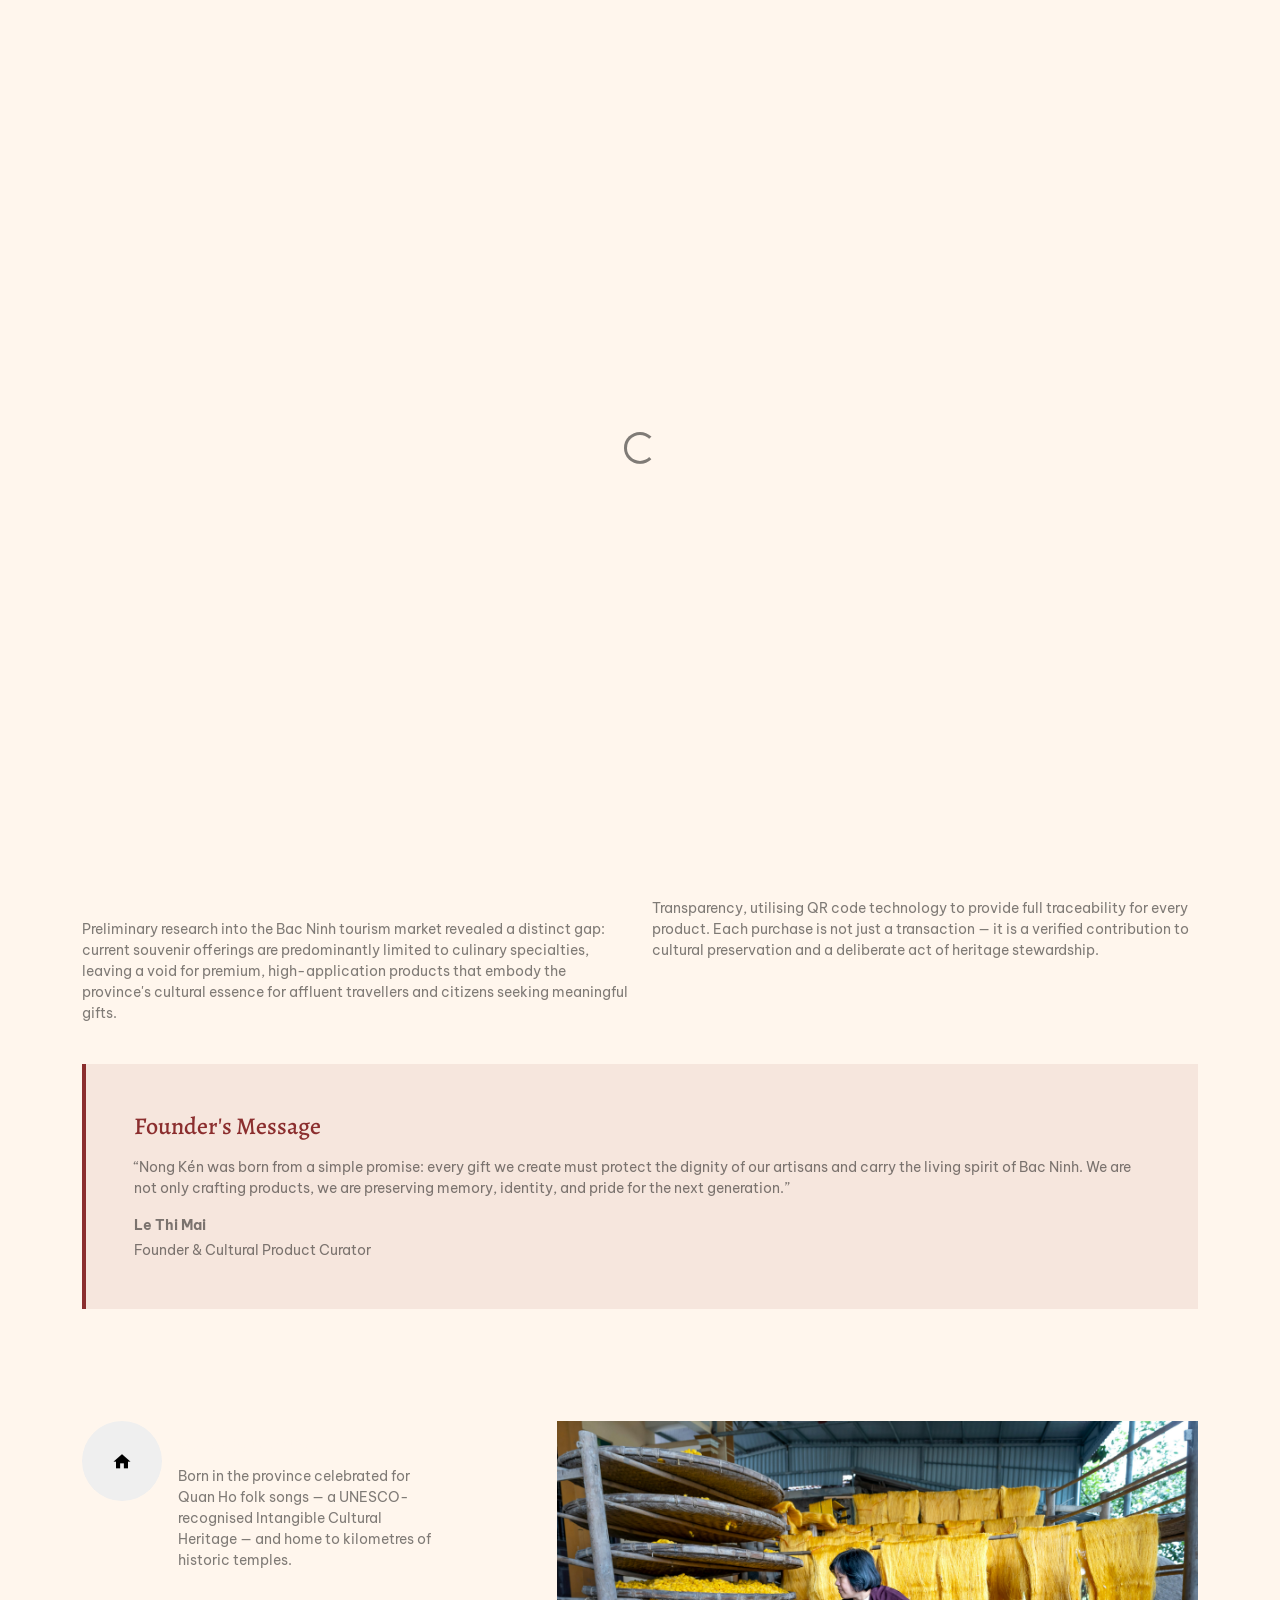
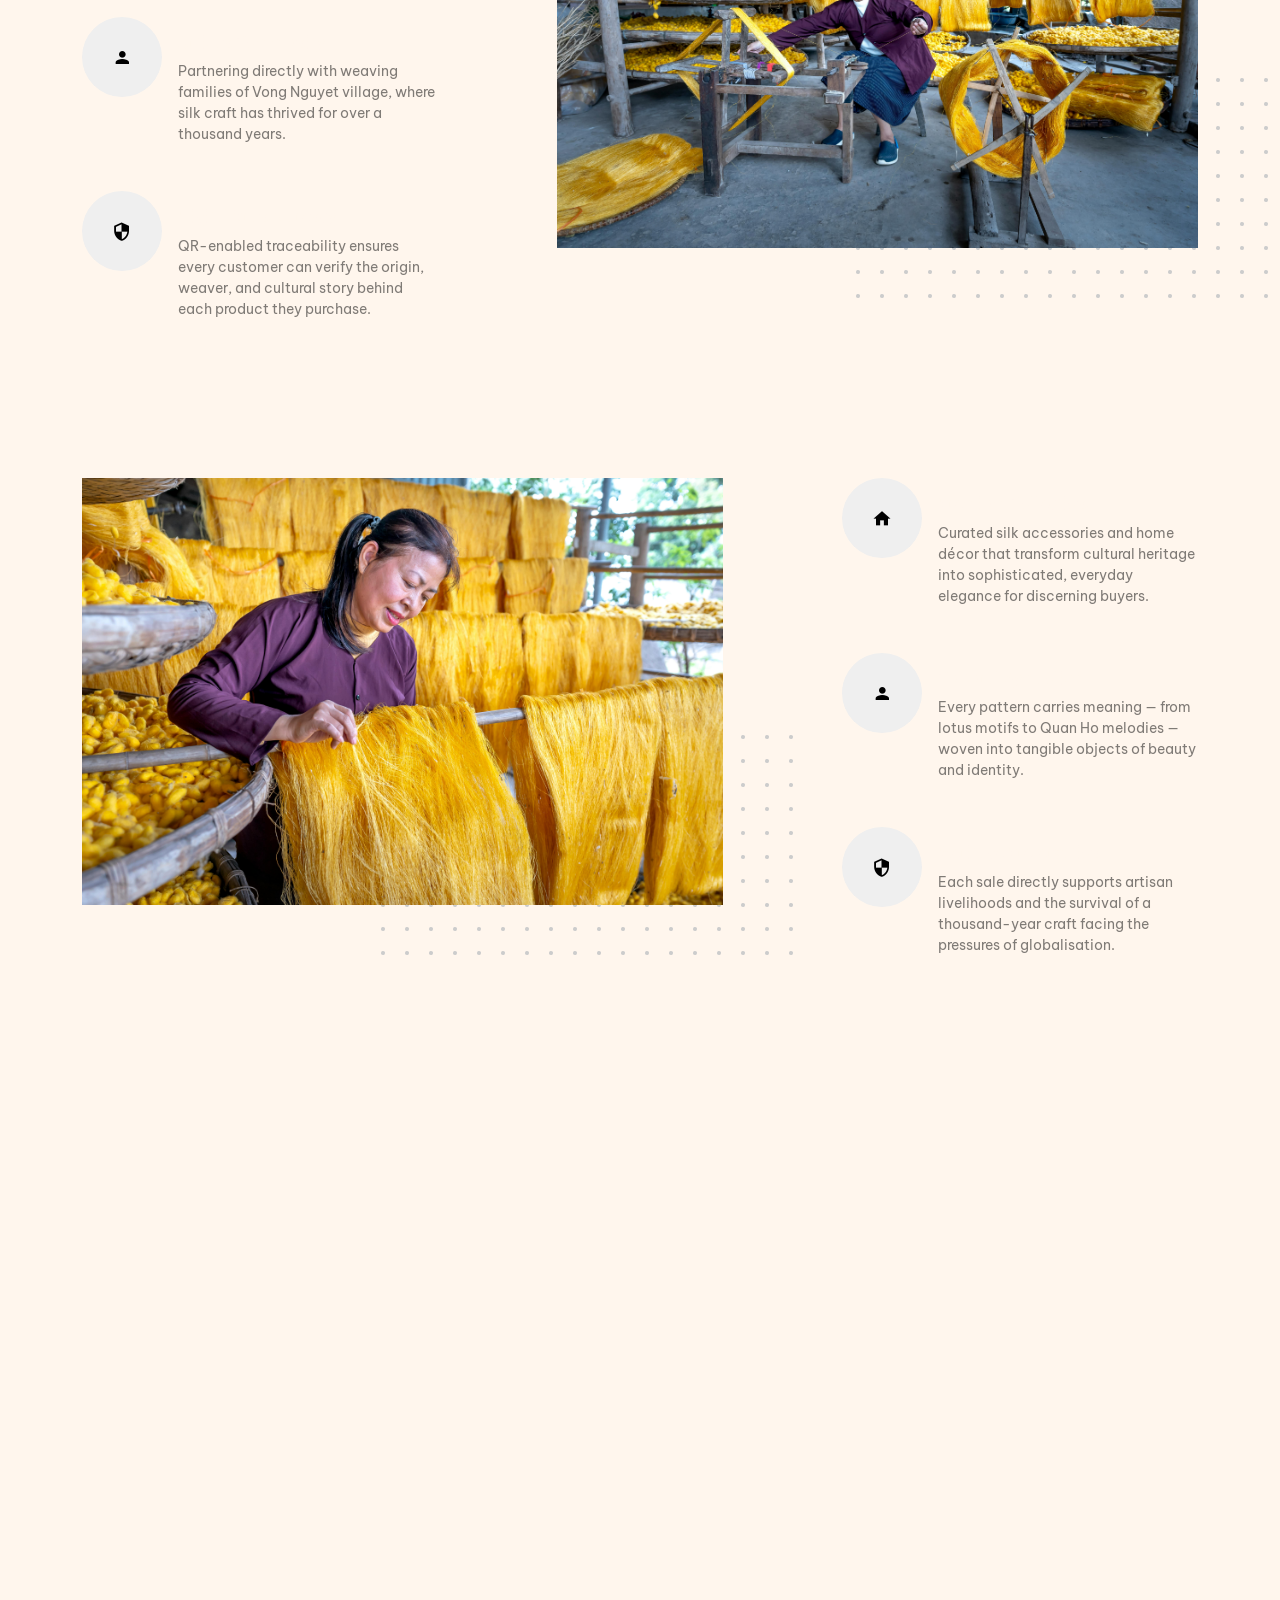
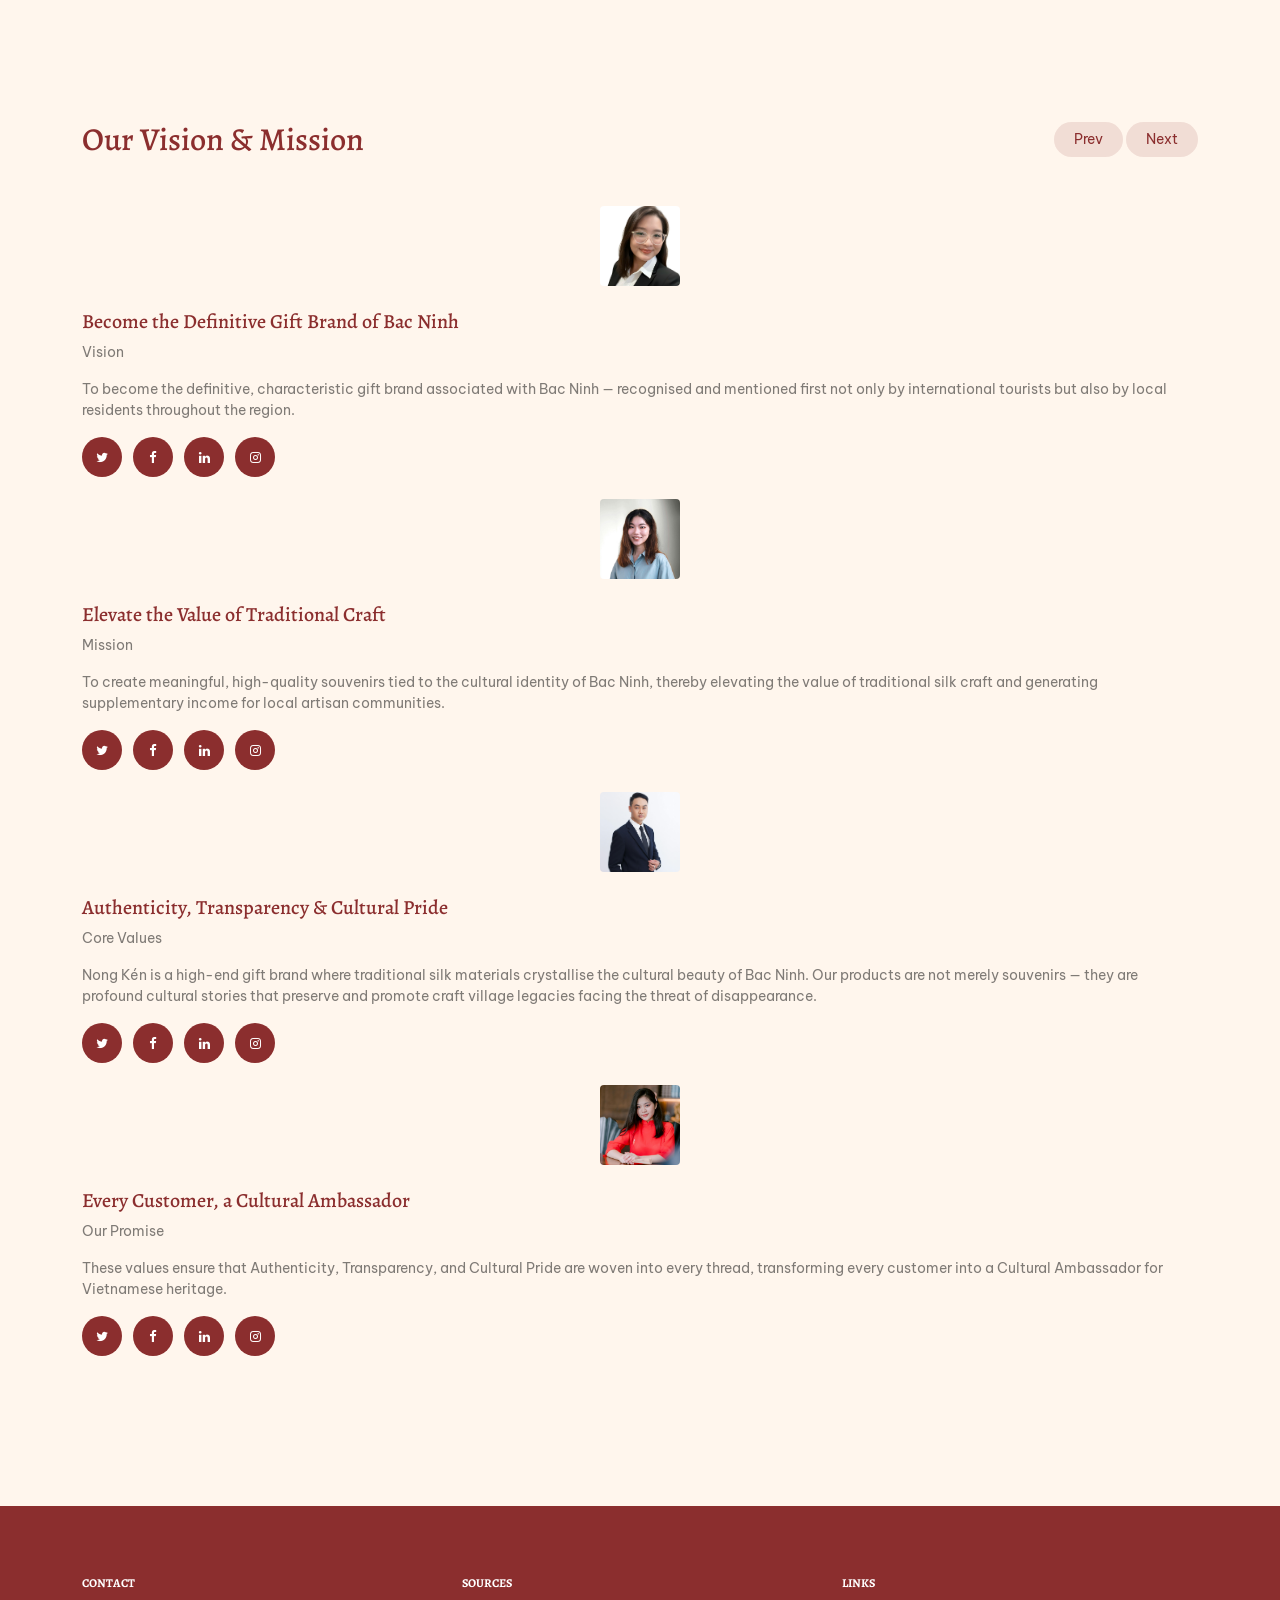
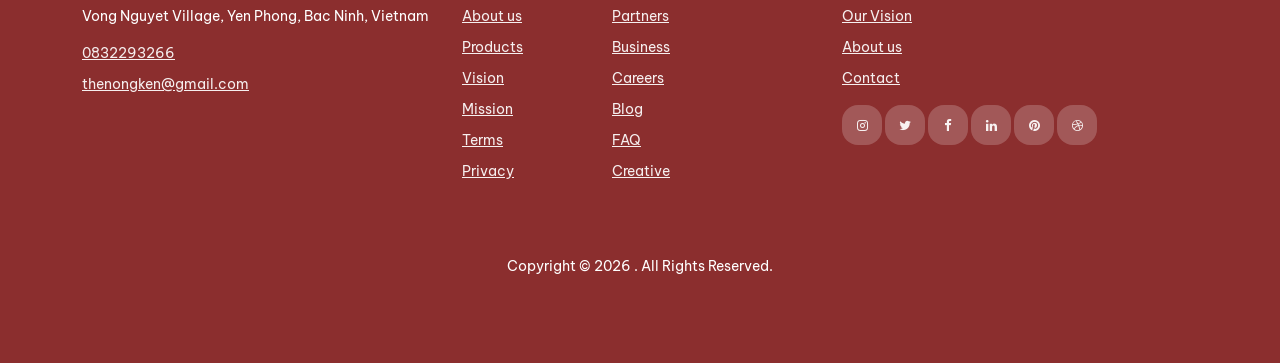
==== about.html @ 96f58591 "Initial commit: NongKen website" ====
﻿<!-- /*
* Template Name: Property
* Template Author: Untree.co
* Template URI: https://untree.co/
* License: https://creativecommons.org/licenses/by/3.0/
*/ -->
<!DOCTYPE html>
<html lang="en">
  <head>
    <meta charset="utf-8" />
    <meta name="viewport" content="width=device-width, initial-scale=1" />
    <meta name="author" content="Untree.co" />
    <link rel="icon" type="image/png" sizes="32x32" href="favicon-32x32.png?v=3" />
    <link rel="icon" type="image/png" sizes="16x16" href="favicon-16x16.png?v=3" />
    <link rel="apple-touch-icon" sizes="180x180" href="apple-touch-icon.png?v=3" />
    <link rel="icon" type="image/png" href="favicon.png?v=3" />

    <meta name="description" content="" />
    <meta name="keywords" content="bootstrap, bootstrap5" />

    <link rel="preconnect" href="https://fonts.googleapis.com" />
    <link rel="preconnect" href="https://fonts.gstatic.com" crossorigin />
    <link
      href="https://fonts.googleapis.com/css2?family=Alegreya:ital,wght@0,400;0,700;1,400&family=Be+Vietnam+Pro:wght@400;500;600;700&display=swap"
      rel="stylesheet"
    />

    <link rel="stylesheet" href="fonts/icomoon/style.css" />
    <link rel="stylesheet" href="fonts/flaticon/font/flaticon.css" />

    <link rel="stylesheet" href="css/tiny-slider.css" />
    <link rel="stylesheet" href="css/aos.css" />
    <link rel="stylesheet" href="css/style.css?v=20260322-2" />

    <title>About Us &mdash; Nong K&eacute;n</title>
  </head>
  <body>
    <div class="site-mobile-menu site-navbar-target">
      <div class="site-mobile-menu-header">
        <div class="site-mobile-menu-close">
          <span class="icofont-close js-menu-toggle"></span>
        </div>
      </div>
      <div class="site-mobile-menu-body"></div>
    </div>

    <nav class="site-nav">
      <div class="container">
        <div class="menu-bg-wrap">
          <div class="site-navigation">
            <a href="index.html" class="logo m-0 float-start"><img src="images/Logo.png" alt="Nong K&eacute;n logo" class="logo-img"> Nong K&eacute;n</a>

            <ul
              class="js-clone-nav d-none d-lg-inline-block text-start site-menu float-end"
            >
              <li><a href="index.html">Home</a></li>
              <li class="has-children">
                <a href="properties.html">Collections</a>
                <ul class="dropdown">
                  <li><a href="properties.html">Shop Collection</a></li>
                  <li><a href="contact.html">Corporate Orders</a></li>
                  <li class="has-children">
                    <a href="#">Explore</a>
                    <ul class="dropdown">
                      <li><a href="about.html">About Nong K&eacute;n</a></li>
                      <li><a href="services.html">Our Products</a></li>
                      <li><a href="contact.html">Visit &amp; Contact</a></li>
                    </ul>
                  </li>
                </ul>
              </li>
              <li><a href="services.html">Products</a></li>
              <li class="active"><a href="about.html">About</a></li>
              <li><a href="contact.html">Contact</a></li>
            </ul>

            <a
              href="#"
              class="burger light me-auto float-end mt-1 site-menu-toggle js-menu-toggle d-inline-block d-lg-none"
              data-toggle="collapse"
              data-target="#main-navbar"
            >
              <span></span>
            </a>
          </div>
        </div>
      </div>
    </nav>

    <div
      class="hero page-inner overlay"
      style="background-image: url('images/hero_bg_3.jpg')"
    >
      <div class="container">
        <div class="row justify-content-center align-items-center">
          <div class="col-lg-9 text-center mt-5">
            <h1 class="heading" data-aos="fade-up">About</h1>

            <nav
              aria-label="breadcrumb"
              data-aos="fade-up"
              data-aos-delay="200"
            >
              <ol class="breadcrumb text-center justify-content-center">
                <li class="breadcrumb-item"><a href="index.html">Home</a></li>
                <li
                  class="breadcrumb-item active text-white-50"
                  aria-current="page"
                >
                  About
                </li>
              </ol>
            </nav>
          </div>
        </div>
      </div>
    </div>

    <div class="section">
      <div class="container">
        <div class="row text-left mb-5">
          <div class="col-12">
            <h2 class="font-weight-bold heading text-primary mb-4">About Us</h2>
          </div>
          <div class="col-lg-6">
            <p class="text-black-50">
              The inception of Nong K&eacute;n is deeply rooted in the rich cultural tapestry of Bac Ninh, a province renowned as the cradle of Quan Ho folk songs &mdash; a UNESCO-recognised Intangible Cultural Heritage &mdash; and home to a vast system of historic temples and pagodas. The project stems from an urgent need to safeguard the thousand-year-old silk-weaving tradition of Vong Nguyet village, which has faced severe challenges from post-war economic shifts and market globalisation.
            </p>
            <p class="text-black-50">
              Preliminary research into the Bac Ninh tourism market revealed a distinct gap: current souvenir offerings are predominantly limited to culinary specialties, leaving a void for premium, high-application products that embody the province's cultural essence for affluent travellers and citizens seeking meaningful gifts.
            </p>
          </div>
          <div class="col-lg-6">
            <p class="text-black-50">
              Operating within the high-end cultural tourism and souvenir industry, Nong K&eacute;n serves as a bridge between the historical craftsmanship of local artisans and the sophisticated demands of contemporary consumers. The brand name &ldquo;Nong K&eacute;n&rdquo; symbolises the nurturing of silk cocoons &mdash; a metaphor for preserving and incubating the delicate values of national identity in a modern era.
            </p>
            <p class="text-black-50">
              Unlike mass-produced souvenirs, Nong K&eacute;n distinguishes itself through Digital Transparency, utilising QR code technology to provide full traceability for every product. Each purchase is not just a transaction &mdash; it is a verified contribution to cultural preservation and a deliberate act of heritage stewardship.
            </p>
          </div>
          <div class="col-12 mt-4">
            <div
              class="p-4 p-lg-5 rounded-4"
              style="background: rgba(139, 46, 46, 0.08); border-left: 4px solid #8b2e2e"
            >
              <h3 class="h4 text-primary mb-3">Founder&apos;s Message</h3>
              <p class="text-black-50 mb-3">
                &ldquo;Nong K&eacute;n was born from a simple promise: every gift we create must protect the dignity of our artisans and carry the living spirit of Bac Ninh. We are not only crafting products, we are preserving memory, identity, and pride for the next generation.&rdquo;
              </p>
              <p class="mb-1"><strong>Le Thi Mai</strong></p>
              <p class="text-black-50 mb-0">Founder &amp; Cultural Product Curator</p>
            </div>
          </div>
        </div>
      </div>
    </div>

    <div class="section pt-0">
      <div class="container">
        <div class="row justify-content-between mb-5">
          <div class="col-lg-7 mb-5 mb-lg-0 order-lg-2">
            <div class="img-about dots">
              <img src="images/hero_bg_3.jpg" alt="Image" class="img-fluid" />
            </div>
          </div>
          <div class="col-lg-4">
            <div class="d-flex feature-h">
              <span class="wrap-icon me-3">
                <span class="icon-home2"></span>
              </span>
              <div class="feature-text">
                <h3 class="heading">Rooted in Bac Ninh</h3>
                <p class="text-black-50">
                  Born in the province celebrated for Quan Ho folk songs &mdash; a UNESCO-recognised Intangible Cultural Heritage &mdash; and home to kilometres of historic temples.
                </p>
              </div>
            </div>

            <div class="d-flex feature-h">
              <span class="wrap-icon me-3">
                <span class="icon-person"></span>
              </span>
              <div class="feature-text">
                <h3 class="heading">Artisan Community</h3>
                <p class="text-black-50">
                  Partnering directly with weaving families of Vong Nguyet village, where silk craft has thrived for over a thousand years.
                </p>
              </div>
            </div>

            <div class="d-flex feature-h">
              <span class="wrap-icon me-3">
                <span class="icon-security"></span>
              </span>
              <div class="feature-text">
                <h3 class="heading">Digital Transparency</h3>
                <p class="text-black-50">
                  QR-enabled traceability ensures every customer can verify the origin, weaver, and cultural story behind each product they purchase.
                </p>
              </div>
            </div>
          </div>
        </div>
      </div>
    </div>

    <div class="section pt-0">
      <div class="container">
        <div class="row justify-content-between mb-5">
          <div class="col-lg-7 mb-5 mb-lg-0">
            <div class="img-about dots">
              <img src="images/hero_bg_2.jpg" alt="Image" class="img-fluid" />
            </div>
          </div>
          <div class="col-lg-4">
            <div class="d-flex feature-h">
              <span class="wrap-icon me-3">
                <span class="icon-home2"></span>
              </span>
              <div class="feature-text">
                <h3 class="heading">Premium Collections</h3>
                <p class="text-black-50">
                  Curated silk accessories and home d&eacute;cor that transform cultural heritage into sophisticated, everyday elegance for discerning buyers.
                </p>
              </div>
            </div>

            <div class="d-flex feature-h">
              <span class="wrap-icon me-3">
                <span class="icon-person"></span>
              </span>
              <div class="feature-text">
                <h3 class="heading">Cultural Symbolism</h3>
                <p class="text-black-50">
                  Every pattern carries meaning &mdash; from lotus motifs to Quan Ho melodies &mdash; woven into tangible objects of beauty and identity.
                </p>
              </div>
            </div>

            <div class="d-flex feature-h">
              <span class="wrap-icon me-3">
                <span class="icon-security"></span>
              </span>
              <div class="feature-text">
                <h3 class="heading">Heritage Preservation</h3>
                <p class="text-black-50">
                  Each sale directly supports artisan livelihoods and the survival of a thousand-year craft facing the pressures of globalisation.
                </p>
              </div>
            </div>
          </div>
        </div>
      </div>
    </div>
    <div class="section">
      <div class="container">
        <div class="row">
          <div class="col-md-4" data-aos="fade-up" data-aos-delay="0">
            <img src="images/img_1.jpg" alt="Image" class="img-fluid" />
          </div>
          <div class="col-md-4 mt-lg-5" data-aos="fade-up" data-aos-delay="100">
            <img src="images/img_3.jpg" alt="Image" class="img-fluid" />
          </div>
          <div class="col-md-4" data-aos="fade-up" data-aos-delay="200">
            <img src="images/img_2.jpg" alt="Image" class="img-fluid" />
          </div>
        </div>
        <div class="row section-counter mt-5">
          <div
            class="col-6 col-sm-6 col-md-6 col-lg-3"
            data-aos="fade-up"
            data-aos-delay="300"
          >
            <div class="counter-wrap mb-5 mb-lg-0">
              <span class="number"
                ><span class="countup text-primary">1000</span></span
              >
              <span class="caption text-black-50">Years of Silk Heritage</span>
            </div>
          </div>
          <div
            class="col-6 col-sm-6 col-md-6 col-lg-3"
            data-aos="fade-up"
            data-aos-delay="400"
          >
            <div class="counter-wrap mb-5 mb-lg-0">
              <span class="number"
                ><span class="countup text-primary">48</span></span
              >
              <span class="caption text-black-50">Artisan Partner Families</span>
            </div>
          </div>
          <div
            class="col-6 col-sm-6 col-md-6 col-lg-3"
            data-aos="fade-up"
            data-aos-delay="500"
          >
            <div class="counter-wrap mb-5 mb-lg-0">
              <span class="number"
                ><span class="countup text-primary">500</span></span
              >
              <span class="caption text-black-50">Products Handcrafted</span>
            </div>
          </div>
          <div
            class="col-6 col-sm-6 col-md-6 col-lg-3"
            data-aos="fade-up"
            data-aos-delay="600"
          >
            <div class="counter-wrap mb-5 mb-lg-0">
              <span class="number"
                ><span class="countup text-primary">2400</span></span
              >
              <span class="caption text-black-50">Satisfied Customers</span>
            </div>
          </div>
        </div>
      </div>
    </div>

    <div class="section sec-testimonials bg-primary">
      <div class="container">
        <div class="row mb-5 align-items-center">
          <div class="col-md-6">
            <h2 class="font-weight-bold heading text-primary mb-4 mb-md-0">
              Our Vision &amp; Mission
            </h2>
          </div>
          <div class="col-md-6 text-md-end">
            <div id="testimonial-nav">
              <span class="prev" data-controls="prev">Prev</span>

              <span class="next" data-controls="next">Next</span>
            </div>
          </div>
        </div>

        <div class="row">
          <div class="col-lg-4"></div>
        </div>
        <div class="testimonial-slider-wrap">
          <div class="testimonial-slider">
            <div class="item">
              <div class="testimonial">
                <img
                  src="images/person_1-min.jpg"
                  alt="Image"
                  class="person-thumb mb-4"
                />
                <h3 class="h5 text-primary">Become the Definitive Gift Brand of Bac Ninh</h3>
                <p class="text-black-50">Vision</p>

                <p>
                  To become the definitive, characteristic gift brand associated with Bac Ninh &mdash; recognised and mentioned first not only by international tourists but also by local residents throughout the region.
                </p>

                <ul class="social list-unstyled list-inline dark-hover">
                  <li class="list-inline-item">
                    <a href="#"><span class="icon-twitter"></span></a>
                  </li>
                  <li class="list-inline-item">
                    <a href="#"><span class="icon-facebook"></span></a>
                  </li>
                  <li class="list-inline-item">
                    <a href="https://www.linkedin.com/in/linh-le-lyn-5775612ba/" target="_blank" rel="noopener"><span class="icon-linkedin"></span></a>
                  </li>
                  <li class="list-inline-item">
                    <a href="#"><span class="icon-instagram"></span></a>
                  </li>
                </ul>
              </div>
            </div>

            <div class="item">
              <div class="testimonial">
                <img
                  src="images/person_2-min.jpg"
                  alt="Image"
                  class="person-thumb mb-4"
                />
                <h3 class="h5 text-primary">Elevate the Value of Traditional Craft</h3>
                <p class="text-black-50">Mission</p>

                <p>
                  To create meaningful, high-quality souvenirs tied to the cultural identity of Bac Ninh, thereby elevating the value of traditional silk craft and generating supplementary income for local artisan communities.
                </p>

                <ul class="social list-unstyled list-inline dark-hover">
                  <li class="list-inline-item">
                    <a href="#"><span class="icon-twitter"></span></a>
                  </li>
                  <li class="list-inline-item">
                    <a href="#"><span class="icon-facebook"></span></a>
                  </li>
                  <li class="list-inline-item">
                    <a href="https://www.linkedin.com/in/linh-le-lyn-5775612ba/" target="_blank" rel="noopener"><span class="icon-linkedin"></span></a>
                  </li>
                  <li class="list-inline-item">
                    <a href="#"><span class="icon-instagram"></span></a>
                  </li>
                </ul>
              </div>
            </div>

            <div class="item">
              <div class="testimonial">
                <img
                  src="images/person_3-min.jpg"
                  alt="Image"
                  class="person-thumb mb-4"
                />
                <h3 class="h5 text-primary">Authenticity, Transparency &amp; Cultural Pride</h3>
                <p class="text-black-50">Core Values</p>

                <p>
                  Nong K&eacute;n is a high-end gift brand where traditional silk materials crystallise the cultural beauty of Bac Ninh. Our products are not merely souvenirs &mdash; they are profound cultural stories that preserve and promote craft village legacies facing the threat of disappearance.
                </p>

                <ul class="social list-unstyled list-inline dark-hover">
                  <li class="list-inline-item">
                    <a href="#"><span class="icon-twitter"></span></a>
                  </li>
                  <li class="list-inline-item">
                    <a href="#"><span class="icon-facebook"></span></a>
                  </li>
                  <li class="list-inline-item">
                    <a href="https://www.linkedin.com/in/linh-le-lyn-5775612ba/" target="_blank" rel="noopener"><span class="icon-linkedin"></span></a>
                  </li>
                  <li class="list-inline-item">
                    <a href="#"><span class="icon-instagram"></span></a>
                  </li>
                </ul>
              </div>
            </div>

            <div class="item">
              <div class="testimonial">
                <img
                  src="images/person_4-min.jpg"
                  alt="Image"
                  class="person-thumb mb-4"
                />
                <h3 class="h5 text-primary">Every Customer, a Cultural Ambassador</h3>
                <p class="text-black-50">Our Promise</p>

                <p>
                  These values ensure that Authenticity, Transparency, and Cultural Pride are woven into every thread, transforming every customer into a Cultural Ambassador for Vietnamese heritage.
                </p>

                <ul class="social list-unstyled list-inline dark-hover">
                  <li class="list-inline-item">
                    <a href="#"><span class="icon-twitter"></span></a>
                  </li>
                  <li class="list-inline-item">
                    <a href="#"><span class="icon-facebook"></span></a>
                  </li>
                  <li class="list-inline-item">
                    <a href="https://www.linkedin.com/in/linh-le-lyn-5775612ba/" target="_blank" rel="noopener"><span class="icon-linkedin"></span></a>
                  </li>
                  <li class="list-inline-item">
                    <a href="#"><span class="icon-instagram"></span></a>
                  </li>
                </ul>
              </div>
            </div>
          </div>
        </div>
      </div>
    </div>

    <div class="site-footer">
      <div class="container">
        <div class="row">
          <div class="col-lg-4">
            <div class="widget">
              <h3>Contact</h3>
              <address>Vong Nguyet Village, Yen Phong, Bac Ninh, Vietnam</address>
              <ul class="list-unstyled links">
                <li><a href="tel:0832293266">0832293266</a></li>
                <li>
                  <a href="mailto:thenongken@gmail.com">thenongken@gmail.com</a>
                </li>
              </ul>
            </div>
            <!-- /.widget -->
          </div>
          <!-- /.col-lg-4 -->
          <div class="col-lg-4">
            <div class="widget">
              <h3>Sources</h3>
              <ul class="list-unstyled float-start links">
                <li><a href="#">About us</a></li>
                <li><a href="services.html">Products</a></li>
                <li><a href="#">Vision</a></li>
                <li><a href="#">Mission</a></li>
                <li><a href="#">Terms</a></li>
                <li><a href="#">Privacy</a></li>
              </ul>
              <ul class="list-unstyled float-start links">
                <li><a href="#">Partners</a></li>
                <li><a href="#">Business</a></li>
                <li><a href="#">Careers</a></li>
                <li><a href="#">Blog</a></li>
                <li><a href="#">FAQ</a></li>
                <li><a href="#">Creative</a></li>
              </ul>
            </div>
            <!-- /.widget -->
          </div>
          <!-- /.col-lg-4 -->
          <div class="col-lg-4">
            <div class="widget">
              <h3>Links</h3>
              <ul class="list-unstyled links">
                <li><a href="#">Our Vision</a></li>
                <li><a href="#">About us</a></li>
                <li><a href="contact.html">Contact</a></li>
              </ul>

              <ul class="list-unstyled social">
                <li>
                  <a href="#"><span class="icon-instagram"></span></a>
                </li>
                <li>
                  <a href="#"><span class="icon-twitter"></span></a>
                </li>
                <li>
                  <a href="#"><span class="icon-facebook"></span></a>
                </li>
                <li>
                  <a href="https://www.linkedin.com/in/linh-le-lyn-5775612ba/" target="_blank" rel="noopener"><span class="icon-linkedin"></span></a>
                </li>
                <li>
                  <a href="#"><span class="icon-pinterest"></span></a>
                </li>
                <li>
                  <a href="#"><span class="icon-dribbble"></span></a>
                </li>
              </ul>
            </div>
            <!-- /.widget -->
          </div>
          <!-- /.col-lg-4 -->
        </div>
        <!-- /.row -->

        <div class="row mt-5">
          <div class="col-12 text-center">
            <!-- 
              **==========
              NOTE: 
              Please don't remove this copyright link unless you buy the license here https://untree.co/license/  
              **==========
            -->

            <p>
              Copyright &copy;
              <script>
                document.write(new Date().getFullYear());
              </script>
              . All Rights Reserved.
            </p>
          </div>
        </div>
      </div>
      <!-- /.container -->
    </div>
    <!-- /.site-footer -->

    <!-- Preloader -->
    <div id="overlayer"></div>
    <div class="loader">
      <div class="spinner-border" role="status">
        <span class="visually-hidden">Loading...</span>
      </div>
    </div>

    <script src="js/bootstrap.bundle.min.js"></script>
    <script src="js/tiny-slider.js"></script>
    <script src="js/aos.js"></script>
    <script src="js/navbar.js"></script>
    <script src="js/counter.js"></script>
    <script src="js/custom.js"></script>
  </body>
</html>
---- fonts/icomoon/style.css ----
@font-face {
  font-family: 'icomoon';
  src:  url('fonts/icomoon.eot?10si43');
  src:  url('fonts/icomoon.eot?10si43#iefix') format('embedded-opentype'),
    url('fonts/icomoon.ttf?10si43') format('truetype'),
    url('fonts/icomoon.woff?10si43') format('woff'),
    url('fonts/icomoon.svg?10si43#icomoon') format('svg');
  font-weight: normal;
  font-style: normal;
}

[class^="icon-"], [class*=" icon-"] {
  /* use !important to prevent issues with browser extensions that change fonts */
  font-family: 'icomoon' !important;
  speak: none;
  font-style: normal;
  font-weight: normal;
  font-variant: normal;
  text-transform: none;
  line-height: 1;

  /* Better Font Rendering =========== */
  -webkit-font-smoothing: antialiased;
  -moz-osx-font-smoothing: grayscale;
}

.icon-asterisk:before {
  content: "\f069";
}
.icon-plus:before {
  content: "\f067";
}
.icon-question:before {
  content: "\f128";
}
.icon-minus:before {
  content: "\f068";
}
.icon-glass:before {
  content: "\f000";
}
.icon-music:before {
  content: "\f001";
}
.icon-search:before {
  content: "\f002";
}
.icon-envelope-o:before {
  content: "\f003";
}
.icon-heart:before {
  content: "\f004";
}
.icon-star:before {
  content: "\f005";
}
.icon-star-o:before {
  content: "\f006";
}
.icon-user:before {
  content: "\f007";
}
.icon-film:before {
  content: "\f008";
}
.icon-th-large:before {
  content: "\f009";
}
.icon-th:before {
  content: "\f00a";
}
.icon-th-list:before {
  content: "\f00b";
}
.icon-check:before {
  content: "\f00c";
}
.icon-close:before {
  content: "\f00d";
}
.icon-remove:before {
  content: "\f00d";
}
.icon-times:before {
  content: "\f00d";
}
.icon-search-plus:before {
  content: "\f00e";
}
.icon-search-minus:before {
  content: "\f010";
}
.icon-power-off:before {
  content: "\f011";
}
.icon-signal:before {
  content: "\f012";
}
.icon-cog:before {
  content: "\f013";
}
.icon-gear:before {
  content: "\f013";
}
.icon-trash-o:before {
  content: "\f014";
}
.icon-home:before {
  content: "\f015";
}
.icon-file-o:before {
  content: "\f016";
}
.icon-clock-o:before {
  content: "\f017";
}
.icon-road:before {
  content: "\f018";
}
.icon-download:before {
  content: "\f019";
}
.icon-arrow-circle-o-down:before {
  content: "\f01a";
}
.icon-arrow-circle-o-up:before {
  content: "\f01b";
}
.icon-inbox:before {
  content: "\f01c";
}
.icon-play-circle-o:before {
  content: "\f01d";
}
.icon-repeat:before {
  content: "\f01e";
}
.icon-rotate-right:before {
  content: "\f01e";
}
.icon-refresh:before {
  content: "\f021";
}
.icon-list-alt:before {
  content: "\f022";
}
.icon-lock:before {
  content: "\f023";
}
.icon-flag:before {
  content: "\f024";
}
.icon-headphones:before {
  content: "\f025";
}
.icon-volume-off:before {
  content: "\f026";
}
.icon-volume-down:before {
  content: "\f027";
}
.icon-volume-up:before {
  content: "\f028";
}
.icon-qrcode:before {
  content: "\f029";
}
.icon-barcode:before {
  content: "\f02a";
}
.icon-tag:before {
  content: "\f02b";
}
.icon-tags:before {
  content: "\f02c";
}
.icon-book:before {
  content: "\f02d";
}
.icon-bookmark:before {
  content: "\f02e";
}
.icon-print:before {
  content: "\f02f";
}
.icon-camera:before {
  content: "\f030";
}
.icon-font:before {
  content: "\f031";
}
.icon-bold:before {
  content: "\f032";
}
.icon-italic:before {
  content: "\f033";
}
.icon-text-height:before {
  content: "\f034";
}
.icon-text-width:before {
  content: "\f035";
}
.icon-align-left:before {
  content: "\f036";
}
.icon-align-center:before {
  content: "\f037";
}
.icon-align-right:before {
  content: "\f038";
}
.icon-align-justify:before {
  content: "\f039";
}
.icon-list:before {
  content: "\f03a";
}
.icon-dedent:before {
  content: "\f03b";
}
.icon-outdent:before {
  content: "\f03b";
}
.icon-indent:before {
  content: "\f03c";
}
.icon-video-camera:before {
  content: "\f03d";
}
.icon-image:before {
  content: "\f03e";
}
.icon-photo:before {
  content: "\f03e";
}
.icon-picture-o:before {
  content: "\f03e";
}
.icon-pencil:before {
  content: "\f040";
}
.icon-map-marker:before {
  content: "\f041";
}
.icon-adjust:before {
  content: "\f042";
}
.icon-tint:before {
  content: "\f043";
}
.icon-edit:before {
  content: "\f044";
}
.icon-pencil-square-o:before {
  content: "\f044";
}
.icon-share-square-o:before {
  content: "\f045";
}
.icon-check-square-o:before {
  content: "\f046";
}
.icon-arrows:before {
  content: "\f047";
}
.icon-step-backward:before {
  content: "\f048";
}
.icon-fast-backward:before {
  content: "\f049";
}
.icon-backward:before {
  content: "\f04a";
}
.icon-play:before {
  content: "\f04b";
}
.icon-pause:before {
  content: "\f04c";
}
.icon-stop:before {
  content: "\f04d";
}
.icon-forward:before {
  content: "\f04e";
}
.icon-fast-forward:before {
  content: "\f050";
}
.icon-step-forward:before {
  content: "\f051";
}
.icon-eject:before {
  content: "\f052";
}
.icon-chevron-left:before {
  content: "\f053";
}
.icon-chevron-right:before {
  content: "\f054";
}
.icon-plus-circle:before {
  content: "\f055";
}
.icon-minus-circle:before {
  content: "\f056";
}
.icon-times-circle:before {
  content: "\f057";
}
.icon-check-circle:before {
  content: "\f058";
}
.icon-question-circle:before {
  content: "\f059";
}
.icon-info-circle:before {
  content: "\f05a";
}
.icon-crosshairs:before {
  content: "\f05b";
}
.icon-times-circle-o:before {
  content: "\f05c";
}
.icon-check-circle-o:before {
  content: "\f05d";
}
.icon-ban:before {
  content: "\f05e";
}
.icon-arrow-left:before {
  content: "\f060";
}
.icon-arrow-right:before {
  content: "\f061";
}
.icon-arrow-up:before {
  content: "\f062";
}
.icon-arrow-down:before {
  content: "\f063";
}
.icon-mail-forward:before {
  content: "\f064";
}
.icon-share:before {
  content: "\f064";
}
.icon-expand:before {
  content: "\f065";
}
.icon-compress:before {
  content: "\f066";
}
.icon-exclamation-circle:before {
  content: "\f06a";
}
.icon-gift:before {
  content: "\f06b";
}
.icon-leaf:before {
  content: "\f06c";
}
.icon-fire:before {
  content: "\f06d";
}
.icon-eye:before {
  content: "\f06e";
}
.icon-eye-slash:before {
  content: "\f070";
}
.icon-exclamation-triangle:before {
  content: "\f071";
}
.icon-warning:before {
  content: "\f071";
}
.icon-plane:before {
  content: "\f072";
}
.icon-calendar:before {
  content: "\f073";
}
.icon-random:before {
  content: "\f074";
}
.icon-comment:before {
  content: "\f075";
}
.icon-magnet:before {
  content: "\f076";
}
.icon-chevron-up:before {
  content: "\f077";
}
.icon-chevron-down:before {
  content: "\f078";
}
.icon-retweet:before {
  content: "\f079";
}
.icon-shopping-cart:before {
  content: "\f07a";
}
.icon-folder:before {
  content: "\f07b";
}
.icon-folder-open:before {
  content: "\f07c";
}
.icon-arrows-v:before {
  content: "\f07d";
}
.icon-arrows-h:before {
  content: "\f07e";
}
.icon-bar-chart:before {
  content: "\f080";
}
.icon-bar-chart-o:before {
  content: "\f080";
}
.icon-twitter-square:before {
  content: "\f081";
}
.icon-facebook-square:before {
  content: "\f082";
}
.icon-camera-retro:before {
  content: "\f083";
}
.icon-key:before {
  content: "\f084";
}
.icon-cogs:before {
  content: "\f085";
}
.icon-gears:before {
  content: "\f085";
}
.icon-comments:before {
  content: "\f086";
}
.icon-thumbs-o-up:before {
  content: "\f087";
}
.icon-thumbs-o-down:before {
  content: "\f088";
}
.icon-star-half:before {
  content: "\f089";
}
.icon-heart-o:before {
  content: "\f08a";
}
.icon-sign-out:before {
  content: "\f08b";
}
.icon-linkedin-square:before {
  content: "\f08c";
}
.icon-thumb-tack:before {
  content: "\f08d";
}
.icon-external-link:before {
  content: "\f08e";
}
.icon-sign-in:before {
  content: "\f090";
}
.icon-trophy:before {
  content: "\f091";
}
.icon-github-square:before {
  content: "\f092";
}
.icon-upload:before {
  content: "\f093";
}
.icon-lemon-o:before {
  content: "\f094";
}
.icon-phone:before {
  content: "\f095";
}
.icon-square-o:before {
  content: "\f096";
}
.icon-bookmark-o:before {
  content: "\f097";
}
.icon-phone-square:before {
  content: "\f098";
}
.icon-twitter:before {
  content: "\f099";
}
.icon-facebook:before {
  content: "\f09a";
}
.icon-facebook-f:before {
  content: "\f09a";
}
.icon-github:before {
  content: "\f09b";
}
.icon-unlock:before {
  content: "\f09c";
}
.icon-credit-card:before {
  content: "\f09d";
}
.icon-feed:before {
  content: "\f09e";
}
.icon-rss:before {
  content: "\f09e";
}
.icon-hdd-o:before {
  content: "\f0a0";
}
.icon-bullhorn:before {
  content: "\f0a1";
}
.icon-bell-o:before {
  content: "\f0a2";
}
.icon-certificate:before {
  content: "\f0a3";
}
.icon-hand-o-right:before {
  content: "\f0a4";
}
.icon-hand-o-left:before {
  content: "\f0a5";
}
.icon-hand-o-up:before {
  content: "\f0a6";
}
.icon-hand-o-down:before {
  content: "\f0a7";
}
.icon-arrow-circle-left:before {
  content: "\f0a8";
}
.icon-arrow-circle-right:before {
  content: "\f0a9";
}
.icon-arrow-circle-up:before {
  content: "\f0aa";
}
.icon-arrow-circle-down:before {
  content: "\f0ab";
}
.icon-globe:before {
  content: "\f0ac";
}
.icon-wrench:before {
  content: "\f0ad";
}
.icon-tasks:before {
  content: "\f0ae";
}
.icon-filter:before {
  content: "\f0b0";
}
.icon-briefcase:before {
  content: "\f0b1";
}
.icon-arrows-alt:before {
  content: "\f0b2";
}
.icon-group:before {
  content: "\f0c0";
}
.icon-users:before {
  content: "\f0c0";
}
.icon-chain:before {
  content: "\f0c1";
}
.icon-link:before {
  content: "\f0c1";
}
.icon-cloud:before {
  content: "\f0c2";
}
.icon-flask:before {
  content: "\f0c3";
}
.icon-cut:before {
  content: "\f0c4";
}
.icon-scissors:before {
  content: "\f0c4";
}
.icon-copy:before {
  content: "\f0c5";
}
.icon-files-o:before {
  content: "\f0c5";
}
.icon-paperclip:before {
  content: "\f0c6";
}
.icon-floppy-o:before {
  content: "\f0c7";
}
.icon-save:before {
  content: "\f0c7";
}
.icon-square:before {
  content: "\f0c8";
}
.icon-bars:before {
  content: "\f0c9";
}
.icon-navicon:before {
  content: "\f0c9";
}
.icon-reorder:before {
  content: "\f0c9";
}
.icon-list-ul:before {
  content: "\f0ca";
}
.icon-list-ol:before {
  content: "\f0cb";
}
.icon-strikethrough:before {
  content: "\f0cc";
}
.icon-underline:before {
  content: "\f0cd";
}
.icon-table:before {
  content: "\f0ce";
}
.icon-magic:before {
  content: "\f0d0";
}
.icon-truck:before {
  content: "\f0d1";
}
.icon-pinterest:before {
  content: "\f0d2";
}
.icon-pinterest-square:before {
  content: "\f0d3";
}
.icon-google-plus-square:before {
  content: "\f0d4";
}
.icon-google-plus:before {
  content: "\f0d5";
}
.icon-money:before {
  content: "\f0d6";
}
.icon-caret-down:before {
  content: "\f0d7";
}
.icon-caret-up:before {
  content: "\f0d8";
}
.icon-caret-left:before {
  content: "\f0d9";
}
.icon-caret-right:before {
  content: "\f0da";
}
.icon-columns:before {
  content: "\f0db";
}
.icon-sort:before {
  content: "\f0dc";
}
.icon-unsorted:before {
  content: "\f0dc";
}
.icon-sort-desc:before {
  content: "\f0dd";
}
.icon-sort-down:before {
  content: "\f0dd";
}
.icon-sort-asc:before {
  content: "\f0de";
}
.icon-sort-up:before {
  content: "\f0de";
}
.icon-envelope:before {
  content: "\f0e0";
}
.icon-linkedin:before {
  content: "\f0e1";
}
.icon-rotate-left:before {
  content: "\f0e2";
}
.icon-undo:before {
  content: "\f0e2";
}
.icon-gavel:before {
  content: "\f0e3";
}
.icon-legal:before {
  content: "\f0e3";
}
.icon-dashboard:before {
  content: "\f0e4";
}
.icon-tachometer:before {
  content: "\f0e4";
}
.icon-comment-o:before {
  content: "\f0e5";
}
.icon-comments-o:before {
  content: "\f0e6";
}
.icon-bolt:before {
  content: "\f0e7";
}
.icon-flash:before {
  content: "\f0e7";
}
.icon-sitemap:before {
  content: "\f0e8";
}
.icon-umbrella:before {
  content: "\f0e9";
}
.icon-clipboard:before {
  content: "\f0ea";
}
.icon-paste:before {
  content: "\f0ea";
}
.icon-lightbulb-o:before {
  content: "\f0eb";
}
.icon-exchange:before {
  content: "\f0ec";
}
.icon-cloud-download:before {
  content: "\f0ed";
}
.icon-cloud-upload:before {
  content: "\f0ee";
}
.icon-user-md:before {
  content: "\f0f0";
}
.icon-stethoscope:before {
  content: "\f0f1";
}
.icon-suitcase:before {
  content: "\f0f2";
}
.icon-bell:before {
  content: "\f0f3";
}
.icon-coffee:before {
  content: "\f0f4";
}
.icon-cutlery:before {
  content: "\f0f5";
}
.icon-file-text-o:before {
  content: "\f0f6";
}
.icon-building-o:before {
  content: "\f0f7";
}
.icon-hospital-o:before {
  content: "\f0f8";
}
.icon-ambulance:before {
  content: "\f0f9";
}
.icon-medkit:before {
  content: "\f0fa";
}
.icon-fighter-jet:before {
  content: "\f0fb";
}
.icon-beer:before {
  content: "\f0fc";
}
.icon-h-square:before {
  content: "\f0fd";
}
.icon-plus-square:before {
  content: "\f0fe";
}
.icon-angle-double-left:before {
  content: "\f100";
}
.icon-angle-double-right:before {
  content: "\f101";
}
.icon-angle-double-up:before {
  content: "\f102";
}
.icon-angle-double-down:before {
  content: "\f103";
}
.icon-angle-left:before {
  content: "\f104";
}
.icon-angle-right:before {
  content: "\f105";
}
.icon-angle-up:before {
  content: "\f106";
}
.icon-angle-down:before {
  content: "\f107";
}
.icon-desktop:before {
  content: "\f108";
}
.icon-laptop:before {
  content: "\f109";
}
.icon-tablet:before {
  content: "\f10a";
}
.icon-mobile:before {
  content: "\f10b";
}
.icon-mobile-phone:before {
  content: "\f10b";
}
.icon-circle-o:before {
  content: "\f10c";
}
.icon-quote-left:before {
  content: "\f10d";
}
.icon-quote-right:before {
  content: "\f10e";
}
.icon-spinner:before {
  content: "\f110";
}
.icon-circle:before {
  content: "\f111";
}
.icon-mail-reply:before {
  content: "\f112";
}
.icon-reply:before {
  content: "\f112";
}
.icon-github-alt:before {
  content: "\f113";
}
.icon-folder-o:before {
  content: "\f114";
}
.icon-folder-open-o:before {
  content: "\f115";
}
.icon-smile-o:before {
  content: "\f118";
}
.icon-frown-o:before {
  content: "\f119";
}
.icon-meh-o:before {
  content: "\f11a";
}
.icon-gamepad:before {
  content: "\f11b";
}
.icon-keyboard-o:before {
  content: "\f11c";
}
.icon-flag-o:before {
  content: "\f11d";
}
.icon-flag-checkered:before {
  content: "\f11e";
}
.icon-terminal:before {
  content: "\f120";
}
.icon-code:before {
  content: "\f121";
}
.icon-mail-reply-all:before {
  content: "\f122";
}
.icon-reply-all:before {
  content: "\f122";
}
.icon-star-half-empty:before {
  content: "\f123";
}
.icon-star-half-full:before {
  content: "\f123";
}
.icon-star-half-o:before {
  content: "\f123";
}
.icon-location-arrow:before {
  content: "\f124";
}
.icon-crop:before {
  content: "\f125";
}
.icon-code-fork:before {
  content: "\f126";
}
.icon-chain-broken:before {
  content: "\f127";
}
.icon-unlink:before {
  content: "\f127";
}
.icon-info:before {
  content: "\f129";
}
.icon-exclamation:before {
  content: "\f12a";
}
.icon-superscript:before {
  content: "\f12b";
}
.icon-subscript:before {
  content: "\f12c";
}
.icon-eraser:before {
  content: "\f12d";
}
.icon-puzzle-piece:before {
  content: "\f12e";
}
.icon-microphone:before {
  content: "\f130";
}
.icon-microphone-slash:before {
  content: "\f131";
}
.icon-shield:before {
  content: "\f132";
}
.icon-calendar-o:before {
  content: "\f133";
}
.icon-fire-extinguisher:before {
  content: "\f134";
}
.icon-rocket:before {
  content: "\f135";
}
.icon-maxcdn:before {
  content: "\f136";
}
.icon-chevron-circle-left:before {
  content: "\f137";
}
.icon-chevron-circle-right:before {
  content: "\f138";
}
.icon-chevron-circle-up:before {
  content: "\f139";
}
.icon-chevron-circle-down:before {
  content: "\f13a";
}
.icon-html5:before {
  content: "\f13b";
}
.icon-css3:before {
  content: "\f13c";
}
.icon-anchor:before {
  content: "\f13d";
}
.icon-unlock-alt:before {
  content: "\f13e";
}
.icon-bullseye:before {
  content: "\f140";
}
.icon-ellipsis-h:before {
  content: "\f141";
}
.icon-ellipsis-v:before {
  content: "\f142";
}
.icon-rss-square:before {
  content: "\f143";
}
.icon-play-circle:before {
  content: "\f144";
}
.icon-ticket:before {
  content: "\f145";
}
.icon-minus-square:before {
  content: "\f146";
}
.icon-minus-square-o:before {
  content: "\f147";
}
.icon-level-up:before {
  content: "\f148";
}
.icon-level-down:before {
  content: "\f149";
}
.icon-check-square:before {
  content: "\f14a";
}
.icon-pencil-square:before {
  content: "\f14b";
}
.icon-external-link-square:before {
  content: "\f14c";
}
.icon-share-square:before {
  content: "\f14d";
}
.icon-compass:before {
  content: "\f14e";
}
.icon-caret-square-o-down:before {
  content: "\f150";
}
.icon-toggle-down:before {
  content: "\f150";
}
.icon-caret-square-o-up:before {
  content: "\f151";
}
.icon-toggle-up:before {
  content: "\f151";
}
.icon-caret-square-o-right:before {
  content: "\f152";
}
.icon-toggle-right:before {
  content: "\f152";
}
.icon-eur:before {
  content: "\f153";
}
.icon-euro:before {
  content: "\f153";
}
.icon-gbp:before {
  content: "\f154";
}
.icon-dollar:before {
  content: "\f155";
}
.icon-usd:before {
  content: "\f155";
}
.icon-inr:before {
  content: "\f156";
}
.icon-rupee:before {
  content: "\f156";
}
.icon-cny:before {
  content: "\f157";
}
.icon-jpy:before {
  content: "\f157";
}
.icon-rmb:before {
  content: "\f157";
}
.icon-yen:before {
  content: "\f157";
}
.icon-rouble:before {
  content: "\f158";
}
.icon-rub:before {
  content: "\f158";
}
.icon-ruble:before {
  content: "\f158";
}
.icon-krw:before {
  content: "\f159";
}
.icon-won:before {
  content: "\f159";
}
.icon-bitcoin:before {
  content: "\f15a";
}
.icon-btc:before {
  content: "\f15a";
}
.icon-file:before {
  content: "\f15b";
}
.icon-file-text:before {
  content: "\f15c";
}
.icon-sort-alpha-asc:before {
  content: "\f15d";
}
.icon-sort-alpha-desc:before {
  content: "\f15e";
}
.icon-sort-amount-asc:before {
  content: "\f160";
}
.icon-sort-amount-desc:before {
  content: "\f161";
}
.icon-sort-numeric-asc:before {
  content: "\f162";
}
.icon-sort-numeric-desc:before {
  content: "\f163";
}
.icon-thumbs-up:before {
  content: "\f164";
}
.icon-thumbs-down:before {
  content: "\f165";
}
.icon-youtube-square:before {
  content: "\f166";
}
.icon-youtube:before {
  content: "\f167";
}
.icon-xing:before {
  content: "\f168";
}
.icon-xing-square:before {
  content: "\f169";
}
.icon-youtube-play:before {
  content: "\f16a";
}
.icon-dropbox:before {
  content: "\f16b";
}
.icon-stack-overflow:before {
  content: "\f16c";
}
.icon-instagram:before {
  content: "\f16d";
}
.icon-flickr:before {
  content: "\f16e";
}
.icon-adn:before {
  content: "\f170";
}
.icon-bitbucket:before {
  content: "\f171";
}
.icon-bitbucket-square:before {
  content: "\f172";
}
.icon-tumblr:before {
  content: "\f173";
}
.icon-tumblr-square:before {
  content: "\f174";
}
.icon-long-arrow-down:before {
  content: "\f175";
}
.icon-long-arrow-up:before {
  content: "\f176";
}
.icon-long-arrow-left:before {
  content: "\f177";
}
.icon-long-arrow-right:before {
  content: "\f178";
}
.icon-apple:before {
  content: "\f179";
}
.icon-windows:before {
  content: "\f17a";
}
.icon-android:before {
  content: "\f17b";
}
.icon-linux:before {
  content: "\f17c";
}
.icon-dribbble:before {
  content: "\f17d";
}
.icon-skype:before {
  content: "\f17e";
}
.icon-foursquare:before {
  content: "\f180";
}
.icon-trello:before {
  content: "\f181";
}
.icon-female:before {
  content: "\f182";
}
.icon-male:before {
  content: "\f183";
}
.icon-gittip:before {
  content: "\f184";
}
.icon-gratipay:before {
  content: "\f184";
}
.icon-sun-o:before {
  content: "\f185";
}
.icon-moon-o:before {
  content: "\f186";
}
.icon-archive:before {
  content: "\f187";
}
.icon-bug:before {
  content: "\f188";
}
.icon-vk:before {
  content: "\f189";
}
.icon-weibo:before {
  content: "\f18a";
}
.icon-renren:before {
  content: "\f18b";
}
.icon-pagelines:before {
  content: "\f18c";
}
.icon-stack-exchange:before {
  content: "\f18d";
}
.icon-arrow-circle-o-right:before {
  content: "\f18e";
}
.icon-arrow-circle-o-left:before {
  content: "\f190";
}
.icon-caret-square-o-left:before {
  content: "\f191";
}
.icon-toggle-left:before {
  content: "\f191";
}
.icon-dot-circle-o:before {
  content: "\f192";
}
.icon-wheelchair:before {
  content: "\f193";
}
.icon-vimeo-square:before {
  content: "\f194";
}
.icon-try:before {
  content: "\f195";
}
.icon-turkish-lira:before {
  content: "\f195";
}
.icon-plus-square-o:before {
  content: "\f196";
}
.icon-space-shuttle:before {
  content: "\f197";
}
.icon-slack:before {
  content: "\f198";
}
.icon-envelope-square:before {
  content: "\f199";
}
.icon-wordpress:before {
  content: "\f19a";
}
.icon-openid:before {
  content: "\f19b";
}
.icon-bank:before {
  content: "\f19c";
}
.icon-institution:before {
  content: "\f19c";
}
.icon-university:before {
  content: "\f19c";
}
.icon-graduation-cap:before {
  content: "\f19d";
}
.icon-mortar-board:before {
  content: "\f19d";
}
.icon-yahoo:before {
  content: "\f19e";
}
.icon-google:before {
  content: "\f1a0";
}
.icon-reddit:before {
  content: "\f1a1";
}
.icon-reddit-square:before {
  content: "\f1a2";
}
.icon-stumbleupon-circle:before {
  content: "\f1a3";
}
.icon-stumbleupon:before {
  content: "\f1a4";
}
.icon-delicious:before {
  content: "\f1a5";
}
.icon-digg:before {
  content: "\f1a6";
}
.icon-pied-piper-pp:before {
  content: "\f1a7";
}
.icon-pied-piper-alt:before {
  content: "\f1a8";
}
.icon-drupal:before {
  content: "\f1a9";
}
.icon-joomla:before {
  content: "\f1aa";
}
.icon-language:before {
  content: "\f1ab";
}
.icon-fax:before {
  content: "\f1ac";
}
.icon-building:before {
  content: "\f1ad";
}
.icon-child:before {
  content: "\f1ae";
}
.icon-paw:before {
  content: "\f1b0";
}
.icon-spoon:before {
  content: "\f1b1";
}
.icon-cube:before {
  content: "\f1b2";
}
.icon-cubes:before {
  content: "\f1b3";
}
.icon-behance:before {
  content: "\f1b4";
}
.icon-behance-square:before {
  content: "\f1b5";
}
.icon-steam:before {
  content: "\f1b6";
}
.icon-steam-square:before {
  content: "\f1b7";
}
.icon-recycle:before {
  content: "\f1b8";
}
.icon-automobile:before {
  content: "\f1b9";
}
.icon-car:before {
  content: "\f1b9";
}
.icon-cab:before {
  content: "\f1ba";
}
.icon-taxi:before {
  content: "\f1ba";
}
.icon-tree:before {
  content: "\f1bb";
}
.icon-spotify:before {
  content: "\f1bc";
}
.icon-deviantart:before {
  content: "\f1bd";
}
.icon-soundcloud:before {
  content: "\f1be";
}
.icon-database:before {
  content: "\f1c0";
}
.icon-file-pdf-o:before {
  content: "\f1c1";
}
.icon-file-word-o:before {
  content: "\f1c2";
}
.icon-file-excel-o:before {
  content: "\f1c3";
}
.icon-file-powerpoint-o:before {
  content: "\f1c4";
}
.icon-file-image-o:before {
  content: "\f1c5";
}
.icon-file-photo-o:before {
  content: "\f1c5";
}
.icon-file-picture-o:before {
  content: "\f1c5";
}
.icon-file-archive-o:before {
  content: "\f1c6";
}
.icon-file-zip-o:before {
  content: "\f1c6";
}
.icon-file-audio-o:before {
  content: "\f1c7";
}
.icon-file-sound-o:before {
  content: "\f1c7";
}
.icon-file-movie-o:before {
  content: "\f1c8";
}
.icon-file-video-o:before {
  content: "\f1c8";
}
.icon-file-code-o:before {
  content: "\f1c9";
}
.icon-vine:before {
  content: "\f1ca";
}
.icon-codepen:before {
  content: "\f1cb";
}
.icon-jsfiddle:before {
  content: "\f1cc";
}
.icon-life-bouy:before {
  content: "\f1cd";
}
.icon-life-buoy:before {
  content: "\f1cd";
}
.icon-life-ring:before {
  content: "\f1cd";
}
.icon-life-saver:before {
  content: "\f1cd";
}
.icon-support:before {
  content: "\f1cd";
}
.icon-circle-o-notch:before {
  content: "\f1ce";
}
.icon-ra:before {
  content: "\f1d0";
}
.icon-rebel:before {
  content: "\f1d0";
}
.icon-resistance:before {
  content: "\f1d0";
}
.icon-empire:before {
  content: "\f1d1";
}
.icon-ge:before {
  content: "\f1d1";
}
.icon-git-square:before {
  content: "\f1d2";
}
.icon-git:before {
  content: "\f1d3";
}
.icon-hacker-news:before {
  content: "\f1d4";
}
.icon-y-combinator-square:before {
  content: "\f1d4";
}
.icon-yc-square:before {
  content: "\f1d4";
}
.icon-tencent-weibo:before {
  content: "\f1d5";
}
.icon-qq:before {
  content: "\f1d6";
}
.icon-wechat:before {
  content: "\f1d7";
}
.icon-weixin:before {
  content: "\f1d7";
}
.icon-paper-plane:before {
  content: "\f1d8";
}
.icon-send:before {
  content: "\f1d8";
}
.icon-paper-plane-o:before {
  content: "\f1d9";
}
.icon-send-o:before {
  content: "\f1d9";
}
.icon-history:before {
  content: "\f1da";
}
.icon-circle-thin:before {
  content: "\f1db";
}
.icon-header:before {
  content: "\f1dc";
}
.icon-paragraph:before {
  content: "\f1dd";
}
.icon-sliders:before {
  content: "\f1de";
}
.icon-share-alt:before {
  content: "\f1e0";
}
.icon-share-alt-square:before {
  content: "\f1e1";
}
.icon-bomb:before {
  content: "\f1e2";
}
.icon-futbol-o:before {
  content: "\f1e3";
}
.icon-soccer-ball-o:before {
  content: "\f1e3";
}
.icon-tty:before {
  content: "\f1e4";
}
.icon-binoculars:before {
  content: "\f1e5";
}
.icon-plug:before {
  content: "\f1e6";
}
.icon-slideshare:before {
  content: "\f1e7";
}
.icon-twitch:before {
  content: "\f1e8";
}
.icon-yelp:before {
  content: "\f1e9";
}
.icon-newspaper-o:before {
  content: "\f1ea";
}
.icon-wifi:before {
  content: "\f1eb";
}
.icon-calculator:before {
  content: "\f1ec";
}
.icon-paypal:before {
  content: "\f1ed";
}
.icon-google-wallet:before {
  content: "\f1ee";
}
.icon-cc-visa:before {
  content: "\f1f0";
}
.icon-cc-mastercard:before {
  content: "\f1f1";
}
.icon-cc-discover:before {
  content: "\f1f2";
}
.icon-cc-amex:before {
  content: "\f1f3";
}
.icon-cc-paypal:before {
  content: "\f1f4";
}
.icon-cc-stripe:before {
  content: "\f1f5";
}
.icon-bell-slash:before {
  content: "\f1f6";
}
.icon-bell-slash-o:before {
  content: "\f1f7";
}
.icon-trash:before {
  content: "\f1f8";
}
.icon-copyright:before {
  content: "\f1f9";
}
.icon-at:before {
  content: "\f1fa";
}
.icon-eyedropper:before {
  content: "\f1fb";
}
.icon-paint-brush:before {
  content: "\f1fc";
}
.icon-birthday-cake:before {
  content: "\f1fd";
}
.icon-area-chart:before {
  content: "\f1fe";
}
.icon-pie-chart:before {
  content: "\f200";
}
.icon-line-chart:before {
  content: "\f201";
}
.icon-lastfm:before {
  content: "\f202";
}
.icon-lastfm-square:before {
  content: "\f203";
}
.icon-toggle-off:before {
  content: "\f204";
}
.icon-toggle-on:before {
  content: "\f205";
}
.icon-bicycle:before {
  content: "\f206";
}
.icon-bus:before {
  content: "\f207";
}
.icon-ioxhost:before {
  content: "\f208";
}
.icon-angellist:before {
  content: "\f209";
}
.icon-cc:before {
  content: "\f20a";
}
.icon-ils:before {
  content: "\f20b";
}
.icon-shekel:before {
  content: "\f20b";
}
.icon-sheqel:before {
  content: "\f20b";
}
.icon-meanpath:before {
  content: "\f20c";
}
.icon-buysellads:before {
  content: "\f20d";
}
.icon-connectdevelop:before {
  content: "\f20e";
}
.icon-dashcube:before {
  content: "\f210";
}
.icon-forumbee:before {
  content: "\f211";
}
.icon-leanpub:before {
  content: "\f212";
}
.icon-sellsy:before {
  content: "\f213";
}
.icon-shirtsinbulk:before {
  content: "\f214";
}
.icon-simplybuilt:before {
  content: "\f215";
}
.icon-skyatlas:before {
  content: "\f216";
}
.icon-cart-plus:before {
  content: "\f217";
}
.icon-cart-arrow-down:before {
  content: "\f218";
}
.icon-diamond:before {
  content: "\f219";
}
.icon-ship:before {
  content: "\f21a";
}
.icon-user-secret:before {
  content: "\f21b";
}
.icon-motorcycle:before {
  content: "\f21c";
}
.icon-street-view:before {
  content: "\f21d";
}
.icon-heartbeat:before {
  content: "\f21e";
}
.icon-venus:before {
  content: "\f221";
}
.icon-mars:before {
  content: "\f222";
}
.icon-mercury:before {
  content: "\f223";
}
.icon-intersex:before {
  content: "\f224";
}
.icon-transgender:before {
  content: "\f224";
}
.icon-transgender-alt:before {
  content: "\f225";
}
.icon-venus-double:before {
  content: "\f226";
}
.icon-mars-double:before {
  content: "\f227";
}
.icon-venus-mars:before {
  content: "\f228";
}
.icon-mars-stroke:before {
  content: "\f229";
}
.icon-mars-stroke-v:before {
  content: "\f22a";
}
.icon-mars-stroke-h:before {
  content: "\f22b";
}
.icon-neuter:before {
  content: "\f22c";
}
.icon-genderless:before {
  content: "\f22d";
}
.icon-facebook-official:before {
  content: "\f230";
}
.icon-pinterest-p:before {
  content: "\f231";
}
.icon-whatsapp:before {
  content: "\f232";
}
.icon-server:before {
  content: "\f233";
}
.icon-user-plus:before {
  content: "\f234";
}
.icon-user-times:before {
  content: "\f235";
}
.icon-bed:before {
  content: "\f236";
}
.icon-hotel:before {
  content: "\f236";
}
.icon-viacoin:before {
  content: "\f237";
}
.icon-train:before {
  content: "\f238";
}
.icon-subway:before {
  content: "\f239";
}
.icon-medium:before {
  content: "\f23a";
}
.icon-y-combinator:before {
  content: "\f23b";
}
.icon-yc:before {
  content: "\f23b";
}
.icon-optin-monster:before {
  content: "\f23c";
}
.icon-opencart:before {
  content: "\f23d";
}
.icon-expeditedssl:before {
  content: "\f23e";
}
.icon-battery:before {
  content: "\f240";
}
.icon-battery-4:before {
  content: "\f240";
}
.icon-battery-full:before {
  content: "\f240";
}
.icon-battery-3:before {
  content: "\f241";
}
.icon-battery-three-quarters:before {
  content: "\f241";
}
.icon-battery-2:before {
  content: "\f242";
}
.icon-battery-half:before {
  content: "\f242";
}
.icon-battery-1:before {
  content: "\f243";
}
.icon-battery-quarter:before {
  content: "\f243";
}
.icon-battery-0:before {
  content: "\f244";
}
.icon-battery-empty:before {
  content: "\f244";
}
.icon-mouse-pointer:before {
  content: "\f245";
}
.icon-i-cursor:before {
  content: "\f246";
}
.icon-object-group:before {
  content: "\f247";
}
.icon-object-ungroup:before {
  content: "\f248";
}
.icon-sticky-note:before {
  content: "\f249";
}
.icon-sticky-note-o:before {
  content: "\f24a";
}
.icon-cc-jcb:before {
  content: "\f24b";
}
.icon-cc-diners-club:before {
  content: "\f24c";
}
.icon-clone:before {
  content: "\f24d";
}
.icon-balance-scale:before {
  content: "\f24e";
}
.icon-hourglass-o:before {
  content: "\f250";
}
.icon-hourglass-1:before {
  content: "\f251";
}
.icon-hourglass-start:before {
  content: "\f251";
}
.icon-hourglass-2:before {
  content: "\f252";
}
.icon-hourglass-half:before {
  content: "\f252";
}
.icon-hourglass-3:before {
  content: "\f253";
}
.icon-hourglass-end:before {
  content: "\f253";
}
.icon-hourglass:before {
  content: "\f254";
}
.icon-hand-grab-o:before {
  content: "\f255";
}
.icon-hand-rock-o:before {
  content: "\f255";
}
.icon-hand-paper-o:before {
  content: "\f256";
}
.icon-hand-stop-o:before {
  content: "\f256";
}
.icon-hand-scissors-o:before {
  content: "\f257";
}
.icon-hand-lizard-o:before {
  content: "\f258";
}
.icon-hand-spock-o:before {
  content: "\f259";
}
.icon-hand-pointer-o:before {
  content: "\f25a";
}
.icon-hand-peace-o:before {
  content: "\f25b";
}
.icon-trademark:before {
  content: "\f25c";
}
.icon-registered:before {
  content: "\f25d";
}
.icon-creative-commons:before {
  content: "\f25e";
}
.icon-gg:before {
  content: "\f260";
}
.icon-gg-circle:before {
  content: "\f261";
}
.icon-tripadvisor:before {
  content: "\f262";
}
.icon-odnoklassniki:before {
  content: "\f263";
}
.icon-odnoklassniki-square:before {
  content: "\f264";
}
.icon-get-pocket:before {
  content: "\f265";
}
.icon-wikipedia-w:before {
  content: "\f266";
}
.icon-safari:before {
  content: "\f267";
}
.icon-chrome:before {
  content: "\f268";
}
.icon-firefox:before {
  content: "\f269";
}
.icon-opera:before {
  content: "\f26a";
}
.icon-internet-explorer:before {
  content: "\f26b";
}
.icon-television:before {
  content: "\f26c";
}
.icon-tv:before {
  content: "\f26c";
}
.icon-contao:before {
  content: "\f26d";
}
.icon-500px:before {
  content: "\f26e";
}
.icon-amazon:before {
  content: "\f270";
}
.icon-calendar-plus-o:before {
  content: "\f271";
}
.icon-calendar-minus-o:before {
  content: "\f272";
}
.icon-calendar-times-o:before {
  content: "\f273";
}
.icon-calendar-check-o:before {
  content: "\f274";
}
.icon-industry:before {
  content: "\f275";
}
.icon-map-pin:before {
  content: "\f276";
}
.icon-map-signs:before {
  content: "\f277";
}
.icon-map-o:before {
  content: "\f278";
}
.icon-map:before {
  content: "\f279";
}
.icon-commenting:before {
  content: "\f27a";
}
.icon-commenting-o:before {
  content: "\f27b";
}
.icon-houzz:before {
  content: "\f27c";
}
.icon-vimeo:before {
  content: "\f27d";
}
.icon-black-tie:before {
  content: "\f27e";
}
.icon-fonticons:before {
  content: "\f280";
}
.icon-reddit-alien:before {
  content: "\f281";
}
.icon-edge:before {
  content: "\f282";
}
.icon-credit-card-alt:before {
  content: "\f283";
}
.icon-codiepie:before {
  content: "\f284";
}
.icon-modx:before {
  content: "\f285";
}
.icon-fort-awesome:before {
  content: "\f286";
}
.icon-usb:before {
  content: "\f287";
}
.icon-product-hunt:before {
  content: "\f288";
}
.icon-mixcloud:before {
  content: "\f289";
}
.icon-scribd:before {
  content: "\f28a";
}
.icon-pause-circle:before {
  content: "\f28b";
}
.icon-pause-circle-o:before {
  content: "\f28c";
}
.icon-stop-circle:before {
  content: "\f28d";
}
.icon-stop-circle-o:before {
  content: "\f28e";
}
.icon-shopping-bag:before {
  content: "\f290";
}
.icon-shopping-basket:before {
  content: "\f291";
}
.icon-hashtag:before {
  content: "\f292";
}
.icon-bluetooth:before {
  content: "\f293";
}
.icon-bluetooth-b:before {
  content: "\f294";
}
.icon-percent:before {
  content: "\f295";
}
.icon-gitlab:before {
  content: "\f296";
}
.icon-wpbeginner:before {
  content: "\f297";
}
.icon-wpforms:before {
  content: "\f298";
}
.icon-envira:before {
  content: "\f299";
}
.icon-universal-access:before {
  content: "\f29a";
}
.icon-wheelchair-alt:before {
  content: "\f29b";
}
.icon-question-circle-o:before {
  content: "\f29c";
}
.icon-blind:before {
  content: "\f29d";
}
.icon-audio-description:before {
  content: "\f29e";
}
.icon-volume-control-phone:before {
  content: "\f2a0";
}
.icon-braille:before {
  content: "\f2a1";
}
.icon-assistive-listening-systems:before {
  content: "\f2a2";
}
.icon-american-sign-language-interpreting:before {
  content: "\f2a3";
}
.icon-asl-interpreting:before {
  content: "\f2a3";
}
.icon-deaf:before {
  content: "\f2a4";
}
.icon-deafness:before {
  content: "\f2a4";
}
.icon-hard-of-hearing:before {
  content: "\f2a4";
}
.icon-glide:before {
  content: "\f2a5";
}
.icon-glide-g:before {
  content: "\f2a6";
}
.icon-sign-language:before {
  content: "\f2a7";
}
.icon-signing:before {
  content: "\f2a7";
}
.icon-low-vision:before {
  content: "\f2a8";
}
.icon-viadeo:before {
  content: "\f2a9";
}
.icon-viadeo-square:before {
  content: "\f2aa";
}
.icon-snapchat:before {
  content: "\f2ab";
}
.icon-snapchat-ghost:before {
  content: "\f2ac";
}
.icon-snapchat-square:before {
  content: "\f2ad";
}
.icon-pied-piper:before {
  content: "\f2ae";
}
.icon-first-order:before {
  content: "\f2b0";
}
.icon-yoast:before {
  content: "\f2b1";
}
.icon-themeisle:before {
  content: "\f2b2";
}
.icon-google-plus-circle:before {
  content: "\f2b3";
}
.icon-google-plus-official:before {
  content: "\f2b3";
}
.icon-fa:before {
  content: "\f2b4";
}
.icon-font-awesome:before {
  content: "\f2b4";
}
.icon-handshake-o:before {
  content: "\f2b5";
}
.icon-envelope-open:before {
  content: "\f2b6";
}
.icon-envelope-open-o:before {
  content: "\f2b7";
}
.icon-linode:before {
  content: "\f2b8";
}
.icon-address-book:before {
  content: "\f2b9";
}
.icon-address-book-o:before {
  content: "\f2ba";
}
.icon-address-card:before {
  content: "\f2bb";
}
.icon-vcard:before {
  content: "\f2bb";
}
.icon-address-card-o:before {
  content: "\f2bc";
}
.icon-vcard-o:before {
  content: "\f2bc";
}
.icon-user-circle:before {
  content: "\f2bd";
}
.icon-user-circle-o:before {
  content: "\f2be";
}
.icon-user-o:before {
  content: "\f2c0";
}
.icon-id-badge:before {
  content: "\f2c1";
}
.icon-drivers-license:before {
  content: "\f2c2";
}
.icon-id-card:before {
  content: "\f2c2";
}
.icon-drivers-license-o:before {
  content: "\f2c3";
}
.icon-id-card-o:before {
  content: "\f2c3";
}
.icon-quora:before {
  content: "\f2c4";
}
.icon-free-code-camp:before {
  content: "\f2c5";
}
.icon-telegram:before {
  content: "\f2c6";
}
.icon-thermometer:before {
  content: "\f2c7";
}
.icon-thermometer-4:before {
  content: "\f2c7";
}
.icon-thermometer-full:before {
  content: "\f2c7";
}
.icon-thermometer-3:before {
  content: "\f2c8";
}
.icon-thermometer-three-quarters:before {
  content: "\f2c8";
}
.icon-thermometer-2:before {
  content: "\f2c9";
}
.icon-thermometer-half:before {
  content: "\f2c9";
}
.icon-thermometer-1:before {
  content: "\f2ca";
}
.icon-thermometer-quarter:before {
  content: "\f2ca";
}
.icon-thermometer-0:before {
  content: "\f2cb";
}
.icon-thermometer-empty:before {
  content: "\f2cb";
}
.icon-shower:before {
  content: "\f2cc";
}
.icon-bath:before {
  content: "\f2cd";
}
.icon-bathtub:before {
  content: "\f2cd";
}
.icon-s15:before {
  content: "\f2cd";
}
.icon-podcast:before {
  content: "\f2ce";
}
.icon-window-maximize:before {
  content: "\f2d0";
}
.icon-window-minimize:before {
  content: "\f2d1";
}
.icon-window-restore:before {
  content: "\f2d2";
}
.icon-times-rectangle:before {
  content: "\f2d3";
}
.icon-window-close:before {
  content: "\f2d3";
}
.icon-times-rectangle-o:before {
  content: "\f2d4";
}
.icon-window-close-o:before {
  content: "\f2d4";
}
.icon-bandcamp:before {
  content: "\f2d5";
}
.icon-grav:before {
  content: "\f2d6";
}
.icon-etsy:before {
  content: "\f2d7";
}
.icon-imdb:before {
  content: "\f2d8";
}
.icon-ravelry:before {
  content: "\f2d9";
}
.icon-eercast:before {
  content: "\f2da";
}
.icon-microchip:before {
  content: "\f2db";
}
.icon-snowflake-o:before {
  content: "\f2dc";
}
.icon-superpowers:before {
  content: "\f2dd";
}
.icon-wpexplorer:before {
  content: "\f2de";
}
.icon-meetup:before {
  content: "\f2e0";
}
.icon-3d_rotation:before {
  content: "\e84d";
}
.icon-ac_unit:before {
  content: "\eb3b";
}
.icon-alarm:before {
  content: "\e855";
}
.icon-access_alarms:before {
  content: "\e191";
}
.icon-schedule:before {
  content: "\e8b5";
}
.icon-accessibility:before {
  content: "\e84e";
}
.icon-accessible:before {
  content: "\e914";
}
.icon-account_balance:before {
  content: "\e84f";
}
.icon-account_balance_wallet:before {
  content: "\e850";
}
.icon-account_box:before {
  content: "\e851";
}
.icon-account_circle:before {
  content: "\e853";
}
.icon-adb:before {
  content: "\e60e";
}
.icon-add:before {
  content: "\e145";
}
.icon-add_a_photo:before {
  content: "\e439";
}
.icon-alarm_add:before {
  content: "\e856";
}
.icon-add_alert:before {
  content: "\e003";
}
.icon-add_box:before {
  content: "\e146";
}
.icon-add_circle:before {
  content: "\e147";
}
.icon-control_point:before {
  content: "\e3ba";
}
.icon-add_location:before {
  content: "\e567";
}
.icon-add_shopping_cart:before {
  content: "\e854";
}
.icon-queue:before {
  content: "\e03c";
}
.icon-add_to_queue:before {
  content: "\e05c";
}
.icon-adjust2:before {
  content: "\e39e";
}
.icon-airline_seat_flat:before {
  content: "\e630";
}
.icon-airline_seat_flat_angled:before {
  content: "\e631";
}
.icon-airline_seat_individual_suite:before {
  content: "\e632";
}
.icon-airline_seat_legroom_extra:before {
  content: "\e633";
}
.icon-airline_seat_legroom_normal:before {
  content: "\e634";
}
.icon-airline_seat_legroom_reduced:before {
  content: "\e635";
}
.icon-airline_seat_recline_extra:before {
  content: "\e636";
}
.icon-airline_seat_recline_normal:before {
  content: "\e637";
}
.icon-flight:before {
  content: "\e539";
}
.icon-airplanemode_inactive:before {
  content: "\e194";
}
.icon-airplay:before {
  content: "\e055";
}
.icon-airport_shuttle:before {
  content: "\eb3c";
}
.icon-alarm_off:before {
  content: "\e857";
}
.icon-alarm_on:before {
  content: "\e858";
}
.icon-album:before {
  content: "\e019";
}
.icon-all_inclusive:before {
  content: "\eb3d";
}
.icon-all_out:before {
  content: "\e90b";
}
.icon-android2:before {
  content: "\e859";
}
.icon-announcement:before {
  content: "\e85a";
}
.icon-apps:before {
  content: "\e5c3";
}
.icon-archive2:before {
  content: "\e149";
}
.icon-arrow_back:before {
  content: "\e5c4";
}
.icon-arrow_downward:before {
  content: "\e5db";
}
.icon-arrow_drop_down:before {
  content: "\e5c5";
}
.icon-arrow_drop_down_circle:before {
  content: "\e5c6";
}
.icon-arrow_drop_up:before {
  content: "\e5c7";
}
.icon-arrow_forward:before {
  content: "\e5c8";
}
.icon-arrow_upward:before {
  content: "\e5d8";
}
.icon-art_track:before {
  content: "\e060";
}
.icon-aspect_ratio:before {
  content: "\e85b";
}
.icon-poll:before {
  content: "\e801";
}
.icon-assignment:before {
  content: "\e85d";
}
.icon-assignment_ind:before {
  content: "\e85e";
}
.icon-assignment_late:before {
  content: "\e85f";
}
.icon-assignment_return:before {
  content: "\e860";
}
.icon-assignment_returned:before {
  content: "\e861";
}
.icon-assignment_turned_in:before {
  content: "\e862";
}
.icon-assistant:before {
  content: "\e39f";
}
.icon-flag2:before {
  content: "\e153";
}
.icon-attach_file:before {
  content: "\e226";
}
.icon-attach_money:before {
  content: "\e227";
}
.icon-attachment:before {
  content: "\e2bc";
}
.icon-audiotrack:before {
  content: "\e3a1";
}
.icon-autorenew:before {
  content: "\e863";
}
.icon-av_timer:before {
  content: "\e01b";
}
.icon-backspace:before {
  content: "\e14a";
}
.icon-cloud_upload:before {
  content: "\e2c3";
}
.icon-battery_alert:before {
  content: "\e19c";
}
.icon-battery_charging_full:before {
  content: "\e1a3";
}
.icon-battery_std:before {
  content: "\e1a5";
}
.icon-battery_unknown:before {
  content: "\e1a6";
}
.icon-beach_access:before {
  content: "\eb3e";
}
.icon-beenhere:before {
  content: "\e52d";
}
.icon-block:before {
  content: "\e14b";
}
.icon-bluetooth2:before {
  content: "\e1a7";
}
.icon-bluetooth_searching:before {
  content: "\e1aa";
}
.icon-bluetooth_connected:before {
  content: "\e1a8";
}
.icon-bluetooth_disabled:before {
  content: "\e1a9";
}
.icon-blur_circular:before {
  content: "\e3a2";
}
.icon-blur_linear:before {
  content: "\e3a3";
}
.icon-blur_off:before {
  content: "\e3a4";
}
.icon-blur_on:before {
  content: "\e3a5";
}
.icon-class:before {
  content: "\e86e";
}
.icon-turned_in:before {
  content: "\e8e6";
}
.icon-turned_in_not:before {
  content: "\e8e7";
}
.icon-border_all:before {
  content: "\e228";
}
.icon-border_bottom:before {
  content: "\e229";
}
.icon-border_clear:before {
  content: "\e22a";
}
.icon-border_color:before {
  content: "\e22b";
}
.icon-border_horizontal:before {
  content: "\e22c";
}
.icon-border_inner:before {
  content: "\e22d";
}
.icon-border_left:before {
  content: "\e22e";
}
.icon-border_outer:before {
  content: "\e22f";
}
.icon-border_right:before {
  content: "\e230";
}
.icon-border_style:before {
  content: "\e231";
}
.icon-border_top:before {
  content: "\e232";
}
.icon-border_vertical:before {
  content: "\e233";
}
.icon-branding_watermark:before {
  content: "\e06b";
}
.icon-brightness_1:before {
  content: "\e3a6";
}
.icon-brightness_2:before {
  content: "\e3a7";
}
.icon-brightness_3:before {
  content: "\e3a8";
}
.icon-brightness_4:before {
  content: "\e3a9";
}
.icon-brightness_low:before {
  content: "\e1ad";
}
.icon-brightness_medium:before {
  content: "\e1ae";
}
.icon-brightness_high:before {
  content: "\e1ac";
}
.icon-brightness_auto:before {
  content: "\e1ab";
}
.icon-broken_image:before {
  content: "\e3ad";
}
.icon-brush:before {
  content: "\e3ae";
}
.icon-bubble_chart:before {
  content: "\e6dd";
}
.icon-bug_report:before {
  content: "\e868";
}
.icon-build:before {
  content: "\e869";
}
.icon-burst_mode:before {
  content: "\e43c";
}
.icon-domain:before {
  content: "\e7ee";
}
.icon-business_center:before {
  content: "\eb3f";
}
.icon-cached:before {
  content: "\e86a";
}
.icon-cake:before {
  content: "\e7e9";
}
.icon-phone2:before {
  content: "\e0cd";
}
.icon-call_end:before {
  content: "\e0b1";
}
.icon-call_made:before {
  content: "\e0b2";
}
.icon-merge_type:before {
  content: "\e252";
}
.icon-call_missed:before {
  content: "\e0b4";
}
.icon-call_missed_outgoing:before {
  content: "\e0e4";
}
.icon-call_received:before {
  content: "\e0b5";
}
.icon-call_split:before {
  content: "\e0b6";
}
.icon-call_to_action:before {
  content: "\e06c";
}
.icon-camera2:before {
  content: "\e3af";
}
.icon-photo_camera:before {
  content: "\e412";
}
.icon-camera_enhance:before {
  content: "\e8fc";
}
.icon-camera_front:before {
  content: "\e3b1";
}
.icon-camera_rear:before {
  content: "\e3b2";
}
.icon-camera_roll:before {
  content: "\e3b3";
}
.icon-cancel:before {
  content: "\e5c9";
}
.icon-redeem:before {
  content: "\e8b1";
}
.icon-card_membership:before {
  content: "\e8f7";
}
.icon-card_travel:before {
  content: "\e8f8";
}
.icon-casino:before {
  content: "\eb40";
}
.icon-cast:before {
  content: "\e307";
}
.icon-cast_connected:before {
  content: "\e308";
}
.icon-center_focus_strong:before {
  content: "\e3b4";
}
.icon-center_focus_weak:before {
  content: "\e3b5";
}
.icon-change_history:before {
  content: "\e86b";
}
.icon-chat:before {
  content: "\e0b7";
}
.icon-chat_bubble:before {
  content: "\e0ca";
}
.icon-chat_bubble_outline:before {
  content: "\e0cb";
}
.icon-check2:before {
  content: "\e5ca";
}
.icon-check_box:before {
  content: "\e834";
}
.icon-check_box_outline_blank:before {
  content: "\e835";
}
.icon-check_circle:before {
  content: "\e86c";
}
.icon-navigate_before:before {
  content: "\e408";
}
.icon-navigate_next:before {
  content: "\e409";
}
.icon-child_care:before {
  content: "\eb41";
}
.icon-child_friendly:before {
  content: "\eb42";
}
.icon-chrome_reader_mode:before {
  content: "\e86d";
}
.icon-close2:before {
  content: "\e5cd";
}
.icon-clear_all:before {
  content: "\e0b8";
}
.icon-closed_caption:before {
  content: "\e01c";
}
.icon-wb_cloudy:before {
  content: "\e42d";
}
.icon-cloud_circle:before {
  content: "\e2be";
}
.icon-cloud_done:before {
  content: "\e2bf";
}
.icon-cloud_download:before {
  content: "\e2c0";
}
.icon-cloud_off:before {
  content: "\e2c1";
}
.icon-cloud_queue:before {
  content: "\e2c2";
}
.icon-code2:before {
  content: "\e86f";
}
.icon-photo_library:before {
  content: "\e413";
}
.icon-collections_bookmark:before {
  content: "\e431";
}
.icon-palette:before {
  content: "\e40a";
}
.icon-colorize:before {
  content: "\e3b8";
}
.icon-comment2:before {
  content: "\e0b9";
}
.icon-compare:before {
  content: "\e3b9";
}
.icon-compare_arrows:before {
  content: "\e915";
}
.icon-laptop2:before {
  content: "\e31e";
}
.icon-confirmation_number:before {
  content: "\e638";
}
.icon-contact_mail:before {
  content: "\e0d0";
}
.icon-contact_phone:before {
  content: "\e0cf";
}
.icon-contacts:before {
  content: "\e0ba";
}
.icon-content_copy:before {
  content: "\e14d";
}
.icon-content_cut:before {
  content: "\e14e";
}
.icon-content_paste:before {
  content: "\e14f";
}
.icon-control_point_duplicate:before {
  content: "\e3bb";
}
.icon-copyright2:before {
  content: "\e90c";
}
.icon-mode_edit:before {
  content: "\e254";
}
.icon-create_new_folder:before {
  content: "\e2cc";
}
.icon-payment:before {
  content: "\e8a1";
}
.icon-crop2:before {
  content: "\e3be";
}
.icon-crop_16_9:before {
  content: "\e3bc";
}
.icon-crop_3_2:before {
  content: "\e3bd";
}
.icon-crop_landscape:before {
  content: "\e3c3";
}
.icon-crop_7_5:before {
  content: "\e3c0";
}
.icon-crop_din:before {
  content: "\e3c1";
}
.icon-crop_free:before {
  content: "\e3c2";
}
.icon-crop_original:before {
  content: "\e3c4";
}
.icon-crop_portrait:before {
  content: "\e3c5";
}
.icon-crop_rotate:before {
  content: "\e437";
}
.icon-crop_square:before {
  content: "\e3c6";
}
.icon-dashboard2:before {
  content: "\e871";
}
.icon-data_usage:before {
  content: "\e1af";
}
.icon-date_range:before {
  content: "\e916";
}
.icon-dehaze:before {
  content: "\e3c7";
}
.icon-delete:before {
  content: "\e872";
}
.icon-delete_forever:before {
  content: "\e92b";
}
.icon-delete_sweep:before {
  content: "\e16c";
}
.icon-description:before {
  content: "\e873";
}
.icon-desktop_mac:before {
  content: "\e30b";
}
.icon-desktop_windows:before {
  content: "\e30c";
}
.icon-details:before {
  content: "\e3c8";
}
.icon-developer_board:before {
  content: "\e30d";
}
.icon-developer_mode:before {
  content: "\e1b0";
}
.icon-device_hub:before {
  content: "\e335";
}
.icon-phonelink:before {
  content: "\e326";
}
.icon-devices_other:before {
  content: "\e337";
}
.icon-dialer_sip:before {
  content: "\e0bb";
}
.icon-dialpad:before {
  content: "\e0bc";
}
.icon-directions:before {
  content: "\e52e";
}
.icon-directions_bike:before {
  content: "\e52f";
}
.icon-directions_boat:before {
  content: "\e532";
}
.icon-directions_bus:before {
  content: "\e530";
}
.icon-directions_car:before {
  content: "\e531";
}
.icon-directions_railway:before {
  content: "\e534";
}
.icon-directions_run:before {
  content: "\e566";
}
.icon-directions_transit:before {
  content: "\e535";
}
.icon-directions_walk:before {
  content: "\e536";
}
.icon-disc_full:before {
  content: "\e610";
}
.icon-dns:before {
  content: "\e875";
}
.icon-not_interested:before {
  content: "\e033";
}
.icon-do_not_disturb_alt:before {
  content: "\e611";
}
.icon-do_not_disturb_off:before {
  content: "\e643";
}
.icon-remove_circle:before {
  content: "\e15c";
}
.icon-dock:before {
  content: "\e30e";
}
.icon-done:before {
  content: "\e876";
}
.icon-done_all:before {
  content: "\e877";
}
.icon-donut_large:before {
  content: "\e917";
}
.icon-donut_small:before {
  content: "\e918";
}
.icon-drafts:before {
  content: "\e151";
}
.icon-drag_handle:before {
  content: "\e25d";
}
.icon-time_to_leave:before {
  content: "\e62c";
}
.icon-dvr:before {
  content: "\e1b2";
}
.icon-edit_location:before {
  content: "\e568";
}
.icon-eject2:before {
  content: "\e8fb";
}
.icon-markunread:before {
  content: "\e159";
}
.icon-enhanced_encryption:before {
  content: "\e63f";
}
.icon-equalizer:before {
  content: "\e01d";
}
.icon-error:before {
  content: "\e000";
}
.icon-error_outline:before {
  content: "\e001";
}
.icon-euro_symbol:before {
  content: "\e926";
}
.icon-ev_station:before {
  content: "\e56d";
}
.icon-insert_invitation:before {
  content: "\e24f";
}
.icon-event_available:before {
  content: "\e614";
}
.icon-event_busy:before {
  content: "\e615";
}
.icon-event_note:before {
  content: "\e616";
}
.icon-event_seat:before {
  content: "\e903";
}
.icon-exit_to_app:before {
  content: "\e879";
}
.icon-expand_less:before {
  content: "\e5ce";
}
.icon-expand_more:before {
  content: "\e5cf";
}
.icon-explicit:before {
  content: "\e01e";
}
.icon-explore:before {
  content: "\e87a";
}
.icon-exposure:before {
  content: "\e3ca";
}
.icon-exposure_neg_1:before {
  content: "\e3cb";
}
.icon-exposure_neg_2:before {
  content: "\e3cc";
}
.icon-exposure_plus_1:before {
  content: "\e3cd";
}
.icon-exposure_plus_2:before {
  content: "\e3ce";
}
.icon-exposure_zero:before {
  content: "\e3cf";
}
.icon-extension:before {
  content: "\e87b";
}
.icon-face:before {
  content: "\e87c";
}
.icon-fast_forward:before {
  content: "\e01f";
}
.icon-fast_rewind:before {
  content: "\e020";
}
.icon-favorite:before {
  content: "\e87d";
}
.icon-favorite_border:before {
  content: "\e87e";
}
.icon-featured_play_list:before {
  content: "\e06d";
}
.icon-featured_video:before {
  content: "\e06e";
}
.icon-sms_failed:before {
  content: "\e626";
}
.icon-fiber_dvr:before {
  content: "\e05d";
}
.icon-fiber_manual_record:before {
  content: "\e061";
}
.icon-fiber_new:before {
  content: "\e05e";
}
.icon-fiber_pin:before {
  content: "\e06a";
}
.icon-fiber_smart_record:before {
  content: "\e062";
}
.icon-get_app:before {
  content: "\e884";
}
.icon-file_upload:before {
  content: "\e2c6";
}
.icon-filter2:before {
  content: "\e3d3";
}
.icon-filter_1:before {
  content: "\e3d0";
}
.icon-filter_2:before {
  content: "\e3d1";
}
.icon-filter_3:before {
  content: "\e3d2";
}
.icon-filter_4:before {
  content: "\e3d4";
}
.icon-filter_5:before {
  content: "\e3d5";
}
.icon-filter_6:before {
  content: "\e3d6";
}
.icon-filter_7:before {
  content: "\e3d7";
}
.icon-filter_8:before {
  content: "\e3d8";
}
.icon-filter_9:before {
  content: "\e3d9";
}
.icon-filter_9_plus:before {
  content: "\e3da";
}
.icon-filter_b_and_w:before {
  content: "\e3db";
}
.icon-filter_center_focus:before {
  content: "\e3dc";
}
.icon-filter_drama:before {
  content: "\e3dd";
}
.icon-filter_frames:before {
  content: "\e3de";
}
.icon-terrain:before {
  content: "\e564";
}
.icon-filter_list:before {
  content: "\e152";
}
.icon-filter_none:before {
  content: "\e3e0";
}
.icon-filter_tilt_shift:before {
  content: "\e3e2";
}
.icon-filter_vintage:before {
  content: "\e3e3";
}
.icon-find_in_page:before {
  content: "\e880";
}
.icon-find_replace:before {
  content: "\e881";
}
.icon-fingerprint:before {
  content: "\e90d";
}
.icon-first_page:before {
  content: "\e5dc";
}
.icon-fitness_center:before {
  content: "\eb43";
}
.icon-flare:before {
  content: "\e3e4";
}
.icon-flash_auto:before {
  content: "\e3e5";
}
.icon-flash_off:before {
  content: "\e3e6";
}
.icon-flash_on:before {
  content: "\e3e7";
}
.icon-flight_land:before {
  content: "\e904";
}
.icon-flight_takeoff:before {
  content: "\e905";
}
.icon-flip:before {
  content: "\e3e8";
}
.icon-flip_to_back:before {
  content: "\e882";
}
.icon-flip_to_front:before {
  content: "\e883";
}
.icon-folder2:before {
  content: "\e2c7";
}
.icon-folder_open:before {
  content: "\e2c8";
}
.icon-folder_shared:before {
  content: "\e2c9";
}
.icon-folder_special:before {
  content: "\e617";
}
.icon-font_download:before {
  content: "\e167";
}
.icon-format_align_center:before {
  content: "\e234";
}
.icon-format_align_justify:before {
  content: "\e235";
}
.icon-format_align_left:before {
  content: "\e236";
}
.icon-format_align_right:before {
  content: "\e237";
}
.icon-format_bold:before {
  content: "\e238";
}
.icon-format_clear:before {
  content: "\e239";
}
.icon-format_color_fill:before {
  content: "\e23a";
}
.icon-format_color_reset:before {
  content: "\e23b";
}
.icon-format_color_text:before {
  content: "\e23c";
}
.icon-format_indent_decrease:before {
  content: "\e23d";
}
.icon-format_indent_increase:before {
  content: "\e23e";
}
.icon-format_italic:before {
  content: "\e23f";
}
.icon-format_line_spacing:before {
  content: "\e240";
}
.icon-format_list_bulleted:before {
  content: "\e241";
}
.icon-format_list_numbered:before {
  content: "\e242";
}
.icon-format_paint:before {
  content: "\e243";
}
.icon-format_quote:before {
  content: "\e244";
}
.icon-format_shapes:before {
  content: "\e25e";
}
.icon-format_size:before {
  content: "\e245";
}
.icon-format_strikethrough:before {
  content: "\e246";
}
.icon-format_textdirection_l_to_r:before {
  content: "\e247";
}
.icon-format_textdirection_r_to_l:before {
  content: "\e248";
}
.icon-format_underlined:before {
  content: "\e249";
}
.icon-question_answer:before {
  content: "\e8af";
}
.icon-forward2:before {
  content: "\e154";
}
.icon-forward_10:before {
  content: "\e056";
}
.icon-forward_30:before {
  content: "\e057";
}
.icon-forward_5:before {
  content: "\e058";
}
.icon-free_breakfast:before {
  content: "\eb44";
}
.icon-fullscreen:before {
  content: "\e5d0";
}
.icon-fullscreen_exit:before {
  content: "\e5d1";
}
.icon-functions:before {
  content: "\e24a";
}
.icon-g_translate:before {
  content: "\e927";
}
.icon-games:before {
  content: "\e021";
}
.icon-gavel2:before {
  content: "\e90e";
}
.icon-gesture:before {
  content: "\e155";
}
.icon-gif:before {
  content: "\e908";
}
.icon-goat:before {
  content: "\e900";
}
.icon-golf_course:before {
  content: "\eb45";
}
.icon-my_location:before {
  content: "\e55c";
}
.icon-location_searching:before {
  content: "\e1b7";
}
.icon-location_disabled:before {
  content: "\e1b6";
}
.icon-star2:before {
  content: "\e838";
}
.icon-gradient:before {
  content: "\e3e9";
}
.icon-grain:before {
  content: "\e3ea";
}
.icon-graphic_eq:before {
  content: "\e1b8";
}
.icon-grid_off:before {
  content: "\e3eb";
}
.icon-grid_on:before {
  content: "\e3ec";
}
.icon-people:before {
  content: "\e7fb";
}
.icon-group_add:before {
  content: "\e7f0";
}
.icon-group_work:before {
  content: "\e886";
}
.icon-hd:before {
  content: "\e052";
}
.icon-hdr_off:before {
  content: "\e3ed";
}
.icon-hdr_on:before {
  content: "\e3ee";
}
.icon-hdr_strong:before {
  content: "\e3f1";
}
.icon-hdr_weak:before {
  content: "\e3f2";
}
.icon-headset:before {
  content: "\e310";
}
.icon-headset_mic:before {
  content: "\e311";
}
.icon-healing:before {
  content: "\e3f3";
}
.icon-hearing:before {
  content: "\e023";
}
.icon-help:before {
  content: "\e887";
}
.icon-help_outline:before {
  content: "\e8fd";
}
.icon-high_quality:before {
  content: "\e024";
}
.icon-highlight:before {
  content: "\e25f";
}
.icon-highlight_off:before {
  content: "\e888";
}
.icon-restore:before {
  content: "\e8b3";
}
.icon-home2:before {
  content: "\e88a";
}
.icon-hot_tub:before {
  content: "\eb46";
}
.icon-local_hotel:before {
  content: "\e549";
}
.icon-hourglass_empty:before {
  content: "\e88b";
}
.icon-hourglass_full:before {
  content: "\e88c";
}
.icon-http:before {
  content: "\e902";
}
.icon-lock2:before {
  content: "\e897";
}
.icon-photo2:before {
  content: "\e410";
}
.icon-image_aspect_ratio:before {
  content: "\e3f5";
}
.icon-import_contacts:before {
  content: "\e0e0";
}
.icon-import_export:before {
  content: "\e0c3";
}
.icon-important_devices:before {
  content: "\e912";
}
.icon-inbox2:before {
  content: "\e156";
}
.icon-indeterminate_check_box:before {
  content: "\e909";
}
.icon-info2:before {
  content: "\e88e";
}
.icon-info_outline:before {
  content: "\e88f";
}
.icon-input:before {
  content: "\e890";
}
.icon-insert_comment:before {
  content: "\e24c";
}
.icon-insert_drive_file:before {
  content: "\e24d";
}
.icon-tag_faces:before {
  content: "\e420";
}
.icon-link2:before {
  content: "\e157";
}
.icon-invert_colors:before {
  content: "\e891";
}
.icon-invert_colors_off:before {
  content: "\e0c4";
}
.icon-iso:before {
  content: "\e3f6";
}
.icon-keyboard:before {
  content: "\e312";
}
.icon-keyboard_arrow_down:before {
  content: "\e313";
}
.icon-keyboard_arrow_left:before {
  content: "\e314";
}
.icon-keyboard_arrow_right:before {
  content: "\e315";
}
.icon-keyboard_arrow_up:before {
  content: "\e316";
}
.icon-keyboard_backspace:before {
  content: "\e317";
}
.icon-keyboard_capslock:before {
  content: "\e318";
}
.icon-keyboard_hide:before {
  content: "\e31a";
}
.icon-keyboard_return:before {
  content: "\e31b";
}
.icon-keyboard_tab:before {
  content: "\e31c";
}
.icon-keyboard_voice:before {
  content: "\e31d";
}
.icon-kitchen:before {
  content: "\eb47";
}
.icon-label:before {
  content: "\e892";
}
.icon-label_outline:before {
  content: "\e893";
}
.icon-language2:before {
  content: "\e894";
}
.icon-laptop_chromebook:before {
  content: "\e31f";
}
.icon-laptop_mac:before {
  content: "\e320";
}
.icon-laptop_windows:before {
  content: "\e321";
}
.icon-last_page:before {
  content: "\e5dd";
}
.icon-open_in_new:before {
  content: "\e89e";
}
.icon-layers:before {
  content: "\e53b";
}
.icon-layers_clear:before {
  content: "\e53c";
}
.icon-leak_add:before {
  content: "\e3f8";
}
.icon-leak_remove:before {
  content: "\e3f9";
}
.icon-lens:before {
  content: "\e3fa";
}
.icon-library_books:before {
  content: "\e02f";
}
.icon-library_music:before {
  content: "\e030";
}
.icon-lightbulb_outline:before {
  content: "\e90f";
}
.icon-line_style:before {
  content: "\e919";
}
.icon-line_weight:before {
  content: "\e91a";
}
.icon-linear_scale:before {
  content: "\e260";
}
.icon-linked_camera:before {
  content: "\e438";
}
.icon-list2:before {
  content: "\e896";
}
.icon-live_help:before {
  content: "\e0c6";
}
.icon-live_tv:before {
  content: "\e639";
}
.icon-local_play:before {
  content: "\e553";
}
.icon-local_airport:before {
  content: "\e53d";
}
.icon-local_atm:before {
  content: "\e53e";
}
.icon-local_bar:before {
  content: "\e540";
}
.icon-local_cafe:before {
  content: "\e541";
}
.icon-local_car_wash:before {
  content: "\e542";
}
.icon-local_convenience_store:before {
  content: "\e543";
}
.icon-restaurant_menu:before {
  content: "\e561";
}
.icon-local_drink:before {
  content: "\e544";
}
.icon-local_florist:before {
  content: "\e545";
}
.icon-local_gas_station:before {
  content: "\e546";
}
.icon-shopping_cart:before {
  content: "\e8cc";
}
.icon-local_hospital:before {
  content: "\e548";
}
.icon-local_laundry_service:before {
  content: "\e54a";
}
.icon-local_library:before {
  content: "\e54b";
}
.icon-local_mall:before {
  content: "\e54c";
}
.icon-theaters:before {
  content: "\e8da";
}
.icon-local_offer:before {
  content: "\e54e";
}
.icon-local_parking:before {
  content: "\e54f";
}
.icon-local_pharmacy:before {
  content: "\e550";
}
.icon-local_pizza:before {
  content: "\e552";
}
.icon-print2:before {
  content: "\e8ad";
}
.icon-local_shipping:before {
  content: "\e558";
}
.icon-local_taxi:before {
  content: "\e559";
}
.icon-location_city:before {
  content: "\e7f1";
}
.icon-location_off:before {
  content: "\e0c7";
}
.icon-room:before {
  content: "\e8b4";
}
.icon-lock_open:before {
  content: "\e898";
}
.icon-lock_outline:before {
  content: "\e899";
}
.icon-looks:before {
  content: "\e3fc";
}
.icon-looks_3:before {
  content: "\e3fb";
}
.icon-looks_4:before {
  content: "\e3fd";
}
.icon-looks_5:before {
  content: "\e3fe";
}
.icon-looks_6:before {
  content: "\e3ff";
}
.icon-looks_one:before {
  content: "\e400";
}
.icon-looks_two:before {
  content: "\e401";
}
.icon-sync:before {
  content: "\e627";
}
.icon-loupe:before {
  content: "\e402";
}
.icon-low_priority:before {
  content: "\e16d";
}
.icon-loyalty:before {
  content: "\e89a";
}
.icon-mail_outline:before {
  content: "\e0e1";
}
.icon-map2:before {
  content: "\e55b";
}
.icon-markunread_mailbox:before {
  content: "\e89b";
}
.icon-memory:before {
  content: "\e322";
}
.icon-menu:before {
  content: "\e5d2";
}
.icon-message:before {
  content: "\e0c9";
}
.icon-mic:before {
  content: "\e029";
}
.icon-mic_none:before {
  content: "\e02a";
}
.icon-mic_off:before {
  content: "\e02b";
}
.icon-mms:before {
  content: "\e618";
}
.icon-mode_comment:before {
  content: "\e253";
}
.icon-monetization_on:before {
  content: "\e263";
}
.icon-money_off:before {
  content: "\e25c";
}
.icon-monochrome_photos:before {
  content: "\e403";
}
.icon-mood_bad:before {
  content: "\e7f3";
}
.icon-more:before {
  content: "\e619";
}
.icon-more_horiz:before {
  content: "\e5d3";
}
.icon-more_vert:before {
  content: "\e5d4";
}
.icon-motorcycle2:before {
  content: "\e91b";
}
.icon-mouse:before {
  content: "\e323";
}
.icon-move_to_inbox:before {
  content: "\e168";
}
.icon-movie_creation:before {
  content: "\e404";
}
.icon-movie_filter:before {
  content: "\e43a";
}
.icon-multiline_chart:before {
  content: "\e6df";
}
.icon-music_note:before {
  content: "\e405";
}
.icon-music_video:before {
  content: "\e063";
}
.icon-nature:before {
  content: "\e406";
}
.icon-nature_people:before {
  content: "\e407";
}
.icon-navigation:before {
  content: "\e55d";
}
.icon-near_me:before {
  content: "\e569";
}
.icon-network_cell:before {
  content: "\e1b9";
}
.icon-network_check:before {
  content: "\e640";
}
.icon-network_locked:before {
  content: "\e61a";
}
.icon-network_wifi:before {
  content: "\e1ba";
}
.icon-new_releases:before {
  content: "\e031";
}
.icon-next_week:before {
  content: "\e16a";
}
.icon-nfc:before {
  content: "\e1bb";
}
.icon-no_encryption:before {
  content: "\e641";
}
.icon-signal_cellular_no_sim:before {
  content: "\e1ce";
}
.icon-note:before {
  content: "\e06f";
}
.icon-note_add:before {
  content: "\e89c";
}
.icon-notifications:before {
  content: "\e7f4";
}
.icon-notifications_active:before {
  content: "\e7f7";
}
.icon-notifications_none:before {
  content: "\e7f5";
}
.icon-notifications_off:before {
  content: "\e7f6";
}
.icon-notifications_paused:before {
  content: "\e7f8";
}
.icon-offline_pin:before {
  content: "\e90a";
}
.icon-ondemand_video:before {
  content: "\e63a";
}
.icon-opacity:before {
  content: "\e91c";
}
.icon-open_in_browser:before {
  content: "\e89d";
}
.icon-open_with:before {
  content: "\e89f";
}
.icon-pages:before {
  content: "\e7f9";
}
.icon-pageview:before {
  content: "\e8a0";
}
.icon-pan_tool:before {
  content: "\e925";
}
.icon-panorama:before {
  content: "\e40b";
}
.icon-radio_button_unchecked:before {
  content: "\e836";
}
.icon-panorama_horizontal:before {
  content: "\e40d";
}
.icon-panorama_vertical:before {
  content: "\e40e";
}
.icon-panorama_wide_angle:before {
  content: "\e40f";
}
.icon-party_mode:before {
  content: "\e7fa";
}
.icon-pause2:before {
  content: "\e034";
}
.icon-pause_circle_filled:before {
  content: "\e035";
}
.icon-pause_circle_outline:before {
  content: "\e036";
}
.icon-people_outline:before {
  content: "\e7fc";
}
.icon-perm_camera_mic:before {
  content: "\e8a2";
}
.icon-perm_contact_calendar:before {
  content: "\e8a3";
}
.icon-perm_data_setting:before {
  content: "\e8a4";
}
.icon-perm_device_information:before {
  content: "\e8a5";
}
.icon-person_outline:before {
  content: "\e7ff";
}
.icon-perm_media:before {
  content: "\e8a7";
}
.icon-perm_phone_msg:before {
  content: "\e8a8";
}
.icon-perm_scan_wifi:before {
  content: "\e8a9";
}
.icon-person:before {
  content: "\e7fd";
}
.icon-person_add:before {
  content: "\e7fe";
}
.icon-person_pin:before {
  content: "\e55a";
}
.icon-person_pin_circle:before {
  content: "\e56a";
}
.icon-personal_video:before {
  content: "\e63b";
}
.icon-pets:before {
  content: "\e91d";
}
.icon-phone_android:before {
  content: "\e324";
}
.icon-phone_bluetooth_speaker:before {
  content: "\e61b";
}
.icon-phone_forwarded:before {
  content: "\e61c";
}
.icon-phone_in_talk:before {
  content: "\e61d";
}
.icon-phone_iphone:before {
  content: "\e325";
}
.icon-phone_locked:before {
  content: "\e61e";
}
.icon-phone_missed:before {
  content: "\e61f";
}
.icon-phone_paused:before {
  content: "\e620";
}
.icon-phonelink_erase:before {
  content: "\e0db";
}
.icon-phonelink_lock:before {
  content: "\e0dc";
}
.icon-phonelink_off:before {
  content: "\e327";
}
.icon-phonelink_ring:before {
  content: "\e0dd";
}
.icon-phonelink_setup:before {
  content: "\e0de";
}
.icon-photo_album:before {
  content: "\e411";
}
.icon-photo_filter:before {
  content: "\e43b";
}
.icon-photo_size_select_actual:before {
  content: "\e432";
}
.icon-photo_size_select_large:before {
  content: "\e433";
}
.icon-photo_size_select_small:before {
  content: "\e434";
}
.icon-picture_as_pdf:before {
  content: "\e415";
}
.icon-picture_in_picture:before {
  content: "\e8aa";
}
.icon-picture_in_picture_alt:before {
  content: "\e911";
}
.icon-pie_chart:before {
  content: "\e6c4";
}
.icon-pie_chart_outlined:before {
  content: "\e6c5";
}
.icon-pin_drop:before {
  content: "\e55e";
}
.icon-play_arrow:before {
  content: "\e037";
}
.icon-play_circle_filled:before {
  content: "\e038";
}
.icon-play_circle_outline:before {
  content: "\e039";
}
.icon-play_for_work:before {
  content: "\e906";
}
.icon-playlist_add:before {
  content: "\e03b";
}
.icon-playlist_add_check:before {
  content: "\e065";
}
.icon-playlist_play:before {
  content: "\e05f";
}
.icon-plus_one:before {
  content: "\e800";
}
.icon-polymer:before {
  content: "\e8ab";
}
.icon-pool:before {
  content: "\eb48";
}
.icon-portable_wifi_off:before {
  content: "\e0ce";
}
.icon-portrait:before {
  content: "\e416";
}
.icon-power:before {
  content: "\e63c";
}
.icon-power_input:before {
  content: "\e336";
}
.icon-power_settings_new:before {
  content: "\e8ac";
}
.icon-pregnant_woman:before {
  content: "\e91e";
}
.icon-present_to_all:before {
  content: "\e0df";
}
.icon-priority_high:before {
  content: "\e645";
}
.icon-public:before {
  content: "\e80b";
}
.icon-publish:before {
  content: "\e255";
}
.icon-queue_music:before {
  content: "\e03d";
}
.icon-queue_play_next:before {
  content: "\e066";
}
.icon-radio:before {
  content: "\e03e";
}
.icon-radio_button_checked:before {
  content: "\e837";
}
.icon-rate_review:before {
  content: "\e560";
}
.icon-receipt:before {
  content: "\e8b0";
}
.icon-recent_actors:before {
  content: "\e03f";
}
.icon-record_voice_over:before {
  content: "\e91f";
}
.icon-redo:before {
  content: "\e15a";
}
.icon-refresh2:before {
  content: "\e5d5";
}
.icon-remove2:before {
  content: "\e15b";
}
.icon-remove_circle_outline:before {
  content: "\e15d";
}
.icon-remove_from_queue:before {
  content: "\e067";
}
.icon-visibility:before {
  content: "\e8f4";
}
.icon-remove_shopping_cart:before {
  content: "\e928";
}
.icon-reorder2:before {
  content: "\e8fe";
}
.icon-repeat2:before {
  content: "\e040";
}
.icon-repeat_one:before {
  content: "\e041";
}
.icon-replay:before {
  content: "\e042";
}
.icon-replay_10:before {
  content: "\e059";
}
.icon-replay_30:before {
  content: "\e05a";
}
.icon-replay_5:before {
  content: "\e05b";
}
.icon-reply2:before {
  content: "\e15e";
}
.icon-reply_all:before {
  content: "\e15f";
}
.icon-report:before {
  content: "\e160";
}
.icon-warning2:before {
  content: "\e002";
}
.icon-restaurant:before {
  content: "\e56c";
}
.icon-restore_page:before {
  content: "\e929";
}
.icon-ring_volume:before {
  content: "\e0d1";
}
.icon-room_service:before {
  content: "\eb49";
}
.icon-rotate_90_degrees_ccw:before {
  content: "\e418";
}
.icon-rotate_left:before {
  content: "\e419";
}
.icon-rotate_right:before {
  content: "\e41a";
}
.icon-rounded_corner:before {
  content: "\e920";
}
.icon-router:before {
  content: "\e328";
}
.icon-rowing:before {
  content: "\e921";
}
.icon-rss_feed:before {
  content: "\e0e5";
}
.icon-rv_hookup:before {
  content: "\e642";
}
.icon-satellite:before {
  content: "\e562";
}
.icon-save2:before {
  content: "\e161";
}
.icon-scanner:before {
  content: "\e329";
}
.icon-school:before {
  content: "\e80c";
}
.icon-screen_lock_landscape:before {
  content: "\e1be";
}
.icon-screen_lock_portrait:before {
  content: "\e1bf";
}
.icon-screen_lock_rotation:before {
  content: "\e1c0";
}
.icon-screen_rotation:before {
  content: "\e1c1";
}
.icon-screen_share:before {
  content: "\e0e2";
}
.icon-sd_storage:before {
  content: "\e1c2";
}
.icon-search2:before {
  content: "\e8b6";
}
.icon-security:before {
  content: "\e32a";
}
.icon-select_all:before {
  content: "\e162";
}
.icon-send2:before {
  content: "\e163";
}
.icon-sentiment_dissatisfied:before {
  content: "\e811";
}
.icon-sentiment_neutral:before {
  content: "\e812";
}
.icon-sentiment_satisfied:before {
  content: "\e813";
}
.icon-sentiment_very_dissatisfied:before {
  content: "\e814";
}
.icon-sentiment_very_satisfied:before {
  content: "\e815";
}
.icon-settings:before {
  content: "\e8b8";
}
.icon-settings_applications:before {
  content: "\e8b9";
}
.icon-settings_backup_restore:before {
  content: "\e8ba";
}
.icon-settings_bluetooth:before {
  content: "\e8bb";
}
.icon-settings_brightness:before {
  content: "\e8bd";
}
.icon-settings_cell:before {
  content: "\e8bc";
}
.icon-settings_ethernet:before {
  content: "\e8be";
}
.icon-settings_input_antenna:before {
  content: "\e8bf";
}
.icon-settings_input_composite:before {
  content: "\e8c1";
}
.icon-settings_input_hdmi:before {
  content: "\e8c2";
}
.icon-settings_input_svideo:before {
  content: "\e8c3";
}
.icon-settings_overscan:before {
  content: "\e8c4";
}
.icon-settings_phone:before {
  content: "\e8c5";
}
.icon-settings_power:before {
  content: "\e8c6";
}
.icon-settings_remote:before {
  content: "\e8c7";
}
.icon-settings_system_daydream:before {
  content: "\e1c3";
}
.icon-settings_voice:before {
  content: "\e8c8";
}
.icon-share2:before {
  content: "\e80d";
}
.icon-shop:before {
  content: "\e8c9";
}
.icon-shop_two:before {
  content: "\e8ca";
}
.icon-shopping_basket:before {
  content: "\e8cb";
}
.icon-short_text:before {
  content: "\e261";
}
.icon-show_chart:before {
  content: "\e6e1";
}
.icon-shuffle:before {
  content: "\e043";
}
.icon-signal_cellular_4_bar:before {
  content: "\e1c8";
}
.icon-signal_cellular_connected_no_internet_4_bar:before {
  content: "\e1cd";
}
.icon-signal_cellular_null:before {
  content: "\e1cf";
}
.icon-signal_cellular_off:before {
  content: "\e1d0";
}
.icon-signal_wifi_4_bar:before {
  content: "\e1d8";
}
.icon-signal_wifi_4_bar_lock:before {
  content: "\e1d9";
}
.icon-signal_wifi_off:before {
  content: "\e1da";
}
.icon-sim_card:before {
  content: "\e32b";
}
.icon-sim_card_alert:before {
  content: "\e624";
}
.icon-skip_next:before {
  content: "\e044";
}
.icon-skip_previous:before {
  content: "\e045";
}
.icon-slideshow:before {
  content: "\e41b";
}
.icon-slow_motion_video:before {
  content: "\e068";
}
.icon-stay_primary_portrait:before {
  content: "\e0d6";
}
.icon-smoke_free:before {
  content: "\eb4a";
}
.icon-smoking_rooms:before {
  content: "\eb4b";
}
.icon-textsms:before {
  content: "\e0d8";
}
.icon-snooze:before {
  content: "\e046";
}
.icon-sort2:before {
  content: "\e164";
}
.icon-sort_by_alpha:before {
  content: "\e053";
}
.icon-spa:before {
  content: "\eb4c";
}
.icon-space_bar:before {
  content: "\e256";
}
.icon-speaker:before {
  content: "\e32d";
}
.icon-speaker_group:before {
  content: "\e32e";
}
.icon-speaker_notes:before {
  content: "\e8cd";
}
.icon-speaker_notes_off:before {
  content: "\e92a";
}
.icon-speaker_phone:before {
  content: "\e0d2";
}
.icon-spellcheck:before {
  content: "\e8ce";
}
.icon-star_border:before {
  content: "\e83a";
}
.icon-star_half:before {
  content: "\e839";
}
.icon-stars:before {
  content: "\e8d0";
}
.icon-stay_primary_landscape:before {
  content: "\e0d5";
}
.icon-stop2:before {
  content: "\e047";
}
.icon-stop_screen_share:before {
  content: "\e0e3";
}
.icon-storage:before {
  content: "\e1db";
}
.icon-store_mall_directory:before {
  content: "\e563";
}
.icon-straighten:before {
  content: "\e41c";
}
.icon-streetview:before {
  content: "\e56e";
}
.icon-strikethrough_s:before {
  content: "\e257";
}
.icon-style:before {
  content: "\e41d";
}
.icon-subdirectory_arrow_left:before {
  content: "\e5d9";
}
.icon-subdirectory_arrow_right:before {
  content: "\e5da";
}
.icon-subject:before {
  content: "\e8d2";
}
.icon-subscriptions:before {
  content: "\e064";
}
.icon-subtitles:before {
  content: "\e048";
}
.icon-subway2:before {
  content: "\e56f";
}
.icon-supervisor_account:before {
  content: "\e8d3";
}
.icon-surround_sound:before {
  content: "\e049";
}
.icon-swap_calls:before {
  content: "\e0d7";
}
.icon-swap_horiz:before {
  content: "\e8d4";
}
.icon-swap_vert:before {
  content: "\e8d5";
}
.icon-swap_vertical_circle:before {
  content: "\e8d6";
}
.icon-switch_camera:before {
  content: "\e41e";
}
.icon-switch_video:before {
  content: "\e41f";
}
.icon-sync_disabled:before {
  content: "\e628";
}
.icon-sync_problem:before {
  content: "\e629";
}
.icon-system_update:before {
  content: "\e62a";
}
.icon-system_update_alt:before {
  content: "\e8d7";
}
.icon-tab:before {
  content: "\e8d8";
}
.icon-tab_unselected:before {
  content: "\e8d9";
}
.icon-tablet2:before {
  content: "\e32f";
}
.icon-tablet_android:before {
  content: "\e330";
}
.icon-tablet_mac:before {
  content: "\e331";
}
.icon-tap_and_play:before {
  content: "\e62b";
}
.icon-text_fields:before {
  content: "\e262";
}
.icon-text_format:before {
  content: "\e165";
}
.icon-texture:before {
  content: "\e421";
}
.icon-thumb_down:before {
  content: "\e8db";
}
.icon-thumb_up:before {
  content: "\e8dc";
}
.icon-thumbs_up_down:before {
  content: "\e8dd";
}
.icon-timelapse:before {
  content: "\e422";
}
.icon-timeline:before {
  content: "\e922";
}
.icon-timer:before {
  content: "\e425";
}
.icon-timer_10:before {
  content: "\e423";
}
.icon-timer_3:before {
  content: "\e424";
}
.icon-timer_off:before {
  content: "\e426";
}
.icon-title:before {
  content: "\e264";
}
.icon-toc:before {
  content: "\e8de";
}
.icon-today:before {
  content: "\e8df";
}
.icon-toll:before {
  content: "\e8e0";
}
.icon-tonality:before {
  content: "\e427";
}
.icon-touch_app:before {
  content: "\e913";
}
.icon-toys:before {
  content: "\e332";
}
.icon-track_changes:before {
  content: "\e8e1";
}
.icon-traffic:before {
  content: "\e565";
}
.icon-train2:before {
  content: "\e570";
}
.icon-tram:before {
  content: "\e571";
}
.icon-transfer_within_a_station:before {
  content: "\e572";
}
.icon-transform:before {
  content: "\e428";
}
.icon-translate:before {
  content: "\e8e2";
}
.icon-trending_down:before {
  content: "\e8e3";
}
.icon-trending_flat:before {
  content: "\e8e4";
}
.icon-trending_up:before {
  content: "\e8e5";
}
.icon-tune:before {
  content: "\e429";
}
.icon-tv2:before {
  content: "\e333";
}
.icon-unarchive:before {
  content: "\e169";
}
.icon-undo2:before {
  content: "\e166";
}
.icon-unfold_less:before {
  content: "\e5d6";
}
.icon-unfold_more:before {
  content: "\e5d7";
}
.icon-update:before {
  content: "\e923";
}
.icon-usb2:before {
  content: "\e1e0";
}
.icon-verified_user:before {
  content: "\e8e8";
}
.icon-vertical_align_bottom:before {
  content: "\e258";
}
.icon-vertical_align_center:before {
  content: "\e259";
}
.icon-vertical_align_top:before {
  content: "\e25a";
}
.icon-vibration:before {
  content: "\e62d";
}
.icon-video_call:before {
  content: "\e070";
}
.icon-video_label:before {
  content: "\e071";
}
.icon-video_library:before {
  content: "\e04a";
}
.icon-videocam:before {
  content: "\e04b";
}
.icon-videocam_off:before {
  content: "\e04c";
}
.icon-videogame_asset:before {
  content: "\e338";
}
.icon-view_agenda:before {
  content: "\e8e9";
}
.icon-view_array:before {
  content: "\e8ea";
}
.icon-view_carousel:before {
  content: "\e8eb";
}
.icon-view_column:before {
  content: "\e8ec";
}
.icon-view_comfy:before {
  content: "\e42a";
}
.icon-view_compact:before {
  content: "\e42b";
}
.icon-view_day:before {
  content: "\e8ed";
}
.icon-view_headline:before {
  content: "\e8ee";
}
.icon-view_list:before {
  content: "\e8ef";
}
.icon-view_module:before {
  content: "\e8f0";
}
.icon-view_quilt:before {
  content: "\e8f1";
}
.icon-view_stream:before {
  content: "\e8f2";
}
.icon-view_week:before {
  content: "\e8f3";
}
.icon-vignette:before {
  content: "\e435";
}
.icon-visibility_off:before {
  content: "\e8f5";
}
.icon-voice_chat:before {
  content: "\e62e";
}
.icon-voicemail:before {
  content: "\e0d9";
}
.icon-volume_down:before {
  content: "\e04d";
}
.icon-volume_mute:before {
  content: "\e04e";
}
.icon-volume_off:before {
  content: "\e04f";
}
.icon-volume_up:before {
  content: "\e050";
}
.icon-vpn_key:before {
  content: "\e0da";
}
.icon-vpn_lock:before {
  content: "\e62f";
}
.icon-wallpaper:before {
  content: "\e1bc";
}
.icon-watch:before {
  content: "\e334";
}
.icon-watch_later:before {
  content: "\e924";
}
.icon-wb_auto:before {
  content: "\e42c";
}
.icon-wb_incandescent:before {
  content: "\e42e";
}
.icon-wb_iridescent:before {
  content: "\e436";
}
.icon-wb_sunny:before {
  content: "\e430";
}
.icon-wc:before {
  content: "\e63d";
}
.icon-web:before {
  content: "\e051";
}
.icon-web_asset:before {
  content: "\e069";
}
.icon-weekend:before {
  content: "\e16b";
}
.icon-whatshot:before {
  content: "\e80e";
}
.icon-widgets:before {
  content: "\e1bd";
}
.icon-wifi2:before {
  content: "\e63e";
}
.icon-wifi_lock:before {
  content: "\e1e1";
}
.icon-wifi_tethering:before {
  content: "\e1e2";
}
.icon-work:before {
  content: "\e8f9";
}
.icon-wrap_text:before {
  content: "\e25b";
}
.icon-youtube_searched_for:before {
  content: "\e8fa";
}
.icon-zoom_in:before {
  content: "\e8ff";
}
.icon-zoom_out:before {
  content: "\e901";
}
.icon-zoom_out_map:before {
  content: "\e56b";
}
---- fonts/flaticon/font/flaticon.css ----
/*
  	Flaticon icon font: Flaticon
  	Creation date: 29/11/2020 06:42
  	*/

    @font-face {
      font-family: "Flaticon";
      src: url("./Flaticon.eot");
      src: url("./Flaticon.eot?#iefix") format("embedded-opentype"),
      url("./Flaticon.woff2") format("woff2"),
      url("./Flaticon.woff") format("woff"),
      url("./Flaticon.ttf") format("truetype"),
      url("./Flaticon.svg#Flaticon") format("svg");
      font-weight: normal;
      font-style: normal;
    }

    @media screen and (-webkit-min-device-pixel-ratio:0) {
      @font-face {
        font-family: "Flaticon";
        src: url("./Flaticon.svg#Flaticon") format("svg");
      }
    }

    [class^="flaticon-"]:before, [class*=" flaticon-"]:before,
    [class^="flaticon-"]:after, [class*=" flaticon-"]:after {   
      font-family: Flaticon;
      speak: none;
      font-style: normal;
      font-weight: normal;
      font-variant: normal;
      text-transform: none;
      line-height: 1;

      /* Better Font Rendering =========== */
      -webkit-font-smoothing: antialiased;
      -moz-osx-font-smoothing: grayscale;
    }

    .flaticon-house-2:before { content: "\f100"; }
    .flaticon-building:before { content: "\f101"; }
    .flaticon-house:before { content: "\f102"; }
    .flaticon-house-1:before { content: "\f103"; }
    .flaticon-house-3:before { content: "\f104"; }
    .flaticon-house-4:before { content: "\f105"; }
---- css/tiny-slider.css ----
.tns-outer{padding:0 !important}.tns-outer [hidden]{display:none !important}.tns-outer [aria-controls],.tns-outer [data-action]{cursor:pointer}.tns-slider{-webkit-transition:all 0s;-moz-transition:all 0s;transition:all 0s}.tns-slider>.tns-item{-webkit-box-sizing:border-box;-moz-box-sizing:border-box;box-sizing:border-box}.tns-horizontal.tns-subpixel{white-space:nowrap}.tns-horizontal.tns-subpixel>.tns-item{display:inline-block;vertical-align:top;white-space:normal}.tns-horizontal.tns-no-subpixel:after{content:'';display:table;clear:both}.tns-horizontal.tns-no-subpixel>.tns-item{float:left}.tns-horizontal.tns-carousel.tns-no-subpixel>.tns-item{margin-right:-100%}.tns-no-calc{position:relative;left:0}.tns-gallery{position:relative;left:0;min-height:1px}.tns-gallery>.tns-item{position:absolute;left:-100%;-webkit-transition:transform 0s, opacity 0s;-moz-transition:transform 0s, opacity 0s;transition:transform 0s, opacity 0s}.tns-gallery>.tns-slide-active{position:relative;left:auto !important}.tns-gallery>.tns-moving{-webkit-transition:all 0.25s;-moz-transition:all 0.25s;transition:all 0.25s}.tns-autowidth{display:inline-block}.tns-lazy-img{-webkit-transition:opacity 0.6s;-moz-transition:opacity 0.6s;transition:opacity 0.6s;opacity:0.6}.tns-lazy-img.tns-complete{opacity:1}.tns-ah{-webkit-transition:height 0s;-moz-transition:height 0s;transition:height 0s}.tns-ovh{overflow:hidden}.tns-visually-hidden{position:absolute;left:-10000em}.tns-transparent{opacity:0;visibility:hidden}.tns-fadeIn{opacity:1;filter:alpha(opacity=100);z-index:0}.tns-normal,.tns-fadeOut{opacity:0;filter:alpha(opacity=0);z-index:-1}.tns-vpfix{white-space:nowrap}.tns-vpfix>div,.tns-vpfix>li{display:inline-block}.tns-t-subp2{margin:0 auto;width:310px;position:relative;height:10px;overflow:hidden}.tns-t-ct{width:2333.3333333%;width:-webkit-calc(100% * 70 / 3);width:-moz-calc(100% * 70 / 3);width:calc(100% * 70 / 3);position:absolute;right:0}.tns-t-ct:after{content:'';display:table;clear:both}.tns-t-ct>div{width:1.4285714%;width:-webkit-calc(100% / 70);width:-moz-calc(100% / 70);width:calc(100% / 70);height:10px;float:left}
---- css/style.css ----
@charset "UTF-8";
/*
* Template Name: Property
* Template Author: Untree.co
* Template License: https://creativecommons.org/licenses/by/3.0/
* Author URI: https://untree.co/

* Twitter: https://twitter.com/Untree_co
* Facebook: https://web.facebook.com/Untree.co/
*/
/*!
 * Bootstrap v5.1.3 (https://getbootstrap.com/)
 * Copyright 2011-2021 The Bootstrap Authors
 * Copyright 2011-2021 Twitter, Inc.
 * Licensed under MIT (https://github.com/twbs/bootstrap/blob/main/LICENSE)
 */
:root {
  --bs-blue: #0d6efd;
  --bs-indigo: #6610f2;
  --bs-purple: #6f42c1;
  --bs-pink: #d63384;
  --bs-red: #dc3545;
  --bs-orange: #fd7e14;
  --bs-yellow: #ffc107;
  --bs-green: #198754;
  --bs-teal: #20c997;
  --bs-cyan: #0dcaf0;
  --bs-white: #fff;
  --bs-gray: #6c757d;
  --bs-gray-dark: #343a40;
  --bs-gray-100: #f8f9fa;
  --bs-gray-200: #e9ecef;
  --bs-gray-300: #dee2e6;
  --bs-gray-400: #ced4da;
  --bs-gray-500: #adb5bd;
  --bs-gray-600: #6c757d;
  --bs-gray-700: #495057;
  --bs-gray-800: #343a40;
  --bs-gray-900: #212529;
  --bs-primary: #fff6ed;
  --bs-secondary: #8e2929;
  --bs-success: #198754;
  --bs-info: #0dcaf0;
  --bs-warning: #ffc107;
  --bs-danger: #dc3545;
  --bs-light: #f8f9fa;
  --bs-dark: #212529;
  --bs-primary-rgb: 255, 246, 237;
  --bs-secondary-rgb: 139, 46, 46;
  --bs-success-rgb: 25, 135, 84;
  --bs-info-rgb: 13, 202, 240;
  --bs-warning-rgb: 255, 193, 7;
  --bs-danger-rgb: 220, 53, 69;
  --bs-light-rgb: 248, 249, 250;
  --bs-dark-rgb: 33, 37, 41;
  --bs-white-rgb: 255, 255, 255;
  --bs-black-rgb: 0, 0, 0;
  --bs-body-color-rgb: 33, 37, 41;
  --bs-body-bg-rgb: 255, 246, 237;
  --bs-font-sans-serif: "Be Vietnam Pro", sans-serif;
  --bs-font-monospace: SFMono-Regular, Menlo, Monaco, Consolas, "Liberation Mono", "Courier New", monospace;
  --bs-gradient: linear-gradient(180deg, rgba(255, 255, 255, 0.15), rgba(255, 255, 255, 0));
  --bs-body-font-family: var(--bs-font-sans-serif);
  --bs-body-font-size: 1rem;
  --bs-body-font-weight: 400;
  --bs-body-line-height: 1.5;
  --bs-body-color: #212529;
  --bs-body-bg: #fff6ed;
}

*,
*::before,
*::after {
  box-sizing: border-box;
}

@media (prefers-reduced-motion: no-preference) {
  :root {
    scroll-behavior: smooth;
  }
}

body {
  margin: 0;
  font-family: var(--bs-body-font-family);
  font-size: var(--bs-body-font-size);
  font-weight: var(--bs-body-font-weight);
  line-height: var(--bs-body-line-height);
  color: var(--bs-body-color);
  text-align: var(--bs-body-text-align);
  background-color: var(--bs-body-bg);
  -webkit-text-size-adjust: 100%;
  -webkit-tap-highlight-color: rgba(0, 0, 0, 0);
}

hr {
  margin: 1rem 0;
  color: inherit;
  background-color: currentColor;
  border: 0;
  opacity: 0.25;
}

hr:not([size]) {
  height: 1px;
}

h6, .h6, h5, .h5, h4, .h4, h3, .h3, h2, .h2, h1, .h1 {
  margin-top: 0;
  margin-bottom: 0.5rem;
  font-weight: 500;
  line-height: 1.2;
}

h1, .h1 {
  font-size: calc(1.375rem + 1.5vw);
}
@media (min-width: 1200px) {
  h1, .h1 {
    font-size: 2.5rem;
  }
}

h2, .h2 {
  font-size: calc(1.325rem + 0.9vw);
}
@media (min-width: 1200px) {
  h2, .h2 {
    font-size: 2rem;
  }
}

h3, .h3 {
  font-size: calc(1.3rem + 0.6vw);
}
@media (min-width: 1200px) {
  h3, .h3 {
    font-size: 1.75rem;
  }
}

h4, .h4 {
  font-size: calc(1.275rem + 0.3vw);
}
@media (min-width: 1200px) {
  h4, .h4 {
    font-size: 1.5rem;
  }
}

h5, .h5 {
  font-size: 1.25rem;
}

h6, .h6 {
  font-size: 1rem;
}

p {
  margin-top: 0;
  margin-bottom: 1rem;
}

abbr[title],
abbr[data-bs-original-title] {
  text-decoration: underline dotted;
  cursor: help;
  text-decoration-skip-ink: none;
}

address {
  margin-bottom: 1rem;
  font-style: normal;
  line-height: inherit;
}

ol,
ul {
  padding-left: 2rem;
}

ol,
ul,
dl {
  margin-top: 0;
  margin-bottom: 1rem;
}

ol ol,
ul ul,
ol ul,
ul ol {
  margin-bottom: 0;
}

dt {
  font-weight: 700;
}

dd {
  margin-bottom: 0.5rem;
  margin-left: 0;
}

blockquote {
  margin: 0 0 1rem;
}

b,
strong {
  font-weight: bolder;
}

small, .small {
  font-size: 0.875em;
}

mark, .mark {
  padding: 0.2em;
  background-color: #fcf8e3;
}

sub,
sup {
  position: relative;
  font-size: 0.75em;
  line-height: 0;
  vertical-align: baseline;
}

sub {
  bottom: -0.25em;
}

sup {
  top: -0.5em;
}

a {
  color: #fff6ed;
  text-decoration: underline;
}
a:hover {
  color: rgb(204, 196.8, 189.6);
}

a:not([href]):not([class]), a:not([href]):not([class]):hover {
  color: inherit;
  text-decoration: none;
}

pre,
code,
kbd,
samp {
  font-family: var(--bs-font-monospace);
  font-size: 1em;
  direction: ltr /* rtl:ignore */;
  unicode-bidi: bidi-override;
}

pre {
  display: block;
  margin-top: 0;
  margin-bottom: 1rem;
  overflow: auto;
  font-size: 0.875em;
}
pre code {
  font-size: inherit;
  color: inherit;
  word-break: normal;
}

code {
  font-size: 0.875em;
  color: #d63384;
  word-wrap: break-word;
}
a > code {
  color: inherit;
}

kbd {
  padding: 0.2rem 0.4rem;
  font-size: 0.875em;
  color: #fff;
  background-color: #212529;
  border-radius: 0.2rem;
}
kbd kbd {
  padding: 0;
  font-size: 1em;
  font-weight: 700;
}

figure {
  margin: 0 0 1rem;
}

img,
svg {
  vertical-align: middle;
}

table {
  caption-side: bottom;
  border-collapse: collapse;
}

caption {
  padding-top: 0.5rem;
  padding-bottom: 0.5rem;
  color: #6c757d;
  text-align: left;
}

th {
  text-align: inherit;
  text-align: -webkit-match-parent;
}

thead,
tbody,
tfoot,
tr,
td,
th {
  border-color: inherit;
  border-style: solid;
  border-width: 0;
}

label {
  display: inline-block;
}

button {
  border-radius: 0;
}

button:focus:not(:focus-visible) {
  outline: 0;
}

input,
button,
select,
optgroup,
textarea {
  margin: 0;
  font-family: inherit;
  font-size: inherit;
  line-height: inherit;
}

button,
select {
  text-transform: none;
}

[role=button] {
  cursor: pointer;
}

select {
  word-wrap: normal;
}
select:disabled {
  opacity: 1;
}

[list]::-webkit-calendar-picker-indicator {
  display: none;
}

button,
[type=button],
[type=reset],
[type=submit] {
  -webkit-appearance: button;
}
button:not(:disabled),
[type=button]:not(:disabled),
[type=reset]:not(:disabled),
[type=submit]:not(:disabled) {
  cursor: pointer;
}

::-moz-focus-inner {
  padding: 0;
  border-style: none;
}

textarea {
  resize: vertical;
}

fieldset {
  min-width: 0;
  padding: 0;
  margin: 0;
  border: 0;
}

legend {
  float: left;
  width: 100%;
  padding: 0;
  margin-bottom: 0.5rem;
  font-size: calc(1.275rem + 0.3vw);
}
@media (min-width: 1200px) {
  legend {
    font-size: 1.5rem;
  }
}
legend {
  line-height: inherit;
}
legend + * {
  clear: left;
}

::-webkit-datetime-edit-fields-wrapper,
::-webkit-datetime-edit-text,
::-webkit-datetime-edit-minute,
::-webkit-datetime-edit-hour-field,
::-webkit-datetime-edit-day-field,
::-webkit-datetime-edit-month-field,
::-webkit-datetime-edit-year-field {
  padding: 0;
}

::-webkit-inner-spin-button {
  height: auto;
}

[type=search] {
  outline-offset: -2px;
  -webkit-appearance: textfield;
}

/* rtl:raw:
[type="tel"],
[type="url"],
[type="email"],
[type="number"] {
  direction: ltr;
}
*/
::-webkit-search-decoration {
  -webkit-appearance: none;
}

::-webkit-color-swatch-wrapper {
  padding: 0;
}

::file-selector-button {
  font: inherit;
}

::-webkit-file-upload-button {
  font: inherit;
  -webkit-appearance: button;
}

output {
  display: inline-block;
}

iframe {
  border: 0;
}

summary {
  display: list-item;
  cursor: pointer;
}

progress {
  vertical-align: baseline;
}

[hidden] {
  display: none !important;
}

.lead {
  font-size: 1.25rem;
  font-weight: 300;
}

.display-1 {
  font-size: calc(1.625rem + 4.5vw);
}
@media (min-width: 1200px) {
  .display-1 {
    font-size: 5rem;
  }
}
.display-1 {
  font-weight: 300;
  line-height: 1.2;
}

.display-2 {
  font-size: calc(1.575rem + 3.9vw);
}
@media (min-width: 1200px) {
  .display-2 {
    font-size: 4.5rem;
  }
}
.display-2 {
  font-weight: 300;
  line-height: 1.2;
}

.display-3 {
  font-size: calc(1.525rem + 3.3vw);
}
@media (min-width: 1200px) {
  .display-3 {
    font-size: 4rem;
  }
}
.display-3 {
  font-weight: 300;
  line-height: 1.2;
}

.display-4 {
  font-size: calc(1.475rem + 2.7vw);
}
@media (min-width: 1200px) {
  .display-4 {
    font-size: 3.5rem;
  }
}
.display-4 {
  font-weight: 300;
  line-height: 1.2;
}

.display-5 {
  font-size: calc(1.425rem + 2.1vw);
}
@media (min-width: 1200px) {
  .display-5 {
    font-size: 3rem;
  }
}
.display-5 {
  font-weight: 300;
  line-height: 1.2;
}

.display-6 {
  font-size: calc(1.375rem + 1.5vw);
}
@media (min-width: 1200px) {
  .display-6 {
    font-size: 2.5rem;
  }
}
.display-6 {
  font-weight: 300;
  line-height: 1.2;
}

.list-unstyled {
  padding-left: 0;
  list-style: none;
}

.list-inline {
  padding-left: 0;
  list-style: none;
}

.list-inline-item {
  display: inline-block;
}
.list-inline-item:not(:last-child) {
  margin-right: 0.5rem;
}

.initialism {
  font-size: 0.875em;
  text-transform: uppercase;
}

.blockquote {
  margin-bottom: 1rem;
  font-size: 1.25rem;
}
.blockquote > :last-child {
  margin-bottom: 0;
}

.blockquote-footer {
  margin-top: -1rem;
  margin-bottom: 1rem;
  font-size: 0.875em;
  color: #6c757d;
}
.blockquote-footer::before {
  content: "— ";
}

.img-fluid {
  max-width: 100%;
  height: auto;
}

.img-thumbnail {
  padding: 0.25rem;
  background-color: #fff6ed;
  border: 1px solid #dee2e6;
  border-radius: 0.25rem;
  max-width: 100%;
  height: auto;
}

.figure {
  display: inline-block;
}

.figure-img {
  margin-bottom: 0.5rem;
  line-height: 1;
}

.figure-caption {
  font-size: 0.875em;
  color: #6c757d;
}

.container,
.container-fluid,
.container-xxl,
.container-xl,
.container-lg,
.container-md,
.container-sm {
  width: 100%;
  padding-right: var(--bs-gutter-x, 0.75rem);
  padding-left: var(--bs-gutter-x, 0.75rem);
  margin-right: auto;
  margin-left: auto;
}

@media (min-width: 576px) {
  .container-sm, .container {
    max-width: 540px;
  }
}
@media (min-width: 768px) {
  .container-md, .container-sm, .container {
    max-width: 720px;
  }
}
@media (min-width: 992px) {
  .container-lg, .container-md, .container-sm, .container {
    max-width: 960px;
  }
}
@media (min-width: 1200px) {
  .container-xl, .container-lg, .container-md, .container-sm, .container {
    max-width: 1140px;
  }
}
@media (min-width: 1400px) {
  .container-xxl, .container-xl, .container-lg, .container-md, .container-sm, .container {
    max-width: 1320px;
  }
}
.row {
  --bs-gutter-x: 1.5rem;
  --bs-gutter-y: 0;
  display: flex;
  flex-wrap: wrap;
  margin-top: calc(-1 * var(--bs-gutter-y));
  margin-right: calc(-0.5 * var(--bs-gutter-x));
  margin-left: calc(-0.5 * var(--bs-gutter-x));
}
.row > * {
  flex-shrink: 0;
  width: 100%;
  max-width: 100%;
  padding-right: calc(var(--bs-gutter-x) * 0.5);
  padding-left: calc(var(--bs-gutter-x) * 0.5);
  margin-top: var(--bs-gutter-y);
}

.col {
  flex: 1 0 0%;
}

.row-cols-auto > * {
  flex: 0 0 auto;
  width: auto;
}

.row-cols-1 > * {
  flex: 0 0 auto;
  width: 100%;
}

.row-cols-2 > * {
  flex: 0 0 auto;
  width: 50%;
}

.row-cols-3 > * {
  flex: 0 0 auto;
  width: 33.3333333333%;
}

.row-cols-4 > * {
  flex: 0 0 auto;
  width: 25%;
}

.row-cols-5 > * {
  flex: 0 0 auto;
  width: 20%;
}

.row-cols-6 > * {
  flex: 0 0 auto;
  width: 16.6666666667%;
}

.col-auto {
  flex: 0 0 auto;
  width: auto;
}

.col-1 {
  flex: 0 0 auto;
  width: 8.33333333%;
}

.col-2 {
  flex: 0 0 auto;
  width: 16.66666667%;
}

.col-3 {
  flex: 0 0 auto;
  width: 25%;
}

.col-4 {
  flex: 0 0 auto;
  width: 33.33333333%;
}

.col-5 {
  flex: 0 0 auto;
  width: 41.66666667%;
}

.col-6 {
  flex: 0 0 auto;
  width: 50%;
}

.col-7 {
  flex: 0 0 auto;
  width: 58.33333333%;
}

.col-8 {
  flex: 0 0 auto;
  width: 66.66666667%;
}

.col-9 {
  flex: 0 0 auto;
  width: 75%;
}

.col-10 {
  flex: 0 0 auto;
  width: 83.33333333%;
}

.col-11 {
  flex: 0 0 auto;
  width: 91.66666667%;
}

.col-12 {
  flex: 0 0 auto;
  width: 100%;
}

.offset-1 {
  margin-left: 8.33333333%;
}

.offset-2 {
  margin-left: 16.66666667%;
}

.offset-3 {
  margin-left: 25%;
}

.offset-4 {
  margin-left: 33.33333333%;
}

.offset-5 {
  margin-left: 41.66666667%;
}

.offset-6 {
  margin-left: 50%;
}

.offset-7 {
  margin-left: 58.33333333%;
}

.offset-8 {
  margin-left: 66.66666667%;
}

.offset-9 {
  margin-left: 75%;
}

.offset-10 {
  margin-left: 83.33333333%;
}

.offset-11 {
  margin-left: 91.66666667%;
}

.g-0,
.gx-0 {
  --bs-gutter-x: 0;
}

.g-0,
.gy-0 {
  --bs-gutter-y: 0;
}

.g-1,
.gx-1 {
  --bs-gutter-x: 0.25rem;
}

.g-1,
.gy-1 {
  --bs-gutter-y: 0.25rem;
}

.g-2,
.gx-2 {
  --bs-gutter-x: 0.5rem;
}

.g-2,
.gy-2 {
  --bs-gutter-y: 0.5rem;
}

.g-3,
.gx-3 {
  --bs-gutter-x: 1rem;
}

.g-3,
.gy-3 {
  --bs-gutter-y: 1rem;
}

.g-4,
.gx-4 {
  --bs-gutter-x: 1.5rem;
}

.g-4,
.gy-4 {
  --bs-gutter-y: 1.5rem;
}

.g-5,
.gx-5 {
  --bs-gutter-x: 3rem;
}

.g-5,
.gy-5 {
  --bs-gutter-y: 3rem;
}

@media (min-width: 576px) {
  .col-sm {
    flex: 1 0 0%;
  }
  .row-cols-sm-auto > * {
    flex: 0 0 auto;
    width: auto;
  }
  .row-cols-sm-1 > * {
    flex: 0 0 auto;
    width: 100%;
  }
  .row-cols-sm-2 > * {
    flex: 0 0 auto;
    width: 50%;
  }
  .row-cols-sm-3 > * {
    flex: 0 0 auto;
    width: 33.3333333333%;
  }
  .row-cols-sm-4 > * {
    flex: 0 0 auto;
    width: 25%;
  }
  .row-cols-sm-5 > * {
    flex: 0 0 auto;
    width: 20%;
  }
  .row-cols-sm-6 > * {
    flex: 0 0 auto;
    width: 16.6666666667%;
  }
  .col-sm-auto {
    flex: 0 0 auto;
    width: auto;
  }
  .col-sm-1 {
    flex: 0 0 auto;
    width: 8.33333333%;
  }
  .col-sm-2 {
    flex: 0 0 auto;
    width: 16.66666667%;
  }
  .col-sm-3 {
    flex: 0 0 auto;
    width: 25%;
  }
  .col-sm-4 {
    flex: 0 0 auto;
    width: 33.33333333%;
  }
  .col-sm-5 {
    flex: 0 0 auto;
    width: 41.66666667%;
  }
  .col-sm-6 {
    flex: 0 0 auto;
    width: 50%;
  }
  .col-sm-7 {
    flex: 0 0 auto;
    width: 58.33333333%;
  }
  .col-sm-8 {
    flex: 0 0 auto;
    width: 66.66666667%;
  }
  .col-sm-9 {
    flex: 0 0 auto;
    width: 75%;
  }
  .col-sm-10 {
    flex: 0 0 auto;
    width: 83.33333333%;
  }
  .col-sm-11 {
    flex: 0 0 auto;
    width: 91.66666667%;
  }
  .col-sm-12 {
    flex: 0 0 auto;
    width: 100%;
  }
  .offset-sm-0 {
    margin-left: 0;
  }
  .offset-sm-1 {
    margin-left: 8.33333333%;
  }
  .offset-sm-2 {
    margin-left: 16.66666667%;
  }
  .offset-sm-3 {
    margin-left: 25%;
  }
  .offset-sm-4 {
    margin-left: 33.33333333%;
  }
  .offset-sm-5 {
    margin-left: 41.66666667%;
  }
  .offset-sm-6 {
    margin-left: 50%;
  }
  .offset-sm-7 {
    margin-left: 58.33333333%;
  }
  .offset-sm-8 {
    margin-left: 66.66666667%;
  }
  .offset-sm-9 {
    margin-left: 75%;
  }
  .offset-sm-10 {
    margin-left: 83.33333333%;
  }
  .offset-sm-11 {
    margin-left: 91.66666667%;
  }
  .g-sm-0,
  .gx-sm-0 {
    --bs-gutter-x: 0;
  }
  .g-sm-0,
  .gy-sm-0 {
    --bs-gutter-y: 0;
  }
  .g-sm-1,
  .gx-sm-1 {
    --bs-gutter-x: 0.25rem;
  }
  .g-sm-1,
  .gy-sm-1 {
    --bs-gutter-y: 0.25rem;
  }
  .g-sm-2,
  .gx-sm-2 {
    --bs-gutter-x: 0.5rem;
  }
  .g-sm-2,
  .gy-sm-2 {
    --bs-gutter-y: 0.5rem;
  }
  .g-sm-3,
  .gx-sm-3 {
    --bs-gutter-x: 1rem;
  }
  .g-sm-3,
  .gy-sm-3 {
    --bs-gutter-y: 1rem;
  }
  .g-sm-4,
  .gx-sm-4 {
    --bs-gutter-x: 1.5rem;
  }
  .g-sm-4,
  .gy-sm-4 {
    --bs-gutter-y: 1.5rem;
  }
  .g-sm-5,
  .gx-sm-5 {
    --bs-gutter-x: 3rem;
  }
  .g-sm-5,
  .gy-sm-5 {
    --bs-gutter-y: 3rem;
  }
}
@media (min-width: 768px) {
  .col-md {
    flex: 1 0 0%;
  }
  .row-cols-md-auto > * {
    flex: 0 0 auto;
    width: auto;
  }
  .row-cols-md-1 > * {
    flex: 0 0 auto;
    width: 100%;
  }
  .row-cols-md-2 > * {
    flex: 0 0 auto;
    width: 50%;
  }
  .row-cols-md-3 > * {
    flex: 0 0 auto;
    width: 33.3333333333%;
  }
  .row-cols-md-4 > * {
    flex: 0 0 auto;
    width: 25%;
  }
  .row-cols-md-5 > * {
    flex: 0 0 auto;
    width: 20%;
  }
  .row-cols-md-6 > * {
    flex: 0 0 auto;
    width: 16.6666666667%;
  }
  .col-md-auto {
    flex: 0 0 auto;
    width: auto;
  }
  .col-md-1 {
    flex: 0 0 auto;
    width: 8.33333333%;
  }
  .col-md-2 {
    flex: 0 0 auto;
    width: 16.66666667%;
  }
  .col-md-3 {
    flex: 0 0 auto;
    width: 25%;
  }
  .col-md-4 {
    flex: 0 0 auto;
    width: 33.33333333%;
  }
  .col-md-5 {
    flex: 0 0 auto;
    width: 41.66666667%;
  }
  .col-md-6 {
    flex: 0 0 auto;
    width: 50%;
  }
  .col-md-7 {
    flex: 0 0 auto;
    width: 58.33333333%;
  }
  .col-md-8 {
    flex: 0 0 auto;
    width: 66.66666667%;
  }
  .col-md-9 {
    flex: 0 0 auto;
    width: 75%;
  }
  .col-md-10 {
    flex: 0 0 auto;
    width: 83.33333333%;
  }
  .col-md-11 {
    flex: 0 0 auto;
    width: 91.66666667%;
  }
  .col-md-12 {
    flex: 0 0 auto;
    width: 100%;
  }
  .offset-md-0 {
    margin-left: 0;
  }
  .offset-md-1 {
    margin-left: 8.33333333%;
  }
  .offset-md-2 {
    margin-left: 16.66666667%;
  }
  .offset-md-3 {
    margin-left: 25%;
  }
  .offset-md-4 {
    margin-left: 33.33333333%;
  }
  .offset-md-5 {
    margin-left: 41.66666667%;
  }
  .offset-md-6 {
    margin-left: 50%;
  }
  .offset-md-7 {
    margin-left: 58.33333333%;
  }
  .offset-md-8 {
    margin-left: 66.66666667%;
  }
  .offset-md-9 {
    margin-left: 75%;
  }
  .offset-md-10 {
    margin-left: 83.33333333%;
  }
  .offset-md-11 {
    margin-left: 91.66666667%;
  }
  .g-md-0,
  .gx-md-0 {
    --bs-gutter-x: 0;
  }
  .g-md-0,
  .gy-md-0 {
    --bs-gutter-y: 0;
  }
  .g-md-1,
  .gx-md-1 {
    --bs-gutter-x: 0.25rem;
  }
  .g-md-1,
  .gy-md-1 {
    --bs-gutter-y: 0.25rem;
  }
  .g-md-2,
  .gx-md-2 {
    --bs-gutter-x: 0.5rem;
  }
  .g-md-2,
  .gy-md-2 {
    --bs-gutter-y: 0.5rem;
  }
  .g-md-3,
  .gx-md-3 {
    --bs-gutter-x: 1rem;
  }
  .g-md-3,
  .gy-md-3 {
    --bs-gutter-y: 1rem;
  }
  .g-md-4,
  .gx-md-4 {
    --bs-gutter-x: 1.5rem;
  }
  .g-md-4,
  .gy-md-4 {
    --bs-gutter-y: 1.5rem;
  }
  .g-md-5,
  .gx-md-5 {
    --bs-gutter-x: 3rem;
  }
  .g-md-5,
  .gy-md-5 {
    --bs-gutter-y: 3rem;
  }
}
@media (min-width: 992px) {
  .col-lg {
    flex: 1 0 0%;
  }
  .row-cols-lg-auto > * {
    flex: 0 0 auto;
    width: auto;
  }
  .row-cols-lg-1 > * {
    flex: 0 0 auto;
    width: 100%;
  }
  .row-cols-lg-2 > * {
    flex: 0 0 auto;
    width: 50%;
  }
  .row-cols-lg-3 > * {
    flex: 0 0 auto;
    width: 33.3333333333%;
  }
  .row-cols-lg-4 > * {
    flex: 0 0 auto;
    width: 25%;
  }
  .row-cols-lg-5 > * {
    flex: 0 0 auto;
    width: 20%;
  }
  .row-cols-lg-6 > * {
    flex: 0 0 auto;
    width: 16.6666666667%;
  }
  .col-lg-auto {
    flex: 0 0 auto;
    width: auto;
  }
  .col-lg-1 {
    flex: 0 0 auto;
    width: 8.33333333%;
  }
  .col-lg-2 {
    flex: 0 0 auto;
    width: 16.66666667%;
  }
  .col-lg-3 {
    flex: 0 0 auto;
    width: 25%;
  }
  .col-lg-4 {
    flex: 0 0 auto;
    width: 33.33333333%;
  }
  .col-lg-5 {
    flex: 0 0 auto;
    width: 41.66666667%;
  }
  .col-lg-6 {
    flex: 0 0 auto;
    width: 50%;
  }
  .col-lg-7 {
    flex: 0 0 auto;
    width: 58.33333333%;
  }
  .col-lg-8 {
    flex: 0 0 auto;
    width: 66.66666667%;
  }
  .col-lg-9 {
    flex: 0 0 auto;
    width: 75%;
  }
  .col-lg-10 {
    flex: 0 0 auto;
    width: 83.33333333%;
  }
  .col-lg-11 {
    flex: 0 0 auto;
    width: 91.66666667%;
  }
  .col-lg-12 {
    flex: 0 0 auto;
    width: 100%;
  }
  .offset-lg-0 {
    margin-left: 0;
  }
  .offset-lg-1 {
    margin-left: 8.33333333%;
  }
  .offset-lg-2 {
    margin-left: 16.66666667%;
  }
  .offset-lg-3 {
    margin-left: 25%;
  }
  .offset-lg-4 {
    margin-left: 33.33333333%;
  }
  .offset-lg-5 {
    margin-left: 41.66666667%;
  }
  .offset-lg-6 {
    margin-left: 50%;
  }
  .offset-lg-7 {
    margin-left: 58.33333333%;
  }
  .offset-lg-8 {
    margin-left: 66.66666667%;
  }
  .offset-lg-9 {
    margin-left: 75%;
  }
  .offset-lg-10 {
    margin-left: 83.33333333%;
  }
  .offset-lg-11 {
    margin-left: 91.66666667%;
  }
  .g-lg-0,
  .gx-lg-0 {
    --bs-gutter-x: 0;
  }
  .g-lg-0,
  .gy-lg-0 {
    --bs-gutter-y: 0;
  }
  .g-lg-1,
  .gx-lg-1 {
    --bs-gutter-x: 0.25rem;
  }
  .g-lg-1,
  .gy-lg-1 {
    --bs-gutter-y: 0.25rem;
  }
  .g-lg-2,
  .gx-lg-2 {
    --bs-gutter-x: 0.5rem;
  }
  .g-lg-2,
  .gy-lg-2 {
    --bs-gutter-y: 0.5rem;
  }
  .g-lg-3,
  .gx-lg-3 {
    --bs-gutter-x: 1rem;
  }
  .g-lg-3,
  .gy-lg-3 {
    --bs-gutter-y: 1rem;
  }
  .g-lg-4,
  .gx-lg-4 {
    --bs-gutter-x: 1.5rem;
  }
  .g-lg-4,
  .gy-lg-4 {
    --bs-gutter-y: 1.5rem;
  }
  .g-lg-5,
  .gx-lg-5 {
    --bs-gutter-x: 3rem;
  }
  .g-lg-5,
  .gy-lg-5 {
    --bs-gutter-y: 3rem;
  }
}
@media (min-width: 1200px) {
  .col-xl {
    flex: 1 0 0%;
  }
  .row-cols-xl-auto > * {
    flex: 0 0 auto;
    width: auto;
  }
  .row-cols-xl-1 > * {
    flex: 0 0 auto;
    width: 100%;
  }
  .row-cols-xl-2 > * {
    flex: 0 0 auto;
    width: 50%;
  }
  .row-cols-xl-3 > * {
    flex: 0 0 auto;
    width: 33.3333333333%;
  }
  .row-cols-xl-4 > * {
    flex: 0 0 auto;
    width: 25%;
  }
  .row-cols-xl-5 > * {
    flex: 0 0 auto;
    width: 20%;
  }
  .row-cols-xl-6 > * {
    flex: 0 0 auto;
    width: 16.6666666667%;
  }
  .col-xl-auto {
    flex: 0 0 auto;
    width: auto;
  }
  .col-xl-1 {
    flex: 0 0 auto;
    width: 8.33333333%;
  }
  .col-xl-2 {
    flex: 0 0 auto;
    width: 16.66666667%;
  }
  .col-xl-3 {
    flex: 0 0 auto;
    width: 25%;
  }
  .col-xl-4 {
    flex: 0 0 auto;
    width: 33.33333333%;
  }
  .col-xl-5 {
    flex: 0 0 auto;
    width: 41.66666667%;
  }
  .col-xl-6 {
    flex: 0 0 auto;
    width: 50%;
  }
  .col-xl-7 {
    flex: 0 0 auto;
    width: 58.33333333%;
  }
  .col-xl-8 {
    flex: 0 0 auto;
    width: 66.66666667%;
  }
  .col-xl-9 {
    flex: 0 0 auto;
    width: 75%;
  }
  .col-xl-10 {
    flex: 0 0 auto;
    width: 83.33333333%;
  }
  .col-xl-11 {
    flex: 0 0 auto;
    width: 91.66666667%;
  }
  .col-xl-12 {
    flex: 0 0 auto;
    width: 100%;
  }
  .offset-xl-0 {
    margin-left: 0;
  }
  .offset-xl-1 {
    margin-left: 8.33333333%;
  }
  .offset-xl-2 {
    margin-left: 16.66666667%;
  }
  .offset-xl-3 {
    margin-left: 25%;
  }
  .offset-xl-4 {
    margin-left: 33.33333333%;
  }
  .offset-xl-5 {
    margin-left: 41.66666667%;
  }
  .offset-xl-6 {
    margin-left: 50%;
  }
  .offset-xl-7 {
    margin-left: 58.33333333%;
  }
  .offset-xl-8 {
    margin-left: 66.66666667%;
  }
  .offset-xl-9 {
    margin-left: 75%;
  }
  .offset-xl-10 {
    margin-left: 83.33333333%;
  }
  .offset-xl-11 {
    margin-left: 91.66666667%;
  }
  .g-xl-0,
  .gx-xl-0 {
    --bs-gutter-x: 0;
  }
  .g-xl-0,
  .gy-xl-0 {
    --bs-gutter-y: 0;
  }
  .g-xl-1,
  .gx-xl-1 {
    --bs-gutter-x: 0.25rem;
  }
  .g-xl-1,
  .gy-xl-1 {
    --bs-gutter-y: 0.25rem;
  }
  .g-xl-2,
  .gx-xl-2 {
    --bs-gutter-x: 0.5rem;
  }
  .g-xl-2,
  .gy-xl-2 {
    --bs-gutter-y: 0.5rem;
  }
  .g-xl-3,
  .gx-xl-3 {
    --bs-gutter-x: 1rem;
  }
  .g-xl-3,
  .gy-xl-3 {
    --bs-gutter-y: 1rem;
  }
  .g-xl-4,
  .gx-xl-4 {
    --bs-gutter-x: 1.5rem;
  }
  .g-xl-4,
  .gy-xl-4 {
    --bs-gutter-y: 1.5rem;
  }
  .g-xl-5,
  .gx-xl-5 {
    --bs-gutter-x: 3rem;
  }
  .g-xl-5,
  .gy-xl-5 {
    --bs-gutter-y: 3rem;
  }
}
@media (min-width: 1400px) {
  .col-xxl {
    flex: 1 0 0%;
  }
  .row-cols-xxl-auto > * {
    flex: 0 0 auto;
    width: auto;
  }
  .row-cols-xxl-1 > * {
    flex: 0 0 auto;
    width: 100%;
  }
  .row-cols-xxl-2 > * {
    flex: 0 0 auto;
    width: 50%;
  }
  .row-cols-xxl-3 > * {
    flex: 0 0 auto;
    width: 33.3333333333%;
  }
  .row-cols-xxl-4 > * {
    flex: 0 0 auto;
    width: 25%;
  }
  .row-cols-xxl-5 > * {
    flex: 0 0 auto;
    width: 20%;
  }
  .row-cols-xxl-6 > * {
    flex: 0 0 auto;
    width: 16.6666666667%;
  }
  .col-xxl-auto {
    flex: 0 0 auto;
    width: auto;
  }
  .col-xxl-1 {
    flex: 0 0 auto;
    width: 8.33333333%;
  }
  .col-xxl-2 {
    flex: 0 0 auto;
    width: 16.66666667%;
  }
  .col-xxl-3 {
    flex: 0 0 auto;
    width: 25%;
  }
  .col-xxl-4 {
    flex: 0 0 auto;
    width: 33.33333333%;
  }
  .col-xxl-5 {
    flex: 0 0 auto;
    width: 41.66666667%;
  }
  .col-xxl-6 {
    flex: 0 0 auto;
    width: 50%;
  }
  .col-xxl-7 {
    flex: 0 0 auto;
    width: 58.33333333%;
  }
  .col-xxl-8 {
    flex: 0 0 auto;
    width: 66.66666667%;
  }
  .col-xxl-9 {
    flex: 0 0 auto;
    width: 75%;
  }
  .col-xxl-10 {
    flex: 0 0 auto;
    width: 83.33333333%;
  }
  .col-xxl-11 {
    flex: 0 0 auto;
    width: 91.66666667%;
  }
  .col-xxl-12 {
    flex: 0 0 auto;
    width: 100%;
  }
  .offset-xxl-0 {
    margin-left: 0;
  }
  .offset-xxl-1 {
    margin-left: 8.33333333%;
  }
  .offset-xxl-2 {
    margin-left: 16.66666667%;
  }
  .offset-xxl-3 {
    margin-left: 25%;
  }
  .offset-xxl-4 {
    margin-left: 33.33333333%;
  }
  .offset-xxl-5 {
    margin-left: 41.66666667%;
  }
  .offset-xxl-6 {
    margin-left: 50%;
  }
  .offset-xxl-7 {
    margin-left: 58.33333333%;
  }
  .offset-xxl-8 {
    margin-left: 66.66666667%;
  }
  .offset-xxl-9 {
    margin-left: 75%;
  }
  .offset-xxl-10 {
    margin-left: 83.33333333%;
  }
  .offset-xxl-11 {
    margin-left: 91.66666667%;
  }
  .g-xxl-0,
  .gx-xxl-0 {
    --bs-gutter-x: 0;
  }
  .g-xxl-0,
  .gy-xxl-0 {
    --bs-gutter-y: 0;
  }
  .g-xxl-1,
  .gx-xxl-1 {
    --bs-gutter-x: 0.25rem;
  }
  .g-xxl-1,
  .gy-xxl-1 {
    --bs-gutter-y: 0.25rem;
  }
  .g-xxl-2,
  .gx-xxl-2 {
    --bs-gutter-x: 0.5rem;
  }
  .g-xxl-2,
  .gy-xxl-2 {
    --bs-gutter-y: 0.5rem;
  }
  .g-xxl-3,
  .gx-xxl-3 {
    --bs-gutter-x: 1rem;
  }
  .g-xxl-3,
  .gy-xxl-3 {
    --bs-gutter-y: 1rem;
  }
  .g-xxl-4,
  .gx-xxl-4 {
    --bs-gutter-x: 1.5rem;
  }
  .g-xxl-4,
  .gy-xxl-4 {
    --bs-gutter-y: 1.5rem;
  }
  .g-xxl-5,
  .gx-xxl-5 {
    --bs-gutter-x: 3rem;
  }
  .g-xxl-5,
  .gy-xxl-5 {
    --bs-gutter-y: 3rem;
  }
}
.table {
  --bs-table-bg: transparent;
  --bs-table-accent-bg: transparent;
  --bs-table-striped-color: #212529;
  --bs-table-striped-bg: rgba(0, 0, 0, 0.05);
  --bs-table-active-color: #212529;
  --bs-table-active-bg: rgba(0, 0, 0, 0.1);
  --bs-table-hover-color: #212529;
  --bs-table-hover-bg: rgba(0, 0, 0, 0.075);
  width: 100%;
  margin-bottom: 1rem;
  color: #212529;
  vertical-align: top;
  border-color: #dee2e6;
}
.table > :not(caption) > * > * {
  padding: 0.5rem 0.5rem;
  background-color: var(--bs-table-bg);
  border-bottom-width: 1px;
  box-shadow: inset 0 0 0 9999px var(--bs-table-accent-bg);
}
.table > tbody {
  vertical-align: inherit;
}
.table > thead {
  vertical-align: bottom;
}
.table > :not(:first-child) {
  border-top: 2px solid currentColor;
}

.caption-top {
  caption-side: top;
}

.table-sm > :not(caption) > * > * {
  padding: 0.25rem 0.25rem;
}

.table-bordered > :not(caption) > * {
  border-width: 1px 0;
}
.table-bordered > :not(caption) > * > * {
  border-width: 0 1px;
}

.table-borderless > :not(caption) > * > * {
  border-bottom-width: 0;
}
.table-borderless > :not(:first-child) {
  border-top-width: 0;
}

.table-striped > tbody > tr:nth-of-type(odd) > * {
  --bs-table-accent-bg: var(--bs-table-striped-bg);
  color: var(--bs-table-striped-color);
}

.table-active {
  --bs-table-accent-bg: var(--bs-table-active-bg);
  color: var(--bs-table-active-color);
}

.table-hover > tbody > tr:hover > * {
  --bs-table-accent-bg: var(--bs-table-hover-bg);
  color: var(--bs-table-hover-color);
}

.table-primary {
  --bs-table-bg: rgb(255, 253.2, 251.4);
  --bs-table-striped-bg: rgb(242.25, 240.54, 238.83);
  --bs-table-striped-color: #000;
  --bs-table-active-bg: rgb(229.5, 227.88, 226.26);
  --bs-table-active-color: #000;
  --bs-table-hover-bg: rgb(235.875, 234.21, 232.545);
  --bs-table-hover-color: #000;
  color: #000;
  border-color: rgb(229.5, 227.88, 226.26);
}

.table-secondary {
  --bs-table-bg: rgb(231.8, 213.2, 213.2);
  --bs-table-striped-bg: rgb(220.21, 202.54, 202.54);
  --bs-table-striped-color: #000;
  --bs-table-active-bg: rgb(208.62, 191.88, 191.88);
  --bs-table-active-color: #000;
  --bs-table-hover-bg: rgb(214.415, 197.21, 197.21);
  --bs-table-hover-color: #000;
  color: #000;
  border-color: rgb(208.62, 191.88, 191.88);
}

.table-success {
  --bs-table-bg: rgb(209, 231, 220.8);
  --bs-table-striped-bg: rgb(198.55, 219.45, 209.76);
  --bs-table-striped-color: #000;
  --bs-table-active-bg: rgb(188.1, 207.9, 198.72);
  --bs-table-active-color: #000;
  --bs-table-hover-bg: rgb(193.325, 213.675, 204.24);
  --bs-table-hover-color: #000;
  color: #000;
  border-color: rgb(188.1, 207.9, 198.72);
}

.table-info {
  --bs-table-bg: rgb(206.6, 244.4, 252);
  --bs-table-striped-bg: rgb(196.27, 232.18, 239.4);
  --bs-table-striped-color: #000;
  --bs-table-active-bg: rgb(185.94, 219.96, 226.8);
  --bs-table-active-color: #000;
  --bs-table-hover-bg: rgb(191.105, 226.07, 233.1);
  --bs-table-hover-color: #000;
  color: #000;
  border-color: rgb(185.94, 219.96, 226.8);
}

.table-warning {
  --bs-table-bg: rgb(255, 242.6, 205.4);
  --bs-table-striped-bg: rgb(242.25, 230.47, 195.13);
  --bs-table-striped-color: #000;
  --bs-table-active-bg: rgb(229.5, 218.34, 184.86);
  --bs-table-active-color: #000;
  --bs-table-hover-bg: rgb(235.875, 224.405, 189.995);
  --bs-table-hover-color: #000;
  color: #000;
  border-color: rgb(229.5, 218.34, 184.86);
}

.table-danger {
  --bs-table-bg: rgb(248, 214.6, 217.8);
  --bs-table-striped-bg: rgb(235.6, 203.87, 206.91);
  --bs-table-striped-color: #000;
  --bs-table-active-bg: rgb(223.2, 193.14, 196.02);
  --bs-table-active-color: #000;
  --bs-table-hover-bg: rgb(229.4, 198.505, 201.465);
  --bs-table-hover-color: #000;
  color: #000;
  border-color: rgb(223.2, 193.14, 196.02);
}

.table-light {
  --bs-table-bg: #f8f9fa;
  --bs-table-striped-bg: rgb(235.6, 236.55, 237.5);
  --bs-table-striped-color: #000;
  --bs-table-active-bg: rgb(223.2, 224.1, 225);
  --bs-table-active-color: #000;
  --bs-table-hover-bg: rgb(229.4, 230.325, 231.25);
  --bs-table-hover-color: #000;
  color: #000;
  border-color: rgb(223.2, 224.1, 225);
}

.table-dark {
  --bs-table-bg: #212529;
  --bs-table-striped-bg: rgb(44.1, 47.9, 51.7);
  --bs-table-striped-color: #fff;
  --bs-table-active-bg: rgb(55.2, 58.8, 62.4);
  --bs-table-active-color: #fff;
  --bs-table-hover-bg: rgb(49.65, 53.35, 57.05);
  --bs-table-hover-color: #fff;
  color: #fff;
  border-color: rgb(55.2, 58.8, 62.4);
}

.table-responsive {
  overflow-x: auto;
  -webkit-overflow-scrolling: touch;
}

@media (max-width: 575.98px) {
  .table-responsive-sm {
    overflow-x: auto;
    -webkit-overflow-scrolling: touch;
  }
}
@media (max-width: 767.98px) {
  .table-responsive-md {
    overflow-x: auto;
    -webkit-overflow-scrolling: touch;
  }
}
@media (max-width: 991.98px) {
  .table-responsive-lg {
    overflow-x: auto;
    -webkit-overflow-scrolling: touch;
  }
}
@media (max-width: 1199.98px) {
  .table-responsive-xl {
    overflow-x: auto;
    -webkit-overflow-scrolling: touch;
  }
}
@media (max-width: 1399.98px) {
  .table-responsive-xxl {
    overflow-x: auto;
    -webkit-overflow-scrolling: touch;
  }
}
.form-label {
  margin-bottom: 0.5rem;
}

.col-form-label {
  padding-top: calc(0.375rem + 1px);
  padding-bottom: calc(0.375rem + 1px);
  margin-bottom: 0;
  font-size: inherit;
  line-height: 1.5;
}

.col-form-label-lg {
  padding-top: calc(0.5rem + 1px);
  padding-bottom: calc(0.5rem + 1px);
  font-size: 1.25rem;
}

.col-form-label-sm {
  padding-top: calc(0.25rem + 1px);
  padding-bottom: calc(0.25rem + 1px);
  font-size: 0.875rem;
}

.form-text {
  margin-top: 0.25rem;
  font-size: 0.875em;
  color: #6c757d;
}

.form-control {
  display: block;
  width: 100%;
  padding: 0.375rem 0.75rem;
  font-size: 1rem;
  font-weight: 400;
  line-height: 1.5;
  color: #212529;
  background-color: #fff6ed;
  background-clip: padding-box;
  border: 1px solid #ced4da;
  appearance: none;
  border-radius: 0.25rem;
  transition: border-color 0.15s ease-in-out, box-shadow 0.15s ease-in-out;
}
@media (prefers-reduced-motion: reduce) {
  .form-control {
    transition: none;
  }
}
.form-control[type=file] {
  overflow: hidden;
}
.form-control[type=file]:not(:disabled):not([readonly]) {
  cursor: pointer;
}
.form-control:focus {
  color: #212529;
  background-color: #fff6ed;
  border-color: rgb(255, 250.5, 246);
  outline: 0;
  box-shadow: 0 0 0 0.25rem rgba(255, 246, 237, 0.25);
}
.form-control::-webkit-date-and-time-value {
  height: 1.5em;
}
.form-control::placeholder {
  color: #6c757d;
  opacity: 1;
}
.form-control:disabled, .form-control[readonly] {
  background-color: #e9ecef;
  opacity: 1;
}
.form-control::file-selector-button {
  padding: 0.375rem 0.75rem;
  margin: -0.375rem -0.75rem;
  margin-inline-end: 0.75rem;
  color: #212529;
  background-color: #e9ecef;
  pointer-events: none;
  border-color: inherit;
  border-style: solid;
  border-width: 0;
  border-inline-end-width: 1px;
  border-radius: 0;
  transition: color 0.15s ease-in-out, background-color 0.15s ease-in-out, border-color 0.15s ease-in-out, box-shadow 0.15s ease-in-out;
}
@media (prefers-reduced-motion: reduce) {
  .form-control::file-selector-button {
    transition: none;
  }
}
.form-control:hover:not(:disabled):not([readonly])::file-selector-button {
  background-color: rgb(221.35, 224.2, 227.05);
}
.form-control::-webkit-file-upload-button {
  padding: 0.375rem 0.75rem;
  margin: -0.375rem -0.75rem;
  margin-inline-end: 0.75rem;
  color: #212529;
  background-color: #e9ecef;
  pointer-events: none;
  border-color: inherit;
  border-style: solid;
  border-width: 0;
  border-inline-end-width: 1px;
  border-radius: 0;
  transition: color 0.15s ease-in-out, background-color 0.15s ease-in-out, border-color 0.15s ease-in-out, box-shadow 0.15s ease-in-out;
}
@media (prefers-reduced-motion: reduce) {
  .form-control::-webkit-file-upload-button {
    transition: none;
  }
}
.form-control:hover:not(:disabled):not([readonly])::-webkit-file-upload-button {
  background-color: rgb(221.35, 224.2, 227.05);
}

.form-control-plaintext {
  display: block;
  width: 100%;
  padding: 0.375rem 0;
  margin-bottom: 0;
  line-height: 1.5;
  color: #212529;
  background-color: transparent;
  border: solid transparent;
  border-width: 1px 0;
}
.form-control-plaintext.form-control-sm, .form-control-plaintext.form-control-lg {
  padding-right: 0;
  padding-left: 0;
}

.form-control-sm {
  min-height: calc(1.5em + 0.5rem + 2px);
  padding: 0.25rem 0.5rem;
  font-size: 0.875rem;
  border-radius: 0.2rem;
}
.form-control-sm::file-selector-button {
  padding: 0.25rem 0.5rem;
  margin: -0.25rem -0.5rem;
  margin-inline-end: 0.5rem;
}
.form-control-sm::-webkit-file-upload-button {
  padding: 0.25rem 0.5rem;
  margin: -0.25rem -0.5rem;
  margin-inline-end: 0.5rem;
}

.form-control-lg {
  min-height: calc(1.5em + 1rem + 2px);
  padding: 0.5rem 1rem;
  font-size: 1.25rem;
  border-radius: 0.3rem;
}
.form-control-lg::file-selector-button {
  padding: 0.5rem 1rem;
  margin: -0.5rem -1rem;
  margin-inline-end: 1rem;
}
.form-control-lg::-webkit-file-upload-button {
  padding: 0.5rem 1rem;
  margin: -0.5rem -1rem;
  margin-inline-end: 1rem;
}

textarea.form-control {
  min-height: calc(1.5em + 0.75rem + 2px);
}
textarea.form-control-sm {
  min-height: calc(1.5em + 0.5rem + 2px);
}
textarea.form-control-lg {
  min-height: calc(1.5em + 1rem + 2px);
}

.form-control-color {
  width: 3rem;
  height: auto;
  padding: 0.375rem;
}
.form-control-color:not(:disabled):not([readonly]) {
  cursor: pointer;
}
.form-control-color::-moz-color-swatch {
  height: 1.5em;
  border-radius: 0.25rem;
}
.form-control-color::-webkit-color-swatch {
  height: 1.5em;
  border-radius: 0.25rem;
}

.form-select {
  display: block;
  width: 100%;
  padding: 0.375rem 2.25rem 0.375rem 0.75rem;
  -moz-padding-start: calc(0.75rem - 3px);
  font-size: 1rem;
  font-weight: 400;
  line-height: 1.5;
  color: #212529;
  background-color: #fff6ed;
  background-image: url("data:image/svg+xml,%3csvg xmlns='http://www.w3.org/2000/svg' viewBox='0 0 16 16'%3e%3cpath fill='none' stroke='%23343a40' stroke-linecap='round' stroke-linejoin='round' stroke-width='2' d='M2 5l6 6 6-6'/%3e%3c/svg%3e");
  background-repeat: no-repeat;
  background-position: right 0.75rem center;
  background-size: 16px 12px;
  border: 1px solid #ced4da;
  border-radius: 0.25rem;
  transition: border-color 0.15s ease-in-out, box-shadow 0.15s ease-in-out;
}
@media (prefers-reduced-motion: reduce) {
  .form-select {
    transition: none;
  }
}
.form-select {
  appearance: none;
}
.form-select:focus {
  border-color: rgb(255, 250.5, 246);
  outline: 0;
  box-shadow: 0 0 0 0.25rem rgba(255, 246, 237, 0.25);
}
.form-select[multiple], .form-select[size]:not([size="1"]) {
  padding-right: 0.75rem;
  background-image: none;
}
.form-select:disabled {
  background-color: #e9ecef;
}
.form-select:-moz-focusring {
  color: transparent;
  text-shadow: 0 0 0 #212529;
}

.form-select-sm {
  padding-top: 0.25rem;
  padding-bottom: 0.25rem;
  padding-left: 0.5rem;
  font-size: 0.875rem;
  border-radius: 0.2rem;
}

.form-select-lg {
  padding-top: 0.5rem;
  padding-bottom: 0.5rem;
  padding-left: 1rem;
  font-size: 1.25rem;
  border-radius: 0.3rem;
}

.form-check {
  display: block;
  min-height: 1.5rem;
  padding-left: 1.5em;
  margin-bottom: 0.125rem;
}
.form-check .form-check-input {
  float: left;
  margin-left: -1.5em;
}

.form-check-input {
  width: 1em;
  height: 1em;
  margin-top: 0.25em;
  vertical-align: top;
  background-color: #fff6ed;
  background-repeat: no-repeat;
  background-position: center;
  background-size: contain;
  border: 1px solid rgba(0, 0, 0, 0.25);
  appearance: none;
  color-adjust: exact;
}
.form-check-input[type=checkbox] {
  border-radius: 0.25em;
}
.form-check-input[type=radio] {
  border-radius: 50%;
}
.form-check-input:active {
  filter: brightness(90%);
}
.form-check-input:focus {
  border-color: rgb(255, 250.5, 246);
  outline: 0;
  box-shadow: 0 0 0 0.25rem rgba(255, 246, 237, 0.25);
}
.form-check-input:checked {
  background-color: #fff6ed;
  border-color: #fff6ed;
}
.form-check-input:checked[type=checkbox] {
  background-image: url("data:image/svg+xml,%3csvg xmlns='http://www.w3.org/2000/svg' viewBox='0 0 20 20'%3e%3cpath fill='none' stroke='%23fff' stroke-linecap='round' stroke-linejoin='round' stroke-width='3' d='M6 10l3 3l6-6'/%3e%3c/svg%3e");
}
.form-check-input:checked[type=radio] {
  background-image: url("data:image/svg+xml,%3csvg xmlns='http://www.w3.org/2000/svg' viewBox='-4 -4 8 8'%3e%3ccircle r='2' fill='%23fff'/%3e%3c/svg%3e");
}
.form-check-input[type=checkbox]:indeterminate {
  background-color: #fff6ed;
  border-color: #fff6ed;
  background-image: url("data:image/svg+xml,%3csvg xmlns='http://www.w3.org/2000/svg' viewBox='0 0 20 20'%3e%3cpath fill='none' stroke='%23fff' stroke-linecap='round' stroke-linejoin='round' stroke-width='3' d='M6 10h8'/%3e%3c/svg%3e");
}
.form-check-input:disabled {
  pointer-events: none;
  filter: none;
  opacity: 0.5;
}
.form-check-input[disabled] ~ .form-check-label, .form-check-input:disabled ~ .form-check-label {
  opacity: 0.5;
}

.form-switch {
  padding-left: 2.5em;
}
.form-switch .form-check-input {
  width: 2em;
  margin-left: -2.5em;
  background-image: url("data:image/svg+xml,%3csvg xmlns='http://www.w3.org/2000/svg' viewBox='-4 -4 8 8'%3e%3ccircle r='3' fill='rgba%280, 0, 0, 0.25%29'/%3e%3c/svg%3e");
  background-position: left center;
  border-radius: 2em;
  transition: background-position 0.15s ease-in-out;
}
@media (prefers-reduced-motion: reduce) {
  .form-switch .form-check-input {
    transition: none;
  }
}
.form-switch .form-check-input:focus {
  background-image: url("data:image/svg+xml,%3csvg xmlns='http://www.w3.org/2000/svg' viewBox='-4 -4 8 8'%3e%3ccircle r='3' fill='rgb%28255, 250.5, 246%29'/%3e%3c/svg%3e");
}
.form-switch .form-check-input:checked {
  background-position: right center;
  background-image: url("data:image/svg+xml,%3csvg xmlns='http://www.w3.org/2000/svg' viewBox='-4 -4 8 8'%3e%3ccircle r='3' fill='%23fff'/%3e%3c/svg%3e");
}

.form-check-inline {
  display: inline-block;
  margin-right: 1rem;
}

.btn-check {
  position: absolute;
  clip: rect(0, 0, 0, 0);
  pointer-events: none;
}
.btn-check[disabled] + .btn, .btn-check:disabled + .btn {
  pointer-events: none;
  filter: none;
  opacity: 0.65;
}

.form-range {
  width: 100%;
  height: 1.5rem;
  padding: 0;
  background-color: transparent;
  appearance: none;
}
.form-range:focus {
  outline: 0;
}
.form-range:focus::-webkit-slider-thumb {
  box-shadow: 0 0 0 1px #fff, 0 0 0 0.25rem rgba(255, 246, 237, 0.25);
}
.form-range:focus::-moz-range-thumb {
  box-shadow: 0 0 0 1px #fff, 0 0 0 0.25rem rgba(255, 246, 237, 0.25);
}
.form-range::-moz-focus-outer {
  border: 0;
}
.form-range::-webkit-slider-thumb {
  width: 1rem;
  height: 1rem;
  margin-top: -0.25rem;
  background-color: #fff6ed;
  border: 0;
  border-radius: 1rem;
  transition: background-color 0.15s ease-in-out, border-color 0.15s ease-in-out, box-shadow 0.15s ease-in-out;
}
@media (prefers-reduced-motion: reduce) {
  .form-range::-webkit-slider-thumb {
    transition: none;
  }
}
.form-range::-webkit-slider-thumb {
  appearance: none;
}
.form-range::-webkit-slider-thumb:active {
  background-color: rgb(255, 252.3, 249.6);
}
.form-range::-webkit-slider-runnable-track {
  width: 100%;
  height: 0.5rem;
  color: transparent;
  cursor: pointer;
  background-color: #dee2e6;
  border-color: transparent;
  border-radius: 1rem;
}
.form-range::-moz-range-thumb {
  width: 1rem;
  height: 1rem;
  background-color: #fff6ed;
  border: 0;
  border-radius: 1rem;
  transition: background-color 0.15s ease-in-out, border-color 0.15s ease-in-out, box-shadow 0.15s ease-in-out;
}
@media (prefers-reduced-motion: reduce) {
  .form-range::-moz-range-thumb {
    transition: none;
  }
}
.form-range::-moz-range-thumb {
  appearance: none;
}
.form-range::-moz-range-thumb:active {
  background-color: rgb(255, 252.3, 249.6);
}
.form-range::-moz-range-track {
  width: 100%;
  height: 0.5rem;
  color: transparent;
  cursor: pointer;
  background-color: #dee2e6;
  border-color: transparent;
  border-radius: 1rem;
}
.form-range:disabled {
  pointer-events: none;
}
.form-range:disabled::-webkit-slider-thumb {
  background-color: #adb5bd;
}
.form-range:disabled::-moz-range-thumb {
  background-color: #adb5bd;
}

.form-floating {
  position: relative;
}
.form-floating > .form-control,
.form-floating > .form-select {
  height: calc(3.5rem + 2px);
  line-height: 1.25;
}
.form-floating > label {
  position: absolute;
  top: 0;
  left: 0;
  height: 100%;
  padding: 1rem 0.75rem;
  pointer-events: none;
  border: 1px solid transparent;
  transform-origin: 0 0;
  transition: opacity 0.1s ease-in-out, transform 0.1s ease-in-out;
}
@media (prefers-reduced-motion: reduce) {
  .form-floating > label {
    transition: none;
  }
}
.form-floating > .form-control {
  padding: 1rem 0.75rem;
}
.form-floating > .form-control::placeholder {
  color: transparent;
}
.form-floating > .form-control:focus, .form-floating > .form-control:not(:placeholder-shown) {
  padding-top: 1.625rem;
  padding-bottom: 0.625rem;
}
.form-floating > .form-control:-webkit-autofill {
  padding-top: 1.625rem;
  padding-bottom: 0.625rem;
}
.form-floating > .form-select {
  padding-top: 1.625rem;
  padding-bottom: 0.625rem;
}
.form-floating > .form-control:focus ~ label,
.form-floating > .form-control:not(:placeholder-shown) ~ label,
.form-floating > .form-select ~ label {
  opacity: 0.65;
  transform: scale(0.85) translateY(-0.5rem) translateX(0.15rem);
}
.form-floating > .form-control:-webkit-autofill ~ label {
  opacity: 0.65;
  transform: scale(0.85) translateY(-0.5rem) translateX(0.15rem);
}

.input-group {
  position: relative;
  display: flex;
  flex-wrap: wrap;
  align-items: stretch;
  width: 100%;
}
.input-group > .form-control,
.input-group > .form-select {
  position: relative;
  flex: 1 1 auto;
  width: 1%;
  min-width: 0;
}
.input-group > .form-control:focus,
.input-group > .form-select:focus {
  z-index: 3;
}
.input-group .btn {
  position: relative;
  z-index: 2;
}
.input-group .btn:focus {
  z-index: 3;
}

.input-group-text {
  display: flex;
  align-items: center;
  padding: 0.375rem 0.75rem;
  font-size: 1rem;
  font-weight: 400;
  line-height: 1.5;
  color: #212529;
  text-align: center;
  white-space: nowrap;
  background-color: #e9ecef;
  border: 1px solid #ced4da;
  border-radius: 0.25rem;
}

.input-group-lg > .form-control,
.input-group-lg > .form-select,
.input-group-lg > .input-group-text,
.input-group-lg > .btn {
  padding: 0.5rem 1rem;
  font-size: 1.25rem;
  border-radius: 0.3rem;
}

.input-group-sm > .form-control,
.input-group-sm > .form-select,
.input-group-sm > .input-group-text,
.input-group-sm > .btn {
  padding: 0.25rem 0.5rem;
  font-size: 0.875rem;
  border-radius: 0.2rem;
}

.input-group-lg > .form-select,
.input-group-sm > .form-select {
  padding-right: 3rem;
}

.input-group:not(.has-validation) > :not(:last-child):not(.dropdown-toggle):not(.dropdown-menu),
.input-group:not(.has-validation) > .dropdown-toggle:nth-last-child(n+3) {
  border-top-right-radius: 0;
  border-bottom-right-radius: 0;
}
.input-group.has-validation > :nth-last-child(n+3):not(.dropdown-toggle):not(.dropdown-menu),
.input-group.has-validation > .dropdown-toggle:nth-last-child(n+4) {
  border-top-right-radius: 0;
  border-bottom-right-radius: 0;
}
.input-group > :not(:first-child):not(.dropdown-menu):not(.valid-tooltip):not(.valid-feedback):not(.invalid-tooltip):not(.invalid-feedback) {
  margin-left: -1px;
  border-top-left-radius: 0;
  border-bottom-left-radius: 0;
}

.valid-feedback {
  display: none;
  width: 100%;
  margin-top: 0.25rem;
  font-size: 0.875em;
  color: #198754;
}

.valid-tooltip {
  position: absolute;
  top: 100%;
  z-index: 5;
  display: none;
  max-width: 100%;
  padding: 0.25rem 0.5rem;
  margin-top: 0.1rem;
  font-size: 0.875rem;
  color: #fff;
  background-color: rgba(25, 135, 84, 0.9);
  border-radius: 0.25rem;
}

.was-validated :valid ~ .valid-feedback,
.was-validated :valid ~ .valid-tooltip,
.is-valid ~ .valid-feedback,
.is-valid ~ .valid-tooltip {
  display: block;
}

.was-validated .form-control:valid, .form-control.is-valid {
  border-color: #198754;
  padding-right: calc(1.5em + 0.75rem);
  background-image: url("data:image/svg+xml,%3csvg xmlns='http://www.w3.org/2000/svg' viewBox='0 0 8 8'%3e%3cpath fill='%23198754' d='M2.3 6.73L.6 4.53c-.4-1.04.46-1.4 1.1-.8l1.1 1.4 3.4-3.8c.6-.63 1.6-.27 1.2.7l-4 4.6c-.43.5-.8.4-1.1.1z'/%3e%3c/svg%3e");
  background-repeat: no-repeat;
  background-position: right calc(0.375em + 0.1875rem) center;
  background-size: calc(0.75em + 0.375rem) calc(0.75em + 0.375rem);
}
.was-validated .form-control:valid:focus, .form-control.is-valid:focus {
  border-color: #198754;
  box-shadow: 0 0 0 0.25rem rgba(25, 135, 84, 0.25);
}

.was-validated textarea.form-control:valid, textarea.form-control.is-valid {
  padding-right: calc(1.5em + 0.75rem);
  background-position: top calc(0.375em + 0.1875rem) right calc(0.375em + 0.1875rem);
}

.was-validated .form-select:valid, .form-select.is-valid {
  border-color: #198754;
}
.was-validated .form-select:valid:not([multiple]):not([size]), .was-validated .form-select:valid:not([multiple])[size="1"], .form-select.is-valid:not([multiple]):not([size]), .form-select.is-valid:not([multiple])[size="1"] {
  padding-right: 4.125rem;
  background-image: url("data:image/svg+xml,%3csvg xmlns='http://www.w3.org/2000/svg' viewBox='0 0 16 16'%3e%3cpath fill='none' stroke='%23343a40' stroke-linecap='round' stroke-linejoin='round' stroke-width='2' d='M2 5l6 6 6-6'/%3e%3c/svg%3e"), url("data:image/svg+xml,%3csvg xmlns='http://www.w3.org/2000/svg' viewBox='0 0 8 8'%3e%3cpath fill='%23198754' d='M2.3 6.73L.6 4.53c-.4-1.04.46-1.4 1.1-.8l1.1 1.4 3.4-3.8c.6-.63 1.6-.27 1.2.7l-4 4.6c-.43.5-.8.4-1.1.1z'/%3e%3c/svg%3e");
  background-position: right 0.75rem center, center right 2.25rem;
  background-size: 16px 12px, calc(0.75em + 0.375rem) calc(0.75em + 0.375rem);
}
.was-validated .form-select:valid:focus, .form-select.is-valid:focus {
  border-color: #198754;
  box-shadow: 0 0 0 0.25rem rgba(25, 135, 84, 0.25);
}

.was-validated .form-check-input:valid, .form-check-input.is-valid {
  border-color: #198754;
}
.was-validated .form-check-input:valid:checked, .form-check-input.is-valid:checked {
  background-color: #198754;
}
.was-validated .form-check-input:valid:focus, .form-check-input.is-valid:focus {
  box-shadow: 0 0 0 0.25rem rgba(25, 135, 84, 0.25);
}
.was-validated .form-check-input:valid ~ .form-check-label, .form-check-input.is-valid ~ .form-check-label {
  color: #198754;
}

.form-check-inline .form-check-input ~ .valid-feedback {
  margin-left: 0.5em;
}

.was-validated .input-group .form-control:valid, .input-group .form-control.is-valid,
.was-validated .input-group .form-select:valid,
.input-group .form-select.is-valid {
  z-index: 1;
}
.was-validated .input-group .form-control:valid:focus, .input-group .form-control.is-valid:focus,
.was-validated .input-group .form-select:valid:focus,
.input-group .form-select.is-valid:focus {
  z-index: 3;
}

.invalid-feedback {
  display: none;
  width: 100%;
  margin-top: 0.25rem;
  font-size: 0.875em;
  color: #dc3545;
}

.invalid-tooltip {
  position: absolute;
  top: 100%;
  z-index: 5;
  display: none;
  max-width: 100%;
  padding: 0.25rem 0.5rem;
  margin-top: 0.1rem;
  font-size: 0.875rem;
  color: #fff;
  background-color: rgba(220, 53, 69, 0.9);
  border-radius: 0.25rem;
}

.was-validated :invalid ~ .invalid-feedback,
.was-validated :invalid ~ .invalid-tooltip,
.is-invalid ~ .invalid-feedback,
.is-invalid ~ .invalid-tooltip {
  display: block;
}

.was-validated .form-control:invalid, .form-control.is-invalid {
  border-color: #dc3545;
  padding-right: calc(1.5em + 0.75rem);
  background-image: url("data:image/svg+xml,%3csvg xmlns='http://www.w3.org/2000/svg' viewBox='0 0 12 12' width='12' height='12' fill='none' stroke='%23dc3545'%3e%3ccircle cx='6' cy='6' r='4.5'/%3e%3cpath stroke-linejoin='round' d='M5.8 3.6h.4L6 6.5z'/%3e%3ccircle cx='6' cy='8.2' r='.6' fill='%23dc3545' stroke='none'/%3e%3c/svg%3e");
  background-repeat: no-repeat;
  background-position: right calc(0.375em + 0.1875rem) center;
  background-size: calc(0.75em + 0.375rem) calc(0.75em + 0.375rem);
}
.was-validated .form-control:invalid:focus, .form-control.is-invalid:focus {
  border-color: #dc3545;
  box-shadow: 0 0 0 0.25rem rgba(220, 53, 69, 0.25);
}

.was-validated textarea.form-control:invalid, textarea.form-control.is-invalid {
  padding-right: calc(1.5em + 0.75rem);
  background-position: top calc(0.375em + 0.1875rem) right calc(0.375em + 0.1875rem);
}

.was-validated .form-select:invalid, .form-select.is-invalid {
  border-color: #dc3545;
}
.was-validated .form-select:invalid:not([multiple]):not([size]), .was-validated .form-select:invalid:not([multiple])[size="1"], .form-select.is-invalid:not([multiple]):not([size]), .form-select.is-invalid:not([multiple])[size="1"] {
  padding-right: 4.125rem;
  background-image: url("data:image/svg+xml,%3csvg xmlns='http://www.w3.org/2000/svg' viewBox='0 0 16 16'%3e%3cpath fill='none' stroke='%23343a40' stroke-linecap='round' stroke-linejoin='round' stroke-width='2' d='M2 5l6 6 6-6'/%3e%3c/svg%3e"), url("data:image/svg+xml,%3csvg xmlns='http://www.w3.org/2000/svg' viewBox='0 0 12 12' width='12' height='12' fill='none' stroke='%23dc3545'%3e%3ccircle cx='6' cy='6' r='4.5'/%3e%3cpath stroke-linejoin='round' d='M5.8 3.6h.4L6 6.5z'/%3e%3ccircle cx='6' cy='8.2' r='.6' fill='%23dc3545' stroke='none'/%3e%3c/svg%3e");
  background-position: right 0.75rem center, center right 2.25rem;
  background-size: 16px 12px, calc(0.75em + 0.375rem) calc(0.75em + 0.375rem);
}
.was-validated .form-select:invalid:focus, .form-select.is-invalid:focus {
  border-color: #dc3545;
  box-shadow: 0 0 0 0.25rem rgba(220, 53, 69, 0.25);
}

.was-validated .form-check-input:invalid, .form-check-input.is-invalid {
  border-color: #dc3545;
}
.was-validated .form-check-input:invalid:checked, .form-check-input.is-invalid:checked {
  background-color: #dc3545;
}
.was-validated .form-check-input:invalid:focus, .form-check-input.is-invalid:focus {
  box-shadow: 0 0 0 0.25rem rgba(220, 53, 69, 0.25);
}
.was-validated .form-check-input:invalid ~ .form-check-label, .form-check-input.is-invalid ~ .form-check-label {
  color: #dc3545;
}

.form-check-inline .form-check-input ~ .invalid-feedback {
  margin-left: 0.5em;
}

.was-validated .input-group .form-control:invalid, .input-group .form-control.is-invalid,
.was-validated .input-group .form-select:invalid,
.input-group .form-select.is-invalid {
  z-index: 2;
}
.was-validated .input-group .form-control:invalid:focus, .input-group .form-control.is-invalid:focus,
.was-validated .input-group .form-select:invalid:focus,
.input-group .form-select.is-invalid:focus {
  z-index: 3;
}

.btn {
  display: inline-block;
  font-weight: 400;
  line-height: 1.5;
  color: #212529;
  text-align: center;
  text-decoration: none;
  vertical-align: middle;
  cursor: pointer;
  user-select: none;
  background-color: transparent;
  border: 1px solid transparent;
  padding: 0.375rem 0.75rem;
  font-size: 1rem;
  border-radius: 0.25rem;
  transition: color 0.15s ease-in-out, background-color 0.15s ease-in-out, border-color 0.15s ease-in-out, box-shadow 0.15s ease-in-out;
}
@media (prefers-reduced-motion: reduce) {
  .btn {
    transition: none;
  }
}
.btn:hover {
  color: #212529;
}
.btn-check:focus + .btn, .btn:focus {
  outline: 0;
  box-shadow: 0 0 0 0.25rem rgba(255, 246, 237, 0.25);
}
.btn:disabled, .btn.disabled, fieldset:disabled .btn {
  pointer-events: none;
  opacity: 0.65;
}

.btn-primary {
  color: #000;
  background-color: #fff6ed;
  border-color: #fff6ed;
}
.btn-primary:hover {
  color: #000;
  background-color: rgb(255, 247.35, 239.7);
  border-color: rgb(255, 246.9, 238.8);
}
.btn-check:focus + .btn-primary, .btn-primary:focus {
  color: #000;
  background-color: rgb(255, 247.35, 239.7);
  border-color: rgb(255, 246.9, 238.8);
  box-shadow: 0 0 0 0.25rem rgba(216.75, 209.1, 201.45, 0.5);
}
.btn-check:checked + .btn-primary, .btn-check:active + .btn-primary, .btn-primary:active, .btn-primary.active, .show > .btn-primary.dropdown-toggle {
  color: #000;
  background-color: rgb(255, 247.8, 240.6);
  border-color: rgb(255, 246.9, 238.8);
}
.btn-check:checked + .btn-primary:focus, .btn-check:active + .btn-primary:focus, .btn-primary:active:focus, .btn-primary.active:focus, .show > .btn-primary.dropdown-toggle:focus {
  box-shadow: 0 0 0 0.25rem rgba(216.75, 209.1, 201.45, 0.5);
}
.btn-primary:disabled, .btn-primary.disabled {
  color: #000;
  background-color: #fff6ed;
  border-color: #fff6ed;
}

.btn-secondary {
  color: #fff;
  background-color: #8b2e2e;
  border-color: #8b2e2e;
}
.btn-secondary:hover {
  color: #fff;
  background-color: rgb(118.15, 39.1, 39.1);
  border-color: rgb(111.2, 36.8, 36.8);
}
.btn-check:focus + .btn-secondary, .btn-secondary:focus {
  color: #fff;
  background-color: rgb(118.15, 39.1, 39.1);
  border-color: rgb(111.2, 36.8, 36.8);
  box-shadow: 0 0 0 0.25rem rgba(156.4, 77.35, 77.35, 0.5);
}
.btn-check:checked + .btn-secondary, .btn-check:active + .btn-secondary, .btn-secondary:active, .btn-secondary.active, .show > .btn-secondary.dropdown-toggle {
  color: #fff;
  background-color: rgb(111.2, 36.8, 36.8);
  border-color: rgb(104.25, 34.5, 34.5);
}
.btn-check:checked + .btn-secondary:focus, .btn-check:active + .btn-secondary:focus, .btn-secondary:active:focus, .btn-secondary.active:focus, .show > .btn-secondary.dropdown-toggle:focus {
  box-shadow: 0 0 0 0.25rem rgba(156.4, 77.35, 77.35, 0.5);
}
.btn-secondary:disabled, .btn-secondary.disabled {
  color: #fff;
  background-color: #8b2e2e;
  border-color: #8b2e2e;
}

.btn-success {
  color: #fff;
  background-color: #198754;
  border-color: #198754;
}
.btn-success:hover {
  color: #fff;
  background-color: rgb(21.25, 114.75, 71.4);
  border-color: rgb(20, 108, 67.2);
}
.btn-check:focus + .btn-success, .btn-success:focus {
  color: #fff;
  background-color: rgb(21.25, 114.75, 71.4);
  border-color: rgb(20, 108, 67.2);
  box-shadow: 0 0 0 0.25rem rgba(59.5, 153, 109.65, 0.5);
}
.btn-check:checked + .btn-success, .btn-check:active + .btn-success, .btn-success:active, .btn-success.active, .show > .btn-success.dropdown-toggle {
  color: #fff;
  background-color: rgb(20, 108, 67.2);
  border-color: rgb(18.75, 101.25, 63);
}
.btn-check:checked + .btn-success:focus, .btn-check:active + .btn-success:focus, .btn-success:active:focus, .btn-success.active:focus, .show > .btn-success.dropdown-toggle:focus {
  box-shadow: 0 0 0 0.25rem rgba(59.5, 153, 109.65, 0.5);
}
.btn-success:disabled, .btn-success.disabled {
  color: #fff;
  background-color: #198754;
  border-color: #198754;
}

.btn-info {
  color: #000;
  background-color: #0dcaf0;
  border-color: #0dcaf0;
}
.btn-info:hover {
  color: #000;
  background-color: rgb(49.3, 209.95, 242.25);
  border-color: rgb(37.2, 207.3, 241.5);
}
.btn-check:focus + .btn-info, .btn-info:focus {
  color: #000;
  background-color: rgb(49.3, 209.95, 242.25);
  border-color: rgb(37.2, 207.3, 241.5);
  box-shadow: 0 0 0 0.25rem rgba(11.05, 171.7, 204, 0.5);
}
.btn-check:checked + .btn-info, .btn-check:active + .btn-info, .btn-info:active, .btn-info.active, .show > .btn-info.dropdown-toggle {
  color: #000;
  background-color: rgb(61.4, 212.6, 243);
  border-color: rgb(37.2, 207.3, 241.5);
}
.btn-check:checked + .btn-info:focus, .btn-check:active + .btn-info:focus, .btn-info:active:focus, .btn-info.active:focus, .show > .btn-info.dropdown-toggle:focus {
  box-shadow: 0 0 0 0.25rem rgba(11.05, 171.7, 204, 0.5);
}
.btn-info:disabled, .btn-info.disabled {
  color: #000;
  background-color: #0dcaf0;
  border-color: #0dcaf0;
}

.btn-warning {
  color: #000;
  background-color: #ffc107;
  border-color: #ffc107;
}
.btn-warning:hover {
  color: #000;
  background-color: rgb(255, 202.3, 44.2);
  border-color: rgb(255, 199.2, 31.8);
}
.btn-check:focus + .btn-warning, .btn-warning:focus {
  color: #000;
  background-color: rgb(255, 202.3, 44.2);
  border-color: rgb(255, 199.2, 31.8);
  box-shadow: 0 0 0 0.25rem rgba(216.75, 164.05, 5.95, 0.5);
}
.btn-check:checked + .btn-warning, .btn-check:active + .btn-warning, .btn-warning:active, .btn-warning.active, .show > .btn-warning.dropdown-toggle {
  color: #000;
  background-color: rgb(255, 205.4, 56.6);
  border-color: rgb(255, 199.2, 31.8);
}
.btn-check:checked + .btn-warning:focus, .btn-check:active + .btn-warning:focus, .btn-warning:active:focus, .btn-warning.active:focus, .show > .btn-warning.dropdown-toggle:focus {
  box-shadow: 0 0 0 0.25rem rgba(216.75, 164.05, 5.95, 0.5);
}
.btn-warning:disabled, .btn-warning.disabled {
  color: #000;
  background-color: #ffc107;
  border-color: #ffc107;
}

.btn-danger {
  color: #fff;
  background-color: #dc3545;
  border-color: #dc3545;
}
.btn-danger:hover {
  color: #fff;
  background-color: rgb(187, 45.05, 58.65);
  border-color: rgb(176, 42.4, 55.2);
}
.btn-check:focus + .btn-danger, .btn-danger:focus {
  color: #fff;
  background-color: rgb(187, 45.05, 58.65);
  border-color: rgb(176, 42.4, 55.2);
  box-shadow: 0 0 0 0.25rem rgba(225.25, 83.3, 96.9, 0.5);
}
.btn-check:checked + .btn-danger, .btn-check:active + .btn-danger, .btn-danger:active, .btn-danger.active, .show > .btn-danger.dropdown-toggle {
  color: #fff;
  background-color: rgb(176, 42.4, 55.2);
  border-color: rgb(165, 39.75, 51.75);
}
.btn-check:checked + .btn-danger:focus, .btn-check:active + .btn-danger:focus, .btn-danger:active:focus, .btn-danger.active:focus, .show > .btn-danger.dropdown-toggle:focus {
  box-shadow: 0 0 0 0.25rem rgba(225.25, 83.3, 96.9, 0.5);
}
.btn-danger:disabled, .btn-danger.disabled {
  color: #fff;
  background-color: #dc3545;
  border-color: #dc3545;
}

.btn-light {
  color: #000;
  background-color: #f8f9fa;
  border-color: #f8f9fa;
}
.btn-light:hover {
  color: #000;
  background-color: rgb(249.05, 249.9, 250.75);
  border-color: rgb(248.7, 249.6, 250.5);
}
.btn-check:focus + .btn-light, .btn-light:focus {
  color: #000;
  background-color: rgb(249.05, 249.9, 250.75);
  border-color: rgb(248.7, 249.6, 250.5);
  box-shadow: 0 0 0 0.25rem rgba(210.8, 211.65, 212.5, 0.5);
}
.btn-check:checked + .btn-light, .btn-check:active + .btn-light, .btn-light:active, .btn-light.active, .show > .btn-light.dropdown-toggle {
  color: #000;
  background-color: rgb(249.4, 250.2, 251);
  border-color: rgb(248.7, 249.6, 250.5);
}
.btn-check:checked + .btn-light:focus, .btn-check:active + .btn-light:focus, .btn-light:active:focus, .btn-light.active:focus, .show > .btn-light.dropdown-toggle:focus {
  box-shadow: 0 0 0 0.25rem rgba(210.8, 211.65, 212.5, 0.5);
}
.btn-light:disabled, .btn-light.disabled {
  color: #000;
  background-color: #f8f9fa;
  border-color: #f8f9fa;
}

.btn-dark {
  color: #fff;
  background-color: #212529;
  border-color: #212529;
}
.btn-dark:hover {
  color: #fff;
  background-color: rgb(28.05, 31.45, 34.85);
  border-color: rgb(26.4, 29.6, 32.8);
}
.btn-check:focus + .btn-dark, .btn-dark:focus {
  color: #fff;
  background-color: rgb(28.05, 31.45, 34.85);
  border-color: rgb(26.4, 29.6, 32.8);
  box-shadow: 0 0 0 0.25rem rgba(66.3, 69.7, 73.1, 0.5);
}
.btn-check:checked + .btn-dark, .btn-check:active + .btn-dark, .btn-dark:active, .btn-dark.active, .show > .btn-dark.dropdown-toggle {
  color: #fff;
  background-color: rgb(26.4, 29.6, 32.8);
  border-color: rgb(24.75, 27.75, 30.75);
}
.btn-check:checked + .btn-dark:focus, .btn-check:active + .btn-dark:focus, .btn-dark:active:focus, .btn-dark.active:focus, .show > .btn-dark.dropdown-toggle:focus {
  box-shadow: 0 0 0 0.25rem rgba(66.3, 69.7, 73.1, 0.5);
}
.btn-dark:disabled, .btn-dark.disabled {
  color: #fff;
  background-color: #212529;
  border-color: #212529;
}

.btn-outline-primary {
  color: #fff6ed;
  border-color: #fff6ed;
}
.btn-outline-primary:hover {
  color: #000;
  background-color: #fff6ed;
  border-color: #fff6ed;
}
.btn-check:focus + .btn-outline-primary, .btn-outline-primary:focus {
  box-shadow: 0 0 0 0.25rem rgba(255, 246, 237, 0.5);
}
.btn-check:checked + .btn-outline-primary, .btn-check:active + .btn-outline-primary, .btn-outline-primary:active, .btn-outline-primary.active, .btn-outline-primary.dropdown-toggle.show {
  color: #000;
  background-color: #fff6ed;
  border-color: #fff6ed;
}
.btn-check:checked + .btn-outline-primary:focus, .btn-check:active + .btn-outline-primary:focus, .btn-outline-primary:active:focus, .btn-outline-primary.active:focus, .btn-outline-primary.dropdown-toggle.show:focus {
  box-shadow: 0 0 0 0.25rem rgba(255, 246, 237, 0.5);
}
.btn-outline-primary:disabled, .btn-outline-primary.disabled {
  color: #fff6ed;
  background-color: transparent;
}

.btn-outline-secondary {
  color: #8b2e2e;
  border-color: #8b2e2e;
}
.btn-outline-secondary:hover {
  color: #fff;
  background-color: #8b2e2e;
  border-color: #8b2e2e;
}
.btn-check:focus + .btn-outline-secondary, .btn-outline-secondary:focus {
  box-shadow: 0 0 0 0.25rem rgba(139, 46, 46, 0.5);
}
.btn-check:checked + .btn-outline-secondary, .btn-check:active + .btn-outline-secondary, .btn-outline-secondary:active, .btn-outline-secondary.active, .btn-outline-secondary.dropdown-toggle.show {
  color: #fff;
  background-color: #8b2e2e;
  border-color: #8b2e2e;
}
.btn-check:checked + .btn-outline-secondary:focus, .btn-check:active + .btn-outline-secondary:focus, .btn-outline-secondary:active:focus, .btn-outline-secondary.active:focus, .btn-outline-secondary.dropdown-toggle.show:focus {
  box-shadow: 0 0 0 0.25rem rgba(139, 46, 46, 0.5);
}
.btn-outline-secondary:disabled, .btn-outline-secondary.disabled {
  color: #8b2e2e;
  background-color: transparent;
}

.btn-outline-success {
  color: #198754;
  border-color: #198754;
}
.btn-outline-success:hover {
  color: #fff;
  background-color: #198754;
  border-color: #198754;
}
.btn-check:focus + .btn-outline-success, .btn-outline-success:focus {
  box-shadow: 0 0 0 0.25rem rgba(25, 135, 84, 0.5);
}
.btn-check:checked + .btn-outline-success, .btn-check:active + .btn-outline-success, .btn-outline-success:active, .btn-outline-success.active, .btn-outline-success.dropdown-toggle.show {
  color: #fff;
  background-color: #198754;
  border-color: #198754;
}
.btn-check:checked + .btn-outline-success:focus, .btn-check:active + .btn-outline-success:focus, .btn-outline-success:active:focus, .btn-outline-success.active:focus, .btn-outline-success.dropdown-toggle.show:focus {
  box-shadow: 0 0 0 0.25rem rgba(25, 135, 84, 0.5);
}
.btn-outline-success:disabled, .btn-outline-success.disabled {
  color: #198754;
  background-color: transparent;
}

.btn-outline-info {
  color: #0dcaf0;
  border-color: #0dcaf0;
}
.btn-outline-info:hover {
  color: #000;
  background-color: #0dcaf0;
  border-color: #0dcaf0;
}
.btn-check:focus + .btn-outline-info, .btn-outline-info:focus {
  box-shadow: 0 0 0 0.25rem rgba(13, 202, 240, 0.5);
}
.btn-check:checked + .btn-outline-info, .btn-check:active + .btn-outline-info, .btn-outline-info:active, .btn-outline-info.active, .btn-outline-info.dropdown-toggle.show {
  color: #000;
  background-color: #0dcaf0;
  border-color: #0dcaf0;
}
.btn-check:checked + .btn-outline-info:focus, .btn-check:active + .btn-outline-info:focus, .btn-outline-info:active:focus, .btn-outline-info.active:focus, .btn-outline-info.dropdown-toggle.show:focus {
  box-shadow: 0 0 0 0.25rem rgba(13, 202, 240, 0.5);
}
.btn-outline-info:disabled, .btn-outline-info.disabled {
  color: #0dcaf0;
  background-color: transparent;
}

.btn-outline-warning {
  color: #ffc107;
  border-color: #ffc107;
}
.btn-outline-warning:hover {
  color: #000;
  background-color: #ffc107;
  border-color: #ffc107;
}
.btn-check:focus + .btn-outline-warning, .btn-outline-warning:focus {
  box-shadow: 0 0 0 0.25rem rgba(255, 193, 7, 0.5);
}
.btn-check:checked + .btn-outline-warning, .btn-check:active + .btn-outline-warning, .btn-outline-warning:active, .btn-outline-warning.active, .btn-outline-warning.dropdown-toggle.show {
  color: #000;
  background-color: #ffc107;
  border-color: #ffc107;
}
.btn-check:checked + .btn-outline-warning:focus, .btn-check:active + .btn-outline-warning:focus, .btn-outline-warning:active:focus, .btn-outline-warning.active:focus, .btn-outline-warning.dropdown-toggle.show:focus {
  box-shadow: 0 0 0 0.25rem rgba(255, 193, 7, 0.5);
}
.btn-outline-warning:disabled, .btn-outline-warning.disabled {
  color: #ffc107;
  background-color: transparent;
}

.btn-outline-danger {
  color: #dc3545;
  border-color: #dc3545;
}
.btn-outline-danger:hover {
  color: #fff;
  background-color: #dc3545;
  border-color: #dc3545;
}
.btn-check:focus + .btn-outline-danger, .btn-outline-danger:focus {
  box-shadow: 0 0 0 0.25rem rgba(220, 53, 69, 0.5);
}
.btn-check:checked + .btn-outline-danger, .btn-check:active + .btn-outline-danger, .btn-outline-danger:active, .btn-outline-danger.active, .btn-outline-danger.dropdown-toggle.show {
  color: #fff;
  background-color: #dc3545;
  border-color: #dc3545;
}
.btn-check:checked + .btn-outline-danger:focus, .btn-check:active + .btn-outline-danger:focus, .btn-outline-danger:active:focus, .btn-outline-danger.active:focus, .btn-outline-danger.dropdown-toggle.show:focus {
  box-shadow: 0 0 0 0.25rem rgba(220, 53, 69, 0.5);
}
.btn-outline-danger:disabled, .btn-outline-danger.disabled {
  color: #dc3545;
  background-color: transparent;
}

.btn-outline-light {
  color: #f8f9fa;
  border-color: #f8f9fa;
}
.btn-outline-light:hover {
  color: #000;
  background-color: #f8f9fa;
  border-color: #f8f9fa;
}
.btn-check:focus + .btn-outline-light, .btn-outline-light:focus {
  box-shadow: 0 0 0 0.25rem rgba(248, 249, 250, 0.5);
}
.btn-check:checked + .btn-outline-light, .btn-check:active + .btn-outline-light, .btn-outline-light:active, .btn-outline-light.active, .btn-outline-light.dropdown-toggle.show {
  color: #000;
  background-color: #f8f9fa;
  border-color: #f8f9fa;
}
.btn-check:checked + .btn-outline-light:focus, .btn-check:active + .btn-outline-light:focus, .btn-outline-light:active:focus, .btn-outline-light.active:focus, .btn-outline-light.dropdown-toggle.show:focus {
  box-shadow: 0 0 0 0.25rem rgba(248, 249, 250, 0.5);
}
.btn-outline-light:disabled, .btn-outline-light.disabled {
  color: #f8f9fa;
  background-color: transparent;
}

.btn-outline-dark {
  color: #212529;
  border-color: #212529;
}
.btn-outline-dark:hover {
  color: #fff;
  background-color: #212529;
  border-color: #212529;
}
.btn-check:focus + .btn-outline-dark, .btn-outline-dark:focus {
  box-shadow: 0 0 0 0.25rem rgba(33, 37, 41, 0.5);
}
.btn-check:checked + .btn-outline-dark, .btn-check:active + .btn-outline-dark, .btn-outline-dark:active, .btn-outline-dark.active, .btn-outline-dark.dropdown-toggle.show {
  color: #fff;
  background-color: #212529;
  border-color: #212529;
}
.btn-check:checked + .btn-outline-dark:focus, .btn-check:active + .btn-outline-dark:focus, .btn-outline-dark:active:focus, .btn-outline-dark.active:focus, .btn-outline-dark.dropdown-toggle.show:focus {
  box-shadow: 0 0 0 0.25rem rgba(33, 37, 41, 0.5);
}
.btn-outline-dark:disabled, .btn-outline-dark.disabled {
  color: #212529;
  background-color: transparent;
}

.btn-link {
  font-weight: 400;
  color: #fff6ed;
  text-decoration: underline;
}
.btn-link:hover {
  color: rgb(204, 196.8, 189.6);
}
.btn-link:disabled, .btn-link.disabled {
  color: #6c757d;
}

.btn-lg, .btn-group-lg > .btn {
  padding: 0.5rem 1rem;
  font-size: 1.25rem;
  border-radius: 0.3rem;
}

.btn-sm, .btn-group-sm > .btn {
  padding: 0.25rem 0.5rem;
  font-size: 0.875rem;
  border-radius: 0.2rem;
}

.fade {
  transition: opacity 0.15s linear;
}
@media (prefers-reduced-motion: reduce) {
  .fade {
    transition: none;
  }
}
.fade:not(.show) {
  opacity: 0;
}

.collapse:not(.show) {
  display: none;
}

.collapsing {
  height: 0;
  overflow: hidden;
  transition: height 0.35s ease;
}
@media (prefers-reduced-motion: reduce) {
  .collapsing {
    transition: none;
  }
}
.collapsing.collapse-horizontal {
  width: 0;
  height: auto;
  transition: width 0.35s ease;
}
@media (prefers-reduced-motion: reduce) {
  .collapsing.collapse-horizontal {
    transition: none;
  }
}

.dropup,
.dropend,
.dropdown,
.dropstart {
  position: relative;
}

.dropdown-toggle {
  white-space: nowrap;
}
.dropdown-toggle::after {
  display: inline-block;
  margin-left: 0.255em;
  vertical-align: 0.255em;
  content: "";
  border-top: 0.3em solid;
  border-right: 0.3em solid transparent;
  border-bottom: 0;
  border-left: 0.3em solid transparent;
}
.dropdown-toggle:empty::after {
  margin-left: 0;
}

.dropdown-menu {
  position: absolute;
  z-index: 1000;
  display: none;
  min-width: 10rem;
  padding: 0.5rem 0;
  margin: 0;
  font-size: 1rem;
  color: #212529;
  text-align: left;
  list-style: none;
  background-color: #fff6ed;
  background-clip: padding-box;
  border: 1px solid rgba(0, 0, 0, 0.15);
  border-radius: 0.25rem;
}
.dropdown-menu[data-bs-popper] {
  top: 100%;
  left: 0;
  margin-top: 0.125rem;
}

.dropdown-menu-start {
  --bs-position: start;
}
.dropdown-menu-start[data-bs-popper] {
  right: auto;
  left: 0;
}

.dropdown-menu-end {
  --bs-position: end;
}
.dropdown-menu-end[data-bs-popper] {
  right: 0;
  left: auto;
}

@media (min-width: 576px) {
  .dropdown-menu-sm-start {
    --bs-position: start;
  }
  .dropdown-menu-sm-start[data-bs-popper] {
    right: auto;
    left: 0;
  }
  .dropdown-menu-sm-end {
    --bs-position: end;
  }
  .dropdown-menu-sm-end[data-bs-popper] {
    right: 0;
    left: auto;
  }
}
@media (min-width: 768px) {
  .dropdown-menu-md-start {
    --bs-position: start;
  }
  .dropdown-menu-md-start[data-bs-popper] {
    right: auto;
    left: 0;
  }
  .dropdown-menu-md-end {
    --bs-position: end;
  }
  .dropdown-menu-md-end[data-bs-popper] {
    right: 0;
    left: auto;
  }
}
@media (min-width: 992px) {
  .dropdown-menu-lg-start {
    --bs-position: start;
  }
  .dropdown-menu-lg-start[data-bs-popper] {
    right: auto;
    left: 0;
  }
  .dropdown-menu-lg-end {
    --bs-position: end;
  }
  .dropdown-menu-lg-end[data-bs-popper] {
    right: 0;
    left: auto;
  }
}
@media (min-width: 1200px) {
  .dropdown-menu-xl-start {
    --bs-position: start;
  }
  .dropdown-menu-xl-start[data-bs-popper] {
    right: auto;
    left: 0;
  }
  .dropdown-menu-xl-end {
    --bs-position: end;
  }
  .dropdown-menu-xl-end[data-bs-popper] {
    right: 0;
    left: auto;
  }
}
@media (min-width: 1400px) {
  .dropdown-menu-xxl-start {
    --bs-position: start;
  }
  .dropdown-menu-xxl-start[data-bs-popper] {
    right: auto;
    left: 0;
  }
  .dropdown-menu-xxl-end {
    --bs-position: end;
  }
  .dropdown-menu-xxl-end[data-bs-popper] {
    right: 0;
    left: auto;
  }
}
.dropup .dropdown-menu[data-bs-popper] {
  top: auto;
  bottom: 100%;
  margin-top: 0;
  margin-bottom: 0.125rem;
}
.dropup .dropdown-toggle::after {
  display: inline-block;
  margin-left: 0.255em;
  vertical-align: 0.255em;
  content: "";
  border-top: 0;
  border-right: 0.3em solid transparent;
  border-bottom: 0.3em solid;
  border-left: 0.3em solid transparent;
}
.dropup .dropdown-toggle:empty::after {
  margin-left: 0;
}

.dropend .dropdown-menu[data-bs-popper] {
  top: 0;
  right: auto;
  left: 100%;
  margin-top: 0;
  margin-left: 0.125rem;
}
.dropend .dropdown-toggle::after {
  display: inline-block;
  margin-left: 0.255em;
  vertical-align: 0.255em;
  content: "";
  border-top: 0.3em solid transparent;
  border-right: 0;
  border-bottom: 0.3em solid transparent;
  border-left: 0.3em solid;
}
.dropend .dropdown-toggle:empty::after {
  margin-left: 0;
}
.dropend .dropdown-toggle::after {
  vertical-align: 0;
}

.dropstart .dropdown-menu[data-bs-popper] {
  top: 0;
  right: 100%;
  left: auto;
  margin-top: 0;
  margin-right: 0.125rem;
}
.dropstart .dropdown-toggle::after {
  display: inline-block;
  margin-left: 0.255em;
  vertical-align: 0.255em;
  content: "";
}
.dropstart .dropdown-toggle::after {
  display: none;
}
.dropstart .dropdown-toggle::before {
  display: inline-block;
  margin-right: 0.255em;
  vertical-align: 0.255em;
  content: "";
  border-top: 0.3em solid transparent;
  border-right: 0.3em solid;
  border-bottom: 0.3em solid transparent;
}
.dropstart .dropdown-toggle:empty::after {
  margin-left: 0;
}
.dropstart .dropdown-toggle::before {
  vertical-align: 0;
}

.dropdown-divider {
  height: 0;
  margin: 0.5rem 0;
  overflow: hidden;
  border-top: 1px solid rgba(0, 0, 0, 0.15);
}

.dropdown-item {
  display: block;
  width: 100%;
  padding: 0.25rem 1rem;
  clear: both;
  font-weight: 400;
  color: #212529;
  text-align: inherit;
  text-decoration: none;
  white-space: nowrap;
  background-color: transparent;
  border: 0;
}
.dropdown-item:hover, .dropdown-item:focus {
  color: rgb(29.7, 33.3, 36.9);
  background-color: #e9ecef;
}
.dropdown-item.active, .dropdown-item:active {
  color: #fff;
  text-decoration: none;
  background-color: #fff6ed;
}
.dropdown-item.disabled, .dropdown-item:disabled {
  color: #adb5bd;
  pointer-events: none;
  background-color: transparent;
}

.dropdown-menu.show {
  display: block;
}

.dropdown-header {
  display: block;
  padding: 0.5rem 1rem;
  margin-bottom: 0;
  font-size: 0.875rem;
  color: #6c757d;
  white-space: nowrap;
}

.dropdown-item-text {
  display: block;
  padding: 0.25rem 1rem;
  color: #212529;
}

.dropdown-menu-dark {
  color: #dee2e6;
  background-color: #343a40;
  border-color: rgba(0, 0, 0, 0.15);
}
.dropdown-menu-dark .dropdown-item {
  color: #dee2e6;
}
.dropdown-menu-dark .dropdown-item:hover, .dropdown-menu-dark .dropdown-item:focus {
  color: #fff;
  background-color: rgba(255, 255, 255, 0.15);
}
.dropdown-menu-dark .dropdown-item.active, .dropdown-menu-dark .dropdown-item:active {
  color: #fff;
  background-color: #fff6ed;
}
.dropdown-menu-dark .dropdown-item.disabled, .dropdown-menu-dark .dropdown-item:disabled {
  color: #adb5bd;
}
.dropdown-menu-dark .dropdown-divider {
  border-color: rgba(0, 0, 0, 0.15);
}
.dropdown-menu-dark .dropdown-item-text {
  color: #dee2e6;
}
.dropdown-menu-dark .dropdown-header {
  color: #adb5bd;
}

.btn-group,
.btn-group-vertical {
  position: relative;
  display: inline-flex;
  vertical-align: middle;
}
.btn-group > .btn,
.btn-group-vertical > .btn {
  position: relative;
  flex: 1 1 auto;
}
.btn-group > .btn-check:checked + .btn,
.btn-group > .btn-check:focus + .btn,
.btn-group > .btn:hover,
.btn-group > .btn:focus,
.btn-group > .btn:active,
.btn-group > .btn.active,
.btn-group-vertical > .btn-check:checked + .btn,
.btn-group-vertical > .btn-check:focus + .btn,
.btn-group-vertical > .btn:hover,
.btn-group-vertical > .btn:focus,
.btn-group-vertical > .btn:active,
.btn-group-vertical > .btn.active {
  z-index: 1;
}

.btn-toolbar {
  display: flex;
  flex-wrap: wrap;
  justify-content: flex-start;
}
.btn-toolbar .input-group {
  width: auto;
}

.btn-group > .btn:not(:first-child),
.btn-group > .btn-group:not(:first-child) {
  margin-left: -1px;
}
.btn-group > .btn:not(:last-child):not(.dropdown-toggle),
.btn-group > .btn-group:not(:last-child) > .btn {
  border-top-right-radius: 0;
  border-bottom-right-radius: 0;
}
.btn-group > .btn:nth-child(n+3),
.btn-group > :not(.btn-check) + .btn,
.btn-group > .btn-group:not(:first-child) > .btn {
  border-top-left-radius: 0;
  border-bottom-left-radius: 0;
}

.dropdown-toggle-split {
  padding-right: 0.5625rem;
  padding-left: 0.5625rem;
}
.dropdown-toggle-split::after, .dropup .dropdown-toggle-split::after, .dropend .dropdown-toggle-split::after {
  margin-left: 0;
}
.dropstart .dropdown-toggle-split::before {
  margin-right: 0;
}

.btn-sm + .dropdown-toggle-split, .btn-group-sm > .btn + .dropdown-toggle-split {
  padding-right: 0.375rem;
  padding-left: 0.375rem;
}

.btn-lg + .dropdown-toggle-split, .btn-group-lg > .btn + .dropdown-toggle-split {
  padding-right: 0.75rem;
  padding-left: 0.75rem;
}

.btn-group-vertical {
  flex-direction: column;
  align-items: flex-start;
  justify-content: center;
}
.btn-group-vertical > .btn,
.btn-group-vertical > .btn-group {
  width: 100%;
}
.btn-group-vertical > .btn:not(:first-child),
.btn-group-vertical > .btn-group:not(:first-child) {
  margin-top: -1px;
}
.btn-group-vertical > .btn:not(:last-child):not(.dropdown-toggle),
.btn-group-vertical > .btn-group:not(:last-child) > .btn {
  border-bottom-right-radius: 0;
  border-bottom-left-radius: 0;
}
.btn-group-vertical > .btn ~ .btn,
.btn-group-vertical > .btn-group:not(:first-child) > .btn {
  border-top-left-radius: 0;
  border-top-right-radius: 0;
}

.nav {
  display: flex;
  flex-wrap: wrap;
  padding-left: 0;
  margin-bottom: 0;
  list-style: none;
}

.nav-link {
  display: block;
  padding: 0.5rem 1rem;
  color: #fff6ed;
  text-decoration: none;
  transition: color 0.15s ease-in-out, background-color 0.15s ease-in-out, border-color 0.15s ease-in-out;
}
@media (prefers-reduced-motion: reduce) {
  .nav-link {
    transition: none;
  }
}
.nav-link:hover, .nav-link:focus {
  color: rgb(204, 196.8, 189.6);
}
.nav-link.disabled {
  color: #6c757d;
  pointer-events: none;
  cursor: default;
}

.nav-tabs {
  border-bottom: 1px solid #dee2e6;
}
.nav-tabs .nav-link {
  margin-bottom: -1px;
  background: none;
  border: 1px solid transparent;
  border-top-left-radius: 0.25rem;
  border-top-right-radius: 0.25rem;
}
.nav-tabs .nav-link:hover, .nav-tabs .nav-link:focus {
  border-color: #e9ecef #e9ecef #dee2e6;
  isolation: isolate;
}
.nav-tabs .nav-link.disabled {
  color: #6c757d;
  background-color: transparent;
  border-color: transparent;
}
.nav-tabs .nav-link.active,
.nav-tabs .nav-item.show .nav-link {
  color: #495057;
  background-color: #fff6ed;
  border-color: #dee2e6 #dee2e6 #fff6ed;
}
.nav-tabs .dropdown-menu {
  margin-top: -1px;
  border-top-left-radius: 0;
  border-top-right-radius: 0;
}

.nav-pills .nav-link {
  background: none;
  border: 0;
  border-radius: 0.25rem;
}
.nav-pills .nav-link.active,
.nav-pills .show > .nav-link {
  color: #fff;
  background-color: #fff6ed;
}

.nav-fill > .nav-link,
.nav-fill .nav-item {
  flex: 1 1 auto;
  text-align: center;
}

.nav-justified > .nav-link,
.nav-justified .nav-item {
  flex-basis: 0;
  flex-grow: 1;
  text-align: center;
}

.nav-fill .nav-item .nav-link,
.nav-justified .nav-item .nav-link {
  width: 100%;
}

.tab-content > .tab-pane {
  display: none;
}
.tab-content > .active {
  display: block;
}

.navbar {
  position: relative;
  display: flex;
  flex-wrap: wrap;
  align-items: center;
  justify-content: space-between;
  padding-top: 0.5rem;
  padding-bottom: 0.5rem;
}
.navbar > .container,
.navbar > .container-fluid,
.navbar > .container-sm,
.navbar > .container-md,
.navbar > .container-lg,
.navbar > .container-xl,
.navbar > .container-xxl {
  display: flex;
  flex-wrap: inherit;
  align-items: center;
  justify-content: space-between;
}
.navbar-brand {
  padding-top: 0.3125rem;
  padding-bottom: 0.3125rem;
  margin-right: 1rem;
  font-size: 1.25rem;
  text-decoration: none;
  white-space: nowrap;
}
.navbar-nav {
  display: flex;
  flex-direction: column;
  padding-left: 0;
  margin-bottom: 0;
  list-style: none;
}
.navbar-nav .nav-link {
  padding-right: 0;
  padding-left: 0;
}
.navbar-nav .dropdown-menu {
  position: static;
}

.navbar-text {
  padding-top: 0.5rem;
  padding-bottom: 0.5rem;
}

.navbar-collapse {
  flex-basis: 100%;
  flex-grow: 1;
  align-items: center;
}

.navbar-toggler {
  padding: 0.25rem 0.75rem;
  font-size: 1.25rem;
  line-height: 1;
  background-color: transparent;
  border: 1px solid transparent;
  border-radius: 0.25rem;
  transition: box-shadow 0.15s ease-in-out;
}
@media (prefers-reduced-motion: reduce) {
  .navbar-toggler {
    transition: none;
  }
}
.navbar-toggler:hover {
  text-decoration: none;
}
.navbar-toggler:focus {
  text-decoration: none;
  outline: 0;
  box-shadow: 0 0 0 0.25rem;
}

.navbar-toggler-icon {
  display: inline-block;
  width: 1.5em;
  height: 1.5em;
  vertical-align: middle;
  background-repeat: no-repeat;
  background-position: center;
  background-size: 100%;
}

.navbar-nav-scroll {
  max-height: var(--bs-scroll-height, 75vh);
  overflow-y: auto;
}

@media (min-width: 576px) {
  .navbar-expand-sm {
    flex-wrap: nowrap;
    justify-content: flex-start;
  }
  .navbar-expand-sm .navbar-nav {
    flex-direction: row;
  }
  .navbar-expand-sm .navbar-nav .dropdown-menu {
    position: absolute;
  }
  .navbar-expand-sm .navbar-nav .nav-link {
    padding-right: 0.5rem;
    padding-left: 0.5rem;
  }
  .navbar-expand-sm .navbar-nav-scroll {
    overflow: visible;
  }
  .navbar-expand-sm .navbar-collapse {
    display: flex !important;
    flex-basis: auto;
  }
  .navbar-expand-sm .navbar-toggler {
    display: none;
  }
  .navbar-expand-sm .offcanvas-header {
    display: none;
  }
  .navbar-expand-sm .offcanvas {
    position: inherit;
    bottom: 0;
    z-index: 1000;
    flex-grow: 1;
    visibility: visible !important;
    background-color: transparent;
    border-right: 0;
    border-left: 0;
    transition: none;
    transform: none;
  }
  .navbar-expand-sm .offcanvas-top,
  .navbar-expand-sm .offcanvas-bottom {
    height: auto;
    border-top: 0;
    border-bottom: 0;
  }
  .navbar-expand-sm .offcanvas-body {
    display: flex;
    flex-grow: 0;
    padding: 0;
    overflow-y: visible;
  }
}
@media (min-width: 768px) {
  .navbar-expand-md {
    flex-wrap: nowrap;
    justify-content: flex-start;
  }
  .navbar-expand-md .navbar-nav {
    flex-direction: row;
  }
  .navbar-expand-md .navbar-nav .dropdown-menu {
    position: absolute;
  }
  .navbar-expand-md .navbar-nav .nav-link {
    padding-right: 0.5rem;
    padding-left: 0.5rem;
  }
  .navbar-expand-md .navbar-nav-scroll {
    overflow: visible;
  }
  .navbar-expand-md .navbar-collapse {
    display: flex !important;
    flex-basis: auto;
  }
  .navbar-expand-md .navbar-toggler {
    display: none;
  }
  .navbar-expand-md .offcanvas-header {
    display: none;
  }
  .navbar-expand-md .offcanvas {
    position: inherit;
    bottom: 0;
    z-index: 1000;
    flex-grow: 1;
    visibility: visible !important;
    background-color: transparent;
    border-right: 0;
    border-left: 0;
    transition: none;
    transform: none;
  }
  .navbar-expand-md .offcanvas-top,
  .navbar-expand-md .offcanvas-bottom {
    height: auto;
    border-top: 0;
    border-bottom: 0;
  }
  .navbar-expand-md .offcanvas-body {
    display: flex;
    flex-grow: 0;
    padding: 0;
    overflow-y: visible;
  }
}
@media (min-width: 992px) {
  .navbar-expand-lg {
    flex-wrap: nowrap;
    justify-content: flex-start;
  }
  .navbar-expand-lg .navbar-nav {
    flex-direction: row;
  }
  .navbar-expand-lg .navbar-nav .dropdown-menu {
    position: absolute;
  }
  .navbar-expand-lg .navbar-nav .nav-link {
    padding-right: 0.5rem;
    padding-left: 0.5rem;
  }
  .navbar-expand-lg .navbar-nav-scroll {
    overflow: visible;
  }
  .navbar-expand-lg .navbar-collapse {
    display: flex !important;
    flex-basis: auto;
  }
  .navbar-expand-lg .navbar-toggler {
    display: none;
  }
  .navbar-expand-lg .offcanvas-header {
    display: none;
  }
  .navbar-expand-lg .offcanvas {
    position: inherit;
    bottom: 0;
    z-index: 1000;
    flex-grow: 1;
    visibility: visible !important;
    background-color: transparent;
    border-right: 0;
    border-left: 0;
    transition: none;
    transform: none;
  }
  .navbar-expand-lg .offcanvas-top,
  .navbar-expand-lg .offcanvas-bottom {
    height: auto;
    border-top: 0;
    border-bottom: 0;
  }
  .navbar-expand-lg .offcanvas-body {
    display: flex;
    flex-grow: 0;
    padding: 0;
    overflow-y: visible;
  }
}
@media (min-width: 1200px) {
  .navbar-expand-xl {
    flex-wrap: nowrap;
    justify-content: flex-start;
  }
  .navbar-expand-xl .navbar-nav {
    flex-direction: row;
  }
  .navbar-expand-xl .navbar-nav .dropdown-menu {
    position: absolute;
  }
  .navbar-expand-xl .navbar-nav .nav-link {
    padding-right: 0.5rem;
    padding-left: 0.5rem;
  }
  .navbar-expand-xl .navbar-nav-scroll {
    overflow: visible;
  }
  .navbar-expand-xl .navbar-collapse {
    display: flex !important;
    flex-basis: auto;
  }
  .navbar-expand-xl .navbar-toggler {
    display: none;
  }
  .navbar-expand-xl .offcanvas-header {
    display: none;
  }
  .navbar-expand-xl .offcanvas {
    position: inherit;
    bottom: 0;
    z-index: 1000;
    flex-grow: 1;
    visibility: visible !important;
    background-color: transparent;
    border-right: 0;
    border-left: 0;
    transition: none;
    transform: none;
  }
  .navbar-expand-xl .offcanvas-top,
  .navbar-expand-xl .offcanvas-bottom {
    height: auto;
    border-top: 0;
    border-bottom: 0;
  }
  .navbar-expand-xl .offcanvas-body {
    display: flex;
    flex-grow: 0;
    padding: 0;
    overflow-y: visible;
  }
}
@media (min-width: 1400px) {
  .navbar-expand-xxl {
    flex-wrap: nowrap;
    justify-content: flex-start;
  }
  .navbar-expand-xxl .navbar-nav {
    flex-direction: row;
  }
  .navbar-expand-xxl .navbar-nav .dropdown-menu {
    position: absolute;
  }
  .navbar-expand-xxl .navbar-nav .nav-link {
    padding-right: 0.5rem;
    padding-left: 0.5rem;
  }
  .navbar-expand-xxl .navbar-nav-scroll {
    overflow: visible;
  }
  .navbar-expand-xxl .navbar-collapse {
    display: flex !important;
    flex-basis: auto;
  }
  .navbar-expand-xxl .navbar-toggler {
    display: none;
  }
  .navbar-expand-xxl .offcanvas-header {
    display: none;
  }
  .navbar-expand-xxl .offcanvas {
    position: inherit;
    bottom: 0;
    z-index: 1000;
    flex-grow: 1;
    visibility: visible !important;
    background-color: transparent;
    border-right: 0;
    border-left: 0;
    transition: none;
    transform: none;
  }
  .navbar-expand-xxl .offcanvas-top,
  .navbar-expand-xxl .offcanvas-bottom {
    height: auto;
    border-top: 0;
    border-bottom: 0;
  }
  .navbar-expand-xxl .offcanvas-body {
    display: flex;
    flex-grow: 0;
    padding: 0;
    overflow-y: visible;
  }
}
.navbar-expand {
  flex-wrap: nowrap;
  justify-content: flex-start;
}
.navbar-expand .navbar-nav {
  flex-direction: row;
}
.navbar-expand .navbar-nav .dropdown-menu {
  position: absolute;
}
.navbar-expand .navbar-nav .nav-link {
  padding-right: 0.5rem;
  padding-left: 0.5rem;
}
.navbar-expand .navbar-nav-scroll {
  overflow: visible;
}
.navbar-expand .navbar-collapse {
  display: flex !important;
  flex-basis: auto;
}
.navbar-expand .navbar-toggler {
  display: none;
}
.navbar-expand .offcanvas-header {
  display: none;
}
.navbar-expand .offcanvas {
  position: inherit;
  bottom: 0;
  z-index: 1000;
  flex-grow: 1;
  visibility: visible !important;
  background-color: transparent;
  border-right: 0;
  border-left: 0;
  transition: none;
  transform: none;
}
.navbar-expand .offcanvas-top,
.navbar-expand .offcanvas-bottom {
  height: auto;
  border-top: 0;
  border-bottom: 0;
}
.navbar-expand .offcanvas-body {
  display: flex;
  flex-grow: 0;
  padding: 0;
  overflow-y: visible;
}

.navbar-light .navbar-brand {
  color: rgba(0, 0, 0, 0.9);
}
.navbar-light .navbar-brand:hover, .navbar-light .navbar-brand:focus {
  color: rgba(0, 0, 0, 0.9);
}
.navbar-light .navbar-nav .nav-link {
  color: rgba(0, 0, 0, 0.55);
}
.navbar-light .navbar-nav .nav-link:hover, .navbar-light .navbar-nav .nav-link:focus {
  color: rgba(0, 0, 0, 0.7);
}
.navbar-light .navbar-nav .nav-link.disabled {
  color: rgba(0, 0, 0, 0.3);
}
.navbar-light .navbar-nav .show > .nav-link,
.navbar-light .navbar-nav .nav-link.active {
  color: rgba(0, 0, 0, 0.9);
}
.navbar-light .navbar-toggler {
  color: rgba(0, 0, 0, 0.55);
  border-color: rgba(0, 0, 0, 0.1);
}
.navbar-light .navbar-toggler-icon {
  background-image: url("data:image/svg+xml,%3csvg xmlns='http://www.w3.org/2000/svg' viewBox='0 0 30 30'%3e%3cpath stroke='rgba%280, 0, 0, 0.55%29' stroke-linecap='round' stroke-miterlimit='10' stroke-width='2' d='M4 7h22M4 15h22M4 23h22'/%3e%3c/svg%3e");
}
.navbar-light .navbar-text {
  color: rgba(0, 0, 0, 0.55);
}
.navbar-light .navbar-text a,
.navbar-light .navbar-text a:hover,
.navbar-light .navbar-text a:focus {
  color: rgba(0, 0, 0, 0.9);
}

.navbar-dark .navbar-brand {
  color: #fff;
}
.navbar-dark .navbar-brand:hover, .navbar-dark .navbar-brand:focus {
  color: #fff;
}
.navbar-dark .navbar-nav .nav-link {
  color: rgba(255, 255, 255, 0.55);
}
.navbar-dark .navbar-nav .nav-link:hover, .navbar-dark .navbar-nav .nav-link:focus {
  color: rgba(255, 255, 255, 0.75);
}
.navbar-dark .navbar-nav .nav-link.disabled {
  color: rgba(255, 255, 255, 0.25);
}
.navbar-dark .navbar-nav .show > .nav-link,
.navbar-dark .navbar-nav .nav-link.active {
  color: #fff;
}
.navbar-dark .navbar-toggler {
  color: rgba(255, 255, 255, 0.55);
  border-color: rgba(255, 255, 255, 0.1);
}
.navbar-dark .navbar-toggler-icon {
  background-image: url("data:image/svg+xml,%3csvg xmlns='http://www.w3.org/2000/svg' viewBox='0 0 30 30'%3e%3cpath stroke='rgba%28255, 255, 255, 0.55%29' stroke-linecap='round' stroke-miterlimit='10' stroke-width='2' d='M4 7h22M4 15h22M4 23h22'/%3e%3c/svg%3e");
}
.navbar-dark .navbar-text {
  color: rgba(255, 255, 255, 0.55);
}
.navbar-dark .navbar-text a,
.navbar-dark .navbar-text a:hover,
.navbar-dark .navbar-text a:focus {
  color: #fff;
}

.card {
  position: relative;
  display: flex;
  flex-direction: column;
  min-width: 0;
  word-wrap: break-word;
  background-color: #fff6ed;
  background-clip: border-box;
  border: 1px solid rgba(0, 0, 0, 0.125);
  border-radius: 0.25rem;
}
.card > hr {
  margin-right: 0;
  margin-left: 0;
}
.card > .list-group {
  border-top: inherit;
  border-bottom: inherit;
}
.card > .list-group:first-child {
  border-top-width: 0;
  border-top-left-radius: calc(0.25rem - 1px);
  border-top-right-radius: calc(0.25rem - 1px);
}
.card > .list-group:last-child {
  border-bottom-width: 0;
  border-bottom-right-radius: calc(0.25rem - 1px);
  border-bottom-left-radius: calc(0.25rem - 1px);
}
.card > .card-header + .list-group,
.card > .list-group + .card-footer {
  border-top: 0;
}

.card-body {
  flex: 1 1 auto;
  padding: 1rem 1rem;
}

.card-title {
  margin-bottom: 0.5rem;
}

.card-subtitle {
  margin-top: -0.25rem;
  margin-bottom: 0;
}

.card-text:last-child {
  margin-bottom: 0;
}

.card-link + .card-link {
  margin-left: 1rem;
}

.card-header {
  padding: 0.5rem 1rem;
  margin-bottom: 0;
  background-color: rgba(0, 0, 0, 0.03);
  border-bottom: 1px solid rgba(0, 0, 0, 0.125);
}
.card-header:first-child {
  border-radius: calc(0.25rem - 1px) calc(0.25rem - 1px) 0 0;
}

.card-footer {
  padding: 0.5rem 1rem;
  background-color: rgba(0, 0, 0, 0.03);
  border-top: 1px solid rgba(0, 0, 0, 0.125);
}
.card-footer:last-child {
  border-radius: 0 0 calc(0.25rem - 1px) calc(0.25rem - 1px);
}

.card-header-tabs {
  margin-right: -0.5rem;
  margin-bottom: -0.5rem;
  margin-left: -0.5rem;
  border-bottom: 0;
}

.card-header-pills {
  margin-right: -0.5rem;
  margin-left: -0.5rem;
}

.card-img-overlay {
  position: absolute;
  top: 0;
  right: 0;
  bottom: 0;
  left: 0;
  padding: 1rem;
  border-radius: calc(0.25rem - 1px);
}

.card-img,
.card-img-top,
.card-img-bottom {
  width: 100%;
}

.card-img,
.card-img-top {
  border-top-left-radius: calc(0.25rem - 1px);
  border-top-right-radius: calc(0.25rem - 1px);
}

.card-img,
.card-img-bottom {
  border-bottom-right-radius: calc(0.25rem - 1px);
  border-bottom-left-radius: calc(0.25rem - 1px);
}

.card-group > .card {
  margin-bottom: 0.75rem;
}
@media (min-width: 576px) {
  .card-group {
    display: flex;
    flex-flow: row wrap;
  }
  .card-group > .card {
    flex: 1 0 0%;
    margin-bottom: 0;
  }
  .card-group > .card + .card {
    margin-left: 0;
    border-left: 0;
  }
  .card-group > .card:not(:last-child) {
    border-top-right-radius: 0;
    border-bottom-right-radius: 0;
  }
  .card-group > .card:not(:last-child) .card-img-top,
  .card-group > .card:not(:last-child) .card-header {
    border-top-right-radius: 0;
  }
  .card-group > .card:not(:last-child) .card-img-bottom,
  .card-group > .card:not(:last-child) .card-footer {
    border-bottom-right-radius: 0;
  }
  .card-group > .card:not(:first-child) {
    border-top-left-radius: 0;
    border-bottom-left-radius: 0;
  }
  .card-group > .card:not(:first-child) .card-img-top,
  .card-group > .card:not(:first-child) .card-header {
    border-top-left-radius: 0;
  }
  .card-group > .card:not(:first-child) .card-img-bottom,
  .card-group > .card:not(:first-child) .card-footer {
    border-bottom-left-radius: 0;
  }
}

.accordion-button {
  position: relative;
  display: flex;
  align-items: center;
  width: 100%;
  padding: 1rem 1.25rem;
  font-size: 1rem;
  color: #212529;
  text-align: left;
  background-color: #fff6ed;
  border: 0;
  border-radius: 0;
  overflow-anchor: none;
  transition: color 0.15s ease-in-out, background-color 0.15s ease-in-out, border-color 0.15s ease-in-out, box-shadow 0.15s ease-in-out, border-radius 0.15s ease;
}
@media (prefers-reduced-motion: reduce) {
  .accordion-button {
    transition: none;
  }
}
.accordion-button:not(.collapsed) {
  color: rgb(229.5, 221.4, 213.3);
  background-color: rgb(255, 254.1, 253.2);
  box-shadow: inset 0 -1px 0 rgba(0, 0, 0, 0.125);
}
.accordion-button:not(.collapsed)::after {
  background-image: url("data:image/svg+xml,%3csvg xmlns='http://www.w3.org/2000/svg' viewBox='0 0 16 16' fill='rgb%28229.5, 221.4, 213.3%29'%3e%3cpath fill-rule='evenodd' d='M1.646 4.646a.5.5 0 0 1 .708 0L8 10.293l5.646-5.647a.5.5 0 0 1 .708.708l-6 6a.5.5 0 0 1-.708 0l-6-6a.5.5 0 0 1 0-.708z'/%3e%3c/svg%3e");
  transform: rotate(-180deg);
}
.accordion-button::after {
  flex-shrink: 0;
  width: 1.25rem;
  height: 1.25rem;
  margin-left: auto;
  content: "";
  background-image: url("data:image/svg+xml,%3csvg xmlns='http://www.w3.org/2000/svg' viewBox='0 0 16 16' fill='%23212529'%3e%3cpath fill-rule='evenodd' d='M1.646 4.646a.5.5 0 0 1 .708 0L8 10.293l5.646-5.647a.5.5 0 0 1 .708.708l-6 6a.5.5 0 0 1-.708 0l-6-6a.5.5 0 0 1 0-.708z'/%3e%3c/svg%3e");
  background-repeat: no-repeat;
  background-size: 1.25rem;
  transition: transform 0.2s ease-in-out;
}
@media (prefers-reduced-motion: reduce) {
  .accordion-button::after {
    transition: none;
  }
}
.accordion-button:hover {
  z-index: 2;
}
.accordion-button:focus {
  z-index: 3;
  border-color: rgb(255, 250.5, 246);
  outline: 0;
  box-shadow: 0 0 0 0.25rem rgba(255, 246, 237, 0.25);
}

.accordion-header {
  margin-bottom: 0;
}

.accordion-item {
  background-color: #fff6ed;
  border: 1px solid rgba(0, 0, 0, 0.125);
}
.accordion-item:first-of-type {
  border-top-left-radius: 0.25rem;
  border-top-right-radius: 0.25rem;
}
.accordion-item:first-of-type .accordion-button {
  border-top-left-radius: calc(0.25rem - 1px);
  border-top-right-radius: calc(0.25rem - 1px);
}
.accordion-item:not(:first-of-type) {
  border-top: 0;
}
.accordion-item:last-of-type {
  border-bottom-right-radius: 0.25rem;
  border-bottom-left-radius: 0.25rem;
}
.accordion-item:last-of-type .accordion-button.collapsed {
  border-bottom-right-radius: calc(0.25rem - 1px);
  border-bottom-left-radius: calc(0.25rem - 1px);
}
.accordion-item:last-of-type .accordion-collapse {
  border-bottom-right-radius: 0.25rem;
  border-bottom-left-radius: 0.25rem;
}

.accordion-body {
  padding: 1rem 1.25rem;
}

.accordion-flush .accordion-collapse {
  border-width: 0;
}
.accordion-flush .accordion-item {
  border-right: 0;
  border-left: 0;
  border-radius: 0;
}
.accordion-flush .accordion-item:first-child {
  border-top: 0;
}
.accordion-flush .accordion-item:last-child {
  border-bottom: 0;
}
.accordion-flush .accordion-item .accordion-button {
  border-radius: 0;
}

.breadcrumb {
  display: flex;
  flex-wrap: wrap;
  padding: 0 0;
  margin-bottom: 1rem;
  list-style: none;
}

.breadcrumb-item + .breadcrumb-item {
  padding-left: 0.5rem;
}
.breadcrumb-item + .breadcrumb-item::before {
  float: left;
  padding-right: 0.5rem;
  color: #6c757d;
  content: var(--bs-breadcrumb-divider, "/") /* rtl: var(--bs-breadcrumb-divider, "/") */;
}
.breadcrumb-item.active {
  color: #6c757d;
}

.pagination {
  display: flex;
  padding-left: 0;
  list-style: none;
}

.page-link {
  position: relative;
  display: block;
  color: #8b2e2e;
  text-decoration: none;
  background-color: #fff6ed;
  border: 1px solid #dee2e6;
  transition: color 0.15s ease-in-out, background-color 0.15s ease-in-out, border-color 0.15s ease-in-out, box-shadow 0.15s ease-in-out;
}
@media (prefers-reduced-motion: reduce) {
  .page-link {
    transition: none;
  }
}
.page-link:hover {
  z-index: 2;
  color: rgb(204, 196.8, 189.6);
  background-color: #e9ecef;
  border-color: #dee2e6;
}
.page-link:focus {
  z-index: 3;
  color: rgb(204, 196.8, 189.6);
  background-color: #e9ecef;
  outline: 0;
  box-shadow: 0 0 0 0.25rem rgba(255, 246, 237, 0.25);
}

.page-item:not(:first-child) .page-link {
  margin-left: -1px;
}
.page-item.active .page-link {
  z-index: 3;
  color: #fff;
  background-color: #fff6ed;
  border-color: #fff6ed;
}
.page-item.disabled .page-link {
  color: #6c757d;
  pointer-events: none;
  background-color: #fff6ed;
  border-color: #dee2e6;
}

.page-link {
  padding: 0.375rem 0.75rem;
}

.page-item:first-child .page-link {
  border-top-left-radius: 0.25rem;
  border-bottom-left-radius: 0.25rem;
}
.page-item:last-child .page-link {
  border-top-right-radius: 0.25rem;
  border-bottom-right-radius: 0.25rem;
}

.pagination-lg .page-link {
  padding: 0.75rem 1.5rem;
  font-size: 1.25rem;
}
.pagination-lg .page-item:first-child .page-link {
  border-top-left-radius: 0.3rem;
  border-bottom-left-radius: 0.3rem;
}
.pagination-lg .page-item:last-child .page-link {
  border-top-right-radius: 0.3rem;
  border-bottom-right-radius: 0.3rem;
}

.pagination-sm .page-link {
  padding: 0.25rem 0.5rem;
  font-size: 0.875rem;
}
.pagination-sm .page-item:first-child .page-link {
  border-top-left-radius: 0.2rem;
  border-bottom-left-radius: 0.2rem;
}
.pagination-sm .page-item:last-child .page-link {
  border-top-right-radius: 0.2rem;
  border-bottom-right-radius: 0.2rem;
}

.badge {
  display: inline-block;
  padding: 0.35em 0.65em;
  font-size: 0.75em;
  font-weight: 700;
  line-height: 1;
  color: #fff;
  text-align: center;
  white-space: nowrap;
  vertical-align: baseline;
  border-radius: 0.25rem;
}
.badge:empty {
  display: none;
}

.btn .badge {
  position: relative;
  top: -1px;
}

.alert {
  position: relative;
  padding: 1rem 1rem;
  margin-bottom: 1rem;
  border: 1px solid transparent;
  border-radius: 0.25rem;
}

.alert-heading {
  color: inherit;
}

.alert-link {
  font-weight: 700;
}

.alert-dismissible {
  padding-right: 3rem;
}
.alert-dismissible .btn-close {
  position: absolute;
  top: 0;
  right: 0;
  z-index: 2;
  padding: 1.25rem 1rem;
}

.alert-primary {
  color: rgb(102, 98.4, 94.8);
  background-color: rgb(255, 253.2, 251.4);
  border-color: rgb(255, 252.3, 249.6);
}
.alert-primary .alert-link {
  color: rgb(81.6, 78.72, 75.84);
}

.alert-secondary {
  color: rgb(83.4, 27.6, 27.6);
  background-color: rgb(231.8, 213.2, 213.2);
  border-color: rgb(220.2, 192.3, 192.3);
}
.alert-secondary .alert-link {
  color: rgb(66.72, 22.08, 22.08);
}

.alert-success {
  color: rgb(15, 81, 50.4);
  background-color: rgb(209, 231, 220.8);
  border-color: rgb(186, 219, 203.7);
}
.alert-success .alert-link {
  color: rgb(12, 64.8, 40.32);
}

.alert-info {
  color: rgb(5.2, 80.8, 96);
  background-color: rgb(206.6, 244.4, 252);
  border-color: rgb(182.4, 239.1, 250.5);
}
.alert-info .alert-link {
  color: rgb(4.16, 64.64, 76.8);
}

.alert-warning {
  color: rgb(102, 77.2, 2.8);
  background-color: rgb(255, 242.6, 205.4);
  border-color: rgb(255, 236.4, 180.6);
}
.alert-warning .alert-link {
  color: rgb(81.6, 61.76, 2.24);
}

.alert-danger {
  color: rgb(132, 31.8, 41.4);
  background-color: rgb(248, 214.6, 217.8);
  border-color: rgb(244.5, 194.4, 199.2);
}
.alert-danger .alert-link {
  color: rgb(105.6, 25.44, 33.12);
}

.alert-light {
  color: rgb(99.2, 99.6, 100);
  background-color: rgb(253.6, 253.8, 254);
  border-color: rgb(252.9, 253.2, 253.5);
}
.alert-light .alert-link {
  color: rgb(79.36, 79.68, 80);
}

.alert-dark {
  color: rgb(19.8, 22.2, 24.6);
  background-color: rgb(210.6, 211.4, 212.2);
  border-color: rgb(188.4, 189.6, 190.8);
}
.alert-dark .alert-link {
  color: rgb(15.84, 17.76, 19.68);
}

@keyframes progress-bar-stripes {
  0% {
    background-position-x: 1rem;
  }
}
.progress {
  display: flex;
  height: 1rem;
  overflow: hidden;
  font-size: 0.75rem;
  background-color: #e9ecef;
  border-radius: 0.25rem;
}

.progress-bar {
  display: flex;
  flex-direction: column;
  justify-content: center;
  overflow: hidden;
  color: #fff;
  text-align: center;
  white-space: nowrap;
  background-color: #fff6ed;
  transition: width 0.6s ease;
}
@media (prefers-reduced-motion: reduce) {
  .progress-bar {
    transition: none;
  }
}

.progress-bar-striped {
  background-image: linear-gradient(45deg, rgba(255, 255, 255, 0.15) 25%, transparent 25%, transparent 50%, rgba(255, 255, 255, 0.15) 50%, rgba(255, 255, 255, 0.15) 75%, transparent 75%, transparent);
  background-size: 1rem 1rem;
}

.progress-bar-animated {
  animation: 1s linear infinite progress-bar-stripes;
}
@media (prefers-reduced-motion: reduce) {
  .progress-bar-animated {
    animation: none;
  }
}

.list-group {
  display: flex;
  flex-direction: column;
  padding-left: 0;
  margin-bottom: 0;
  border-radius: 0.25rem;
}

.list-group-numbered {
  list-style-type: none;
  counter-reset: section;
}
.list-group-numbered > li::before {
  content: counters(section, ".") ". ";
  counter-increment: section;
}

.list-group-item-action {
  width: 100%;
  color: #495057;
  text-align: inherit;
}
.list-group-item-action:hover, .list-group-item-action:focus {
  z-index: 1;
  color: #495057;
  text-decoration: none;
  background-color: #f8f9fa;
}
.list-group-item-action:active {
  color: #212529;
  background-color: #e9ecef;
}

.list-group-item {
  position: relative;
  display: block;
  padding: 0.5rem 1rem;
  color: #212529;
  text-decoration: none;
  background-color: #fff6ed;
  border: 1px solid rgba(0, 0, 0, 0.125);
}
.list-group-item:first-child {
  border-top-left-radius: inherit;
  border-top-right-radius: inherit;
}
.list-group-item:last-child {
  border-bottom-right-radius: inherit;
  border-bottom-left-radius: inherit;
}
.list-group-item.disabled, .list-group-item:disabled {
  color: #6c757d;
  pointer-events: none;
  background-color: #fff6ed;
}
.list-group-item.active {
  z-index: 2;
  color: #fff;
  background-color: #fff6ed;
  border-color: #fff6ed;
}
.list-group-item + .list-group-item {
  border-top-width: 0;
}
.list-group-item + .list-group-item.active {
  margin-top: -1px;
  border-top-width: 1px;
}

.list-group-horizontal {
  flex-direction: row;
}
.list-group-horizontal > .list-group-item:first-child {
  border-bottom-left-radius: 0.25rem;
  border-top-right-radius: 0;
}
.list-group-horizontal > .list-group-item:last-child {
  border-top-right-radius: 0.25rem;
  border-bottom-left-radius: 0;
}
.list-group-horizontal > .list-group-item.active {
  margin-top: 0;
}
.list-group-horizontal > .list-group-item + .list-group-item {
  border-top-width: 1px;
  border-left-width: 0;
}
.list-group-horizontal > .list-group-item + .list-group-item.active {
  margin-left: -1px;
  border-left-width: 1px;
}

@media (min-width: 576px) {
  .list-group-horizontal-sm {
    flex-direction: row;
  }
  .list-group-horizontal-sm > .list-group-item:first-child {
    border-bottom-left-radius: 0.25rem;
    border-top-right-radius: 0;
  }
  .list-group-horizontal-sm > .list-group-item:last-child {
    border-top-right-radius: 0.25rem;
    border-bottom-left-radius: 0;
  }
  .list-group-horizontal-sm > .list-group-item.active {
    margin-top: 0;
  }
  .list-group-horizontal-sm > .list-group-item + .list-group-item {
    border-top-width: 1px;
    border-left-width: 0;
  }
  .list-group-horizontal-sm > .list-group-item + .list-group-item.active {
    margin-left: -1px;
    border-left-width: 1px;
  }
}
@media (min-width: 768px) {
  .list-group-horizontal-md {
    flex-direction: row;
  }
  .list-group-horizontal-md > .list-group-item:first-child {
    border-bottom-left-radius: 0.25rem;
    border-top-right-radius: 0;
  }
  .list-group-horizontal-md > .list-group-item:last-child {
    border-top-right-radius: 0.25rem;
    border-bottom-left-radius: 0;
  }
  .list-group-horizontal-md > .list-group-item.active {
    margin-top: 0;
  }
  .list-group-horizontal-md > .list-group-item + .list-group-item {
    border-top-width: 1px;
    border-left-width: 0;
  }
  .list-group-horizontal-md > .list-group-item + .list-group-item.active {
    margin-left: -1px;
    border-left-width: 1px;
  }
}
@media (min-width: 992px) {
  .list-group-horizontal-lg {
    flex-direction: row;
  }
  .list-group-horizontal-lg > .list-group-item:first-child {
    border-bottom-left-radius: 0.25rem;
    border-top-right-radius: 0;
  }
  .list-group-horizontal-lg > .list-group-item:last-child {
    border-top-right-radius: 0.25rem;
    border-bottom-left-radius: 0;
  }
  .list-group-horizontal-lg > .list-group-item.active {
    margin-top: 0;
  }
  .list-group-horizontal-lg > .list-group-item + .list-group-item {
    border-top-width: 1px;
    border-left-width: 0;
  }
  .list-group-horizontal-lg > .list-group-item + .list-group-item.active {
    margin-left: -1px;
    border-left-width: 1px;
  }
}
@media (min-width: 1200px) {
  .list-group-horizontal-xl {
    flex-direction: row;
  }
  .list-group-horizontal-xl > .list-group-item:first-child {
    border-bottom-left-radius: 0.25rem;
    border-top-right-radius: 0;
  }
  .list-group-horizontal-xl > .list-group-item:last-child {
    border-top-right-radius: 0.25rem;
    border-bottom-left-radius: 0;
  }
  .list-group-horizontal-xl > .list-group-item.active {
    margin-top: 0;
  }
  .list-group-horizontal-xl > .list-group-item + .list-group-item {
    border-top-width: 1px;
    border-left-width: 0;
  }
  .list-group-horizontal-xl > .list-group-item + .list-group-item.active {
    margin-left: -1px;
    border-left-width: 1px;
  }
}
@media (min-width: 1400px) {
  .list-group-horizontal-xxl {
    flex-direction: row;
  }
  .list-group-horizontal-xxl > .list-group-item:first-child {
    border-bottom-left-radius: 0.25rem;
    border-top-right-radius: 0;
  }
  .list-group-horizontal-xxl > .list-group-item:last-child {
    border-top-right-radius: 0.25rem;
    border-bottom-left-radius: 0;
  }
  .list-group-horizontal-xxl > .list-group-item.active {
    margin-top: 0;
  }
  .list-group-horizontal-xxl > .list-group-item + .list-group-item {
    border-top-width: 1px;
    border-left-width: 0;
  }
  .list-group-horizontal-xxl > .list-group-item + .list-group-item.active {
    margin-left: -1px;
    border-left-width: 1px;
  }
}
.list-group-flush {
  border-radius: 0;
}
.list-group-flush > .list-group-item {
  border-width: 0 0 1px;
}
.list-group-flush > .list-group-item:last-child {
  border-bottom-width: 0;
}

.list-group-item-primary {
  color: rgb(102, 98.4, 94.8);
  background-color: rgb(255, 253.2, 251.4);
}
.list-group-item-primary.list-group-item-action:hover, .list-group-item-primary.list-group-item-action:focus {
  color: rgb(102, 98.4, 94.8);
  background-color: rgb(229.5, 227.88, 226.26);
}
.list-group-item-primary.list-group-item-action.active {
  color: #fff;
  background-color: rgb(102, 98.4, 94.8);
  border-color: rgb(102, 98.4, 94.8);
}

.list-group-item-secondary {
  color: rgb(83.4, 27.6, 27.6);
  background-color: rgb(231.8, 213.2, 213.2);
}
.list-group-item-secondary.list-group-item-action:hover, .list-group-item-secondary.list-group-item-action:focus {
  color: rgb(83.4, 27.6, 27.6);
  background-color: rgb(208.62, 191.88, 191.88);
}
.list-group-item-secondary.list-group-item-action.active {
  color: #fff;
  background-color: rgb(83.4, 27.6, 27.6);
  border-color: rgb(83.4, 27.6, 27.6);
}

.list-group-item-success {
  color: rgb(15, 81, 50.4);
  background-color: rgb(209, 231, 220.8);
}
.list-group-item-success.list-group-item-action:hover, .list-group-item-success.list-group-item-action:focus {
  color: rgb(15, 81, 50.4);
  background-color: rgb(188.1, 207.9, 198.72);
}
.list-group-item-success.list-group-item-action.active {
  color: #fff;
  background-color: rgb(15, 81, 50.4);
  border-color: rgb(15, 81, 50.4);
}

.list-group-item-info {
  color: rgb(5.2, 80.8, 96);
  background-color: rgb(206.6, 244.4, 252);
}
.list-group-item-info.list-group-item-action:hover, .list-group-item-info.list-group-item-action:focus {
  color: rgb(5.2, 80.8, 96);
  background-color: rgb(185.94, 219.96, 226.8);
}
.list-group-item-info.list-group-item-action.active {
  color: #fff;
  background-color: rgb(5.2, 80.8, 96);
  border-color: rgb(5.2, 80.8, 96);
}

.list-group-item-warning {
  color: rgb(102, 77.2, 2.8);
  background-color: rgb(255, 242.6, 205.4);
}
.list-group-item-warning.list-group-item-action:hover, .list-group-item-warning.list-group-item-action:focus {
  color: rgb(102, 77.2, 2.8);
  background-color: rgb(229.5, 218.34, 184.86);
}
.list-group-item-warning.list-group-item-action.active {
  color: #fff;
  background-color: rgb(102, 77.2, 2.8);
  border-color: rgb(102, 77.2, 2.8);
}

.list-group-item-danger {
  color: rgb(132, 31.8, 41.4);
  background-color: rgb(248, 214.6, 217.8);
}
.list-group-item-danger.list-group-item-action:hover, .list-group-item-danger.list-group-item-action:focus {
  color: rgb(132, 31.8, 41.4);
  background-color: rgb(223.2, 193.14, 196.02);
}
.list-group-item-danger.list-group-item-action.active {
  color: #fff;
  background-color: rgb(132, 31.8, 41.4);
  border-color: rgb(132, 31.8, 41.4);
}

.list-group-item-light {
  color: rgb(99.2, 99.6, 100);
  background-color: rgb(253.6, 253.8, 254);
}
.list-group-item-light.list-group-item-action:hover, .list-group-item-light.list-group-item-action:focus {
  color: rgb(99.2, 99.6, 100);
  background-color: rgb(228.24, 228.42, 228.6);
}
.list-group-item-light.list-group-item-action.active {
  color: #fff;
  background-color: rgb(99.2, 99.6, 100);
  border-color: rgb(99.2, 99.6, 100);
}

.list-group-item-dark {
  color: rgb(19.8, 22.2, 24.6);
  background-color: rgb(210.6, 211.4, 212.2);
}
.list-group-item-dark.list-group-item-action:hover, .list-group-item-dark.list-group-item-action:focus {
  color: rgb(19.8, 22.2, 24.6);
  background-color: rgb(189.54, 190.26, 190.98);
}
.list-group-item-dark.list-group-item-action.active {
  color: #fff;
  background-color: rgb(19.8, 22.2, 24.6);
  border-color: rgb(19.8, 22.2, 24.6);
}

.btn-close {
  box-sizing: content-box;
  width: 1em;
  height: 1em;
  padding: 0.25em 0.25em;
  color: #000;
  background: transparent url("data:image/svg+xml,%3csvg xmlns='http://www.w3.org/2000/svg' viewBox='0 0 16 16' fill='%23000'%3e%3cpath d='M.293.293a1 1 0 011.414 0L8 6.586 14.293.293a1 1 0 111.414 1.414L9.414 8l6.293 6.293a1 1 0 01-1.414 1.414L8 9.414l-6.293 6.293a1 1 0 01-1.414-1.414L6.586 8 .293 1.707a1 1 0 010-1.414z'/%3e%3c/svg%3e") center/1em auto no-repeat;
  border: 0;
  border-radius: 0.25rem;
  opacity: 0.5;
}
.btn-close:hover {
  color: #000;
  text-decoration: none;
  opacity: 0.75;
}
.btn-close:focus {
  outline: 0;
  box-shadow: 0 0 0 0.25rem rgba(255, 246, 237, 0.25);
  opacity: 1;
}
.btn-close:disabled, .btn-close.disabled {
  pointer-events: none;
  user-select: none;
  opacity: 0.25;
}

.btn-close-white {
  filter: invert(1) grayscale(100%) brightness(200%);
}

.toast {
  width: 350px;
  max-width: 100%;
  font-size: 0.875rem;
  pointer-events: auto;
  background-color: rgba(255, 255, 255, 0.85);
  background-clip: padding-box;
  border: 1px solid rgba(0, 0, 0, 0.1);
  box-shadow: 0 0.5rem 1rem rgba(0, 0, 0, 0.15);
  border-radius: 0.25rem;
}
.toast.showing {
  opacity: 0;
}
.toast:not(.show) {
  display: none;
}

.toast-container {
  width: max-content;
  max-width: 100%;
  pointer-events: none;
}
.toast-container > :not(:last-child) {
  margin-bottom: 0.75rem;
}

.toast-header {
  display: flex;
  align-items: center;
  padding: 0.5rem 0.75rem;
  color: #6c757d;
  background-color: rgba(255, 255, 255, 0.85);
  background-clip: padding-box;
  border-bottom: 1px solid rgba(0, 0, 0, 0.05);
  border-top-left-radius: calc(0.25rem - 1px);
  border-top-right-radius: calc(0.25rem - 1px);
}
.toast-header .btn-close {
  margin-right: -0.375rem;
  margin-left: 0.75rem;
}

.toast-body {
  padding: 0.75rem;
  word-wrap: break-word;
}

.modal {
  position: fixed;
  top: 0;
  left: 0;
  z-index: 1055;
  display: none;
  width: 100%;
  height: 100%;
  overflow-x: hidden;
  overflow-y: auto;
  outline: 0;
}

.modal-dialog {
  position: relative;
  width: auto;
  margin: 0.5rem;
  pointer-events: none;
}
.modal.fade .modal-dialog {
  transition: transform 0.3s ease-out;
}
@media (prefers-reduced-motion: reduce) {
  .modal.fade .modal-dialog {
    transition: none;
  }
}
.modal.fade .modal-dialog {
  transform: translate(0, -50px);
}
.modal.show .modal-dialog {
  transform: none;
}
.modal.modal-static .modal-dialog {
  transform: scale(1.02);
}

.modal-dialog-scrollable {
  height: calc(100% - 1rem);
}
.modal-dialog-scrollable .modal-content {
  max-height: 100%;
  overflow: hidden;
}
.modal-dialog-scrollable .modal-body {
  overflow-y: auto;
}

.modal-dialog-centered {
  display: flex;
  align-items: center;
  min-height: calc(100% - 1rem);
}

.modal-content {
  position: relative;
  display: flex;
  flex-direction: column;
  width: 100%;
  pointer-events: auto;
  background-color: #fff6ed;
  background-clip: padding-box;
  border: 1px solid rgba(0, 0, 0, 0.2);
  border-radius: 0.3rem;
  outline: 0;
}

.modal-backdrop {
  position: fixed;
  top: 0;
  left: 0;
  z-index: 1050;
  width: 100vw;
  height: 100vh;
  background-color: #000;
}
.modal-backdrop.fade {
  opacity: 0;
}
.modal-backdrop.show {
  opacity: 0.5;
}

.modal-header {
  display: flex;
  flex-shrink: 0;
  align-items: center;
  justify-content: space-between;
  padding: 1rem 1rem;
  border-bottom: 1px solid #dee2e6;
  border-top-left-radius: calc(0.3rem - 1px);
  border-top-right-radius: calc(0.3rem - 1px);
}
.modal-header .btn-close {
  padding: 0.5rem 0.5rem;
  margin: -0.5rem -0.5rem -0.5rem auto;
}

.modal-title {
  margin-bottom: 0;
  line-height: 1.5;
}

.modal-body {
  position: relative;
  flex: 1 1 auto;
  padding: 1rem;
}

.modal-footer {
  display: flex;
  flex-wrap: wrap;
  flex-shrink: 0;
  align-items: center;
  justify-content: flex-end;
  padding: 0.75rem;
  border-top: 1px solid #dee2e6;
  border-bottom-right-radius: calc(0.3rem - 1px);
  border-bottom-left-radius: calc(0.3rem - 1px);
}
.modal-footer > * {
  margin: 0.25rem;
}

@media (min-width: 576px) {
  .modal-dialog {
    max-width: 500px;
    margin: 1.75rem auto;
  }
  .modal-dialog-scrollable {
    height: calc(100% - 3.5rem);
  }
  .modal-dialog-centered {
    min-height: calc(100% - 3.5rem);
  }
  .modal-sm {
    max-width: 300px;
  }
}
@media (min-width: 992px) {
  .modal-lg,
  .modal-xl {
    max-width: 800px;
  }
}
@media (min-width: 1200px) {
  .modal-xl {
    max-width: 1140px;
  }
}
.modal-fullscreen {
  width: 100vw;
  max-width: none;
  height: 100%;
  margin: 0;
}
.modal-fullscreen .modal-content {
  height: 100%;
  border: 0;
  border-radius: 0;
}
.modal-fullscreen .modal-header {
  border-radius: 0;
}
.modal-fullscreen .modal-body {
  overflow-y: auto;
}
.modal-fullscreen .modal-footer {
  border-radius: 0;
}

@media (max-width: 575.98px) {
  .modal-fullscreen-sm-down {
    width: 100vw;
    max-width: none;
    height: 100%;
    margin: 0;
  }
  .modal-fullscreen-sm-down .modal-content {
    height: 100%;
    border: 0;
    border-radius: 0;
  }
  .modal-fullscreen-sm-down .modal-header {
    border-radius: 0;
  }
  .modal-fullscreen-sm-down .modal-body {
    overflow-y: auto;
  }
  .modal-fullscreen-sm-down .modal-footer {
    border-radius: 0;
  }
}
@media (max-width: 767.98px) {
  .modal-fullscreen-md-down {
    width: 100vw;
    max-width: none;
    height: 100%;
    margin: 0;
  }
  .modal-fullscreen-md-down .modal-content {
    height: 100%;
    border: 0;
    border-radius: 0;
  }
  .modal-fullscreen-md-down .modal-header {
    border-radius: 0;
  }
  .modal-fullscreen-md-down .modal-body {
    overflow-y: auto;
  }
  .modal-fullscreen-md-down .modal-footer {
    border-radius: 0;
  }
}
@media (max-width: 991.98px) {
  .modal-fullscreen-lg-down {
    width: 100vw;
    max-width: none;
    height: 100%;
    margin: 0;
  }
  .modal-fullscreen-lg-down .modal-content {
    height: 100%;
    border: 0;
    border-radius: 0;
  }
  .modal-fullscreen-lg-down .modal-header {
    border-radius: 0;
  }
  .modal-fullscreen-lg-down .modal-body {
    overflow-y: auto;
  }
  .modal-fullscreen-lg-down .modal-footer {
    border-radius: 0;
  }
}
@media (max-width: 1199.98px) {
  .modal-fullscreen-xl-down {
    width: 100vw;
    max-width: none;
    height: 100%;
    margin: 0;
  }
  .modal-fullscreen-xl-down .modal-content {
    height: 100%;
    border: 0;
    border-radius: 0;
  }
  .modal-fullscreen-xl-down .modal-header {
    border-radius: 0;
  }
  .modal-fullscreen-xl-down .modal-body {
    overflow-y: auto;
  }
  .modal-fullscreen-xl-down .modal-footer {
    border-radius: 0;
  }
}
@media (max-width: 1399.98px) {
  .modal-fullscreen-xxl-down {
    width: 100vw;
    max-width: none;
    height: 100%;
    margin: 0;
  }
  .modal-fullscreen-xxl-down .modal-content {
    height: 100%;
    border: 0;
    border-radius: 0;
  }
  .modal-fullscreen-xxl-down .modal-header {
    border-radius: 0;
  }
  .modal-fullscreen-xxl-down .modal-body {
    overflow-y: auto;
  }
  .modal-fullscreen-xxl-down .modal-footer {
    border-radius: 0;
  }
}
.tooltip {
  position: absolute;
  z-index: 1080;
  display: block;
  margin: 0;
  font-family: var(--bs-font-sans-serif);
  font-style: normal;
  font-weight: 400;
  line-height: 1.5;
  text-align: left;
  text-align: start;
  text-decoration: none;
  text-shadow: none;
  text-transform: none;
  letter-spacing: normal;
  word-break: normal;
  word-spacing: normal;
  white-space: normal;
  line-break: auto;
  font-size: 0.875rem;
  word-wrap: break-word;
  opacity: 0;
}
.tooltip.show {
  opacity: 0.9;
}
.tooltip .tooltip-arrow {
  position: absolute;
  display: block;
  width: 0.8rem;
  height: 0.4rem;
}
.tooltip .tooltip-arrow::before {
  position: absolute;
  content: "";
  border-color: transparent;
  border-style: solid;
}

.bs-tooltip-top, .bs-tooltip-auto[data-popper-placement^=top] {
  padding: 0.4rem 0;
}
.bs-tooltip-top .tooltip-arrow, .bs-tooltip-auto[data-popper-placement^=top] .tooltip-arrow {
  bottom: 0;
}
.bs-tooltip-top .tooltip-arrow::before, .bs-tooltip-auto[data-popper-placement^=top] .tooltip-arrow::before {
  top: -1px;
  border-width: 0.4rem 0.4rem 0;
  border-top-color: #000;
}

.bs-tooltip-end, .bs-tooltip-auto[data-popper-placement^=right] {
  padding: 0 0.4rem;
}
.bs-tooltip-end .tooltip-arrow, .bs-tooltip-auto[data-popper-placement^=right] .tooltip-arrow {
  left: 0;
  width: 0.4rem;
  height: 0.8rem;
}
.bs-tooltip-end .tooltip-arrow::before, .bs-tooltip-auto[data-popper-placement^=right] .tooltip-arrow::before {
  right: -1px;
  border-width: 0.4rem 0.4rem 0.4rem 0;
  border-right-color: #000;
}

.bs-tooltip-bottom, .bs-tooltip-auto[data-popper-placement^=bottom] {
  padding: 0.4rem 0;
}
.bs-tooltip-bottom .tooltip-arrow, .bs-tooltip-auto[data-popper-placement^=bottom] .tooltip-arrow {
  top: 0;
}
.bs-tooltip-bottom .tooltip-arrow::before, .bs-tooltip-auto[data-popper-placement^=bottom] .tooltip-arrow::before {
  bottom: -1px;
  border-width: 0 0.4rem 0.4rem;
  border-bottom-color: #000;
}

.bs-tooltip-start, .bs-tooltip-auto[data-popper-placement^=left] {
  padding: 0 0.4rem;
}
.bs-tooltip-start .tooltip-arrow, .bs-tooltip-auto[data-popper-placement^=left] .tooltip-arrow {
  right: 0;
  width: 0.4rem;
  height: 0.8rem;
}
.bs-tooltip-start .tooltip-arrow::before, .bs-tooltip-auto[data-popper-placement^=left] .tooltip-arrow::before {
  left: -1px;
  border-width: 0.4rem 0 0.4rem 0.4rem;
  border-left-color: #000;
}

.tooltip-inner {
  max-width: 200px;
  padding: 0.25rem 0.5rem;
  color: #fff;
  text-align: center;
  background-color: #000;
  border-radius: 0.25rem;
}

.popover {
  position: absolute;
  top: 0;
  left: 0 /* rtl:ignore */;
  z-index: 1070;
  display: block;
  max-width: 276px;
  font-family: var(--bs-font-sans-serif);
  font-style: normal;
  font-weight: 400;
  line-height: 1.5;
  text-align: left;
  text-align: start;
  text-decoration: none;
  text-shadow: none;
  text-transform: none;
  letter-spacing: normal;
  word-break: normal;
  word-spacing: normal;
  white-space: normal;
  line-break: auto;
  font-size: 0.875rem;
  word-wrap: break-word;
  background-color: #fff6ed;
  background-clip: padding-box;
  border: 1px solid rgba(0, 0, 0, 0.2);
  border-radius: 0.3rem;
}
.popover .popover-arrow {
  position: absolute;
  display: block;
  width: 1rem;
  height: 0.5rem;
}
.popover .popover-arrow::before, .popover .popover-arrow::after {
  position: absolute;
  display: block;
  content: "";
  border-color: transparent;
  border-style: solid;
}

.bs-popover-top > .popover-arrow, .bs-popover-auto[data-popper-placement^=top] > .popover-arrow {
  bottom: calc(-0.5rem - 1px);
}
.bs-popover-top > .popover-arrow::before, .bs-popover-auto[data-popper-placement^=top] > .popover-arrow::before {
  bottom: 0;
  border-width: 0.5rem 0.5rem 0;
  border-top-color: rgba(0, 0, 0, 0.25);
}
.bs-popover-top > .popover-arrow::after, .bs-popover-auto[data-popper-placement^=top] > .popover-arrow::after {
  bottom: 1px;
  border-width: 0.5rem 0.5rem 0;
  border-top-color: #fff;
}

.bs-popover-end > .popover-arrow, .bs-popover-auto[data-popper-placement^=right] > .popover-arrow {
  left: calc(-0.5rem - 1px);
  width: 0.5rem;
  height: 1rem;
}
.bs-popover-end > .popover-arrow::before, .bs-popover-auto[data-popper-placement^=right] > .popover-arrow::before {
  left: 0;
  border-width: 0.5rem 0.5rem 0.5rem 0;
  border-right-color: rgba(0, 0, 0, 0.25);
}
.bs-popover-end > .popover-arrow::after, .bs-popover-auto[data-popper-placement^=right] > .popover-arrow::after {
  left: 1px;
  border-width: 0.5rem 0.5rem 0.5rem 0;
  border-right-color: #fff;
}

.bs-popover-bottom > .popover-arrow, .bs-popover-auto[data-popper-placement^=bottom] > .popover-arrow {
  top: calc(-0.5rem - 1px);
}
.bs-popover-bottom > .popover-arrow::before, .bs-popover-auto[data-popper-placement^=bottom] > .popover-arrow::before {
  top: 0;
  border-width: 0 0.5rem 0.5rem 0.5rem;
  border-bottom-color: rgba(0, 0, 0, 0.25);
}
.bs-popover-bottom > .popover-arrow::after, .bs-popover-auto[data-popper-placement^=bottom] > .popover-arrow::after {
  top: 1px;
  border-width: 0 0.5rem 0.5rem 0.5rem;
  border-bottom-color: #fff;
}
.bs-popover-bottom .popover-header::before, .bs-popover-auto[data-popper-placement^=bottom] .popover-header::before {
  position: absolute;
  top: 0;
  left: 50%;
  display: block;
  width: 1rem;
  margin-left: -0.5rem;
  content: "";
  border-bottom: 1px solid rgb(239.7, 239.7, 239.7);
}

.bs-popover-start > .popover-arrow, .bs-popover-auto[data-popper-placement^=left] > .popover-arrow {
  right: calc(-0.5rem - 1px);
  width: 0.5rem;
  height: 1rem;
}
.bs-popover-start > .popover-arrow::before, .bs-popover-auto[data-popper-placement^=left] > .popover-arrow::before {
  right: 0;
  border-width: 0.5rem 0 0.5rem 0.5rem;
  border-left-color: rgba(0, 0, 0, 0.25);
}
.bs-popover-start > .popover-arrow::after, .bs-popover-auto[data-popper-placement^=left] > .popover-arrow::after {
  right: 1px;
  border-width: 0.5rem 0 0.5rem 0.5rem;
  border-left-color: #fff;
}

.popover-header {
  padding: 0.5rem 1rem;
  margin-bottom: 0;
  font-size: 1rem;
  background-color: rgb(239.7, 239.7, 239.7);
  border-bottom: 1px solid rgba(0, 0, 0, 0.2);
  border-top-left-radius: calc(0.3rem - 1px);
  border-top-right-radius: calc(0.3rem - 1px);
}
.popover-header:empty {
  display: none;
}

.popover-body {
  padding: 1rem 1rem;
  color: #212529;
}

.carousel {
  position: relative;
}

.carousel.pointer-event {
  touch-action: pan-y;
}

.carousel-inner {
  position: relative;
  width: 100%;
  overflow: hidden;
}
.carousel-inner::after {
  display: block;
  clear: both;
  content: "";
}

.carousel-item {
  position: relative;
  display: none;
  float: left;
  width: 100%;
  margin-right: -100%;
  backface-visibility: hidden;
  transition: transform 0.6s ease-in-out;
}
@media (prefers-reduced-motion: reduce) {
  .carousel-item {
    transition: none;
  }
}

.carousel-item.active,
.carousel-item-next,
.carousel-item-prev {
  display: block;
}

/* rtl:begin:ignore */
.carousel-item-next:not(.carousel-item-start),
.active.carousel-item-end {
  transform: translateX(100%);
}

.carousel-item-prev:not(.carousel-item-end),
.active.carousel-item-start {
  transform: translateX(-100%);
}

/* rtl:end:ignore */
.carousel-fade .carousel-item {
  opacity: 0;
  transition-property: opacity;
  transform: none;
}
.carousel-fade .carousel-item.active,
.carousel-fade .carousel-item-next.carousel-item-start,
.carousel-fade .carousel-item-prev.carousel-item-end {
  z-index: 1;
  opacity: 1;
}
.carousel-fade .active.carousel-item-start,
.carousel-fade .active.carousel-item-end {
  z-index: 0;
  opacity: 0;
  transition: opacity 0s 0.6s;
}
@media (prefers-reduced-motion: reduce) {
  .carousel-fade .active.carousel-item-start,
  .carousel-fade .active.carousel-item-end {
    transition: none;
  }
}

.carousel-control-prev,
.carousel-control-next {
  position: absolute;
  top: 0;
  bottom: 0;
  z-index: 1;
  display: flex;
  align-items: center;
  justify-content: center;
  width: 15%;
  padding: 0;
  color: #fff;
  text-align: center;
  background: none;
  border: 0;
  opacity: 0.5;
  transition: opacity 0.15s ease;
}
@media (prefers-reduced-motion: reduce) {
  .carousel-control-prev,
  .carousel-control-next {
    transition: none;
  }
}
.carousel-control-prev:hover, .carousel-control-prev:focus,
.carousel-control-next:hover,
.carousel-control-next:focus {
  color: #fff;
  text-decoration: none;
  outline: 0;
  opacity: 0.9;
}

.carousel-control-prev {
  left: 0;
}

.carousel-control-next {
  right: 0;
}

.carousel-control-prev-icon,
.carousel-control-next-icon {
  display: inline-block;
  width: 2rem;
  height: 2rem;
  background-repeat: no-repeat;
  background-position: 50%;
  background-size: 100% 100%;
}

/* rtl:options: {
  "autoRename": true,
  "stringMap":[ {
    "name"    : "prev-next",
    "search"  : "prev",
    "replace" : "next"
  } ]
} */
.carousel-control-prev-icon {
  background-image: url("data:image/svg+xml,%3csvg xmlns='http://www.w3.org/2000/svg' viewBox='0 0 16 16' fill='%23fff'%3e%3cpath d='M11.354 1.646a.5.5 0 0 1 0 .708L5.707 8l5.647 5.646a.5.5 0 0 1-.708.708l-6-6a.5.5 0 0 1 0-.708l6-6a.5.5 0 0 1 .708 0z'/%3e%3c/svg%3e");
}

.carousel-control-next-icon {
  background-image: url("data:image/svg+xml,%3csvg xmlns='http://www.w3.org/2000/svg' viewBox='0 0 16 16' fill='%23fff'%3e%3cpath d='M4.646 1.646a.5.5 0 0 1 .708 0l6 6a.5.5 0 0 1 0 .708l-6 6a.5.5 0 0 1-.708-.708L10.293 8 4.646 2.354a.5.5 0 0 1 0-.708z'/%3e%3c/svg%3e");
}

.carousel-indicators {
  position: absolute;
  right: 0;
  bottom: 0;
  left: 0;
  z-index: 2;
  display: flex;
  justify-content: center;
  padding: 0;
  margin-right: 15%;
  margin-bottom: 1rem;
  margin-left: 15%;
  list-style: none;
}
.carousel-indicators [data-bs-target] {
  box-sizing: content-box;
  flex: 0 1 auto;
  width: 30px;
  height: 3px;
  padding: 0;
  margin-right: 3px;
  margin-left: 3px;
  text-indent: -999px;
  cursor: pointer;
  background-color: #fff;
  background-clip: padding-box;
  border: 0;
  border-top: 10px solid transparent;
  border-bottom: 10px solid transparent;
  opacity: 0.5;
  transition: opacity 0.6s ease;
}
@media (prefers-reduced-motion: reduce) {
  .carousel-indicators [data-bs-target] {
    transition: none;
  }
}
.carousel-indicators .active {
  opacity: 1;
}

.carousel-caption {
  position: absolute;
  right: 15%;
  bottom: 1.25rem;
  left: 15%;
  padding-top: 1.25rem;
  padding-bottom: 1.25rem;
  color: #fff;
  text-align: center;
}

.carousel-dark .carousel-control-prev-icon,
.carousel-dark .carousel-control-next-icon {
  filter: invert(1) grayscale(100);
}
.carousel-dark .carousel-indicators [data-bs-target] {
  background-color: #000;
}
.carousel-dark .carousel-caption {
  color: #000;
}

@keyframes spinner-border {
  to {
    transform: rotate(360deg) /* rtl:ignore */;
  }
}
.spinner-border {
  display: inline-block;
  width: 2rem;
  height: 2rem;
  vertical-align: -0.125em;
  border: 0.25em solid currentColor;
  border-right-color: transparent;
  border-radius: 50%;
  animation: 0.75s linear infinite spinner-border;
}

.spinner-border-sm {
  width: 1rem;
  height: 1rem;
  border-width: 0.2em;
}

@keyframes spinner-grow {
  0% {
    transform: scale(0);
  }
  50% {
    opacity: 1;
    transform: none;
  }
}
.spinner-grow {
  display: inline-block;
  width: 2rem;
  height: 2rem;
  vertical-align: -0.125em;
  background-color: currentColor;
  border-radius: 50%;
  opacity: 0;
  animation: 0.75s linear infinite spinner-grow;
}

.spinner-grow-sm {
  width: 1rem;
  height: 1rem;
}

@media (prefers-reduced-motion: reduce) {
  .spinner-border,
  .spinner-grow {
    animation-duration: 1.5s;
  }
}
.offcanvas {
  position: fixed;
  bottom: 0;
  z-index: 1045;
  display: flex;
  flex-direction: column;
  max-width: 100%;
  visibility: hidden;
  background-color: #fff6ed;
  background-clip: padding-box;
  outline: 0;
  transition: transform 0.3s ease-in-out;
}
@media (prefers-reduced-motion: reduce) {
  .offcanvas {
    transition: none;
  }
}

.offcanvas-backdrop {
  position: fixed;
  top: 0;
  left: 0;
  z-index: 1040;
  width: 100vw;
  height: 100vh;
  background-color: #000;
}
.offcanvas-backdrop.fade {
  opacity: 0;
}
.offcanvas-backdrop.show {
  opacity: 0.5;
}

.offcanvas-header {
  display: flex;
  align-items: center;
  justify-content: space-between;
  padding: 1rem 1rem;
}
.offcanvas-header .btn-close {
  padding: 0.5rem 0.5rem;
  margin-top: -0.5rem;
  margin-right: -0.5rem;
  margin-bottom: -0.5rem;
}

.offcanvas-title {
  margin-bottom: 0;
  line-height: 1.5;
}

.offcanvas-body {
  flex-grow: 1;
  padding: 1rem 1rem;
  overflow-y: auto;
}

.offcanvas-start {
  top: 0;
  left: 0;
  width: 400px;
  border-right: 1px solid rgba(0, 0, 0, 0.2);
  transform: translateX(-100%);
}

.offcanvas-end {
  top: 0;
  right: 0;
  width: 400px;
  border-left: 1px solid rgba(0, 0, 0, 0.2);
  transform: translateX(100%);
}

.offcanvas-top {
  top: 0;
  right: 0;
  left: 0;
  height: 30vh;
  max-height: 100%;
  border-bottom: 1px solid rgba(0, 0, 0, 0.2);
  transform: translateY(-100%);
}

.offcanvas-bottom {
  right: 0;
  left: 0;
  height: 30vh;
  max-height: 100%;
  border-top: 1px solid rgba(0, 0, 0, 0.2);
  transform: translateY(100%);
}

.offcanvas.show {
  transform: none;
}

.placeholder {
  display: inline-block;
  min-height: 1em;
  vertical-align: middle;
  cursor: wait;
  background-color: currentColor;
  opacity: 0.5;
}
.placeholder.btn::before {
  display: inline-block;
  content: "";
}

.placeholder-xs {
  min-height: 0.6em;
}

.placeholder-sm {
  min-height: 0.8em;
}

.placeholder-lg {
  min-height: 1.2em;
}

.placeholder-glow .placeholder {
  animation: placeholder-glow 2s ease-in-out infinite;
}

@keyframes placeholder-glow {
  50% {
    opacity: 0.2;
  }
}
.placeholder-wave {
  mask-image: linear-gradient(130deg, #000 55%, rgba(0, 0, 0, 0.8) 75%, #000 95%);
  mask-size: 200% 100%;
  animation: placeholder-wave 2s linear infinite;
}

@keyframes placeholder-wave {
  100% {
    mask-position: -200% 0%;
  }
}
.clearfix::after {
  display: block;
  clear: both;
  content: "";
}

.link-primary {
  color: #fff6ed;
}
.link-primary:hover, .link-primary:focus {
  color: rgb(255, 247.8, 240.6);
}

.link-secondary {
  color: #8b2e2e;
}
.link-secondary:hover, .link-secondary:focus {
  color: rgb(111.2, 36.8, 36.8);
}

.link-success {
  color: #198754;
}
.link-success:hover, .link-success:focus {
  color: rgb(20, 108, 67.2);
}

.link-info {
  color: #0dcaf0;
}
.link-info:hover, .link-info:focus {
  color: rgb(61.4, 212.6, 243);
}

.link-warning {
  color: #ffc107;
}
.link-warning:hover, .link-warning:focus {
  color: rgb(255, 205.4, 56.6);
}

.link-danger {
  color: #dc3545;
}
.link-danger:hover, .link-danger:focus {
  color: rgb(176, 42.4, 55.2);
}

.link-light {
  color: #f8f9fa;
}
.link-light:hover, .link-light:focus {
  color: rgb(249.4, 250.2, 251);
}

.link-dark {
  color: #212529;
}
.link-dark:hover, .link-dark:focus {
  color: rgb(26.4, 29.6, 32.8);
}

.ratio {
  position: relative;
  width: 100%;
}
.ratio::before {
  display: block;
  padding-top: var(--bs-aspect-ratio);
  content: "";
}
.ratio > * {
  position: absolute;
  top: 0;
  left: 0;
  width: 100%;
  height: 100%;
}

.ratio-1x1 {
  --bs-aspect-ratio: 100%;
}

.ratio-4x3 {
  --bs-aspect-ratio: 75%;
}

.ratio-16x9 {
  --bs-aspect-ratio: 56.25%;
}

.ratio-21x9 {
  --bs-aspect-ratio: 42.8571428571%;
}

.fixed-top {
  position: fixed;
  top: 0;
  right: 0;
  left: 0;
  z-index: 1030;
}

.fixed-bottom {
  position: fixed;
  right: 0;
  bottom: 0;
  left: 0;
  z-index: 1030;
}

.sticky-top {
  position: sticky;
  top: 0;
  z-index: 1020;
}

@media (min-width: 576px) {
  .sticky-sm-top {
    position: sticky;
    top: 0;
    z-index: 1020;
  }
}
@media (min-width: 768px) {
  .sticky-md-top {
    position: sticky;
    top: 0;
    z-index: 1020;
  }
}
@media (min-width: 992px) {
  .sticky-lg-top {
    position: sticky;
    top: 0;
    z-index: 1020;
  }
}
@media (min-width: 1200px) {
  .sticky-xl-top {
    position: sticky;
    top: 0;
    z-index: 1020;
  }
}
@media (min-width: 1400px) {
  .sticky-xxl-top {
    position: sticky;
    top: 0;
    z-index: 1020;
  }
}
.hstack {
  display: flex;
  flex-direction: row;
  align-items: center;
  align-self: stretch;
}

.vstack {
  display: flex;
  flex: 1 1 auto;
  flex-direction: column;
  align-self: stretch;
}

.visually-hidden,
.visually-hidden-focusable:not(:focus):not(:focus-within) {
  position: absolute !important;
  width: 1px !important;
  height: 1px !important;
  padding: 0 !important;
  margin: -1px !important;
  overflow: hidden !important;
  clip: rect(0, 0, 0, 0) !important;
  white-space: nowrap !important;
  border: 0 !important;
}

.stretched-link::after {
  position: absolute;
  top: 0;
  right: 0;
  bottom: 0;
  left: 0;
  z-index: 1;
  content: "";
}

.text-truncate {
  overflow: hidden;
  text-overflow: ellipsis;
  white-space: nowrap;
}

.vr {
  display: inline-block;
  align-self: stretch;
  width: 1px;
  min-height: 1em;
  background-color: currentColor;
  opacity: 0.25;
}

.align-baseline {
  vertical-align: baseline !important;
}

.align-top {
  vertical-align: top !important;
}

.align-middle {
  vertical-align: middle !important;
}

.align-bottom {
  vertical-align: bottom !important;
}

.align-text-bottom {
  vertical-align: text-bottom !important;
}

.align-text-top {
  vertical-align: text-top !important;
}

.float-start {
  float: left !important;
}

.float-end {
  float: right !important;
}

.float-none {
  float: none !important;
}

.opacity-0 {
  opacity: 0 !important;
}

.opacity-25 {
  opacity: 0.25 !important;
}

.opacity-50 {
  opacity: 0.5 !important;
}

.opacity-75 {
  opacity: 0.75 !important;
}

.opacity-100 {
  opacity: 1 !important;
}

.overflow-auto {
  overflow: auto !important;
}

.overflow-hidden {
  overflow: hidden !important;
}

.overflow-visible {
  overflow: visible !important;
}

.overflow-scroll {
  overflow: scroll !important;
}

.d-inline {
  display: inline !important;
}

.d-inline-block {
  display: inline-block !important;
}

.d-block {
  display: block !important;
}

.d-grid {
  display: grid !important;
}

.d-table {
  display: table !important;
}

.d-table-row {
  display: table-row !important;
}

.d-table-cell {
  display: table-cell !important;
}

.d-flex {
  display: flex !important;
}

.d-inline-flex {
  display: inline-flex !important;
}

.d-none {
  display: none !important;
}

.shadow {
  box-shadow: 0 0.5rem 1rem rgba(0, 0, 0, 0.15) !important;
}

.shadow-sm {
  box-shadow: 0 0.125rem 0.25rem rgba(0, 0, 0, 0.075) !important;
}

.shadow-lg {
  box-shadow: 0 1rem 3rem rgba(0, 0, 0, 0.175) !important;
}

.shadow-none {
  box-shadow: none !important;
}

.position-static {
  position: static !important;
}

.position-relative {
  position: relative !important;
}

.position-absolute {
  position: absolute !important;
}

.position-fixed {
  position: fixed !important;
}

.position-sticky {
  position: sticky !important;
}

.top-0 {
  top: 0 !important;
}

.top-50 {
  top: 50% !important;
}

.top-100 {
  top: 100% !important;
}

.bottom-0 {
  bottom: 0 !important;
}

.bottom-50 {
  bottom: 50% !important;
}

.bottom-100 {
  bottom: 100% !important;
}

.start-0 {
  left: 0 !important;
}

.start-50 {
  left: 50% !important;
}

.start-100 {
  left: 100% !important;
}

.end-0 {
  right: 0 !important;
}

.end-50 {
  right: 50% !important;
}

.end-100 {
  right: 100% !important;
}

.translate-middle {
  transform: translate(-50%, -50%) !important;
}

.translate-middle-x {
  transform: translateX(-50%) !important;
}

.translate-middle-y {
  transform: translateY(-50%) !important;
}

.border {
  border: 1px solid #dee2e6 !important;
}

.border-0 {
  border: 0 !important;
}

.border-top {
  border-top: 1px solid #dee2e6 !important;
}

.border-top-0 {
  border-top: 0 !important;
}

.border-end {
  border-right: 1px solid #dee2e6 !important;
}

.border-end-0 {
  border-right: 0 !important;
}

.border-bottom {
  border-bottom: 1px solid #dee2e6 !important;
}

.border-bottom-0 {
  border-bottom: 0 !important;
}

.border-start {
  border-left: 1px solid #dee2e6 !important;
}

.border-start-0 {
  border-left: 0 !important;
}

.border-primary {
  border-color: #fff6ed !important;
}

.border-secondary {
  border-color: #8b2e2e !important;
}

.border-success {
  border-color: #198754 !important;
}

.border-info {
  border-color: #0dcaf0 !important;
}

.border-warning {
  border-color: #ffc107 !important;
}

.border-danger {
  border-color: #dc3545 !important;
}

.border-light {
  border-color: #f8f9fa !important;
}

.border-dark {
  border-color: #212529 !important;
}

.border-white {
  border-color: #fff !important;
}

.border-1 {
  border-width: 1px !important;
}

.border-2 {
  border-width: 2px !important;
}

.border-3 {
  border-width: 3px !important;
}

.border-4 {
  border-width: 4px !important;
}

.border-5 {
  border-width: 5px !important;
}

.w-25 {
  width: 25% !important;
}

.w-50 {
  width: 50% !important;
}

.w-75 {
  width: 75% !important;
}

.w-100 {
  width: 100% !important;
}

.w-auto {
  width: auto !important;
}

.mw-100 {
  max-width: 100% !important;
}

.vw-100 {
  width: 100vw !important;
}

.min-vw-100 {
  min-width: 100vw !important;
}

.h-25 {
  height: 25% !important;
}

.h-50 {
  height: 50% !important;
}

.h-75 {
  height: 75% !important;
}

.h-100 {
  height: 100% !important;
}

.h-auto {
  height: auto !important;
}

.mh-100 {
  max-height: 100% !important;
}

.vh-100 {
  height: 100vh !important;
}

.min-vh-100 {
  min-height: 100vh !important;
}

.flex-fill {
  flex: 1 1 auto !important;
}

.flex-row {
  flex-direction: row !important;
}

.flex-column {
  flex-direction: column !important;
}

.flex-row-reverse {
  flex-direction: row-reverse !important;
}

.flex-column-reverse {
  flex-direction: column-reverse !important;
}

.flex-grow-0 {
  flex-grow: 0 !important;
}

.flex-grow-1 {
  flex-grow: 1 !important;
}

.flex-shrink-0 {
  flex-shrink: 0 !important;
}

.flex-shrink-1 {
  flex-shrink: 1 !important;
}

.flex-wrap {
  flex-wrap: wrap !important;
}

.flex-nowrap {
  flex-wrap: nowrap !important;
}

.flex-wrap-reverse {
  flex-wrap: wrap-reverse !important;
}

.gap-0 {
  gap: 0 !important;
}

.gap-1 {
  gap: 0.25rem !important;
}

.gap-2 {
  gap: 0.5rem !important;
}

.gap-3 {
  gap: 1rem !important;
}

.gap-4 {
  gap: 1.5rem !important;
}

.gap-5 {
  gap: 3rem !important;
}

.justify-content-start {
  justify-content: flex-start !important;
}

.justify-content-end {
  justify-content: flex-end !important;
}

.justify-content-center {
  justify-content: center !important;
}

.justify-content-between {
  justify-content: space-between !important;
}

.justify-content-around {
  justify-content: space-around !important;
}

.justify-content-evenly {
  justify-content: space-evenly !important;
}

.align-items-start {
  align-items: flex-start !important;
}

.align-items-end {
  align-items: flex-end !important;
}

.align-items-center {
  align-items: center !important;
}

.align-items-baseline {
  align-items: baseline !important;
}

.align-items-stretch {
  align-items: stretch !important;
}

.align-content-start {
  align-content: flex-start !important;
}

.align-content-end {
  align-content: flex-end !important;
}

.align-content-center {
  align-content: center !important;
}

.align-content-between {
  align-content: space-between !important;
}

.align-content-around {
  align-content: space-around !important;
}

.align-content-stretch {
  align-content: stretch !important;
}

.align-self-auto {
  align-self: auto !important;
}

.align-self-start {
  align-self: flex-start !important;
}

.align-self-end {
  align-self: flex-end !important;
}

.align-self-center {
  align-self: center !important;
}

.align-self-baseline {
  align-self: baseline !important;
}

.align-self-stretch {
  align-self: stretch !important;
}

.order-first {
  order: -1 !important;
}

.order-0 {
  order: 0 !important;
}

.order-1 {
  order: 1 !important;
}

.order-2 {
  order: 2 !important;
}

.order-3 {
  order: 3 !important;
}

.order-4 {
  order: 4 !important;
}

.order-5 {
  order: 5 !important;
}

.order-last {
  order: 6 !important;
}

.m-0 {
  margin: 0 !important;
}

.m-1 {
  margin: 0.25rem !important;
}

.m-2 {
  margin: 0.5rem !important;
}

.m-3 {
  margin: 1rem !important;
}

.m-4 {
  margin: 1.5rem !important;
}

.m-5 {
  margin: 3rem !important;
}

.m-auto {
  margin: auto !important;
}

.mx-0 {
  margin-right: 0 !important;
  margin-left: 0 !important;
}

.mx-1 {
  margin-right: 0.25rem !important;
  margin-left: 0.25rem !important;
}

.mx-2 {
  margin-right: 0.5rem !important;
  margin-left: 0.5rem !important;
}

.mx-3 {
  margin-right: 1rem !important;
  margin-left: 1rem !important;
}

.mx-4 {
  margin-right: 1.5rem !important;
  margin-left: 1.5rem !important;
}

.mx-5 {
  margin-right: 3rem !important;
  margin-left: 3rem !important;
}

.mx-auto {
  margin-right: auto !important;
  margin-left: auto !important;
}

.my-0 {
  margin-top: 0 !important;
  margin-bottom: 0 !important;
}

.my-1 {
  margin-top: 0.25rem !important;
  margin-bottom: 0.25rem !important;
}

.my-2 {
  margin-top: 0.5rem !important;
  margin-bottom: 0.5rem !important;
}

.my-3 {
  margin-top: 1rem !important;
  margin-bottom: 1rem !important;
}

.my-4 {
  margin-top: 1.5rem !important;
  margin-bottom: 1.5rem !important;
}

.my-5 {
  margin-top: 3rem !important;
  margin-bottom: 3rem !important;
}

.my-auto {
  margin-top: auto !important;
  margin-bottom: auto !important;
}

.mt-0 {
  margin-top: 0 !important;
}

.mt-1 {
  margin-top: 0.25rem !important;
}

.mt-2 {
  margin-top: 0.5rem !important;
}

.mt-3 {
  margin-top: 1rem !important;
}

.mt-4 {
  margin-top: 1.5rem !important;
}

.mt-5 {
  margin-top: 3rem !important;
}

.mt-auto {
  margin-top: auto !important;
}

.me-0 {
  margin-right: 0 !important;
}

.me-1 {
  margin-right: 0.25rem !important;
}

.me-2 {
  margin-right: 0.5rem !important;
}

.me-3 {
  margin-right: 1rem !important;
}

.me-4 {
  margin-right: 1.5rem !important;
}

.me-5 {
  margin-right: 3rem !important;
}

.me-auto {
  margin-right: auto !important;
}

.mb-0 {
  margin-bottom: 0 !important;
}

.mb-1 {
  margin-bottom: 0.25rem !important;
}

.mb-2 {
  margin-bottom: 0.5rem !important;
}

.mb-3 {
  margin-bottom: 1rem !important;
}

.mb-4 {
  margin-bottom: 1.5rem !important;
}

.mb-5 {
  margin-bottom: 3rem !important;
}

.mb-auto {
  margin-bottom: auto !important;
}

.ms-0 {
  margin-left: 0 !important;
}

.ms-1 {
  margin-left: 0.25rem !important;
}

.ms-2 {
  margin-left: 0.5rem !important;
}

.ms-3 {
  margin-left: 1rem !important;
}

.ms-4 {
  margin-left: 1.5rem !important;
}

.ms-5 {
  margin-left: 3rem !important;
}

.ms-auto {
  margin-left: auto !important;
}

.p-0 {
  padding: 0 !important;
}

.p-1 {
  padding: 0.25rem !important;
}

.p-2 {
  padding: 0.5rem !important;
}

.p-3 {
  padding: 1rem !important;
}

.p-4 {
  padding: 1.5rem !important;
}

.p-5 {
  padding: 3rem !important;
}

.px-0 {
  padding-right: 0 !important;
  padding-left: 0 !important;
}

.px-1 {
  padding-right: 0.25rem !important;
  padding-left: 0.25rem !important;
}

.px-2 {
  padding-right: 0.5rem !important;
  padding-left: 0.5rem !important;
}

.px-3 {
  padding-right: 1rem !important;
  padding-left: 1rem !important;
}

.px-4 {
  padding-right: 1.5rem !important;
  padding-left: 1.5rem !important;
}

.px-5 {
  padding-right: 3rem !important;
  padding-left: 3rem !important;
}

.py-0 {
  padding-top: 0 !important;
  padding-bottom: 0 !important;
}

.py-1 {
  padding-top: 0.25rem !important;
  padding-bottom: 0.25rem !important;
}

.py-2 {
  padding-top: 0.5rem !important;
  padding-bottom: 0.5rem !important;
}

.py-3 {
  padding-top: 1rem !important;
  padding-bottom: 1rem !important;
}

.py-4 {
  padding-top: 1.5rem !important;
  padding-bottom: 1.5rem !important;
}

.py-5 {
  padding-top: 3rem !important;
  padding-bottom: 3rem !important;
}

.pt-0 {
  padding-top: 0 !important;
}

.pt-1 {
  padding-top: 0.25rem !important;
}

.pt-2 {
  padding-top: 0.5rem !important;
}

.pt-3 {
  padding-top: 1rem !important;
}

.pt-4 {
  padding-top: 1.5rem !important;
}

.pt-5 {
  padding-top: 3rem !important;
}

.pe-0 {
  padding-right: 0 !important;
}

.pe-1 {
  padding-right: 0.25rem !important;
}

.pe-2 {
  padding-right: 0.5rem !important;
}

.pe-3 {
  padding-right: 1rem !important;
}

.pe-4 {
  padding-right: 1.5rem !important;
}

.pe-5 {
  padding-right: 3rem !important;
}

.pb-0 {
  padding-bottom: 0 !important;
}

.pb-1 {
  padding-bottom: 0.25rem !important;
}

.pb-2 {
  padding-bottom: 0.5rem !important;
}

.pb-3 {
  padding-bottom: 1rem !important;
}

.pb-4 {
  padding-bottom: 1.5rem !important;
}

.pb-5 {
  padding-bottom: 3rem !important;
}

.ps-0 {
  padding-left: 0 !important;
}

.ps-1 {
  padding-left: 0.25rem !important;
}

.ps-2 {
  padding-left: 0.5rem !important;
}

.ps-3 {
  padding-left: 1rem !important;
}

.ps-4 {
  padding-left: 1.5rem !important;
}

.ps-5 {
  padding-left: 3rem !important;
}

.font-monospace {
  font-family: var(--bs-font-monospace) !important;
}

.fs-1 {
  font-size: calc(1.375rem + 1.5vw) !important;
}

.fs-2 {
  font-size: calc(1.325rem + 0.9vw) !important;
}

.fs-3 {
  font-size: calc(1.3rem + 0.6vw) !important;
}

.fs-4 {
  font-size: calc(1.275rem + 0.3vw) !important;
}

.fs-5 {
  font-size: 1.25rem !important;
}

.fs-6 {
  font-size: 1rem !important;
}

.fst-italic {
  font-style: italic !important;
}

.fst-normal {
  font-style: normal !important;
}

.fw-light {
  font-weight: 300 !important;
}

.fw-lighter {
  font-weight: lighter !important;
}

.fw-normal {
  font-weight: 400 !important;
}

.fw-bold {
  font-weight: 700 !important;
}

.fw-bolder {
  font-weight: bolder !important;
}

.lh-1 {
  line-height: 1 !important;
}

.lh-sm {
  line-height: 1.25 !important;
}

.lh-base {
  line-height: 1.5 !important;
}

.lh-lg {
  line-height: 2 !important;
}

.text-start {
  text-align: left !important;
}

.text-end {
  text-align: right !important;
}

.text-center {
  text-align: center !important;
}

.text-decoration-none {
  text-decoration: none !important;
}

.text-decoration-underline {
  text-decoration: underline !important;
}

.text-decoration-line-through {
  text-decoration: line-through !important;
}

.text-lowercase {
  text-transform: lowercase !important;
}

.text-uppercase {
  text-transform: uppercase !important;
}

.text-capitalize {
  text-transform: capitalize !important;
}

.text-wrap {
  white-space: normal !important;
}

.text-nowrap {
  white-space: nowrap !important;
}

/* rtl:begin:remove */
.text-break {
  word-wrap: break-word !important;
  word-break: break-word !important;
}

/* rtl:end:remove */
.text-primary {
  --bs-text-opacity: 1;
  color: rgba(var(--bs-secondary-rgb), var(--bs-text-opacity)) !important;
}

.text-secondary {
  --bs-text-opacity: 1;
  color: rgba(var(--bs-secondary-rgb), var(--bs-text-opacity)) !important;
}

.text-success {
  --bs-text-opacity: 1;
  color: rgba(var(--bs-success-rgb), var(--bs-text-opacity)) !important;
}

.text-info {
  --bs-text-opacity: 1;
  color: rgba(var(--bs-info-rgb), var(--bs-text-opacity)) !important;
}

.text-warning {
  --bs-text-opacity: 1;
  color: rgba(var(--bs-warning-rgb), var(--bs-text-opacity)) !important;
}

.text-danger {
  --bs-text-opacity: 1;
  color: rgba(var(--bs-danger-rgb), var(--bs-text-opacity)) !important;
}

.text-light {
  --bs-text-opacity: 1;
  color: rgba(var(--bs-light-rgb), var(--bs-text-opacity)) !important;
}

.text-dark {
  --bs-text-opacity: 1;
  color: rgba(var(--bs-dark-rgb), var(--bs-text-opacity)) !important;
}

.text-black {
  --bs-text-opacity: 1;
  color: rgba(var(--bs-black-rgb), var(--bs-text-opacity)) !important;
}

.text-white {
  --bs-text-opacity: 1;
  color: rgba(var(--bs-white-rgb), var(--bs-text-opacity)) !important;
}

.text-body {
  --bs-text-opacity: 1;
  color: rgba(var(--bs-body-color-rgb), var(--bs-text-opacity)) !important;
}

.text-muted {
  --bs-text-opacity: 1;
  color: #6c757d !important;
}

.text-black-50, body {
  --bs-text-opacity: 1;
  color: rgba(0, 0, 0, 0.5) !important;
}

.text-white-50 {
  --bs-text-opacity: 1;
  color: rgba(255, 255, 255, 0.5) !important;
}

.text-reset {
  --bs-text-opacity: 1;
  color: inherit !important;
}

.text-opacity-25 {
  --bs-text-opacity: 0.25;
}

.text-opacity-50 {
  --bs-text-opacity: 0.5;
}

.text-opacity-75 {
  --bs-text-opacity: 0.75;
}

.text-opacity-100 {
  --bs-text-opacity: 1;
}

.bg-primary {
  --bs-bg-opacity: 1;
  background-color: rgba(var(--bs-primary-rgb), var(--bs-bg-opacity)) !important;
}

.bg-secondary {
  --bs-bg-opacity: 1;
  background-color: rgba(var(--bs-secondary-rgb), var(--bs-bg-opacity)) !important;
}

.bg-success {
  --bs-bg-opacity: 1;
  background-color: rgba(var(--bs-success-rgb), var(--bs-bg-opacity)) !important;
}

.bg-info {
  --bs-bg-opacity: 1;
  background-color: rgba(var(--bs-info-rgb), var(--bs-bg-opacity)) !important;
}

.bg-warning {
  --bs-bg-opacity: 1;
  background-color: rgba(var(--bs-warning-rgb), var(--bs-bg-opacity)) !important;
}

.bg-danger {
  --bs-bg-opacity: 1;
  background-color: rgba(var(--bs-danger-rgb), var(--bs-bg-opacity)) !important;
}

.bg-light {
  --bs-bg-opacity: 1;
  background-color: rgba(var(--bs-light-rgb), var(--bs-bg-opacity)) !important;
}

.bg-dark {
  --bs-bg-opacity: 1;
  background-color: rgba(var(--bs-dark-rgb), var(--bs-bg-opacity)) !important;
}

.bg-black {
  --bs-bg-opacity: 1;
  background-color: rgba(var(--bs-black-rgb), var(--bs-bg-opacity)) !important;
}

.bg-white {
  --bs-bg-opacity: 1;
  background-color: rgba(var(--bs-white-rgb), var(--bs-bg-opacity)) !important;
}

.bg-body {
  --bs-bg-opacity: 1;
  background-color: rgba(var(--bs-body-bg-rgb), var(--bs-bg-opacity)) !important;
}

.bg-transparent {
  --bs-bg-opacity: 1;
  background-color: transparent !important;
}

.bg-opacity-10 {
  --bs-bg-opacity: 0.1;
}

.bg-opacity-25 {
  --bs-bg-opacity: 0.25;
}

.bg-opacity-50 {
  --bs-bg-opacity: 0.5;
}

.bg-opacity-75 {
  --bs-bg-opacity: 0.75;
}

.bg-opacity-100 {
  --bs-bg-opacity: 1;
}

.bg-gradient {
  background-image: var(--bs-gradient) !important;
}

.user-select-all {
  user-select: all !important;
}

.user-select-auto {
  user-select: auto !important;
}

.user-select-none {
  user-select: none !important;
}

.pe-none {
  pointer-events: none !important;
}

.pe-auto {
  pointer-events: auto !important;
}

.rounded {
  border-radius: 0.25rem !important;
}

.rounded-0 {
  border-radius: 0 !important;
}

.rounded-1 {
  border-radius: 0.2rem !important;
}

.rounded-2 {
  border-radius: 0.25rem !important;
}

.rounded-3 {
  border-radius: 0.3rem !important;
}

.rounded-circle {
  border-radius: 50% !important;
}

.rounded-pill {
  border-radius: 50rem !important;
}

.rounded-top {
  border-top-left-radius: 0.25rem !important;
  border-top-right-radius: 0.25rem !important;
}

.rounded-end {
  border-top-right-radius: 0.25rem !important;
  border-bottom-right-radius: 0.25rem !important;
}

.rounded-bottom {
  border-bottom-right-radius: 0.25rem !important;
  border-bottom-left-radius: 0.25rem !important;
}

.rounded-start {
  border-bottom-left-radius: 0.25rem !important;
  border-top-left-radius: 0.25rem !important;
}

.visible {
  visibility: visible !important;
}

.invisible {
  visibility: hidden !important;
}

@media (min-width: 576px) {
  .float-sm-start {
    float: left !important;
  }
  .float-sm-end {
    float: right !important;
  }
  .float-sm-none {
    float: none !important;
  }
  .d-sm-inline {
    display: inline !important;
  }
  .d-sm-inline-block {
    display: inline-block !important;
  }
  .d-sm-block {
    display: block !important;
  }
  .d-sm-grid {
    display: grid !important;
  }
  .d-sm-table {
    display: table !important;
  }
  .d-sm-table-row {
    display: table-row !important;
  }
  .d-sm-table-cell {
    display: table-cell !important;
  }
  .d-sm-flex {
    display: flex !important;
  }
  .d-sm-inline-flex {
    display: inline-flex !important;
  }
  .d-sm-none {
    display: none !important;
  }
  .flex-sm-fill {
    flex: 1 1 auto !important;
  }
  .flex-sm-row {
    flex-direction: row !important;
  }
  .flex-sm-column {
    flex-direction: column !important;
  }
  .flex-sm-row-reverse {
    flex-direction: row-reverse !important;
  }
  .flex-sm-column-reverse {
    flex-direction: column-reverse !important;
  }
  .flex-sm-grow-0 {
    flex-grow: 0 !important;
  }
  .flex-sm-grow-1 {
    flex-grow: 1 !important;
  }
  .flex-sm-shrink-0 {
    flex-shrink: 0 !important;
  }
  .flex-sm-shrink-1 {
    flex-shrink: 1 !important;
  }
  .flex-sm-wrap {
    flex-wrap: wrap !important;
  }
  .flex-sm-nowrap {
    flex-wrap: nowrap !important;
  }
  .flex-sm-wrap-reverse {
    flex-wrap: wrap-reverse !important;
  }
  .gap-sm-0 {
    gap: 0 !important;
  }
  .gap-sm-1 {
    gap: 0.25rem !important;
  }
  .gap-sm-2 {
    gap: 0.5rem !important;
  }
  .gap-sm-3 {
    gap: 1rem !important;
  }
  .gap-sm-4 {
    gap: 1.5rem !important;
  }
  .gap-sm-5 {
    gap: 3rem !important;
  }
  .justify-content-sm-start {
    justify-content: flex-start !important;
  }
  .justify-content-sm-end {
    justify-content: flex-end !important;
  }
  .justify-content-sm-center {
    justify-content: center !important;
  }
  .justify-content-sm-between {
    justify-content: space-between !important;
  }
  .justify-content-sm-around {
    justify-content: space-around !important;
  }
  .justify-content-sm-evenly {
    justify-content: space-evenly !important;
  }
  .align-items-sm-start {
    align-items: flex-start !important;
  }
  .align-items-sm-end {
    align-items: flex-end !important;
  }
  .align-items-sm-center {
    align-items: center !important;
  }
  .align-items-sm-baseline {
    align-items: baseline !important;
  }
  .align-items-sm-stretch {
    align-items: stretch !important;
  }
  .align-content-sm-start {
    align-content: flex-start !important;
  }
  .align-content-sm-end {
    align-content: flex-end !important;
  }
  .align-content-sm-center {
    align-content: center !important;
  }
  .align-content-sm-between {
    align-content: space-between !important;
  }
  .align-content-sm-around {
    align-content: space-around !important;
  }
  .align-content-sm-stretch {
    align-content: stretch !important;
  }
  .align-self-sm-auto {
    align-self: auto !important;
  }
  .align-self-sm-start {
    align-self: flex-start !important;
  }
  .align-self-sm-end {
    align-self: flex-end !important;
  }
  .align-self-sm-center {
    align-self: center !important;
  }
  .align-self-sm-baseline {
    align-self: baseline !important;
  }
  .align-self-sm-stretch {
    align-self: stretch !important;
  }
  .order-sm-first {
    order: -1 !important;
  }
  .order-sm-0 {
    order: 0 !important;
  }
  .order-sm-1 {
    order: 1 !important;
  }
  .order-sm-2 {
    order: 2 !important;
  }
  .order-sm-3 {
    order: 3 !important;
  }
  .order-sm-4 {
    order: 4 !important;
  }
  .order-sm-5 {
    order: 5 !important;
  }
  .order-sm-last {
    order: 6 !important;
  }
  .m-sm-0 {
    margin: 0 !important;
  }
  .m-sm-1 {
    margin: 0.25rem !important;
  }
  .m-sm-2 {
    margin: 0.5rem !important;
  }
  .m-sm-3 {
    margin: 1rem !important;
  }
  .m-sm-4 {
    margin: 1.5rem !important;
  }
  .m-sm-5 {
    margin: 3rem !important;
  }
  .m-sm-auto {
    margin: auto !important;
  }
  .mx-sm-0 {
    margin-right: 0 !important;
    margin-left: 0 !important;
  }
  .mx-sm-1 {
    margin-right: 0.25rem !important;
    margin-left: 0.25rem !important;
  }
  .mx-sm-2 {
    margin-right: 0.5rem !important;
    margin-left: 0.5rem !important;
  }
  .mx-sm-3 {
    margin-right: 1rem !important;
    margin-left: 1rem !important;
  }
  .mx-sm-4 {
    margin-right: 1.5rem !important;
    margin-left: 1.5rem !important;
  }
  .mx-sm-5 {
    margin-right: 3rem !important;
    margin-left: 3rem !important;
  }
  .mx-sm-auto {
    margin-right: auto !important;
    margin-left: auto !important;
  }
  .my-sm-0 {
    margin-top: 0 !important;
    margin-bottom: 0 !important;
  }
  .my-sm-1 {
    margin-top: 0.25rem !important;
    margin-bottom: 0.25rem !important;
  }
  .my-sm-2 {
    margin-top: 0.5rem !important;
    margin-bottom: 0.5rem !important;
  }
  .my-sm-3 {
    margin-top: 1rem !important;
    margin-bottom: 1rem !important;
  }
  .my-sm-4 {
    margin-top: 1.5rem !important;
    margin-bottom: 1.5rem !important;
  }
  .my-sm-5 {
    margin-top: 3rem !important;
    margin-bottom: 3rem !important;
  }
  .my-sm-auto {
    margin-top: auto !important;
    margin-bottom: auto !important;
  }
  .mt-sm-0 {
    margin-top: 0 !important;
  }
  .mt-sm-1 {
    margin-top: 0.25rem !important;
  }
  .mt-sm-2 {
    margin-top: 0.5rem !important;
  }
  .mt-sm-3 {
    margin-top: 1rem !important;
  }
  .mt-sm-4 {
    margin-top: 1.5rem !important;
  }
  .mt-sm-5 {
    margin-top: 3rem !important;
  }
  .mt-sm-auto {
    margin-top: auto !important;
  }
  .me-sm-0 {
    margin-right: 0 !important;
  }
  .me-sm-1 {
    margin-right: 0.25rem !important;
  }
  .me-sm-2 {
    margin-right: 0.5rem !important;
  }
  .me-sm-3 {
    margin-right: 1rem !important;
  }
  .me-sm-4 {
    margin-right: 1.5rem !important;
  }
  .me-sm-5 {
    margin-right: 3rem !important;
  }
  .me-sm-auto {
    margin-right: auto !important;
  }
  .mb-sm-0 {
    margin-bottom: 0 !important;
  }
  .mb-sm-1 {
    margin-bottom: 0.25rem !important;
  }
  .mb-sm-2 {
    margin-bottom: 0.5rem !important;
  }
  .mb-sm-3 {
    margin-bottom: 1rem !important;
  }
  .mb-sm-4 {
    margin-bottom: 1.5rem !important;
  }
  .mb-sm-5 {
    margin-bottom: 3rem !important;
  }
  .mb-sm-auto {
    margin-bottom: auto !important;
  }
  .ms-sm-0 {
    margin-left: 0 !important;
  }
  .ms-sm-1 {
    margin-left: 0.25rem !important;
  }
  .ms-sm-2 {
    margin-left: 0.5rem !important;
  }
  .ms-sm-3 {
    margin-left: 1rem !important;
  }
  .ms-sm-4 {
    margin-left: 1.5rem !important;
  }
  .ms-sm-5 {
    margin-left: 3rem !important;
  }
  .ms-sm-auto {
    margin-left: auto !important;
  }
  .p-sm-0 {
    padding: 0 !important;
  }
  .p-sm-1 {
    padding: 0.25rem !important;
  }
  .p-sm-2 {
    padding: 0.5rem !important;
  }
  .p-sm-3 {
    padding: 1rem !important;
  }
  .p-sm-4 {
    padding: 1.5rem !important;
  }
  .p-sm-5 {
    padding: 3rem !important;
  }
  .px-sm-0 {
    padding-right: 0 !important;
    padding-left: 0 !important;
  }
  .px-sm-1 {
    padding-right: 0.25rem !important;
    padding-left: 0.25rem !important;
  }
  .px-sm-2 {
    padding-right: 0.5rem !important;
    padding-left: 0.5rem !important;
  }
  .px-sm-3 {
    padding-right: 1rem !important;
    padding-left: 1rem !important;
  }
  .px-sm-4 {
    padding-right: 1.5rem !important;
    padding-left: 1.5rem !important;
  }
  .px-sm-5 {
    padding-right: 3rem !important;
    padding-left: 3rem !important;
  }
  .py-sm-0 {
    padding-top: 0 !important;
    padding-bottom: 0 !important;
  }
  .py-sm-1 {
    padding-top: 0.25rem !important;
    padding-bottom: 0.25rem !important;
  }
  .py-sm-2 {
    padding-top: 0.5rem !important;
    padding-bottom: 0.5rem !important;
  }
  .py-sm-3 {
    padding-top: 1rem !important;
    padding-bottom: 1rem !important;
  }
  .py-sm-4 {
    padding-top: 1.5rem !important;
    padding-bottom: 1.5rem !important;
  }
  .py-sm-5 {
    padding-top: 3rem !important;
    padding-bottom: 3rem !important;
  }
  .pt-sm-0 {
    padding-top: 0 !important;
  }
  .pt-sm-1 {
    padding-top: 0.25rem !important;
  }
  .pt-sm-2 {
    padding-top: 0.5rem !important;
  }
  .pt-sm-3 {
    padding-top: 1rem !important;
  }
  .pt-sm-4 {
    padding-top: 1.5rem !important;
  }
  .pt-sm-5 {
    padding-top: 3rem !important;
  }
  .pe-sm-0 {
    padding-right: 0 !important;
  }
  .pe-sm-1 {
    padding-right: 0.25rem !important;
  }
  .pe-sm-2 {
    padding-right: 0.5rem !important;
  }
  .pe-sm-3 {
    padding-right: 1rem !important;
  }
  .pe-sm-4 {
    padding-right: 1.5rem !important;
  }
  .pe-sm-5 {
    padding-right: 3rem !important;
  }
  .pb-sm-0 {
    padding-bottom: 0 !important;
  }
  .pb-sm-1 {
    padding-bottom: 0.25rem !important;
  }
  .pb-sm-2 {
    padding-bottom: 0.5rem !important;
  }
  .pb-sm-3 {
    padding-bottom: 1rem !important;
  }
  .pb-sm-4 {
    padding-bottom: 1.5rem !important;
  }
  .pb-sm-5 {
    padding-bottom: 3rem !important;
  }
  .ps-sm-0 {
    padding-left: 0 !important;
  }
  .ps-sm-1 {
    padding-left: 0.25rem !important;
  }
  .ps-sm-2 {
    padding-left: 0.5rem !important;
  }
  .ps-sm-3 {
    padding-left: 1rem !important;
  }
  .ps-sm-4 {
    padding-left: 1.5rem !important;
  }
  .ps-sm-5 {
    padding-left: 3rem !important;
  }
  .text-sm-start {
    text-align: left !important;
  }
  .text-sm-end {
    text-align: right !important;
  }
  .text-sm-center {
    text-align: center !important;
  }
}
@media (min-width: 768px) {
  .float-md-start {
    float: left !important;
  }
  .float-md-end {
    float: right !important;
  }
  .float-md-none {
    float: none !important;
  }
  .d-md-inline {
    display: inline !important;
  }
  .d-md-inline-block {
    display: inline-block !important;
  }
  .d-md-block {
    display: block !important;
  }
  .d-md-grid {
    display: grid !important;
  }
  .d-md-table {
    display: table !important;
  }
  .d-md-table-row {
    display: table-row !important;
  }
  .d-md-table-cell {
    display: table-cell !important;
  }
  .d-md-flex {
    display: flex !important;
  }
  .d-md-inline-flex {
    display: inline-flex !important;
  }
  .d-md-none {
    display: none !important;
  }
  .flex-md-fill {
    flex: 1 1 auto !important;
  }
  .flex-md-row {
    flex-direction: row !important;
  }
  .flex-md-column {
    flex-direction: column !important;
  }
  .flex-md-row-reverse {
    flex-direction: row-reverse !important;
  }
  .flex-md-column-reverse {
    flex-direction: column-reverse !important;
  }
  .flex-md-grow-0 {
    flex-grow: 0 !important;
  }
  .flex-md-grow-1 {
    flex-grow: 1 !important;
  }
  .flex-md-shrink-0 {
    flex-shrink: 0 !important;
  }
  .flex-md-shrink-1 {
    flex-shrink: 1 !important;
  }
  .flex-md-wrap {
    flex-wrap: wrap !important;
  }
  .flex-md-nowrap {
    flex-wrap: nowrap !important;
  }
  .flex-md-wrap-reverse {
    flex-wrap: wrap-reverse !important;
  }
  .gap-md-0 {
    gap: 0 !important;
  }
  .gap-md-1 {
    gap: 0.25rem !important;
  }
  .gap-md-2 {
    gap: 0.5rem !important;
  }
  .gap-md-3 {
    gap: 1rem !important;
  }
  .gap-md-4 {
    gap: 1.5rem !important;
  }
  .gap-md-5 {
    gap: 3rem !important;
  }
  .justify-content-md-start {
    justify-content: flex-start !important;
  }
  .justify-content-md-end {
    justify-content: flex-end !important;
  }
  .justify-content-md-center {
    justify-content: center !important;
  }
  .justify-content-md-between {
    justify-content: space-between !important;
  }
  .justify-content-md-around {
    justify-content: space-around !important;
  }
  .justify-content-md-evenly {
    justify-content: space-evenly !important;
  }
  .align-items-md-start {
    align-items: flex-start !important;
  }
  .align-items-md-end {
    align-items: flex-end !important;
  }
  .align-items-md-center {
    align-items: center !important;
  }
  .align-items-md-baseline {
    align-items: baseline !important;
  }
  .align-items-md-stretch {
    align-items: stretch !important;
  }
  .align-content-md-start {
    align-content: flex-start !important;
  }
  .align-content-md-end {
    align-content: flex-end !important;
  }
  .align-content-md-center {
    align-content: center !important;
  }
  .align-content-md-between {
    align-content: space-between !important;
  }
  .align-content-md-around {
    align-content: space-around !important;
  }
  .align-content-md-stretch {
    align-content: stretch !important;
  }
  .align-self-md-auto {
    align-self: auto !important;
  }
  .align-self-md-start {
    align-self: flex-start !important;
  }
  .align-self-md-end {
    align-self: flex-end !important;
  }
  .align-self-md-center {
    align-self: center !important;
  }
  .align-self-md-baseline {
    align-self: baseline !important;
  }
  .align-self-md-stretch {
    align-self: stretch !important;
  }
  .order-md-first {
    order: -1 !important;
  }
  .order-md-0 {
    order: 0 !important;
  }
  .order-md-1 {
    order: 1 !important;
  }
  .order-md-2 {
    order: 2 !important;
  }
  .order-md-3 {
    order: 3 !important;
  }
  .order-md-4 {
    order: 4 !important;
  }
  .order-md-5 {
    order: 5 !important;
  }
  .order-md-last {
    order: 6 !important;
  }
  .m-md-0 {
    margin: 0 !important;
  }
  .m-md-1 {
    margin: 0.25rem !important;
  }
  .m-md-2 {
    margin: 0.5rem !important;
  }
  .m-md-3 {
    margin: 1rem !important;
  }
  .m-md-4 {
    margin: 1.5rem !important;
  }
  .m-md-5 {
    margin: 3rem !important;
  }
  .m-md-auto {
    margin: auto !important;
  }
  .mx-md-0 {
    margin-right: 0 !important;
    margin-left: 0 !important;
  }
  .mx-md-1 {
    margin-right: 0.25rem !important;
    margin-left: 0.25rem !important;
  }
  .mx-md-2 {
    margin-right: 0.5rem !important;
    margin-left: 0.5rem !important;
  }
  .mx-md-3 {
    margin-right: 1rem !important;
    margin-left: 1rem !important;
  }
  .mx-md-4 {
    margin-right: 1.5rem !important;
    margin-left: 1.5rem !important;
  }
  .mx-md-5 {
    margin-right: 3rem !important;
    margin-left: 3rem !important;
  }
  .mx-md-auto {
    margin-right: auto !important;
    margin-left: auto !important;
  }
  .my-md-0 {
    margin-top: 0 !important;
    margin-bottom: 0 !important;
  }
  .my-md-1 {
    margin-top: 0.25rem !important;
    margin-bottom: 0.25rem !important;
  }
  .my-md-2 {
    margin-top: 0.5rem !important;
    margin-bottom: 0.5rem !important;
  }
  .my-md-3 {
    margin-top: 1rem !important;
    margin-bottom: 1rem !important;
  }
  .my-md-4 {
    margin-top: 1.5rem !important;
    margin-bottom: 1.5rem !important;
  }
  .my-md-5 {
    margin-top: 3rem !important;
    margin-bottom: 3rem !important;
  }
  .my-md-auto {
    margin-top: auto !important;
    margin-bottom: auto !important;
  }
  .mt-md-0 {
    margin-top: 0 !important;
  }
  .mt-md-1 {
    margin-top: 0.25rem !important;
  }
  .mt-md-2 {
    margin-top: 0.5rem !important;
  }
  .mt-md-3 {
    margin-top: 1rem !important;
  }
  .mt-md-4 {
    margin-top: 1.5rem !important;
  }
  .mt-md-5 {
    margin-top: 3rem !important;
  }
  .mt-md-auto {
    margin-top: auto !important;
  }
  .me-md-0 {
    margin-right: 0 !important;
  }
  .me-md-1 {
    margin-right: 0.25rem !important;
  }
  .me-md-2 {
    margin-right: 0.5rem !important;
  }
  .me-md-3 {
    margin-right: 1rem !important;
  }
  .me-md-4 {
    margin-right: 1.5rem !important;
  }
  .me-md-5 {
    margin-right: 3rem !important;
  }
  .me-md-auto {
    margin-right: auto !important;
  }
  .mb-md-0 {
    margin-bottom: 0 !important;
  }
  .mb-md-1 {
    margin-bottom: 0.25rem !important;
  }
  .mb-md-2 {
    margin-bottom: 0.5rem !important;
  }
  .mb-md-3 {
    margin-bottom: 1rem !important;
  }
  .mb-md-4 {
    margin-bottom: 1.5rem !important;
  }
  .mb-md-5 {
    margin-bottom: 3rem !important;
  }
  .mb-md-auto {
    margin-bottom: auto !important;
  }
  .ms-md-0 {
    margin-left: 0 !important;
  }
  .ms-md-1 {
    margin-left: 0.25rem !important;
  }
  .ms-md-2 {
    margin-left: 0.5rem !important;
  }
  .ms-md-3 {
    margin-left: 1rem !important;
  }
  .ms-md-4 {
    margin-left: 1.5rem !important;
  }
  .ms-md-5 {
    margin-left: 3rem !important;
  }
  .ms-md-auto {
    margin-left: auto !important;
  }
  .p-md-0 {
    padding: 0 !important;
  }
  .p-md-1 {
    padding: 0.25rem !important;
  }
  .p-md-2 {
    padding: 0.5rem !important;
  }
  .p-md-3 {
    padding: 1rem !important;
  }
  .p-md-4 {
    padding: 1.5rem !important;
  }
  .p-md-5 {
    padding: 3rem !important;
  }
  .px-md-0 {
    padding-right: 0 !important;
    padding-left: 0 !important;
  }
  .px-md-1 {
    padding-right: 0.25rem !important;
    padding-left: 0.25rem !important;
  }
  .px-md-2 {
    padding-right: 0.5rem !important;
    padding-left: 0.5rem !important;
  }
  .px-md-3 {
    padding-right: 1rem !important;
    padding-left: 1rem !important;
  }
  .px-md-4 {
    padding-right: 1.5rem !important;
    padding-left: 1.5rem !important;
  }
  .px-md-5 {
    padding-right: 3rem !important;
    padding-left: 3rem !important;
  }
  .py-md-0 {
    padding-top: 0 !important;
    padding-bottom: 0 !important;
  }
  .py-md-1 {
    padding-top: 0.25rem !important;
    padding-bottom: 0.25rem !important;
  }
  .py-md-2 {
    padding-top: 0.5rem !important;
    padding-bottom: 0.5rem !important;
  }
  .py-md-3 {
    padding-top: 1rem !important;
    padding-bottom: 1rem !important;
  }
  .py-md-4 {
    padding-top: 1.5rem !important;
    padding-bottom: 1.5rem !important;
  }
  .py-md-5 {
    padding-top: 3rem !important;
    padding-bottom: 3rem !important;
  }
  .pt-md-0 {
    padding-top: 0 !important;
  }
  .pt-md-1 {
    padding-top: 0.25rem !important;
  }
  .pt-md-2 {
    padding-top: 0.5rem !important;
  }
  .pt-md-3 {
    padding-top: 1rem !important;
  }
  .pt-md-4 {
    padding-top: 1.5rem !important;
  }
  .pt-md-5 {
    padding-top: 3rem !important;
  }
  .pe-md-0 {
    padding-right: 0 !important;
  }
  .pe-md-1 {
    padding-right: 0.25rem !important;
  }
  .pe-md-2 {
    padding-right: 0.5rem !important;
  }
  .pe-md-3 {
    padding-right: 1rem !important;
  }
  .pe-md-4 {
    padding-right: 1.5rem !important;
  }
  .pe-md-5 {
    padding-right: 3rem !important;
  }
  .pb-md-0 {
    padding-bottom: 0 !important;
  }
  .pb-md-1 {
    padding-bottom: 0.25rem !important;
  }
  .pb-md-2 {
    padding-bottom: 0.5rem !important;
  }
  .pb-md-3 {
    padding-bottom: 1rem !important;
  }
  .pb-md-4 {
    padding-bottom: 1.5rem !important;
  }
  .pb-md-5 {
    padding-bottom: 3rem !important;
  }
  .ps-md-0 {
    padding-left: 0 !important;
  }
  .ps-md-1 {
    padding-left: 0.25rem !important;
  }
  .ps-md-2 {
    padding-left: 0.5rem !important;
  }
  .ps-md-3 {
    padding-left: 1rem !important;
  }
  .ps-md-4 {
    padding-left: 1.5rem !important;
  }
  .ps-md-5 {
    padding-left: 3rem !important;
  }
  .text-md-start {
    text-align: left !important;
  }
  .text-md-end {
    text-align: right !important;
  }
  .text-md-center {
    text-align: center !important;
  }
}
@media (min-width: 992px) {
  .float-lg-start {
    float: left !important;
  }
  .float-lg-end {
    float: right !important;
  }
  .float-lg-none {
    float: none !important;
  }
  .d-lg-inline {
    display: inline !important;
  }
  .d-lg-inline-block {
    display: inline-block !important;
  }
  .d-lg-block {
    display: block !important;
  }
  .d-lg-grid {
    display: grid !important;
  }
  .d-lg-table {
    display: table !important;
  }
  .d-lg-table-row {
    display: table-row !important;
  }
  .d-lg-table-cell {
    display: table-cell !important;
  }
  .d-lg-flex {
    display: flex !important;
  }
  .d-lg-inline-flex {
    display: inline-flex !important;
  }
  .d-lg-none {
    display: none !important;
  }
  .flex-lg-fill {
    flex: 1 1 auto !important;
  }
  .flex-lg-row {
    flex-direction: row !important;
  }
  .flex-lg-column {
    flex-direction: column !important;
  }
  .flex-lg-row-reverse {
    flex-direction: row-reverse !important;
  }
  .flex-lg-column-reverse {
    flex-direction: column-reverse !important;
  }
  .flex-lg-grow-0 {
    flex-grow: 0 !important;
  }
  .flex-lg-grow-1 {
    flex-grow: 1 !important;
  }
  .flex-lg-shrink-0 {
    flex-shrink: 0 !important;
  }
  .flex-lg-shrink-1 {
    flex-shrink: 1 !important;
  }
  .flex-lg-wrap {
    flex-wrap: wrap !important;
  }
  .flex-lg-nowrap {
    flex-wrap: nowrap !important;
  }
  .flex-lg-wrap-reverse {
    flex-wrap: wrap-reverse !important;
  }
  .gap-lg-0 {
    gap: 0 !important;
  }
  .gap-lg-1 {
    gap: 0.25rem !important;
  }
  .gap-lg-2 {
    gap: 0.5rem !important;
  }
  .gap-lg-3 {
    gap: 1rem !important;
  }
  .gap-lg-4 {
    gap: 1.5rem !important;
  }
  .gap-lg-5 {
    gap: 3rem !important;
  }
  .justify-content-lg-start {
    justify-content: flex-start !important;
  }
  .justify-content-lg-end {
    justify-content: flex-end !important;
  }
  .justify-content-lg-center {
    justify-content: center !important;
  }
  .justify-content-lg-between {
    justify-content: space-between !important;
  }
  .justify-content-lg-around {
    justify-content: space-around !important;
  }
  .justify-content-lg-evenly {
    justify-content: space-evenly !important;
  }
  .align-items-lg-start {
    align-items: flex-start !important;
  }
  .align-items-lg-end {
    align-items: flex-end !important;
  }
  .align-items-lg-center {
    align-items: center !important;
  }
  .align-items-lg-baseline {
    align-items: baseline !important;
  }
  .align-items-lg-stretch {
    align-items: stretch !important;
  }
  .align-content-lg-start {
    align-content: flex-start !important;
  }
  .align-content-lg-end {
    align-content: flex-end !important;
  }
  .align-content-lg-center {
    align-content: center !important;
  }
  .align-content-lg-between {
    align-content: space-between !important;
  }
  .align-content-lg-around {
    align-content: space-around !important;
  }
  .align-content-lg-stretch {
    align-content: stretch !important;
  }
  .align-self-lg-auto {
    align-self: auto !important;
  }
  .align-self-lg-start {
    align-self: flex-start !important;
  }
  .align-self-lg-end {
    align-self: flex-end !important;
  }
  .align-self-lg-center {
    align-self: center !important;
  }
  .align-self-lg-baseline {
    align-self: baseline !important;
  }
  .align-self-lg-stretch {
    align-self: stretch !important;
  }
  .order-lg-first {
    order: -1 !important;
  }
  .order-lg-0 {
    order: 0 !important;
  }
  .order-lg-1 {
    order: 1 !important;
  }
  .order-lg-2 {
    order: 2 !important;
  }
  .order-lg-3 {
    order: 3 !important;
  }
  .order-lg-4 {
    order: 4 !important;
  }
  .order-lg-5 {
    order: 5 !important;
  }
  .order-lg-last {
    order: 6 !important;
  }
  .m-lg-0 {
    margin: 0 !important;
  }
  .m-lg-1 {
    margin: 0.25rem !important;
  }
  .m-lg-2 {
    margin: 0.5rem !important;
  }
  .m-lg-3 {
    margin: 1rem !important;
  }
  .m-lg-4 {
    margin: 1.5rem !important;
  }
  .m-lg-5 {
    margin: 3rem !important;
  }
  .m-lg-auto {
    margin: auto !important;
  }
  .mx-lg-0 {
    margin-right: 0 !important;
    margin-left: 0 !important;
  }
  .mx-lg-1 {
    margin-right: 0.25rem !important;
    margin-left: 0.25rem !important;
  }
  .mx-lg-2 {
    margin-right: 0.5rem !important;
    margin-left: 0.5rem !important;
  }
  .mx-lg-3 {
    margin-right: 1rem !important;
    margin-left: 1rem !important;
  }
  .mx-lg-4 {
    margin-right: 1.5rem !important;
    margin-left: 1.5rem !important;
  }
  .mx-lg-5 {
    margin-right: 3rem !important;
    margin-left: 3rem !important;
  }
  .mx-lg-auto {
    margin-right: auto !important;
    margin-left: auto !important;
  }
  .my-lg-0 {
    margin-top: 0 !important;
    margin-bottom: 0 !important;
  }
  .my-lg-1 {
    margin-top: 0.25rem !important;
    margin-bottom: 0.25rem !important;
  }
  .my-lg-2 {
    margin-top: 0.5rem !important;
    margin-bottom: 0.5rem !important;
  }
  .my-lg-3 {
    margin-top: 1rem !important;
    margin-bottom: 1rem !important;
  }
  .my-lg-4 {
    margin-top: 1.5rem !important;
    margin-bottom: 1.5rem !important;
  }
  .my-lg-5 {
    margin-top: 3rem !important;
    margin-bottom: 3rem !important;
  }
  .my-lg-auto {
    margin-top: auto !important;
    margin-bottom: auto !important;
  }
  .mt-lg-0 {
    margin-top: 0 !important;
  }
  .mt-lg-1 {
    margin-top: 0.25rem !important;
  }
  .mt-lg-2 {
    margin-top: 0.5rem !important;
  }
  .mt-lg-3 {
    margin-top: 1rem !important;
  }
  .mt-lg-4 {
    margin-top: 1.5rem !important;
  }
  .mt-lg-5 {
    margin-top: 3rem !important;
  }
  .mt-lg-auto {
    margin-top: auto !important;
  }
  .me-lg-0 {
    margin-right: 0 !important;
  }
  .me-lg-1 {
    margin-right: 0.25rem !important;
  }
  .me-lg-2 {
    margin-right: 0.5rem !important;
  }
  .me-lg-3 {
    margin-right: 1rem !important;
  }
  .me-lg-4 {
    margin-right: 1.5rem !important;
  }
  .me-lg-5 {
    margin-right: 3rem !important;
  }
  .me-lg-auto {
    margin-right: auto !important;
  }
  .mb-lg-0 {
    margin-bottom: 0 !important;
  }
  .mb-lg-1 {
    margin-bottom: 0.25rem !important;
  }
  .mb-lg-2 {
    margin-bottom: 0.5rem !important;
  }
  .mb-lg-3 {
    margin-bottom: 1rem !important;
  }
  .mb-lg-4 {
    margin-bottom: 1.5rem !important;
  }
  .mb-lg-5 {
    margin-bottom: 3rem !important;
  }
  .mb-lg-auto {
    margin-bottom: auto !important;
  }
  .ms-lg-0 {
    margin-left: 0 !important;
  }
  .ms-lg-1 {
    margin-left: 0.25rem !important;
  }
  .ms-lg-2 {
    margin-left: 0.5rem !important;
  }
  .ms-lg-3 {
    margin-left: 1rem !important;
  }
  .ms-lg-4 {
    margin-left: 1.5rem !important;
  }
  .ms-lg-5 {
    margin-left: 3rem !important;
  }
  .ms-lg-auto {
    margin-left: auto !important;
  }
  .p-lg-0 {
    padding: 0 !important;
  }
  .p-lg-1 {
    padding: 0.25rem !important;
  }
  .p-lg-2 {
    padding: 0.5rem !important;
  }
  .p-lg-3 {
    padding: 1rem !important;
  }
  .p-lg-4 {
    padding: 1.5rem !important;
  }
  .p-lg-5 {
    padding: 3rem !important;
  }
  .px-lg-0 {
    padding-right: 0 !important;
    padding-left: 0 !important;
  }
  .px-lg-1 {
    padding-right: 0.25rem !important;
    padding-left: 0.25rem !important;
  }
  .px-lg-2 {
    padding-right: 0.5rem !important;
    padding-left: 0.5rem !important;
  }
  .px-lg-3 {
    padding-right: 1rem !important;
    padding-left: 1rem !important;
  }
  .px-lg-4 {
    padding-right: 1.5rem !important;
    padding-left: 1.5rem !important;
  }
  .px-lg-5 {
    padding-right: 3rem !important;
    padding-left: 3rem !important;
  }
  .py-lg-0 {
    padding-top: 0 !important;
    padding-bottom: 0 !important;
  }
  .py-lg-1 {
    padding-top: 0.25rem !important;
    padding-bottom: 0.25rem !important;
  }
  .py-lg-2 {
    padding-top: 0.5rem !important;
    padding-bottom: 0.5rem !important;
  }
  .py-lg-3 {
    padding-top: 1rem !important;
    padding-bottom: 1rem !important;
  }
  .py-lg-4 {
    padding-top: 1.5rem !important;
    padding-bottom: 1.5rem !important;
  }
  .py-lg-5 {
    padding-top: 3rem !important;
    padding-bottom: 3rem !important;
  }
  .pt-lg-0 {
    padding-top: 0 !important;
  }
  .pt-lg-1 {
    padding-top: 0.25rem !important;
  }
  .pt-lg-2 {
    padding-top: 0.5rem !important;
  }
  .pt-lg-3 {
    padding-top: 1rem !important;
  }
  .pt-lg-4 {
    padding-top: 1.5rem !important;
  }
  .pt-lg-5 {
    padding-top: 3rem !important;
  }
  .pe-lg-0 {
    padding-right: 0 !important;
  }
  .pe-lg-1 {
    padding-right: 0.25rem !important;
  }
  .pe-lg-2 {
    padding-right: 0.5rem !important;
  }
  .pe-lg-3 {
    padding-right: 1rem !important;
  }
  .pe-lg-4 {
    padding-right: 1.5rem !important;
  }
  .pe-lg-5 {
    padding-right: 3rem !important;
  }
  .pb-lg-0 {
    padding-bottom: 0 !important;
  }
  .pb-lg-1 {
    padding-bottom: 0.25rem !important;
  }
  .pb-lg-2 {
    padding-bottom: 0.5rem !important;
  }
  .pb-lg-3 {
    padding-bottom: 1rem !important;
  }
  .pb-lg-4 {
    padding-bottom: 1.5rem !important;
  }
  .pb-lg-5 {
    padding-bottom: 3rem !important;
  }
  .ps-lg-0 {
    padding-left: 0 !important;
  }
  .ps-lg-1 {
    padding-left: 0.25rem !important;
  }
  .ps-lg-2 {
    padding-left: 0.5rem !important;
  }
  .ps-lg-3 {
    padding-left: 1rem !important;
  }
  .ps-lg-4 {
    padding-left: 1.5rem !important;
  }
  .ps-lg-5 {
    padding-left: 3rem !important;
  }
  .text-lg-start {
    text-align: left !important;
  }
  .text-lg-end {
    text-align: right !important;
  }
  .text-lg-center {
    text-align: center !important;
  }
}
@media (min-width: 1200px) {
  .float-xl-start {
    float: left !important;
  }
  .float-xl-end {
    float: right !important;
  }
  .float-xl-none {
    float: none !important;
  }
  .d-xl-inline {
    display: inline !important;
  }
  .d-xl-inline-block {
    display: inline-block !important;
  }
  .d-xl-block {
    display: block !important;
  }
  .d-xl-grid {
    display: grid !important;
  }
  .d-xl-table {
    display: table !important;
  }
  .d-xl-table-row {
    display: table-row !important;
  }
  .d-xl-table-cell {
    display: table-cell !important;
  }
  .d-xl-flex {
    display: flex !important;
  }
  .d-xl-inline-flex {
    display: inline-flex !important;
  }
  .d-xl-none {
    display: none !important;
  }
  .flex-xl-fill {
    flex: 1 1 auto !important;
  }
  .flex-xl-row {
    flex-direction: row !important;
  }
  .flex-xl-column {
    flex-direction: column !important;
  }
  .flex-xl-row-reverse {
    flex-direction: row-reverse !important;
  }
  .flex-xl-column-reverse {
    flex-direction: column-reverse !important;
  }
  .flex-xl-grow-0 {
    flex-grow: 0 !important;
  }
  .flex-xl-grow-1 {
    flex-grow: 1 !important;
  }
  .flex-xl-shrink-0 {
    flex-shrink: 0 !important;
  }
  .flex-xl-shrink-1 {
    flex-shrink: 1 !important;
  }
  .flex-xl-wrap {
    flex-wrap: wrap !important;
  }
  .flex-xl-nowrap {
    flex-wrap: nowrap !important;
  }
  .flex-xl-wrap-reverse {
    flex-wrap: wrap-reverse !important;
  }
  .gap-xl-0 {
    gap: 0 !important;
  }
  .gap-xl-1 {
    gap: 0.25rem !important;
  }
  .gap-xl-2 {
    gap: 0.5rem !important;
  }
  .gap-xl-3 {
    gap: 1rem !important;
  }
  .gap-xl-4 {
    gap: 1.5rem !important;
  }
  .gap-xl-5 {
    gap: 3rem !important;
  }
  .justify-content-xl-start {
    justify-content: flex-start !important;
  }
  .justify-content-xl-end {
    justify-content: flex-end !important;
  }
  .justify-content-xl-center {
    justify-content: center !important;
  }
  .justify-content-xl-between {
    justify-content: space-between !important;
  }
  .justify-content-xl-around {
    justify-content: space-around !important;
  }
  .justify-content-xl-evenly {
    justify-content: space-evenly !important;
  }
  .align-items-xl-start {
    align-items: flex-start !important;
  }
  .align-items-xl-end {
    align-items: flex-end !important;
  }
  .align-items-xl-center {
    align-items: center !important;
  }
  .align-items-xl-baseline {
    align-items: baseline !important;
  }
  .align-items-xl-stretch {
    align-items: stretch !important;
  }
  .align-content-xl-start {
    align-content: flex-start !important;
  }
  .align-content-xl-end {
    align-content: flex-end !important;
  }
  .align-content-xl-center {
    align-content: center !important;
  }
  .align-content-xl-between {
    align-content: space-between !important;
  }
  .align-content-xl-around {
    align-content: space-around !important;
  }
  .align-content-xl-stretch {
    align-content: stretch !important;
  }
  .align-self-xl-auto {
    align-self: auto !important;
  }
  .align-self-xl-start {
    align-self: flex-start !important;
  }
  .align-self-xl-end {
    align-self: flex-end !important;
  }
  .align-self-xl-center {
    align-self: center !important;
  }
  .align-self-xl-baseline {
    align-self: baseline !important;
  }
  .align-self-xl-stretch {
    align-self: stretch !important;
  }
  .order-xl-first {
    order: -1 !important;
  }
  .order-xl-0 {
    order: 0 !important;
  }
  .order-xl-1 {
    order: 1 !important;
  }
  .order-xl-2 {
    order: 2 !important;
  }
  .order-xl-3 {
    order: 3 !important;
  }
  .order-xl-4 {
    order: 4 !important;
  }
  .order-xl-5 {
    order: 5 !important;
  }
  .order-xl-last {
    order: 6 !important;
  }
  .m-xl-0 {
    margin: 0 !important;
  }
  .m-xl-1 {
    margin: 0.25rem !important;
  }
  .m-xl-2 {
    margin: 0.5rem !important;
  }
  .m-xl-3 {
    margin: 1rem !important;
  }
  .m-xl-4 {
    margin: 1.5rem !important;
  }
  .m-xl-5 {
    margin: 3rem !important;
  }
  .m-xl-auto {
    margin: auto !important;
  }
  .mx-xl-0 {
    margin-right: 0 !important;
    margin-left: 0 !important;
  }
  .mx-xl-1 {
    margin-right: 0.25rem !important;
    margin-left: 0.25rem !important;
  }
  .mx-xl-2 {
    margin-right: 0.5rem !important;
    margin-left: 0.5rem !important;
  }
  .mx-xl-3 {
    margin-right: 1rem !important;
    margin-left: 1rem !important;
  }
  .mx-xl-4 {
    margin-right: 1.5rem !important;
    margin-left: 1.5rem !important;
  }
  .mx-xl-5 {
    margin-right: 3rem !important;
    margin-left: 3rem !important;
  }
  .mx-xl-auto {
    margin-right: auto !important;
    margin-left: auto !important;
  }
  .my-xl-0 {
    margin-top: 0 !important;
    margin-bottom: 0 !important;
  }
  .my-xl-1 {
    margin-top: 0.25rem !important;
    margin-bottom: 0.25rem !important;
  }
  .my-xl-2 {
    margin-top: 0.5rem !important;
    margin-bottom: 0.5rem !important;
  }
  .my-xl-3 {
    margin-top: 1rem !important;
    margin-bottom: 1rem !important;
  }
  .my-xl-4 {
    margin-top: 1.5rem !important;
    margin-bottom: 1.5rem !important;
  }
  .my-xl-5 {
    margin-top: 3rem !important;
    margin-bottom: 3rem !important;
  }
  .my-xl-auto {
    margin-top: auto !important;
    margin-bottom: auto !important;
  }
  .mt-xl-0 {
    margin-top: 0 !important;
  }
  .mt-xl-1 {
    margin-top: 0.25rem !important;
  }
  .mt-xl-2 {
    margin-top: 0.5rem !important;
  }
  .mt-xl-3 {
    margin-top: 1rem !important;
  }
  .mt-xl-4 {
    margin-top: 1.5rem !important;
  }
  .mt-xl-5 {
    margin-top: 3rem !important;
  }
  .mt-xl-auto {
    margin-top: auto !important;
  }
  .me-xl-0 {
    margin-right: 0 !important;
  }
  .me-xl-1 {
    margin-right: 0.25rem !important;
  }
  .me-xl-2 {
    margin-right: 0.5rem !important;
  }
  .me-xl-3 {
    margin-right: 1rem !important;
  }
  .me-xl-4 {
    margin-right: 1.5rem !important;
  }
  .me-xl-5 {
    margin-right: 3rem !important;
  }
  .me-xl-auto {
    margin-right: auto !important;
  }
  .mb-xl-0 {
    margin-bottom: 0 !important;
  }
  .mb-xl-1 {
    margin-bottom: 0.25rem !important;
  }
  .mb-xl-2 {
    margin-bottom: 0.5rem !important;
  }
  .mb-xl-3 {
    margin-bottom: 1rem !important;
  }
  .mb-xl-4 {
    margin-bottom: 1.5rem !important;
  }
  .mb-xl-5 {
    margin-bottom: 3rem !important;
  }
  .mb-xl-auto {
    margin-bottom: auto !important;
  }
  .ms-xl-0 {
    margin-left: 0 !important;
  }
  .ms-xl-1 {
    margin-left: 0.25rem !important;
  }
  .ms-xl-2 {
    margin-left: 0.5rem !important;
  }
  .ms-xl-3 {
    margin-left: 1rem !important;
  }
  .ms-xl-4 {
    margin-left: 1.5rem !important;
  }
  .ms-xl-5 {
    margin-left: 3rem !important;
  }
  .ms-xl-auto {
    margin-left: auto !important;
  }
  .p-xl-0 {
    padding: 0 !important;
  }
  .p-xl-1 {
    padding: 0.25rem !important;
  }
  .p-xl-2 {
    padding: 0.5rem !important;
  }
  .p-xl-3 {
    padding: 1rem !important;
  }
  .p-xl-4 {
    padding: 1.5rem !important;
  }
  .p-xl-5 {
    padding: 3rem !important;
  }
  .px-xl-0 {
    padding-right: 0 !important;
    padding-left: 0 !important;
  }
  .px-xl-1 {
    padding-right: 0.25rem !important;
    padding-left: 0.25rem !important;
  }
  .px-xl-2 {
    padding-right: 0.5rem !important;
    padding-left: 0.5rem !important;
  }
  .px-xl-3 {
    padding-right: 1rem !important;
    padding-left: 1rem !important;
  }
  .px-xl-4 {
    padding-right: 1.5rem !important;
    padding-left: 1.5rem !important;
  }
  .px-xl-5 {
    padding-right: 3rem !important;
    padding-left: 3rem !important;
  }
  .py-xl-0 {
    padding-top: 0 !important;
    padding-bottom: 0 !important;
  }
  .py-xl-1 {
    padding-top: 0.25rem !important;
    padding-bottom: 0.25rem !important;
  }
  .py-xl-2 {
    padding-top: 0.5rem !important;
    padding-bottom: 0.5rem !important;
  }
  .py-xl-3 {
    padding-top: 1rem !important;
    padding-bottom: 1rem !important;
  }
  .py-xl-4 {
    padding-top: 1.5rem !important;
    padding-bottom: 1.5rem !important;
  }
  .py-xl-5 {
    padding-top: 3rem !important;
    padding-bottom: 3rem !important;
  }
  .pt-xl-0 {
    padding-top: 0 !important;
  }
  .pt-xl-1 {
    padding-top: 0.25rem !important;
  }
  .pt-xl-2 {
    padding-top: 0.5rem !important;
  }
  .pt-xl-3 {
    padding-top: 1rem !important;
  }
  .pt-xl-4 {
    padding-top: 1.5rem !important;
  }
  .pt-xl-5 {
    padding-top: 3rem !important;
  }
  .pe-xl-0 {
    padding-right: 0 !important;
  }
  .pe-xl-1 {
    padding-right: 0.25rem !important;
  }
  .pe-xl-2 {
    padding-right: 0.5rem !important;
  }
  .pe-xl-3 {
    padding-right: 1rem !important;
  }
  .pe-xl-4 {
    padding-right: 1.5rem !important;
  }
  .pe-xl-5 {
    padding-right: 3rem !important;
  }
  .pb-xl-0 {
    padding-bottom: 0 !important;
  }
  .pb-xl-1 {
    padding-bottom: 0.25rem !important;
  }
  .pb-xl-2 {
    padding-bottom: 0.5rem !important;
  }
  .pb-xl-3 {
    padding-bottom: 1rem !important;
  }
  .pb-xl-4 {
    padding-bottom: 1.5rem !important;
  }
  .pb-xl-5 {
    padding-bottom: 3rem !important;
  }
  .ps-xl-0 {
    padding-left: 0 !important;
  }
  .ps-xl-1 {
    padding-left: 0.25rem !important;
  }
  .ps-xl-2 {
    padding-left: 0.5rem !important;
  }
  .ps-xl-3 {
    padding-left: 1rem !important;
  }
  .ps-xl-4 {
    padding-left: 1.5rem !important;
  }
  .ps-xl-5 {
    padding-left: 3rem !important;
  }
  .text-xl-start {
    text-align: left !important;
  }
  .text-xl-end {
    text-align: right !important;
  }
  .text-xl-center {
    text-align: center !important;
  }
}
@media (min-width: 1400px) {
  .float-xxl-start {
    float: left !important;
  }
  .float-xxl-end {
    float: right !important;
  }
  .float-xxl-none {
    float: none !important;
  }
  .d-xxl-inline {
    display: inline !important;
  }
  .d-xxl-inline-block {
    display: inline-block !important;
  }
  .d-xxl-block {
    display: block !important;
  }
  .d-xxl-grid {
    display: grid !important;
  }
  .d-xxl-table {
    display: table !important;
  }
  .d-xxl-table-row {
    display: table-row !important;
  }
  .d-xxl-table-cell {
    display: table-cell !important;
  }
  .d-xxl-flex {
    display: flex !important;
  }
  .d-xxl-inline-flex {
    display: inline-flex !important;
  }
  .d-xxl-none {
    display: none !important;
  }
  .flex-xxl-fill {
    flex: 1 1 auto !important;
  }
  .flex-xxl-row {
    flex-direction: row !important;
  }
  .flex-xxl-column {
    flex-direction: column !important;
  }
  .flex-xxl-row-reverse {
    flex-direction: row-reverse !important;
  }
  .flex-xxl-column-reverse {
    flex-direction: column-reverse !important;
  }
  .flex-xxl-grow-0 {
    flex-grow: 0 !important;
  }
  .flex-xxl-grow-1 {
    flex-grow: 1 !important;
  }
  .flex-xxl-shrink-0 {
    flex-shrink: 0 !important;
  }
  .flex-xxl-shrink-1 {
    flex-shrink: 1 !important;
  }
  .flex-xxl-wrap {
    flex-wrap: wrap !important;
  }
  .flex-xxl-nowrap {
    flex-wrap: nowrap !important;
  }
  .flex-xxl-wrap-reverse {
    flex-wrap: wrap-reverse !important;
  }
  .gap-xxl-0 {
    gap: 0 !important;
  }
  .gap-xxl-1 {
    gap: 0.25rem !important;
  }
  .gap-xxl-2 {
    gap: 0.5rem !important;
  }
  .gap-xxl-3 {
    gap: 1rem !important;
  }
  .gap-xxl-4 {
    gap: 1.5rem !important;
  }
  .gap-xxl-5 {
    gap: 3rem !important;
  }
  .justify-content-xxl-start {
    justify-content: flex-start !important;
  }
  .justify-content-xxl-end {
    justify-content: flex-end !important;
  }
  .justify-content-xxl-center {
    justify-content: center !important;
  }
  .justify-content-xxl-between {
    justify-content: space-between !important;
  }
  .justify-content-xxl-around {
    justify-content: space-around !important;
  }
  .justify-content-xxl-evenly {
    justify-content: space-evenly !important;
  }
  .align-items-xxl-start {
    align-items: flex-start !important;
  }
  .align-items-xxl-end {
    align-items: flex-end !important;
  }
  .align-items-xxl-center {
    align-items: center !important;
  }
  .align-items-xxl-baseline {
    align-items: baseline !important;
  }
  .align-items-xxl-stretch {
    align-items: stretch !important;
  }
  .align-content-xxl-start {
    align-content: flex-start !important;
  }
  .align-content-xxl-end {
    align-content: flex-end !important;
  }
  .align-content-xxl-center {
    align-content: center !important;
  }
  .align-content-xxl-between {
    align-content: space-between !important;
  }
  .align-content-xxl-around {
    align-content: space-around !important;
  }
  .align-content-xxl-stretch {
    align-content: stretch !important;
  }
  .align-self-xxl-auto {
    align-self: auto !important;
  }
  .align-self-xxl-start {
    align-self: flex-start !important;
  }
  .align-self-xxl-end {
    align-self: flex-end !important;
  }
  .align-self-xxl-center {
    align-self: center !important;
  }
  .align-self-xxl-baseline {
    align-self: baseline !important;
  }
  .align-self-xxl-stretch {
    align-self: stretch !important;
  }
  .order-xxl-first {
    order: -1 !important;
  }
  .order-xxl-0 {
    order: 0 !important;
  }
  .order-xxl-1 {
    order: 1 !important;
  }
  .order-xxl-2 {
    order: 2 !important;
  }
  .order-xxl-3 {
    order: 3 !important;
  }
  .order-xxl-4 {
    order: 4 !important;
  }
  .order-xxl-5 {
    order: 5 !important;
  }
  .order-xxl-last {
    order: 6 !important;
  }
  .m-xxl-0 {
    margin: 0 !important;
  }
  .m-xxl-1 {
    margin: 0.25rem !important;
  }
  .m-xxl-2 {
    margin: 0.5rem !important;
  }
  .m-xxl-3 {
    margin: 1rem !important;
  }
  .m-xxl-4 {
    margin: 1.5rem !important;
  }
  .m-xxl-5 {
    margin: 3rem !important;
  }
  .m-xxl-auto {
    margin: auto !important;
  }
  .mx-xxl-0 {
    margin-right: 0 !important;
    margin-left: 0 !important;
  }
  .mx-xxl-1 {
    margin-right: 0.25rem !important;
    margin-left: 0.25rem !important;
  }
  .mx-xxl-2 {
    margin-right: 0.5rem !important;
    margin-left: 0.5rem !important;
  }
  .mx-xxl-3 {
    margin-right: 1rem !important;
    margin-left: 1rem !important;
  }
  .mx-xxl-4 {
    margin-right: 1.5rem !important;
    margin-left: 1.5rem !important;
  }
  .mx-xxl-5 {
    margin-right: 3rem !important;
    margin-left: 3rem !important;
  }
  .mx-xxl-auto {
    margin-right: auto !important;
    margin-left: auto !important;
  }
  .my-xxl-0 {
    margin-top: 0 !important;
    margin-bottom: 0 !important;
  }
  .my-xxl-1 {
    margin-top: 0.25rem !important;
    margin-bottom: 0.25rem !important;
  }
  .my-xxl-2 {
    margin-top: 0.5rem !important;
    margin-bottom: 0.5rem !important;
  }
  .my-xxl-3 {
    margin-top: 1rem !important;
    margin-bottom: 1rem !important;
  }
  .my-xxl-4 {
    margin-top: 1.5rem !important;
    margin-bottom: 1.5rem !important;
  }
  .my-xxl-5 {
    margin-top: 3rem !important;
    margin-bottom: 3rem !important;
  }
  .my-xxl-auto {
    margin-top: auto !important;
    margin-bottom: auto !important;
  }
  .mt-xxl-0 {
    margin-top: 0 !important;
  }
  .mt-xxl-1 {
    margin-top: 0.25rem !important;
  }
  .mt-xxl-2 {
    margin-top: 0.5rem !important;
  }
  .mt-xxl-3 {
    margin-top: 1rem !important;
  }
  .mt-xxl-4 {
    margin-top: 1.5rem !important;
  }
  .mt-xxl-5 {
    margin-top: 3rem !important;
  }
  .mt-xxl-auto {
    margin-top: auto !important;
  }
  .me-xxl-0 {
    margin-right: 0 !important;
  }
  .me-xxl-1 {
    margin-right: 0.25rem !important;
  }
  .me-xxl-2 {
    margin-right: 0.5rem !important;
  }
  .me-xxl-3 {
    margin-right: 1rem !important;
  }
  .me-xxl-4 {
    margin-right: 1.5rem !important;
  }
  .me-xxl-5 {
    margin-right: 3rem !important;
  }
  .me-xxl-auto {
    margin-right: auto !important;
  }
  .mb-xxl-0 {
    margin-bottom: 0 !important;
  }
  .mb-xxl-1 {
    margin-bottom: 0.25rem !important;
  }
  .mb-xxl-2 {
    margin-bottom: 0.5rem !important;
  }
  .mb-xxl-3 {
    margin-bottom: 1rem !important;
  }
  .mb-xxl-4 {
    margin-bottom: 1.5rem !important;
  }
  .mb-xxl-5 {
    margin-bottom: 3rem !important;
  }
  .mb-xxl-auto {
    margin-bottom: auto !important;
  }
  .ms-xxl-0 {
    margin-left: 0 !important;
  }
  .ms-xxl-1 {
    margin-left: 0.25rem !important;
  }
  .ms-xxl-2 {
    margin-left: 0.5rem !important;
  }
  .ms-xxl-3 {
    margin-left: 1rem !important;
  }
  .ms-xxl-4 {
    margin-left: 1.5rem !important;
  }
  .ms-xxl-5 {
    margin-left: 3rem !important;
  }
  .ms-xxl-auto {
    margin-left: auto !important;
  }
  .p-xxl-0 {
    padding: 0 !important;
  }
  .p-xxl-1 {
    padding: 0.25rem !important;
  }
  .p-xxl-2 {
    padding: 0.5rem !important;
  }
  .p-xxl-3 {
    padding: 1rem !important;
  }
  .p-xxl-4 {
    padding: 1.5rem !important;
  }
  .p-xxl-5 {
    padding: 3rem !important;
  }
  .px-xxl-0 {
    padding-right: 0 !important;
    padding-left: 0 !important;
  }
  .px-xxl-1 {
    padding-right: 0.25rem !important;
    padding-left: 0.25rem !important;
  }
  .px-xxl-2 {
    padding-right: 0.5rem !important;
    padding-left: 0.5rem !important;
  }
  .px-xxl-3 {
    padding-right: 1rem !important;
    padding-left: 1rem !important;
  }
  .px-xxl-4 {
    padding-right: 1.5rem !important;
    padding-left: 1.5rem !important;
  }
  .px-xxl-5 {
    padding-right: 3rem !important;
    padding-left: 3rem !important;
  }
  .py-xxl-0 {
    padding-top: 0 !important;
    padding-bottom: 0 !important;
  }
  .py-xxl-1 {
    padding-top: 0.25rem !important;
    padding-bottom: 0.25rem !important;
  }
  .py-xxl-2 {
    padding-top: 0.5rem !important;
    padding-bottom: 0.5rem !important;
  }
  .py-xxl-3 {
    padding-top: 1rem !important;
    padding-bottom: 1rem !important;
  }
  .py-xxl-4 {
    padding-top: 1.5rem !important;
    padding-bottom: 1.5rem !important;
  }
  .py-xxl-5 {
    padding-top: 3rem !important;
    padding-bottom: 3rem !important;
  }
  .pt-xxl-0 {
    padding-top: 0 !important;
  }
  .pt-xxl-1 {
    padding-top: 0.25rem !important;
  }
  .pt-xxl-2 {
    padding-top: 0.5rem !important;
  }
  .pt-xxl-3 {
    padding-top: 1rem !important;
  }
  .pt-xxl-4 {
    padding-top: 1.5rem !important;
  }
  .pt-xxl-5 {
    padding-top: 3rem !important;
  }
  .pe-xxl-0 {
    padding-right: 0 !important;
  }
  .pe-xxl-1 {
    padding-right: 0.25rem !important;
  }
  .pe-xxl-2 {
    padding-right: 0.5rem !important;
  }
  .pe-xxl-3 {
    padding-right: 1rem !important;
  }
  .pe-xxl-4 {
    padding-right: 1.5rem !important;
  }
  .pe-xxl-5 {
    padding-right: 3rem !important;
  }
  .pb-xxl-0 {
    padding-bottom: 0 !important;
  }
  .pb-xxl-1 {
    padding-bottom: 0.25rem !important;
  }
  .pb-xxl-2 {
    padding-bottom: 0.5rem !important;
  }
  .pb-xxl-3 {
    padding-bottom: 1rem !important;
  }
  .pb-xxl-4 {
    padding-bottom: 1.5rem !important;
  }
  .pb-xxl-5 {
    padding-bottom: 3rem !important;
  }
  .ps-xxl-0 {
    padding-left: 0 !important;
  }
  .ps-xxl-1 {
    padding-left: 0.25rem !important;
  }
  .ps-xxl-2 {
    padding-left: 0.5rem !important;
  }
  .ps-xxl-3 {
    padding-left: 1rem !important;
  }
  .ps-xxl-4 {
    padding-left: 1.5rem !important;
  }
  .ps-xxl-5 {
    padding-left: 3rem !important;
  }
  .text-xxl-start {
    text-align: left !important;
  }
  .text-xxl-end {
    text-align: right !important;
  }
  .text-xxl-center {
    text-align: center !important;
  }
}
@media (min-width: 1200px) {
  .fs-1 {
    font-size: 2.5rem !important;
  }
  .fs-2 {
    font-size: 2rem !important;
  }
  .fs-3 {
    font-size: 1.75rem !important;
  }
  .fs-4 {
    font-size: 1.5rem !important;
  }
}
@media print {
  .d-print-inline {
    display: inline !important;
  }
  .d-print-inline-block {
    display: inline-block !important;
  }
  .d-print-block {
    display: block !important;
  }
  .d-print-grid {
    display: grid !important;
  }
  .d-print-table {
    display: table !important;
  }
  .d-print-table-row {
    display: table-row !important;
  }
  .d-print-table-cell {
    display: table-cell !important;
  }
  .d-print-flex {
    display: flex !important;
  }
  .d-print-inline-flex {
    display: inline-flex !important;
  }
  .d-print-none {
    display: none !important;
  }
}
.position-relative {
  position: relative;
}

.logo {
  display: inline-flex;
  align-items: center;
  gap: 10px;
  font-size: 20px;
  color: rgba(139, 46, 46, 0.9) !important;
  font-weight: 700;
}
.logo:hover {
  color: #8b2e2e !important;
}
.logo .logo-img {
  height: 40px;
  width: auto;
  display: inline-block;
  vertical-align: middle;
}

.site-nav {
  padding-top: 20px;
  padding-bottom: 20px;
  position: absolute;
  top: 0;
  z-index: 9;
  width: 100%;
}
.site-nav h1, .site-nav .h1 {
  margin: 0;
  padding: 0;
  font-size: 24px;
}
.site-nav .site-navigation .site-menu {
  margin-bottom: 0;
}
.site-nav .site-navigation .site-menu > li {
  display: inline-block;
}
.site-nav .site-navigation .site-menu > li > a {
  font-size: 14px;
  padding: 10px 15px;
  display: inline-block;
  text-decoration: none !important;
  color: rgba(139, 46, 46, 0.75);
}
.site-nav .site-navigation .site-menu > li > a:hover {
  color: #8b2e2e;
}
.site-nav .site-navigation .site-menu > li.cta-button a {
  padding: 6px 20px;
  border: 2px solid rgba(0, 0, 0, 0.1);
  color: #000;
  border-radius: 30px;
}
.site-nav .site-navigation .site-menu > li.cta-button a:hover {
  color: #000;
  background: #fff6ed;
  border-color: #fff6ed;
}
.site-nav .site-navigation .site-menu > li.active > a {
  color: #8b2e2e;
}
.site-nav .site-navigation .site-menu .has-children {
  position: relative;
}
.site-nav .site-navigation .site-menu .has-children > a {
  position: relative;
  padding-right: 20px;
}
.site-nav .site-navigation .site-menu .has-children > a:before {
  position: absolute;
  content: "\e313";
  font-size: 14px;
  top: 50%;
  right: 0;
  transform: translateY(-50%);
  font-family: "icomoon";
}
.site-nav .site-navigation .site-menu .has-children .dropdown {
  visibility: hidden;
  opacity: 0;
  top: 100%;
  z-index: 999;
  position: absolute;
  text-align: left;
  box-shadow: 0 2px 10px -2px rgba(0, 0, 0, 0.1);
  padding: 20px 0;
  margin-top: 20px;
  margin-left: 0px;
  background: #fff6ed;
  transition: 0.2s 0s;
}
.site-nav .site-navigation .site-menu .has-children .dropdown.arrow-top {
  position: absolute;
}
.site-nav .site-navigation .site-menu .has-children .dropdown.arrow-top:before {
  display: none;
  bottom: 100%;
  left: 20%;
  border: solid transparent;
  content: " ";
  height: 0;
  width: 0;
  position: absolute;
  pointer-events: none;
}
.site-nav .site-navigation .site-menu .has-children .dropdown.arrow-top:before {
  display: none;
  border-color: rgba(136, 183, 213, 0);
  border-bottom-color: #fff;
  border-width: 10px;
  margin-left: -10px;
}
.site-nav .site-navigation .site-menu .has-children .dropdown a {
  font-size: 14px;
  text-transform: none;
  letter-spacing: normal;
  transition: 0s all;
  color: #000;
}
.site-nav .site-navigation .site-menu .has-children .dropdown .active a {
  color: #fff6ed !important;
}
.site-nav .site-navigation .site-menu .has-children .dropdown > li {
  list-style: none;
  padding: 0;
  margin: 0;
  min-width: 180px;
}
.site-nav .site-navigation .site-menu .has-children .dropdown > li > a {
  padding: 5px 20px;
  display: block;
}
.site-nav .site-navigation .site-menu .has-children .dropdown > li > a:hover {
  color: #fff6ed;
}
.site-nav .site-navigation .site-menu .has-children .dropdown > li.has-children > a:before {
  content: "\e315";
  right: 20px;
}
.site-nav .site-navigation .site-menu .has-children .dropdown > li.has-children > .dropdown, .site-nav .site-navigation .site-menu .has-children .dropdown > li.has-children > ul {
  left: 100%;
  top: 0;
}
.site-nav .site-navigation .site-menu .has-children .dropdown > li.has-children > .dropdown li a:hover, .site-nav .site-navigation .site-menu .has-children .dropdown > li.has-children > ul li a:hover {
  color: #fff6ed;
}
.site-nav .site-navigation .site-menu .has-children .dropdown > li.has-children:hover > a, .site-nav .site-navigation .site-menu .has-children .dropdown > li.has-children:active > a, .site-nav .site-navigation .site-menu .has-children .dropdown > li.has-children:focus > a {
  color: #fff6ed;
}
.site-nav .site-navigation .site-menu .has-children:hover > a, .site-nav .site-navigation .site-menu .has-children:focus > a, .site-nav .site-navigation .site-menu .has-children:active > a {
  color: #8b2e2e;
}
.site-nav .site-navigation .site-menu .has-children:hover, .site-nav .site-navigation .site-menu .has-children:focus, .site-nav .site-navigation .site-menu .has-children:active {
  cursor: pointer;
}
.site-nav .site-navigation .site-menu .has-children:hover > .dropdown, .site-nav .site-navigation .site-menu .has-children:focus > .dropdown, .site-nav .site-navigation .site-menu .has-children:active > .dropdown {
  transition-delay: 0s;
  margin-top: 0px;
  visibility: visible;
  opacity: 1;
}

.site-mobile-menu-close {
  display: block;
  position: relative;
  height: 30px;
  width: 30px;
  z-index: 99;
  cursor: pointer;
  top: -20px;
}
.site-mobile-menu-close > span {
  cursor: pointer;
  display: block;
  position: absolute;
  height: 30px;
  width: 30px;
}
.site-mobile-menu-close > span:before, .site-mobile-menu-close > span:after {
  position: absolute;
  content: "";
  width: 2px;
  height: 30px;
  background: #000;
}
.site-mobile-menu-close > span:before {
  transform: rotate(45deg);
}
.site-mobile-menu-close > span:after {
  transform: rotate(-45deg);
}

.site-mobile-menu {
  width: 300px;
  position: fixed;
  right: 0;
  z-index: 2000;
  padding-top: 20px;
  background: #fff6ed;
  height: 100vh;
  transform: translateX(100%);
  transition: 0.8s all cubic-bezier(0.23, 1, 0.32, 1);
}
.offcanvas-menu .site-mobile-menu {
  box-shadow: -10px 0 20px -10px rgba(0, 0, 0, 0.1);
  transform: translateX(0%);
}
.site-mobile-menu .site-mobile-menu-header {
  width: 100%;
  float: left;
  padding-left: 20px;
  padding-right: 20px;
}
.site-mobile-menu .site-mobile-menu-header .site-mobile-menu-close {
  float: right;
  margin-top: 8px;
}
.site-mobile-menu .site-mobile-menu-header .site-mobile-menu-close span {
  font-size: 30px;
  display: inline-block;
  padding-left: 10px;
  padding-right: 0px;
  line-height: 1;
  cursor: pointer;
  transition: 0.3s all ease;
}
.site-mobile-menu .site-mobile-menu-header .site-mobile-menu-logo {
  float: left;
  margin-top: 10px;
  margin-left: 0px;
}
.site-mobile-menu .site-mobile-menu-header .site-mobile-menu-logo a {
  display: inline-block;
  text-transform: uppercase;
}
.site-mobile-menu .site-mobile-menu-header .site-mobile-menu-logo a img {
  max-width: 70px;
}
.site-mobile-menu .site-mobile-menu-header .site-mobile-menu-logo a:hover {
  text-decoration: none;
}
.site-mobile-menu .site-mobile-menu-body {
  overflow-y: scroll;
  -webkit-overflow-scrolling: touch;
  position: relative;
  padding: 0 20px 20px 20px;
  height: calc(100vh - 52px);
  padding-bottom: 150px;
}
.site-mobile-menu .site-nav-wrap {
  padding: 0;
  margin: 0;
  list-style: none;
  position: relative;
}
.site-mobile-menu .site-nav-wrap a {
  padding: 5px 20px;
  display: block;
  position: relative;
  color: #000;
}
.site-mobile-menu .site-nav-wrap a:hover {
  color: #fff6ed;
}
.site-mobile-menu .site-nav-wrap li {
  position: relative;
  display: block;
}
.site-mobile-menu .site-nav-wrap li.active > a {
  color: #fff6ed;
}
.site-mobile-menu .site-nav-wrap .arrow-collapse {
  position: absolute;
  right: 0px;
  top: 0px;
  z-index: 20;
  width: 36px;
  height: 36px;
  text-align: center;
  cursor: pointer;
  border-radius: 50%;
  border: 1px solid #f8f9fa;
}
.site-mobile-menu .site-nav-wrap .arrow-collapse:before {
  font-size: 14px;
  z-index: 20;
  font-family: "icomoon";
  content: "\e313";
  position: absolute;
  top: 50%;
  left: 50%;
  transform: translate(-50%, -50%) rotate(-180deg);
  transition: 0.3s all ease;
}
.site-mobile-menu .site-nav-wrap .arrow-collapse.collapsed:before {
  transform: translate(-50%, -50%);
}
.site-mobile-menu .site-nav-wrap > li {
  display: block;
  position: relative;
  float: left;
  width: 100%;
}
.site-mobile-menu .site-nav-wrap > li > a {
  padding-left: 20px;
  font-size: 14px;
}
.site-mobile-menu .site-nav-wrap > li > ul {
  padding: 0;
  margin: 0;
  list-style: none;
}
.site-mobile-menu .site-nav-wrap > li > ul > li {
  display: block;
}
.site-mobile-menu .site-nav-wrap > li > ul > li > a {
  padding-left: 40px;
  font-size: 14px;
}
.site-mobile-menu .site-nav-wrap > li > ul > li > ul {
  padding: 0;
  margin: 0;
}
.site-mobile-menu .site-nav-wrap > li > ul > li > ul > li {
  display: block;
}
.site-mobile-menu .site-nav-wrap > li > ul > li > ul > li > a {
  font-size: 14px;
  padding-left: 60px;
}

.sticky-wrapper {
  position: absolute;
  z-index: 100;
  width: 100%;
}
.sticky-wrapper .site-navbar {
  transition: 0.3s all ease;
}
.sticky-wrapper .site-navbar .site-menu-toggle {
  color: #000;
}
.sticky-wrapper .site-navbar .site-logo a {
  color: #000;
}
.sticky-wrapper .site-navbar .site-menu > li > a {
  color: rgba(0, 0, 0, 0.8) !important;
}
.sticky-wrapper .site-navbar .site-menu > li > a:hover, .sticky-wrapper .site-navbar .site-menu > li > a.active {
  color: #000 !important;
}
.sticky-wrapper.is-sticky .burger:before, .sticky-wrapper.is-sticky .burger span, .sticky-wrapper.is-sticky .burger:after {
  background: #8b2e2e;
  transition: 0s all ease;
}
.sticky-wrapper.is-sticky .site-navbar {
  background: #fff6ed;
  border-bottom: 1px solid transparent;
  box-shadow: 4px 0 20px -5px rgba(0, 0, 0, 0.1);
}
.sticky-wrapper.is-sticky .site-navbar .site-logo a {
  color: #8b2e2e !important;
}
.sticky-wrapper.is-sticky .site-navbar .site-menu > li > a {
  color: #8b2e2e !important;
}
.sticky-wrapper.is-sticky .site-navbar .site-menu > li > a:hover, .sticky-wrapper.is-sticky .site-navbar .site-menu > li > a.active {
  color: #8b2e2e !important;
}
.sticky-wrapper.is-sticky .site-navbar .site-menu > li.active a {
  color: #8b2e2e !important;
}
.sticky-wrapper .shrink {
  padding-top: 0px !important;
  padding-bottom: 0px !important;
}

/* Burger */
.burger {
  width: 28px;
  height: 32px;
  cursor: pointer;
  position: relative;
}
.burger.light:before, .burger.light span, .burger.light:after {
  background: #8b2e2e;
}

.burger:before, .burger span, .burger:after {
  width: 100%;
  height: 2px;
  display: block;
  background: #000;
  border-radius: 2px;
  position: absolute;
  opacity: 1;
}

.burger:before, .burger:after {
  transition: top 0.35s cubic-bezier(0.23, 1, 0.32, 1), transform 0.35s cubic-bezier(0.23, 1, 0.32, 1), opacity 0.35s cubic-bezier(0.23, 1, 0.32, 1), background-color 1.15s cubic-bezier(0.86, 0, 0.07, 1);
  -webkit-transition: top 0.35s cubic-bezier(0.23, 1, 0.32, 1), -webkit-transform 0.35s cubic-bezier(0.23, 1, 0.32, 1), opacity 0.35s cubic-bezier(0.23, 1, 0.32, 1), background-color 1.15s cubic-bezier(0.86, 0, 0.07, 1);
  content: "";
}

.burger:before {
  top: 4px;
}

.burger span {
  top: 15px;
}

.burger:after {
  top: 26px;
}

/* Hover */
.burger:hover:before {
  top: 7px;
}

.burger:hover:after {
  top: 23px;
}

/* Click */
.burger.active span {
  opacity: 0;
}

.burger.active:before, .burger.active:after {
  top: 40%;
}

.burger.active:before {
  -webkit-transform: rotate(45deg);
  -moz-transform: rotate(45deg);
  filter: progid:DXImageTransform.Microsoft.BasicImage(rotation=5); /*for IE*/
}

.burger.active:after {
  -webkit-transform: rotate(-45deg);
  -moz-transform: rotate(-45deg);
  filter: progid:DXImageTransform.Microsoft.BasicImage(rotation=-5); /*for IE*/
}

.burger:focus {
  outline: none;
}

html {
  overflow-x: hidden;
}

body {
  font-family: "Be Vietnam Pro", sans-serif;
  font-weight: 400;
  font-size: 14px;
  overflow-x: hidden;
  background-color: #fff6ed;
}
body:before {
  content: "";
  position: fixed;
  top: 0;
  left: 0;
  right: 0;
  bottom: 0;
  z-index: 9;
  background-color: rgba(0, 0, 0, 0.5);
  transition: 0.3s all ease;
  opacity: 0;
  visibility: hidden;
}
body.offcanvas-menu:before {
  opacity: 1;
  visibility: visible;
}

h1, .h1, h2, .h2, h3, .h3, h4, .h4, h5, .h5, .logo {
  font-family: "Alegreya", serif;
  color: #fff6ed;
}

a {
  transition: 0.3s all ease;
  text-decoration: none;
}

.form-control {
  font-size: 16px;
  height: 52px;
  padding-left: 15px;
  padding-right: 15px;
}
.form-control:hover, .form-control:active, .form-control:focus {
  outline: none;
  box-shadow: none;
}

textarea {
  height: auto !important;
}

#overlayer {
  width: 100%;
  height: 100%;
  position: fixed;
  z-index: 7100;
  background: #fff6ed;
  top: 0;
  left: 0;
  right: 0;
  bottom: 0;
}

.loader {
  z-index: 7700;
  position: fixed;
  top: 50%;
  left: 50%;
  transform: translate(-50%, -50%);
}

.menu-bg-wrap {
  background-color: #fff6ed;
  padding: 20px 30px;
  position: relative;
  float: left;
  width: 100%;
  border-radius: 7px;
  box-shadow: 0 15px 30px -15px rgba(0, 0, 0, 0.1);
}

.hero {
  position: relative;
  background-size: cover;
  background-position: cnter center;
  background-repeat: no-repeat;
  background-color: #fff6ed;
}
.hero.overlay {
  position: relative;
}
.hero.overlay:before {
  background-color: rgba(0, 0, 0, 0.62);
  content: "";
  position: absolute;
  left: 0;
  right: 0;
  bottom: 0;
  top: 0;
  z-index: 1;
}
.hero, .hero > .container > .row {
  height: 100vh;
  min-height: 600px;
}
.hero.page-inner, .hero.page-inner > .container > .row {
  height: 70vh;
  min-height: 300px;
}
.hero > .container {
  position: relative;
  z-index: 2;
}
.hero .heading {
  color: #fff;
  font-size: clamp(1.5rem, 2.5vw, 2.5rem);
  margin-bottom: 30px;
  font-weight: 600;
}
.hero .lead {
  color: rgba(255, 255, 255, 0.92);
  font-size: 14px;
  margin-bottom: 30px;
}
.hero .narrow-w {
  max-width: 600px;
  margin: 0 auto;
}
.hero .form-search .form-control {
  padding-top: 18px;
  padding-bottom: 18px;
  padding-left: 20px;
  padding-right: 20px;
  border: none;
  border-radius: 30px;
}
.hero .form-search .form-control:hover, .hero .form-search .form-control:focus {
  outline: none;
  box-shadow: none;
}
.hero .form-search .form-control {
  margin-right: 10px;
}
.hero .form-search .btn {
  background-color: #8b2e2e;
  padding-left: 30px;
  padding-right: 30px;
  color: #fff;
}
.hero .form-search .btn:hover, .hero .form-search .btn:focus {
  outline: none;
  box-shadow: none;
}

.hero-slide {
  top: 0;
  position: absolute;
  left: 0;
  right: 0;
}
.hero-slide .img {
  height: 100vh;
  min-height: 600px;
  background-size: cover;
  background-repeat: no-repeat;
  background-position: center center;
}
.hero-slide .img.overlay {
  position: relative;
}
.hero-slide .img.overlay:before {
  content: "";
  position: absolute;
  left: 0;
  right: 0;
  bottom: 0;
  top: 0;
  z-index: 1;
  background: rgba(34, 34, 34, 0.52);
}

.section {
  padding-top: 4rem;
  padding-bottom: 4rem;
}
.section .heading {
  font-weight: 500;
}
@media (max-width: 767.98px) {
  .section .heading {
    font-size: 36px;
  }
}

.testimonial blockquote {
  font-style: 18px;
  color: #000;
}

.bg-image {
  background-size: cover;
  background-position: center center;
  background-repeat: no-repeat;
  background-attachment: fixed;
}
.bg-image.overlay {
  position: relative;
}
.bg-image.overlay:before {
  content: "";
  position: absolute;
  left: 0;
  right: 0;
  bottom: 0;
  top: 0;
  z-index: 1;
  background: rgba(34, 34, 34, 0.97);
}
.bg-image > .container, .bg-image .custom-box {
  position: relative;
  z-index: 2;
}

.btn {
  text-decoration: none !important;
  border-radius: 30px;
  padding-top: 15px;
  padding-bottom: 15px;
  padding-left: 30px;
  padding-right: 30px;
  border-width: 2px;
  border-color: transparent;
  border: none !important;
  top: 0;
  position: relative;
  transition: 0.3s all ease;
}
.btn.btn-primary {
  background: #8b2e2e;
  color: #fff;
}
.btn:hover {
  top: -2px;
  box-shadow: 0 15px 30px -10px rgba(0, 0, 0, 0.1);
}

.hero-slider-wrap .tns-controls {
  position: absolute;
  z-index: 2;
}
.hero-slider-wrap .tns-controls button {
  background: none;
  border: none;
}
.hero-slider-wrap .tns-nav {
  position: absolute;
  right: 20px;
  top: 50%;
  transform: translateY(-50%);
  z-index: 2;
}
.hero-slider-wrap .tns-nav button {
  background: none;
  border: none;
  display: block;
  margin: 2px;
  height: 15px;
}
.hero-slider-wrap .tns-nav button:active, .hero-slider-wrap .tns-nav button:focus {
  outline: none;
}
.hero-slider-wrap .tns-nav button:before {
  position: absolute;
  content: "";
  width: 15px;
  height: 2px;
  background-color: rgba(255, 255, 255, 0.5);
  right: 0;
  transition: 0.3s all ease;
}
.hero-slider-wrap .tns-nav button.tns-nav-active:before {
  background-color: #fff;
  width: 35px;
}

.property-slider-wrap, .img-property-slide-wrap {
  position: relative;
}
.property-slider-wrap .tns-outer .tns-inner, .img-property-slide-wrap .tns-outer .tns-inner {
  padding-bottom: 100px !important;
}
.property-slider-wrap .tns-nav, .img-property-slide-wrap .tns-nav {
  position: absolute;
  left: 50%;
  transform: translateX(-50%);
  bottom: 40px;
  z-index: 2;
}
.property-slider-wrap .tns-nav button, .img-property-slide-wrap .tns-nav button {
  background: none;
  border: none;
  display: inline-block;
  margin: 2px;
  position: relative;
}
.property-slider-wrap .tns-nav button:active, .property-slider-wrap .tns-nav button:focus, .img-property-slide-wrap .tns-nav button:active, .img-property-slide-wrap .tns-nav button:focus {
  outline: none;
}
.property-slider-wrap .tns-nav button:before, .img-property-slide-wrap .tns-nav button:before {
  position: absolute;
  content: "";
  width: 7px;
  height: 7px;
  border-radius: 50%;
  background-color: rgba(0, 0, 0, 0.2);
  right: 0;
  transition: 0.3s all ease;
}
.property-slider-wrap .tns-nav button.tns-nav-active:before, .img-property-slide-wrap .tns-nav button.tns-nav-active:before {
  background-color: #fff6ed;
}

.gradient-text {
  font-weight: 700;
  background: linear-gradient(270deg, rgb(248, 42, 126) 0%, rgb(117, 42, 144) 100%);
  -webkit-background-clip: text;
  -webkit-text-fill-color: transparent;
}

.property-item.mb-30 {
  margin-bottom: 30px;
}
.property-item .img {
  position: relative;
  z-index: 1;
  display: block;
  overflow: hidden;
  border-radius: 4px;
}
.property-item .img img {
  display: block;
  width: 100%;
  height: clamp(220px, 26vw, 320px);
  aspect-ratio: 16/10;
  object-fit: cover;
  object-position: center center;
}
.property-item .property-content {
  background: #fff6ed;
  border: 1px solid rgba(139, 46, 46, 0.08);
  padding: 30px;
  font-size: 13px;
  position: relative;
  width: 100%;
  margin-top: -100px;
  box-shadow: 0 1px 4px 0 rgba(0, 0, 0, 0.05);
  z-index: 2;
}
.property-item .property-content .price, .property-item .property-content .city {
  font-size: 20px;
  font-weight: 700;
  color: #000;
}
.property-item .property-content .price {
  color: #8b2e2e;
}
.property-item .property-content .price span {
  position: relative;
  padding-bottom: 4px;
  display: inline-block;
}
.property-item .property-content .price span:after {
  position: absolute;
  content: "";
  width: 100%;
  height: 2px;
  left: 0;
  bottom: 0;
  background-color: #8b2e2e;
}
.property-item .property-content .specs {
  font-size: 18px;
}
.property-item .property-content .specs .caption {
  font-size: 13px;
}

.slider-nav {
  margin-top: -100px;
  position: relative;
}
.slider-nav span {
  cursor: pointer;
  display: inline-block;
  width: 7px;
  height: 7px;
  border-radius: 50%;
  background-color: white;
}

.section-2 {
  position: relative;
  background-color: var(--bs-primary);
  z-index: 2;
}
.section-2 .custom-box {
  position: relative;
  padding-top: 7rem;
  padding-bottom: 3rem;
  bottom: -30px;
}

.section-3 {
  position: relative;
  z-index: 1;
  margin-top: -50px;
  padding-top: 10rem;
}

.section-4 {
  background-color: #fff6ed;
}
.section-4 .img-about {
  background-size: cover;
  background-position: center center;
}
.section-4 .img-about img {
  object-fit: cover;
}

.feature-h {
  margin-bottom: 30px;
}
.feature-h .wrap-icon {
  flex: 0 0 80px;
  height: 80px;
  background: #efefef;
  color: #000;
  position: relative;
  border-radius: 50%;
  border: 2px solid transparent;
  transition: 0.3s all ease;
  transform: scale(1);
}
.feature-h .wrap-icon [class^=icon-] {
  position: absolute;
  left: 50%;
  font-size: 20px;
  top: 50%;
  transform: translate(-50%, -50%);
}
.feature-h .feature-text {
  margin-top: 15px;
}
.feature-h .feature-text .heading {
  font-size: 18px;
}
.feature-h:hover .wrap-icon, .feature-h:focus .wrap-icon {
  border: 2px solid #fff6ed;
  background-color: transparent;
  transform: scale(1.07);
}
.feature-h:hover [class^=icon-], .feature-h:focus [class^=icon-] {
  color: #fff6ed;
}

.img-about img {
  position: relative;
  z-index: 2;
}
.img-about.dots {
  position: relative;
}
.img-about.dots:after {
  position: absolute;
  z-index: 1;
  bottom: -50px;
  right: -70px;
  content: "";
  width: 412px;
  height: 220px;
  background: url("../images/dots.png") no-repeat;
}

.social a {
  text-decoration: none;
  position: relative;
  display: inline-block;
  width: 40px;
  height: 40px;
  color: #fff;
  background: #8b2e2e;
  border-radius: 50%;
  transition: 0.3s all ease;
  border: 2px solid transparent;
  position: relative;
  top: 0;
}
.social a span {
  font-size: 13px;
  position: absolute;
  top: 50%;
  left: 50%;
  transform: translate(-50%, -50%);
}
.social a:hover {
  top: -5px;
  background: transparent;
  border: 2px solid #8b2e2e;
  color: #8b2e2e;
}
.social.dark-hover a:hover {
  color: #8b2e2e;
  border: 2px solid #8b2e2e;
}

.links-arrow-before li {
  margin-bottom: 15px;
  position: relative;
}
.links-arrow-before li a {
  color: #afafaf;
  position: relative;
  padding-left: 20px;
  text-decoration: none;
}
.links-arrow-before li a:hover {
  color: #8b2e2e;
}
.links-arrow-before li a:before {
  content: "\e5c8";
  font-family: "icomoon";
  left: 0;
  top: 0;
  position: absolute;
}

.person {
  text-align: center;
  background-color: #fff6ed;
  border: 1px solid rgba(139, 46, 46, 0.08);
  border-radius: 4px;
  overflow: hidden;
}
.person img {
  display: block;
  width: 100%;
  height: clamp(220px, 28vw, 300px);
  aspect-ratio: 1/1;
  object-fit: cover;
  object-position: 50% 28%;
  margin: 0;
  border-radius: 0;
}
.person .person-contents {
  padding: 30px;
}
.person .person-contents h2, .person .person-contents .h2 {
  font-size: 18px;
}
.person .person-contents h2 a, .person .person-contents .h2 a {
  color: #000;
  text-decoration: none;
}
.person .person-contents p {
  font-size: 14px;
}

.person-thumb {
  width: 80px;
  height: 80px;
  object-fit: cover;
  object-position: 50% 28%;
  border-radius: 4px;
  display: block;
  margin: 0 auto;
}

.meta {
  color: #888;
}

.hero-slider-wrap {
  position: relative;
}
.hero-slider-wrap:hover #hero-nav {
  opacity: 1;
  visibility: visible;
}

#hero-nav {
  position: absolute;
  z-index: 2;
  width: 100%;
  bottom: 110px;
  opacity: 0;
  visibility: hidden;
  transition: 0.3s all ease;
}
#hero-nav .prev, #hero-nav .next {
  position: absolute;
  font-size: 20px;
  color: rgba(255, 255, 255, 0.5);
  transition: 0.3s all ease;
  cursor: pointer;
}
#hero-nav .prev:hover, #hero-nav .next:hover {
  color: white;
}
#hero-nav .prev {
  right: 60px;
}
#hero-nav .next {
  right: 20px;
}

#property-nav {
  position: absolute;
  width: 100%;
  bottom: 64px;
}
#property-nav span {
  display: inline-block;
  cursor: pointer;
  padding: 7px 20px;
  border-radius: 30px;
  background: rgba(139, 46, 46, 0.12);
  color: #8b2e2e;
  text-align: center;
  transition: 0.3s all ease;
}
#property-nav span:hover, #property-nav span.active {
  background: #8b2e2e;
  color: #fff !important;
}
#property-nav .prev, #property-nav .next {
  position: absolute;
  cursor: pointer;
}
#property-nav .prev:hover, #property-nav .next:hover {
  color: #8b2e2e;
}
#property-nav .prev {
  left: 0;
}
#property-nav .next {
  right: 0;
}

.counter-wrap .number {
  font-size: 40px;
  display: block;
  font-weight: 700;
}

.features-1 {
  padding-top: 30px;
  position: relative;
  z-index: 8;
  text-align: center;
  background-color: rgba(255, 246, 237, 0.05);
}

.box-feature {
  background: #fff6ed;
  border: 1px solid rgba(139, 46, 46, 0.08);
  border-radius: 4px;
  padding: 30px;
  margin-bottom: 30px;
}
.box-feature h3, .box-feature .h3 {
  font-size: 16px;
  margin: 0;
  padding: 0;
}
.box-feature [class^=flaticon-] {
  color: #8b2e2e;
  font-size: 60px;
  margin: 0 0 10px 0;
  display: block;
  padding: 0;
  line-height: 0;
}

.custom-pagination a {
  display: inline-block;
  width: 40px;
  height: 40px;
  line-height: 40px;
  font-weight: 700;
  border-radius: 50%;
  background: rgba(139, 46, 46, 0.12);
  color: #8b2e2e;
  text-align: center;
}
.custom-pagination a:hover, .custom-pagination a.active {
  background: #8b2e2e;
  color: #fff;
}

.agent-box {
  margin-top: 50px;
  border: 2px solid #efefef;
  padding: 20px;
  border-radius: 4px;
}
.agent-box .img {
  flex: 0 0 110px;
}
.agent-box .img img {
  width: 110px;
  height: 110px;
  object-fit: cover;
  object-position: 50% 28%;
  border-radius: 6px;
}
.agent-box .text h3, .agent-box .text .h3 {
  font-size: 16px;
}

.testimonial-slider-wrap {
  position: relative;
}
.testimonial-slider-wrap .tns-nav {
  position: absolute;
  bottom: -50px;
  z-index: 2;
  left: 50%;
  transform: translateX(-50%);
}
.testimonial-slider-wrap .tns-nav button {
  background: none;
  border: none;
  display: inline-block;
  margin: 2px;
  height: 15px;
}
.testimonial-slider-wrap .tns-nav button:active, .testimonial-slider-wrap .tns-nav button:focus {
  outline: none;
}
.testimonial-slider-wrap .tns-nav button:before {
  position: absolute;
  content: "";
  width: 7px;
  height: 7px;
  border-radius: 50%;
  background-color: rgba(0, 0, 0, 0.3);
  transition: 0.3s all ease;
}
.testimonial-slider-wrap .tns-nav button.tns-nav-active:before {
  background-color: #8b2e2e;
}

#testimonial-nav span {
  display: inline-block;
  cursor: pointer;
  padding: 7px 20px;
  border-radius: 30px;
  background: rgba(139, 46, 46, 0.12);
  color: #8b2e2e;
  text-align: center;
  transition: 0.3s all ease;
}
#testimonial-nav span:hover, #testimonial-nav span.active {
  background: #8b2e2e;
  color: #fff !important;
}

.custom-mb {
  margin-bottom: 80px;
}

.has-arrow {
  text-decoration: underline;
  position: relative;
}
.has-arrow:hover {
  text-decoration: none;
}
.has-arrow [class^=icon-] {
  position: relative;
  display: inline-block;
  margin-left: 10px;
  transform: rotate(180deg);
  top: 2px;
}

nav[aria-label=breadcrumb] a {
  color: rgba(255, 255, 255, 0.95);
}
nav[aria-label=breadcrumb] .crumb-item,
nav[aria-label=breadcrumb] .crumb-item.active,
nav[aria-label=breadcrumb] .breadcrumb-item.active,
nav[aria-label=breadcrumb] .text-white-50 {
  color: rgba(255, 255, 255, 0.82) !important;
}
nav[aria-label=breadcrumb] li:before {
  color: rgba(255, 255, 255, 0.55) !important;
}

.learn-more {
  position: relative;
  display: inline-block;
  padding-bottom: 10px;
}
.learn-more:before {
  content: "";
  position: absolute;
  left: 0;
  width: 100%;
  bottom: 0;
  height: 2px;
  background-color: #8b2e2e;
  transition: 0.3s all ease;
}
.learn-more:hover:before {
  width: 0%;
}

.sec-testimonials {
  padding-bottom: 8rem;
}

.contact-info i {
  font-size: 20px;
  float: left;
  width: 44px;
  height: 44px;
  background: #8b2e2e;
  display: flex;
  justify-content: center;
  align-items: center;
  border-radius: 50px;
  transition: all 0.3s;
  color: #fff;
}
.contact-info h4, .contact-info .h4 {
  font-size: 18px;
  padding: 0 0 0 60px;
}
.contact-info p {
  padding: 0 0 0 60px;
  margin-bottom: 0;
  font-size: 14px;
}

.site-footer {
  background: #8b2e2e;
  font-size: 14px;
  color: #fff;
  padding: 70px 0;
}
.site-footer a {
  color: rgba(255, 255, 255, 0.92);
  position: relative;
  display: inline-block;
  text-decoration: underline;
}
.site-footer a:hover {
  color: #fff;
  text-decoration: none;
}
.site-footer a:hover:before {
  background: rgba(255, 255, 255, 0.92);
}
.site-footer .footer-cta h2, .site-footer .footer-cta .h2 {
  font-size: 30px;
  color: #fff;
}
.site-footer .btn:before {
  display: none;
}
.site-footer .widget {
  margin-bottom: 40px;
  display: block;
}
.site-footer .widget h3, .site-footer .widget .h3 {
  font-size: 12px;
  font-weight: 700;
  text-transform: uppercase;
  margin-bottom: 15px;
  color: #fff;
}
.site-footer .widget .links {
  width: 150px;
}
.site-footer .widget .links li {
  margin-bottom: 10px;
}
.site-footer .social li {
  display: inline-block;
}
.site-footer .social li a {
  display: inline-block;
  width: 40px;
  height: 40px;
  position: relative;
  background: rgba(255, 255, 255, 0.2);
  color: #fff;
  border-radius: 40%;
}
.site-footer .social li a:before {
  display: none;
}
.site-footer .social li a > span {
  position: absolute;
  top: 50%;
  left: 50%;
  transform: translate(-50%, -50%);
}
.site-footer .social li a:hover {
  background: #fff;
  color: #8b2e2e;
}

/* Hard override to guarantee footer theme consistency */
.site-footer {
  background: #8b2e2e !important;
  color: #fff !important;
}
.site-footer a {
  color: rgba(255, 255, 255, 0.92) !important;
}
.site-footer a:hover {
  color: #fff !important;
}
.site-footer .footer-cta h2,
.site-footer .footer-cta .h2,
.site-footer .widget h3,
.site-footer .widget .h3 {
  color: #fff !important;
}

/*# sourceMappingURL=style.css.map */
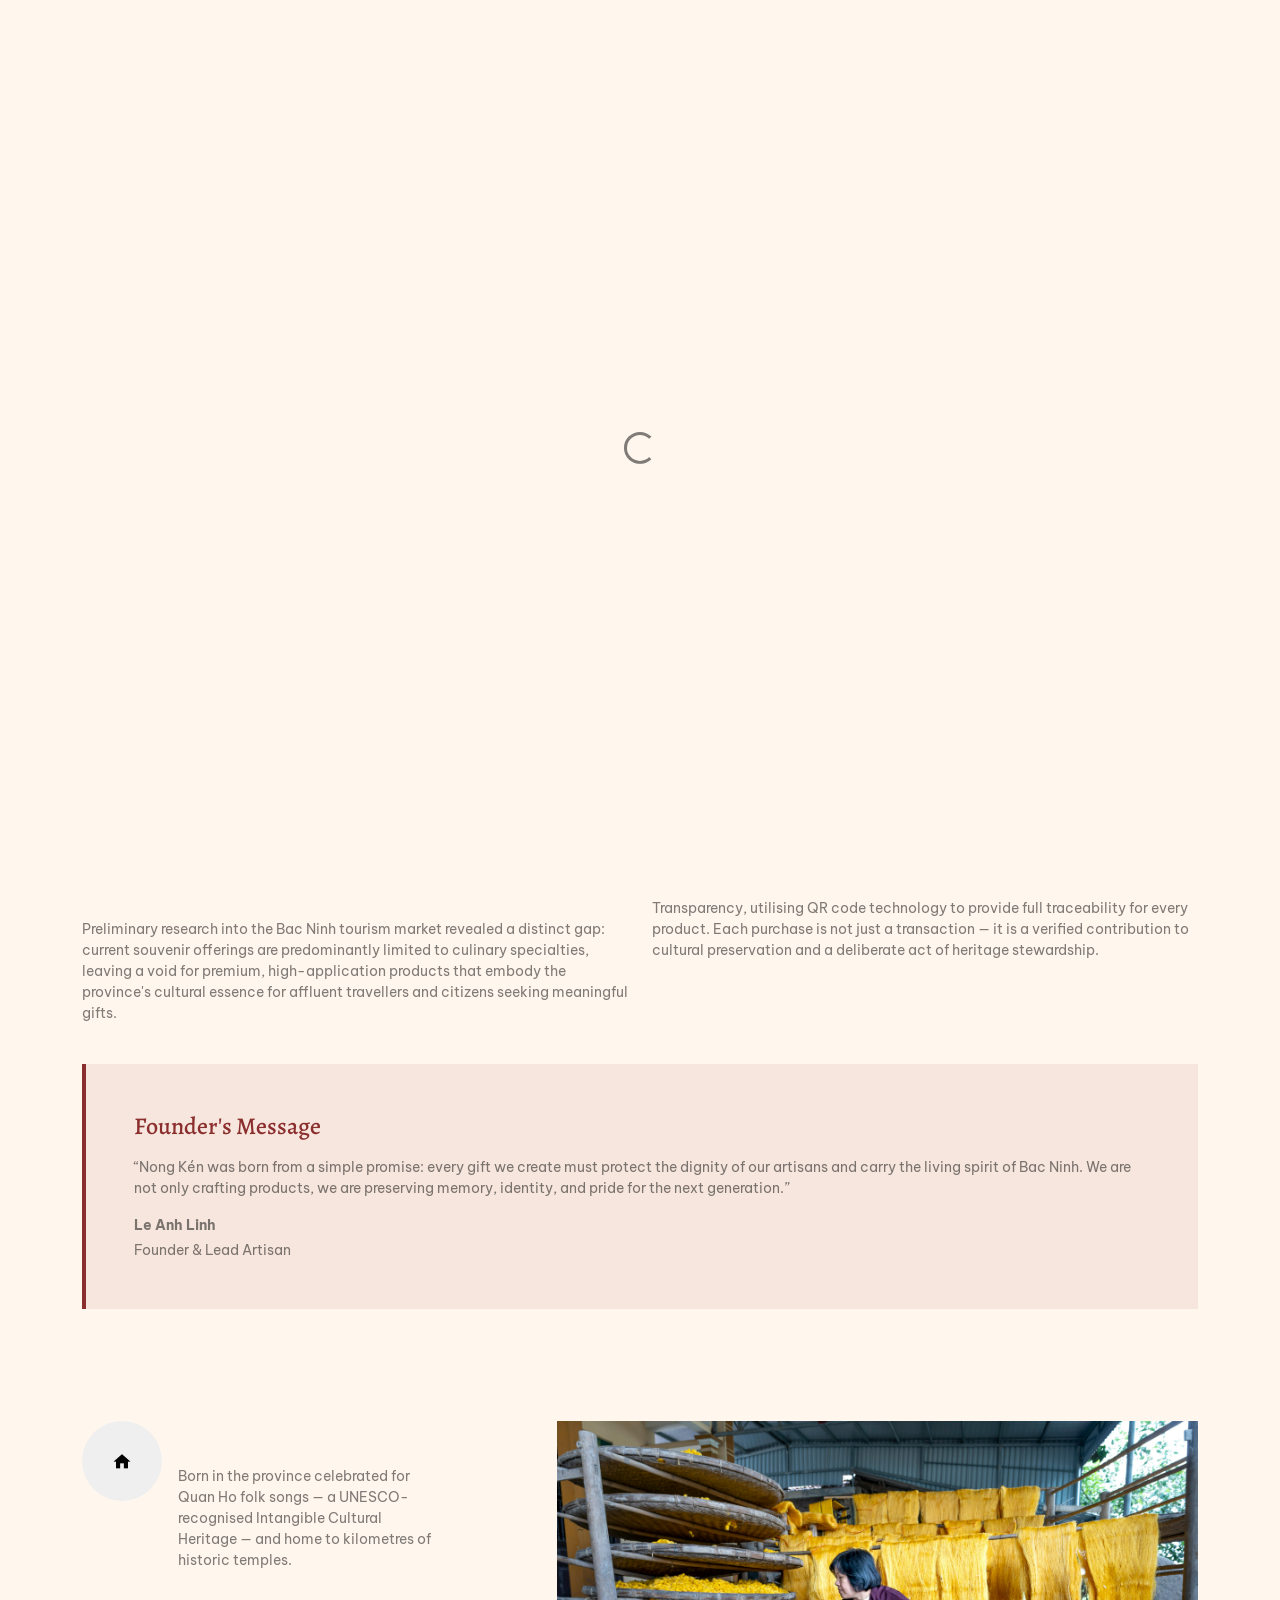
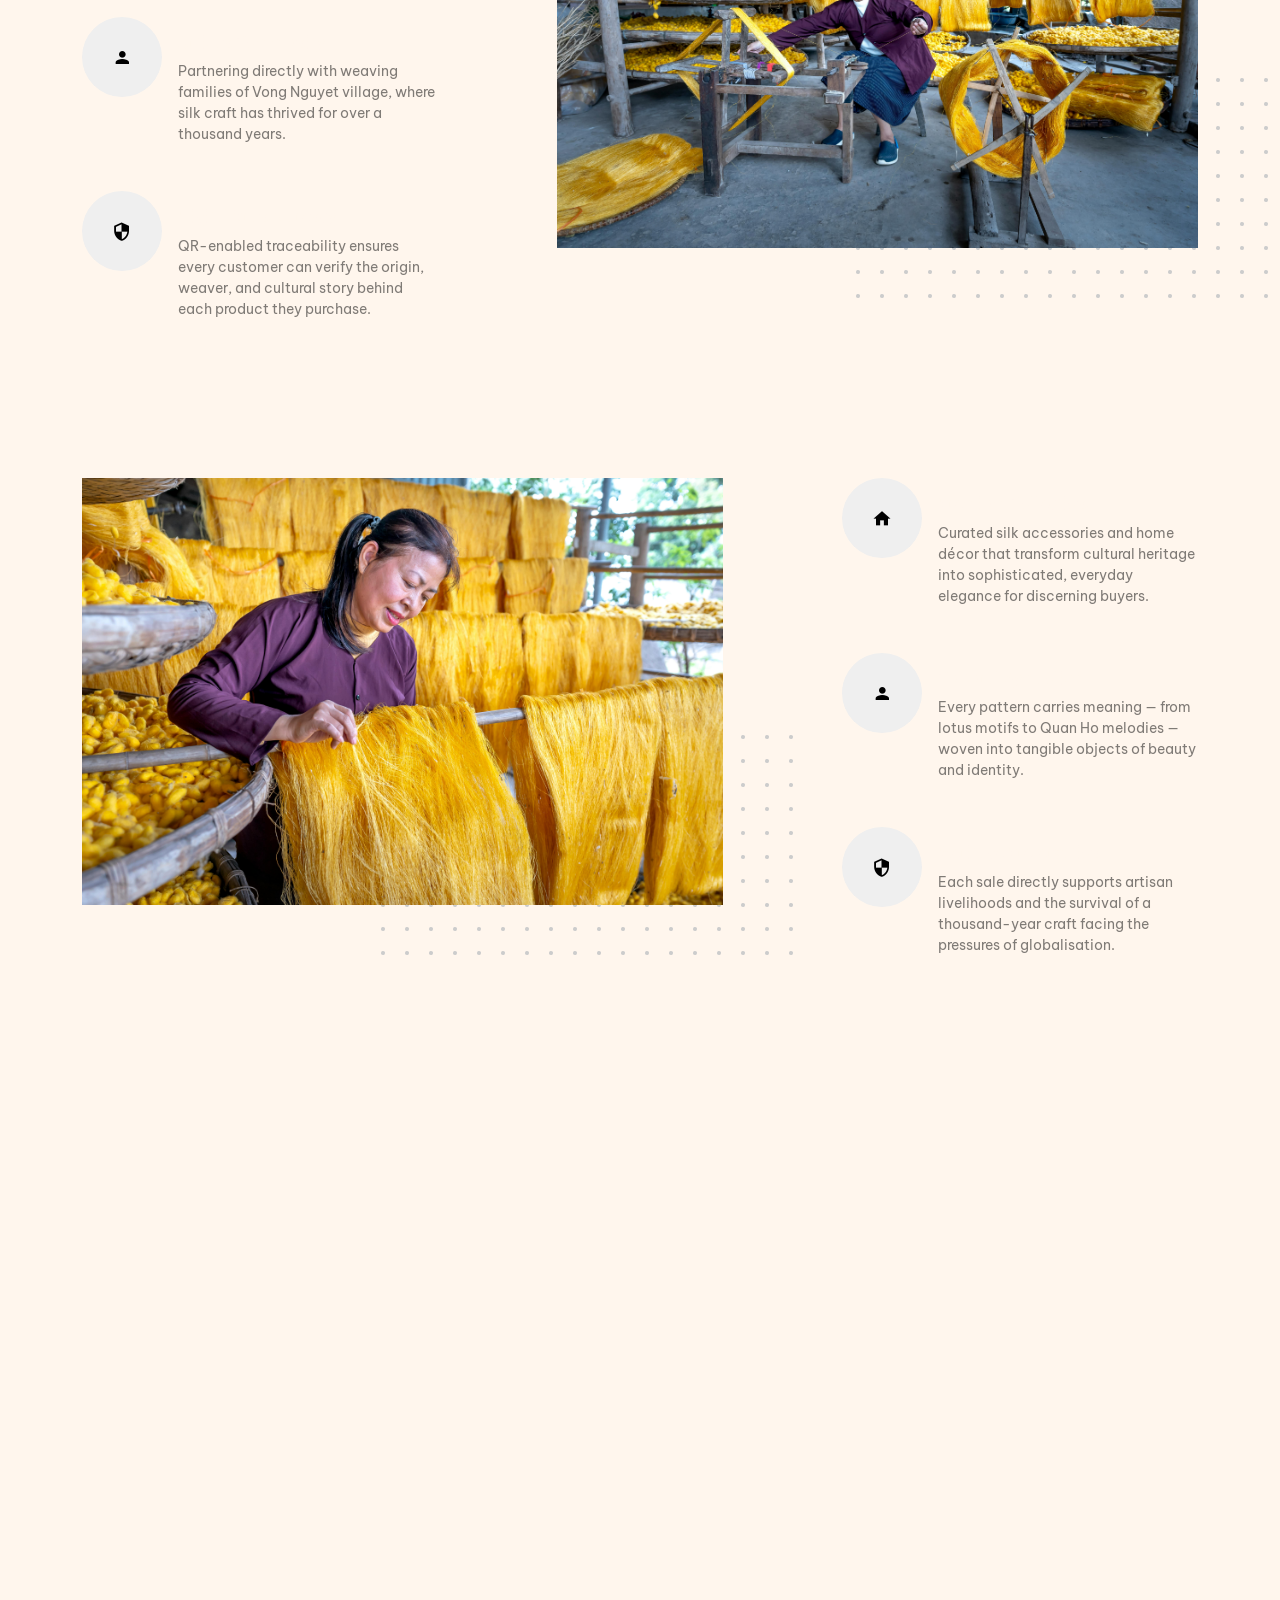
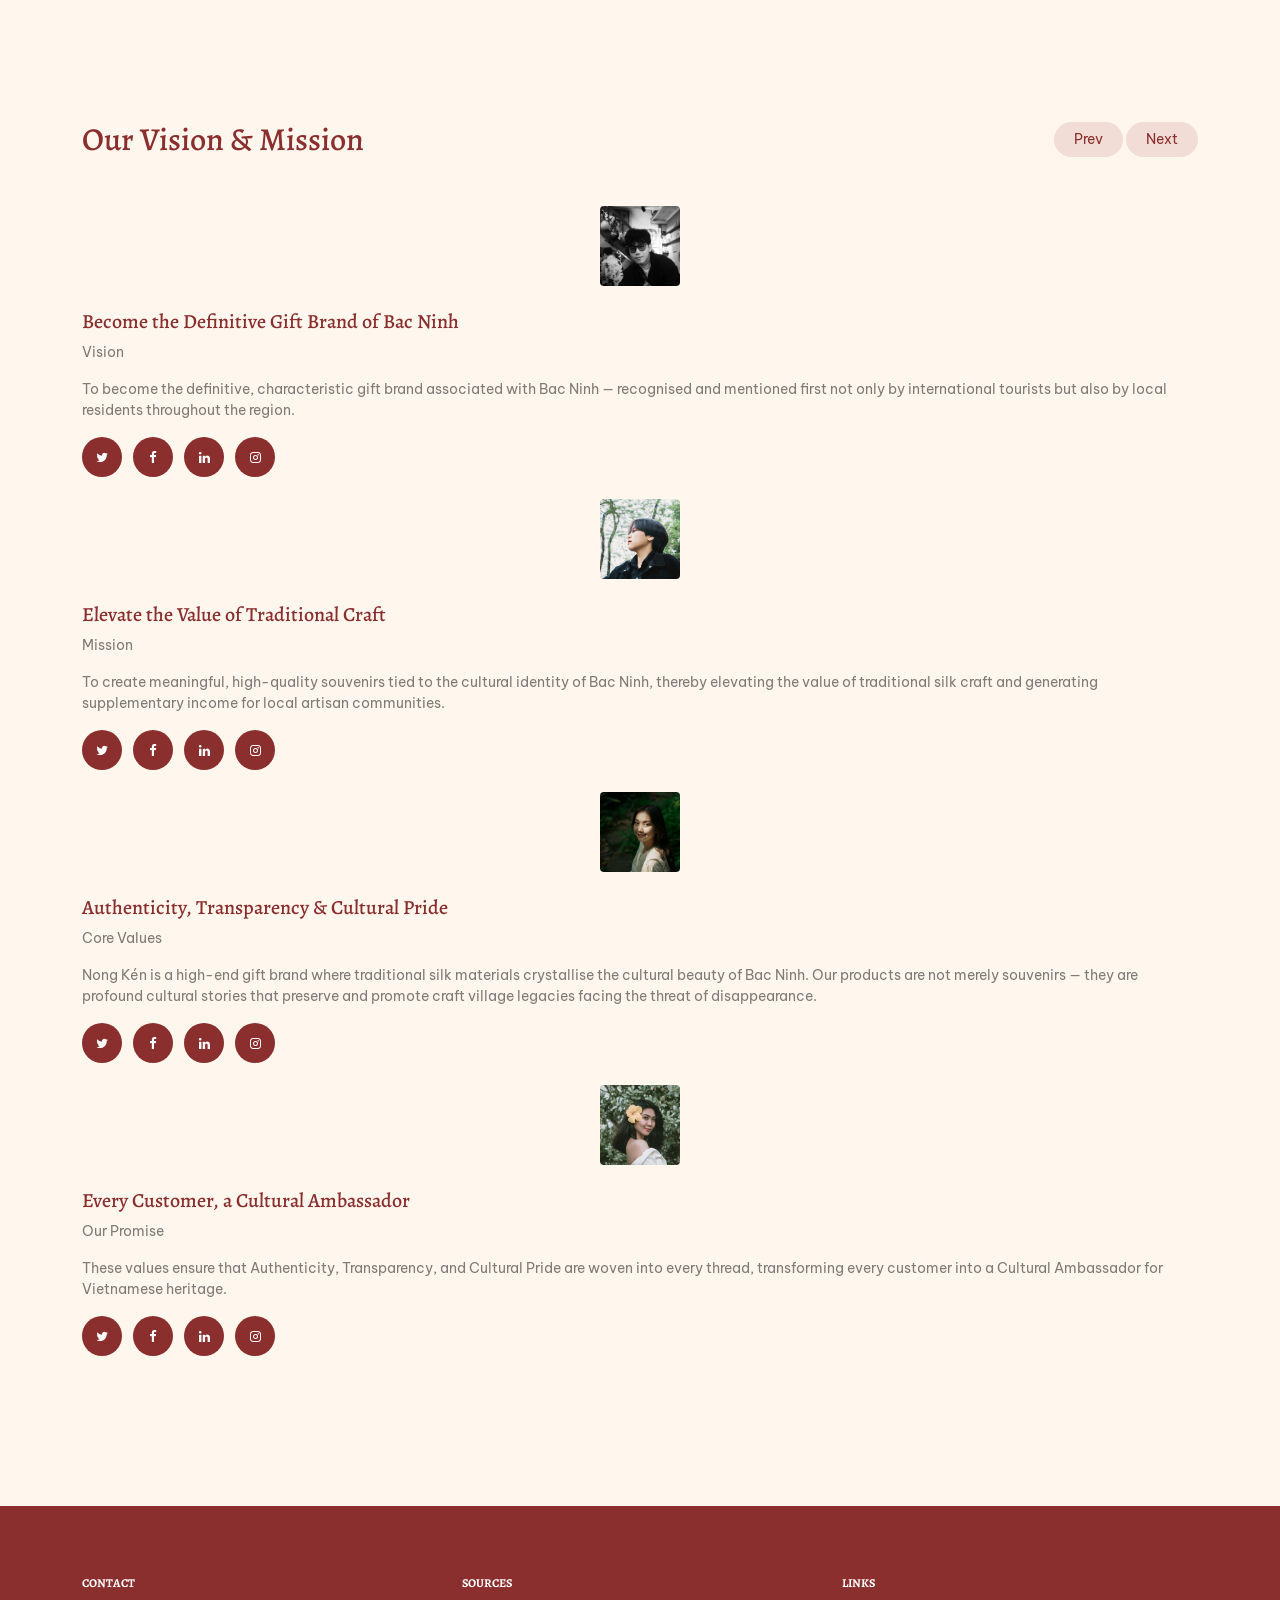
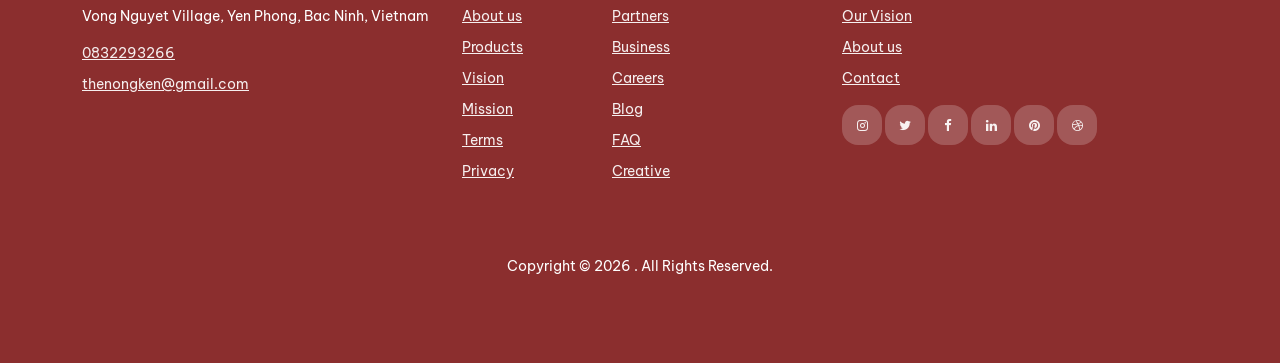
==== commit 19cb7020: "Update product categories, swap team profile photos, add category images, remove img_2" ====
--- a/about.html
+++ b/about.html
@@ -147,8 +147,8 @@
               <p class="text-black-50 mb-3">
                 &ldquo;Nong K&eacute;n was born from a simple promise: every gift we create must protect the dignity of our artisans and carry the living spirit of Bac Ninh. We are not only crafting products, we are preserving memory, identity, and pride for the next generation.&rdquo;
               </p>
-              <p class="mb-1"><strong>Le Thi Mai</strong></p>
-              <p class="text-black-50 mb-0">Founder &amp; Cultural Product Curator</p>
+              <p class="mb-1"><strong>Le Anh Linh</strong></p>
+              <p class="text-black-50 mb-0">Founder &amp; Lead Artisan</p>
             </div>
           </div>
         </div>
@@ -262,7 +262,7 @@
             <img src="images/img_3.jpg" alt="Image" class="img-fluid" />
           </div>
           <div class="col-md-4" data-aos="fade-up" data-aos-delay="200">
-            <img src="images/img_2.jpg" alt="Image" class="img-fluid" />
+            <img src="images/Premium_Souvenirs_Gifts.jpg" alt="Premium Souvenirs and Gifts" class="img-fluid" />
           </div>
         </div>
         <div class="row section-counter mt-5">
@@ -343,8 +343,8 @@
             <div class="item">
               <div class="testimonial">
                 <img
-                  src="images/person_1-min.jpg"
-                  alt="Image"
+                  src="images/customer_1.jpg"
+                  alt="Customer testimonial portrait 1"
                   class="person-thumb mb-4"
                 />
                 <h3 class="h5 text-primary">Become the Definitive Gift Brand of Bac Ninh</h3>
@@ -374,8 +374,8 @@
             <div class="item">
               <div class="testimonial">
                 <img
-                  src="images/person_2-min.jpg"
-                  alt="Image"
+                  src="images/customer_2.jpg"
+                  alt="Customer testimonial portrait 2"
                   class="person-thumb mb-4"
                 />
                 <h3 class="h5 text-primary">Elevate the Value of Traditional Craft</h3>
@@ -405,8 +405,8 @@
             <div class="item">
               <div class="testimonial">
                 <img
-                  src="images/person_3-min.jpg"
-                  alt="Image"
+                  src="images/customer_3.jpg"
+                  alt="Customer testimonial portrait 3"
                   class="person-thumb mb-4"
                 />
                 <h3 class="h5 text-primary">Authenticity, Transparency &amp; Cultural Pride</h3>
@@ -436,8 +436,8 @@
             <div class="item">
               <div class="testimonial">
                 <img
-                  src="images/person_4-min.jpg"
-                  alt="Image"
+                  src="images/customer_4.jpg"
+                  alt="Customer testimonial portrait 4"
                   class="person-thumb mb-4"
                 />
                 <h3 class="h5 text-primary">Every Customer, a Cultural Ambassador</h3>
@@ -586,3 +586,4 @@
 
 
 
+
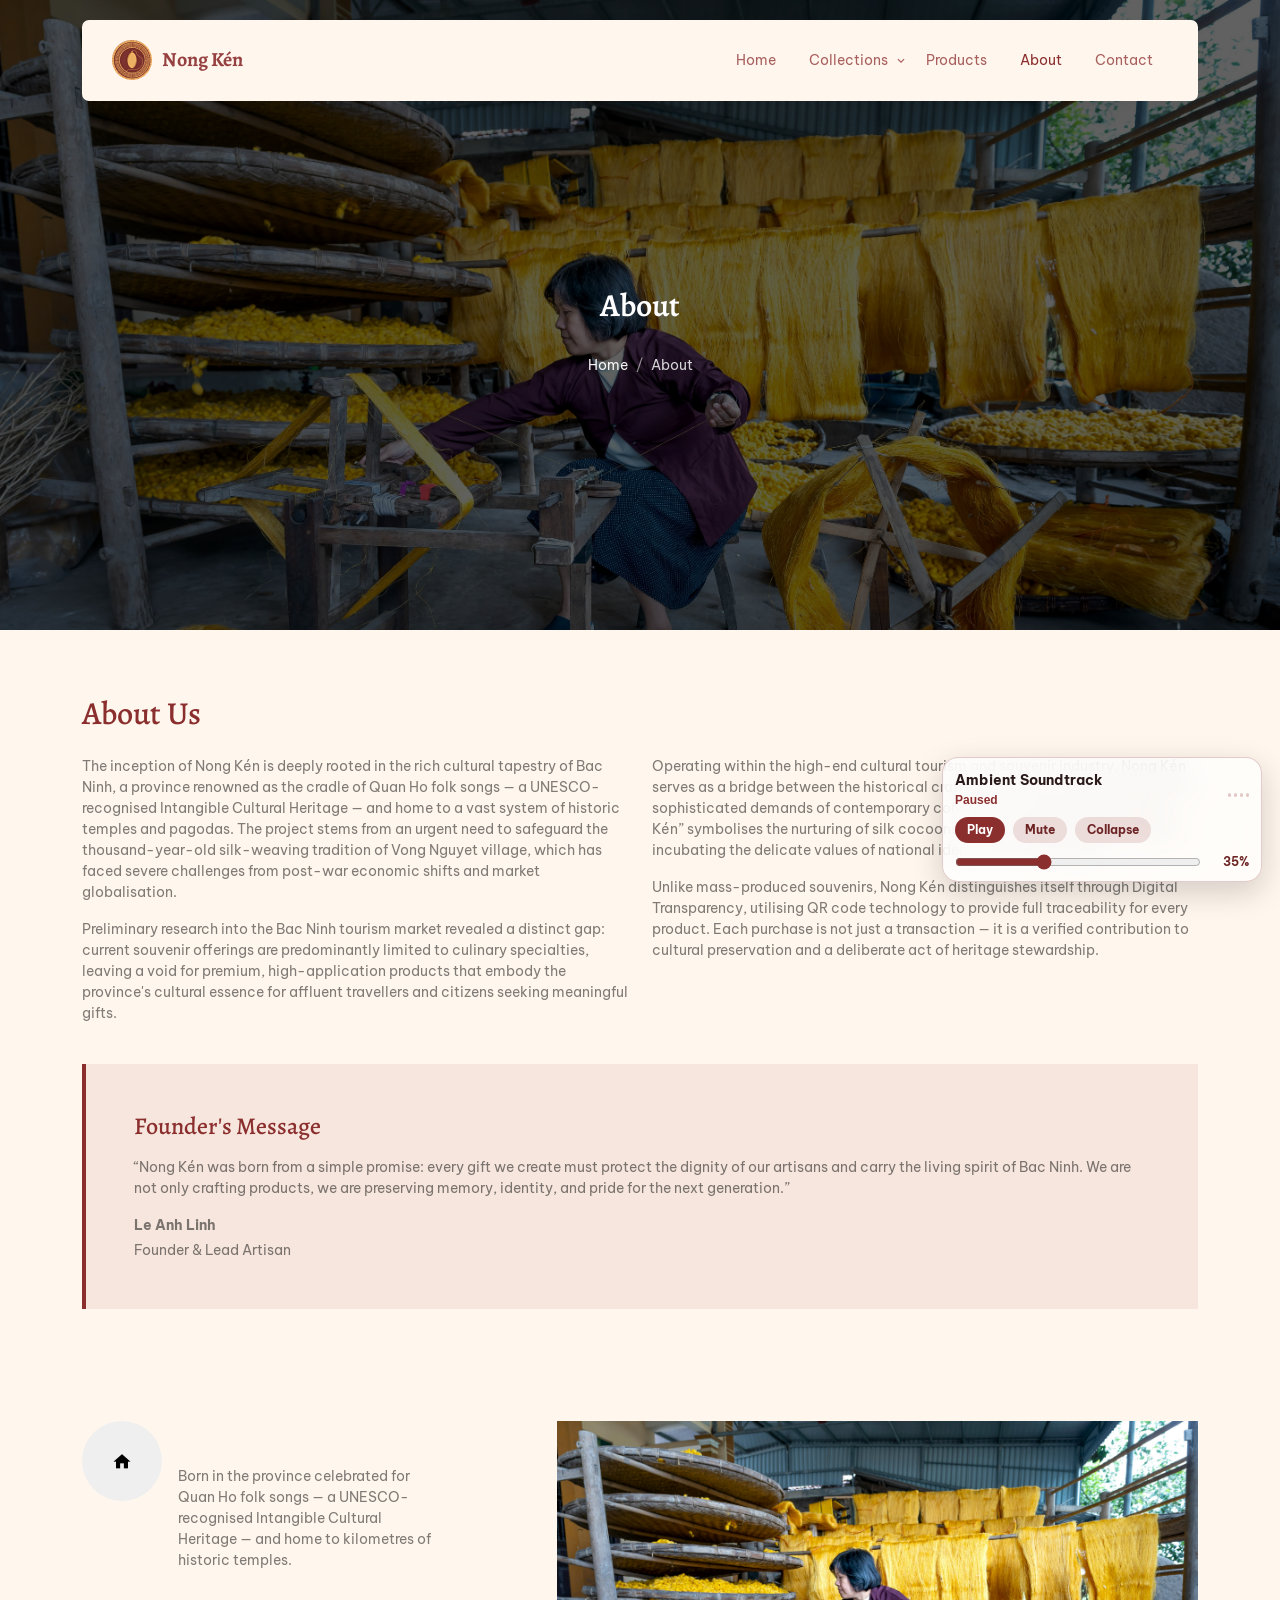
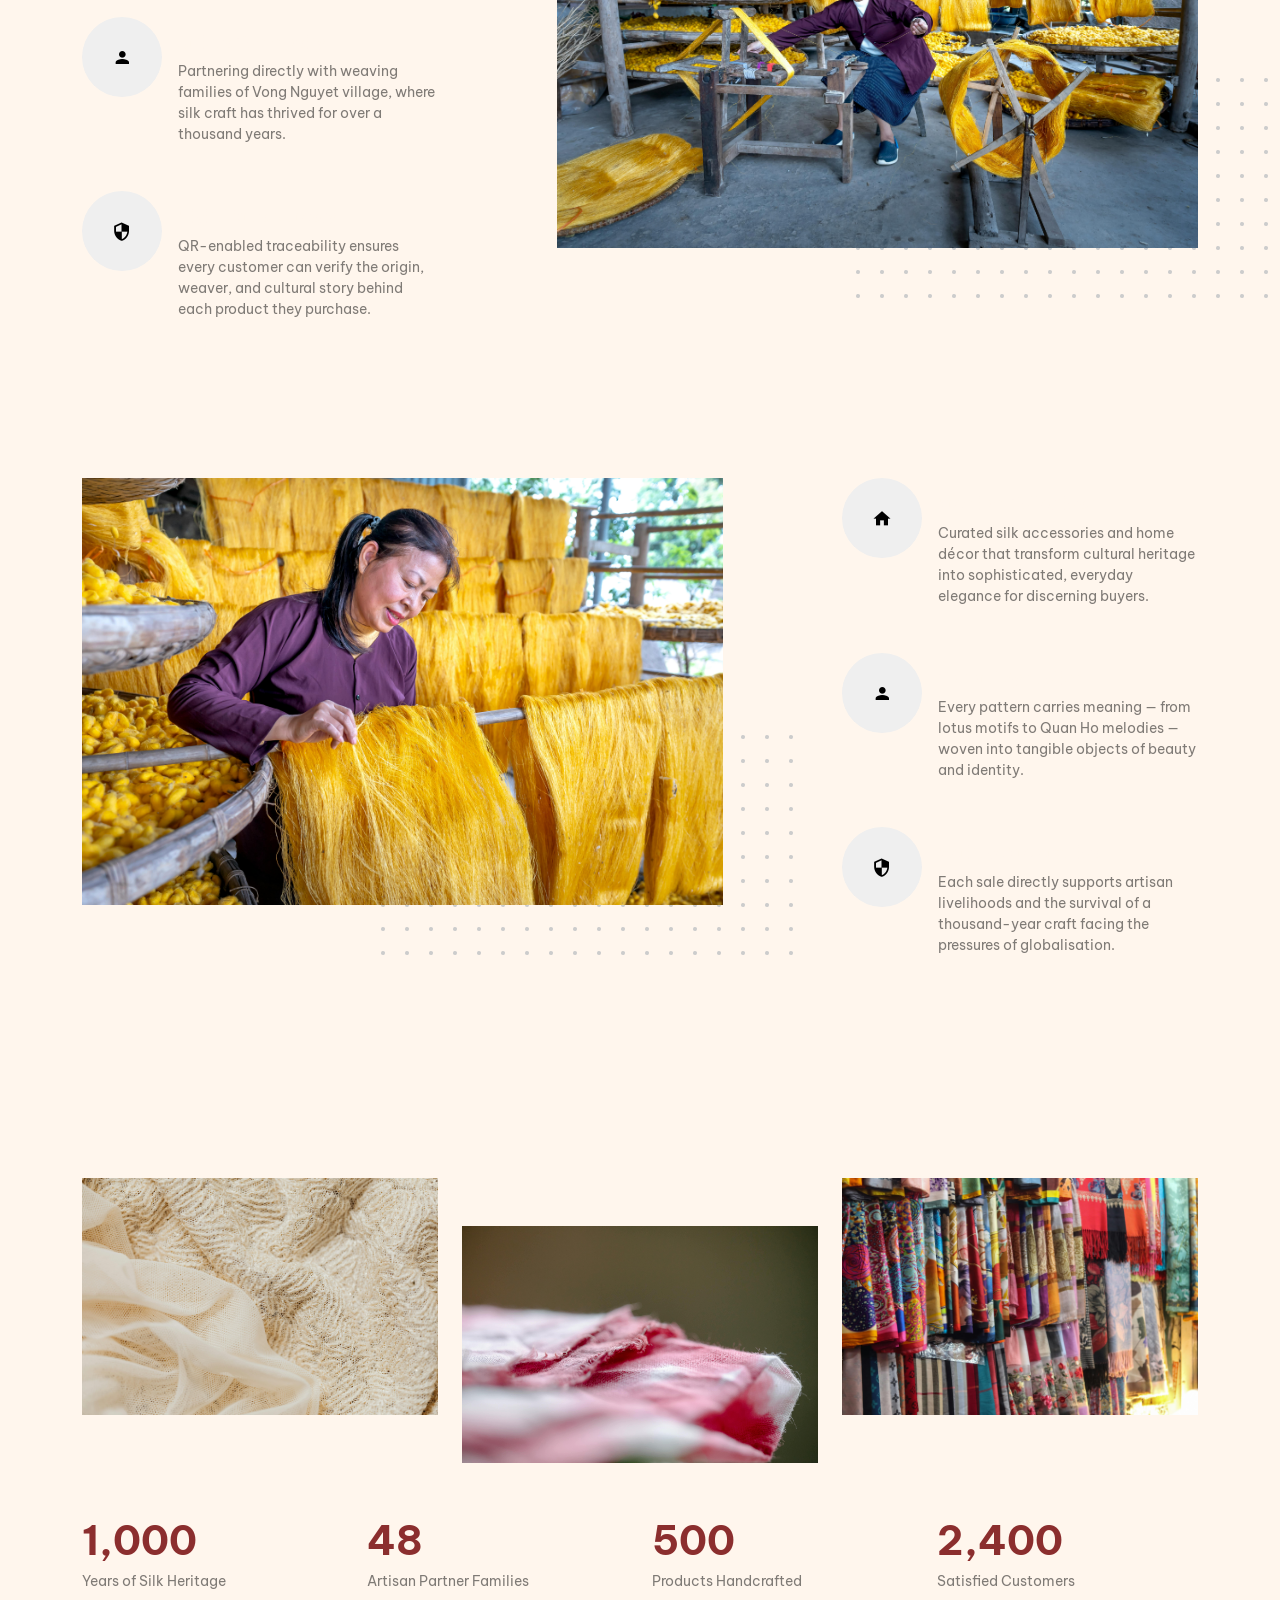
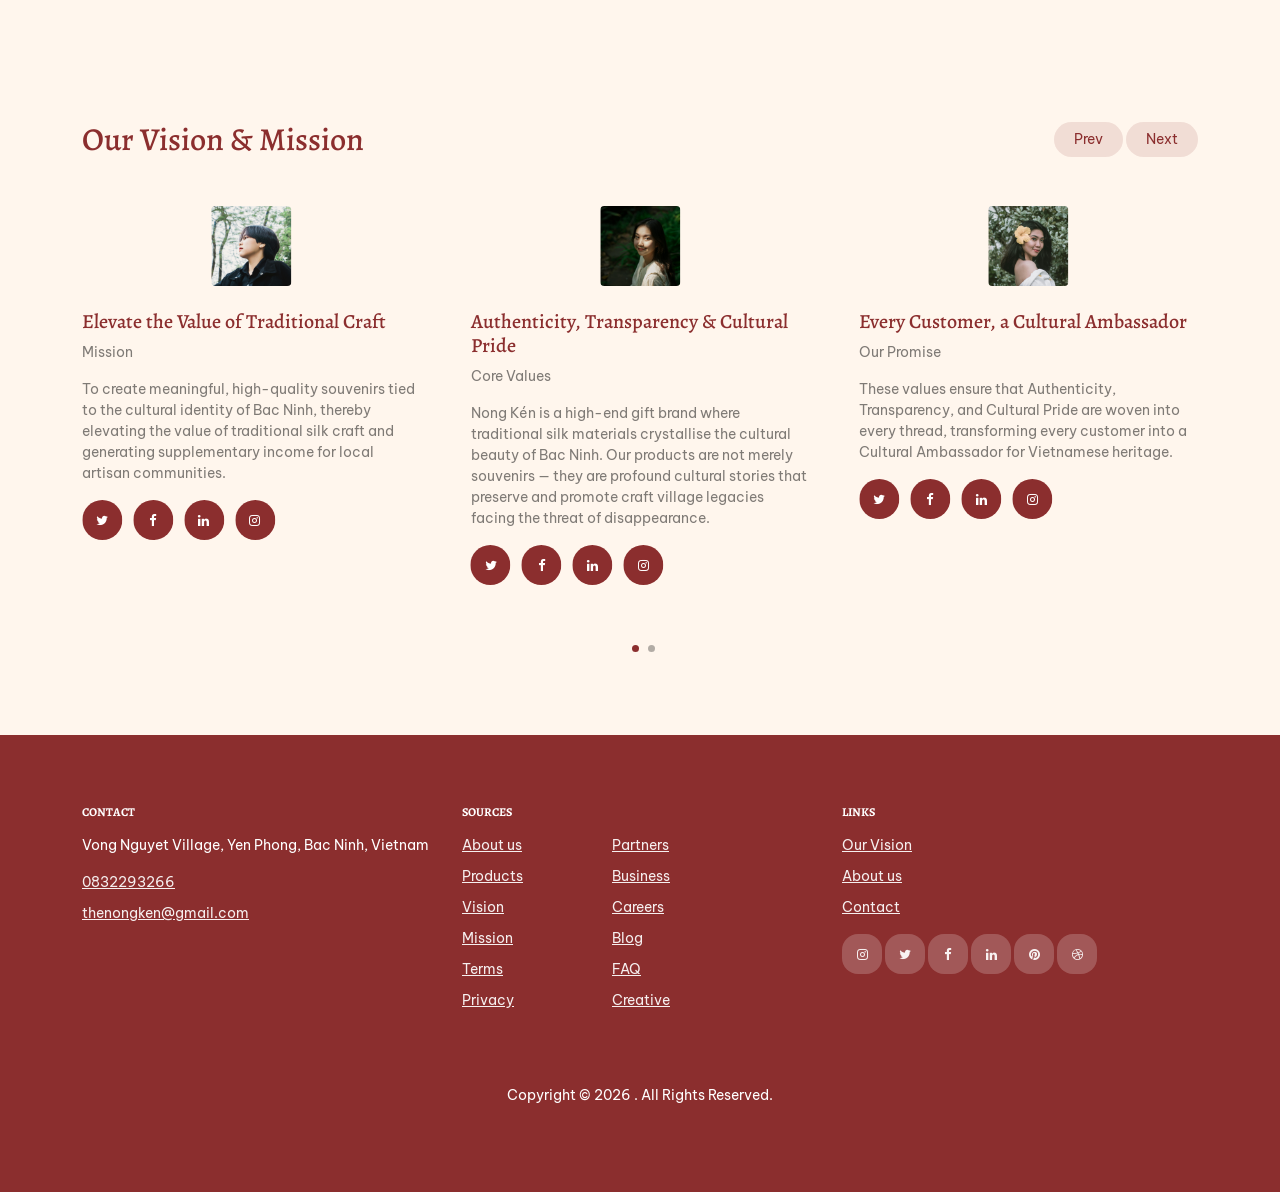
==== commit b34a980b: "Bust custom.js cache for premium music widget" ====
--- a/about.html
+++ b/about.html
@@ -580,7 +580,7 @@
     <script src="js/aos.js"></script>
     <script src="js/navbar.js"></script>
     <script src="js/counter.js"></script>
-    <script src="js/custom.js"></script>
+    <script src="js/custom.js?v=20260322-3"></script>
   </body>
 </html>
 
